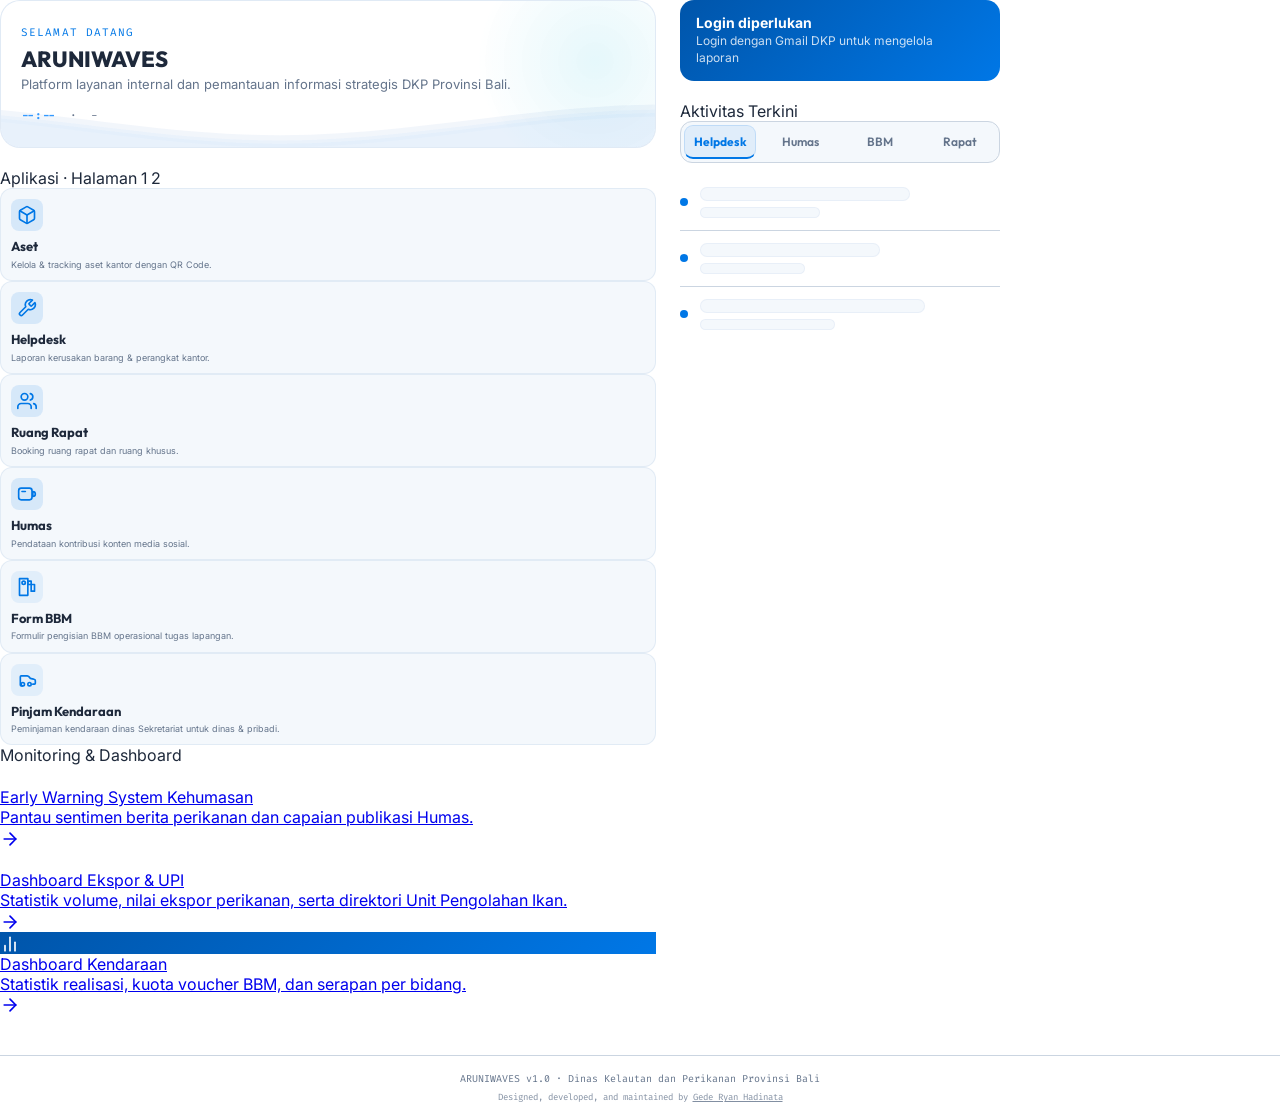
==== index.html @ 20b67aee "fix: restore missing portal CSS styles, add auth alias, and fix SW offline assets fallback" ====
<!DOCTYPE html>
<html lang="id">
<head>
<meta charset="UTF-8"/>
<meta name="viewport" content="width=device-width, initial-scale=1.0"/>
<meta name="theme-color" content="#061120"/>
<meta name="description" content="ARUNIWAVES - Sistem Informasi Internal Dinas Kelautan dan Perikanan Provinsi Bali"/>
<link rel="manifest" href="manifest.json"/>
<link rel="apple-touch-icon" href="icons/icon-192.png"/>
<link rel="icon" href="icons/icon-192.png" type="image/png"/>
<title>ARUNIWAVES</title>
<link href="https://fonts.googleapis.com/css2?family=Outfit:wght@300;400;500;600;700;800&family=Inter:wght@300;400;500;600;700;800&family=Fira+Code:wght@400;500;700&display=swap" rel="stylesheet"/>
<script src="https://accounts.google.com/gsi/client" async defer></script>
<link rel="stylesheet" href="assets/css/main.css">
<link rel="stylesheet" href="assets/css/component.css">
<link rel="stylesheet" href="assets/css/form.css">
<link rel="stylesheet" href="assets/css/table.css">
<link rel="stylesheet" href="assets/css/portal.css">
</head>
<body>



<main>
  <div class="desktop-layout">
    <div class="desktop-left">
      <div class="hero">
        <div class="hero-waves-wrap">
          <svg class="hero-waves" xmlns="http://www.w3.org/2000/svg" xmlns:xlink="http://www.w3.org/1999/xlink" viewBox="0 24 150 28" preserveAspectRatio="none" shape-rendering="auto">
            <defs>
              <path id="gentle-wave" d="M-160 44c30 0 58-18 88-18s58 18 88 18 58-18 88-18 58 18 88 18v44h-352z" />
            </defs>
            <g class="parallax-waves">
              <use xlink:href="#gentle-wave" x="48" y="0" fill="rgba(0, 85, 170, 0.05)" />
              <use xlink:href="#gentle-wave" x="48" y="3" fill="rgba(0, 119, 230, 0.03)" />
              <use xlink:href="#gentle-wave" x="48" y="5" fill="rgba(51, 153, 255, 0.03)" />
              <use xlink:href="#gentle-wave" x="48" y="7" fill="rgba(255, 255, 255, 0.15)" />
            </g>
          </svg>
        </div>
        <div class="sky-decor">
          <div class="cloud cloud-1"></div>
          <div class="cloud cloud-2"></div>
          <div class="bird bird-1">
            <svg viewBox="0 0 24 24">
              <path class="bird-wings" d="M2 12 C 6 6, 12 12, 12 12 C 12 12, 18 6, 22 12" />
            </svg>
          </div>
          <div class="bird bird-2">
            <svg viewBox="0 0 24 24">
              <path class="bird-wings" d="M2 12 C 6 6, 12 12, 12 12 C 12 12, 18 6, 22 12" />
            </svg>
          </div>
        </div>
        <div class="hero-content">
          <div class="hero-greeting">SELAMAT DATANG</div>
          <div class="hero-title">ARUNIWAVES</div>
          <div class="hero-sub">Platform layanan internal dan pemantauan informasi strategis DKP Provinsi Bali.</div>
          <div style="display: flex; justify-content: space-between; align-items: center; margin-top: 12px; flex-wrap: wrap; gap: 10px;">
            <div class="hero-time">
              <strong id="clock">--:--</strong> &nbsp;·&nbsp; <span id="date-display">-</span>
            </div>
            <button class="btn-install-hero" id="btn-install-hero" onclick="installPWA()" style="display: none; padding: 6px 12px; border-radius: 8px; background: linear-gradient(135deg, var(--sea), var(--wave)); border: none; color: #fff; font-family: var(--sans); font-size: 11px; font-weight: 700; cursor: pointer; transition: opacity .2s; z-index: 5;">
              Install
            </button>
          </div>
        </div>
      </div>

      <div class="section-title app-section-header">
        <span class="title-text">Aplikasi</span>
        <span class="title-dot">·</span>
        <span class="title-page-label">Halaman</span>
        <span class="title-page-btn active" onclick="scrollToPage(0)">1</span>
        <span class="title-page-btn" onclick="scrollToPage(1)">2</span>
      </div>
      <div class="app-grid">
        <div class="app-slide-page active">
          <a class="app-card app-card-aset" href="aset/index.html">
            <div class="app-icon icon-aset">
              <svg class="svg-icon" width="20" height="20" viewBox="0 0 24 24" fill="none" stroke="currentColor" stroke-width="2" stroke-linecap="round" stroke-linejoin="round" style="color: var(--wave)"><path d="M21 8a2 2 0 0 0-1-1.73l-7-4a2 2 0 0 0-2 0l-7 4A2 2 0 0 0 3 8v8a2 2 0 0 0 1 1.73l7 4a2 2 0 0 0 2 0l7-4A2 2 0 0 0 21 16Z"/><path d="m3.3 7 8.7 5 8.7-5"/><path d="M12 22V12"/></svg>
            </div>
            <div class="app-content">
              <div class="app-header-row">
                <span class="app-name">Aset</span>
              </div>
              <div class="app-desc">Kelola & tracking aset kantor dengan QR Code.</div>
            </div>
          </a>
          <a class="app-card app-card-helpdesk" href="helpdesk/index.html">
            <div class="app-icon icon-helpdesk">
              <svg class="svg-icon" width="20" height="20" viewBox="0 0 24 24" fill="none" stroke="currentColor" stroke-width="2" stroke-linecap="round" stroke-linejoin="round" style="color: var(--orange)"><path d="M14.7 6.3a1 1 0 0 0 0 1.4l1.6 1.6a1 1 0 0 0 1.4 0l3.77-3.77a6 6 0 0 1-7.94 7.94l-6.91 6.91a2.12 2.12 0 0 1-3-3l6.91-6.91a6 6 0 0 1 7.94-7.94l-3.76 3.76z"/></svg>
            </div>
            <div class="app-content">
              <div class="app-header-row">
                <span class="app-name">Helpdesk</span>
              </div>
              <div class="app-desc">Laporan kerusakan barang &amp; perangkat kantor.</div>
            </div>
          </a>
          <a class="app-card app-card-rapat" href="rapat/index.html">
            <div class="app-icon icon-rapat">
              <svg class="svg-icon" width="20" height="20" viewBox="0 0 24 24" fill="none" stroke="currentColor" stroke-width="2" stroke-linecap="round" stroke-linejoin="round" style="color: var(--indigo)"><path d="M17 21v-2a4 4 0 0 0-4-4H5a4 4 0 0 0-4 4v2"/><circle cx="9" cy="7" r="4"/><path d="M23 21v-2a4 4 0 0 0-3-3.87"/><path d="M16 3.13a4 4 0 0 1 0 7.75"/></svg>
            </div>
            <div class="app-content">
              <div class="app-header-row">
                <span class="app-name">Ruang Rapat</span>
              </div>
              <div class="app-desc">Booking ruang rapat dan ruang khusus.</div>
            </div>
          </a>
          <a class="app-card app-card-humas" href="humas/index.html">
            <div class="app-icon icon-humas">
              <svg class="svg-icon" width="20" height="20" viewBox="0 0 24 24" fill="none" stroke="currentColor" stroke-width="2" stroke-linecap="round" stroke-linejoin="round" style="color: var(--pink)"><path d="M18 8a3 3 0 0 0-3-3H5a3 3 0 0 0-3 3v8a3 3 0 0 0 3 3h10a3 3 0 0 0 3-3V8Z"/><path d="M22 12a3 3 0 0 0-3-3v6a3 3 0 0 0 3-3Z"/><path d="M6 9h4"/></svg>
            </div>
            <div class="app-content">
              <div class="app-header-row">
                <span class="app-name">Humas</span>
              </div>
              <div class="app-desc">Pendataan kontribusi konten media sosial.</div>
            </div>
          </a>
        </div>
        <div class="app-slide-page">
          <a class="app-card app-card-bbm" href="bbm/index.html">
            <div class="app-icon icon-bbm" style="background: rgba(0, 119, 230, 0.08);">
              <svg class="svg-icon" width="20" height="20" viewBox="0 0 24 24" fill="none" stroke="currentColor" stroke-width="2.5" stroke-linecap="round" stroke-linejoin="round" style="color: var(--wave)"><path d="M3 22V2h10v20H3z"/><path d="M17 9h4v8h-4z"/><circle cx="8" cy="7" r="2"/><path d="M13 5h4v4h-4z"/></svg>
            </div>
            <div class="app-content">
              <div class="app-header-row">
                <span class="app-name">Form BBM</span>
              </div>
              <div class="app-desc">Formulir pengisian BBM operasional tugas lapangan.</div>
            </div>
          </a>
          <a class="app-card app-card-kendaraan" href="kendaraan/index.html">
            <div class="app-icon icon-kendaraan" style="background: rgba(0, 119, 230, 0.08);">
              <svg class="svg-icon" width="20" height="20" viewBox="0 0 24 24" fill="none" stroke="currentColor" stroke-width="2" stroke-linecap="round" stroke-linejoin="round" style="color: var(--wave)"><path d="M19 17h2c.6 0 1-.4 1-1v-3c0-.9-.7-1.7-1.5-1.9C18.7 10.6 16 10 16 10s-1.3-1.4-2.2-2.3c-.5-.4-1.1-.7-1.8-.7H5c-.6 0-1 .4-1 1v10c0 .6.4 1 1 1h2"/><circle cx="7" cy="17" r="2"/><circle cx="15" cy="17" r="2"/></svg>
            </div>
            <div class="app-content">
              <div class="app-header-row">
                <span class="app-name">Pinjam Kendaraan</span>
              </div>
              <div class="app-desc">Peminjaman kendaraan dinas Sekretariat untuk dinas & pribadi.</div>
            </div>
          </a>
        </div>
      </div>

      <div class="section-title">Monitoring &amp; Dashboard</div>
      <a class="monitor-card" href="dashboard/dashboard_ews/index.html" style="margin-bottom: 12px;">
        <div class="monitor-icon">
          <svg class="svg-icon" width="22" height="22" viewBox="0 0 24 24" fill="none" stroke="#fff" stroke-width="2" stroke-linecap="round" stroke-linejoin="round"><polyline points="22 12 18 12 15 21 9 3 6 12 2 12"/></svg>
        </div>
        <div class="monitor-body">
          <div class="monitor-title">Early Warning System Kehumasan</div>
          <div class="monitor-desc">Pantau sentimen berita perikanan dan capaian publikasi Humas.</div>
        </div>
        <div class="monitor-arrow">
          <svg class="svg-icon" width="16" height="16" viewBox="0 0 24 24" fill="none" stroke="currentColor" stroke-width="2" stroke-linecap="round" stroke-linejoin="round"><line x1="5" y1="12" x2="19" y2="12"/><polyline points="12 5 19 12 12 19"/></svg>
        </div>
      </a>
      <a class="monitor-card" href="dashboard/dashboard_ekspor/index.html" style="margin-bottom: 12px;">
        <div class="monitor-icon">
          <svg class="svg-icon" width="22" height="22" viewBox="0 0 24 24" fill="none" stroke="#fff" stroke-width="2.5" stroke-linecap="round" stroke-linejoin="round"><circle cx="12" cy="12" r="10"/><path d="M2 12h20"/><path d="M12 2a15.3 15.3 0 0 1 4 10 15.3 15.3 0 0 1-4 10 15.3 15.3 0 0 1-4-10 15.3 15.3 0 0 1 4-10z"/></svg>
        </div>
        <div class="monitor-body">
          <div class="monitor-title">Dashboard Ekspor &amp; UPI</div>
          <div class="monitor-desc">Statistik volume, nilai ekspor perikanan, serta direktori Unit Pengolahan Ikan.</div>
        </div>
        <div class="monitor-arrow">
          <svg class="svg-icon" width="16" height="16" viewBox="0 0 24 24" fill="none" stroke="currentColor" stroke-width="2" stroke-linecap="round" stroke-linejoin="round"><line x1="5" y1="12" x2="19" y2="12"/><polyline points="12 5 19 12 12 19"/></svg>
        </div>
      </a>
      <a class="monitor-card" href="dashboard/dashboard_kendaraan/index.html" style="margin-bottom: 24px;">
        <div class="monitor-icon" style="background: linear-gradient(135deg, var(--sea), var(--wave));">
          <svg class="svg-icon" width="22" height="22" viewBox="0 0 24 24" fill="none" stroke="#fff" stroke-width="2.5" stroke-linecap="round" stroke-linejoin="round"><line x1="18" y1="20" x2="18" y2="10"/><line x1="12" y1="20" x2="12" y2="4"/><line x1="6" y1="20" x2="6" y2="14"/></svg>
        </div>
        <div class="monitor-body">
          <div class="monitor-title" style="display: flex; align-items: center; gap: 8px;">
            <span>Dashboard Kendaraan</span>
          </div>
          <div class="monitor-desc">Statistik realisasi, kuota voucher BBM, dan serapan per bidang.</div>
        </div>
        <div class="monitor-arrow">
          <svg class="svg-icon" width="16" height="16" viewBox="0 0 24 24" fill="none" stroke="currentColor" stroke-width="2" stroke-linecap="round" stroke-linejoin="round"><line x1="5" y1="12" x2="19" y2="12"/><polyline points="12 5 19 12 12 19"/></svg>
        </div>
      </a>
    </div>

    <div class="desktop-right">

      
      <!-- Google Login Bar -->
      <div id="login-bar">
        <div class="login-bar-text">
          <div class="login-bar-title">Login diperlukan</div>
          <div class="login-bar-sub">Login dengan Gmail DKP untuk mengelola laporan</div>
        </div>
        <div id="gis-btn-container"></div>
      </div>
      <div id="user-bar">
        <div>
          <div class="user-name" id="user-name">-</div>
          <div class="user-email" id="user-email">-</div>
        </div>
        <button class="btn-logout" onclick="logoutUser()">Keluar</button>
      </div>

      <div class="section-title" style="margin-top:20px;">Aktivitas Terkini</div>
      
      <!-- Tabs for Aktivitas Terkini -->
      <div class="tabs" style="margin-bottom:12px; display: flex; gap: 8px;">
        <div class="tab active" id="tab-act-helpdesk" onclick="switchActTab('helpdesk')" style="flex:1; text-align:center; padding:8px; font-size:12px;">Helpdesk</div>
        <div class="tab" id="tab-act-humas" onclick="switchActTab('humas')" style="flex:1; text-align:center; padding:8px; font-size:12px;">Humas</div>
        <div class="tab" id="tab-act-bbm" onclick="switchActTab('bbm')" style="flex:1; text-align:center; padding:8px; font-size:12px;">BBM</div>
        <div class="tab" id="tab-act-rapat" onclick="switchActTab('rapat')" style="flex:1; text-align:center; padding:8px; font-size:12px;">Rapat</div>
      </div>

      <div class="activity-list" id="activity-list">
        <div class="activity-item">
          <div class="act-dot dot-helpdesk"></div>
          <div class="act-content">
            <div class="shimmer" style="height:14px;width:70%;margin-bottom:6px"></div>
            <div class="shimmer" style="height:11px;width:40%"></div>
          </div>
        </div>
        <div class="activity-item">
          <div class="act-dot dot-booking"></div>
          <div class="act-content">
            <div class="shimmer" style="height:14px;width:60%;margin-bottom:6px"></div>
            <div class="shimmer" style="height:11px;width:35%"></div>
          </div>
        </div>
        <div class="activity-item">
          <div class="act-dot dot-humas"></div>
          <div class="act-content">
            <div class="shimmer" style="height:14px;width:75%;margin-bottom:6px"></div>
            <div class="shimmer" style="height:11px;width:45%"></div>
          </div>
        </div>
      </div>
    </div>
  </div>
</main>

<footer class="site-footer">
  <div>ARUNIWAVES v1.0 &middot; Dinas Kelautan dan Perikanan Provinsi Bali</div>
  <div style="margin-top: 6px; font-size: 9px; opacity: 0.8;">
    Designed, developed, and maintained by <a href="javascript:void(0)" style="color: inherit; text-decoration: underline;">Gede Ryan Hadinata</a>
  </div>
</footer>
<script src="assets/js/config.js"></script>
<script src="assets/js/utils.js"></script>
<script src="assets/js/api.js"></script>
<script src="assets/js/auth.js"></script>
<script src="assets/js/ui.js"></script>
<script src="assets/js/portal.js"></script>



  <!-- Modal Lapor BBM -->
  <div id="report-bbm-modal" class="modal-overlay">
    <div class="modal-content-card">
      <button type="button" onclick="closeModal('report-bbm-modal')" class="modal-close-btn">✕</button>
      <div class="modal-header-title">Lapor Penggunaan BBM</div>
      
      <div id="report-summary-info" class="modal-summary-card">
        <!-- Terisi dinamis -->
      </div>
      
      <form id="report-form" onsubmit="submitBbmReport(event)">
        <input type="hidden" id="rep-id-bbm"/>
        <input type="hidden" id="rep-max-vouchers"/>
        
        <div class="field" style="margin-bottom: 12px;">
          <label style="display:block;font-size:12px;font-weight:600;margin-bottom:4px;color:var(--text)">Jumlah Voucher yang Digunakan (pcs) <span style="color:var(--red)">*</span></label>
          <input type="number" id="f-rep-used" class="form-control" min="0" oninput="validateReportedVouchers(this)" required/>
          <div id="rep-returned-warning" style="display:none; font-size:11px; color:var(--yellow); background:rgba(202,138,4,0.08); border:1px solid rgba(202,138,4,0.15); border-radius:8px; padding:10px; margin-top:8px; line-height:1.4;"></div>
        </div>

        <!-- Extra Fields for Stok Internal / Tugas Mendadak -->
        <div id="rep-stok-adjust-fields" style="display: none; flex-direction: column; gap: 12px; margin-top: 16px; border-top: 1px dashed var(--border); padding-top: 16px;">
          <div style="font-size:12px; font-weight:700; color:var(--wave); margin-bottom:4px;">Lengkapi Detail Kegiatan (Stok Cadangan)</div>
          
          <div class="field">
            <label style="display:block;font-size:12px;font-weight:600;margin-bottom:4px;color:var(--text)">Tanggal Kegiatan <span style="color:var(--red)">*</span></label>
            <input type="date" id="f-rep-tanggal" class="form-control"/>
          </div>
          
          <div class="field">
            <label style="display:block;font-size:12px;font-weight:600;margin-bottom:4px;color:var(--text)">Lokasi Tujuan <span style="color:var(--red)">*</span></label>
            <select id="f-rep-lokasi" class="form-control">
              <option value="" disabled selected>-- Pilih Kabupaten/Kota --</option>
              <option value="Kota Denpasar">Kota Denpasar</option>
              <option value="Kabupaten Badung">Kabupaten Badung</option>
              <option value="Kabupaten Bangli">Kabupaten Bangli</option>
              <option value="Kabupaten Buleleng">Kabupaten Buleleng</option>
              <option value="Kabupaten Gianyar">Kabupaten Gianyar</option>
              <option value="Kabupaten Jembrana">Kabupaten Jembrana</option>
              <option value="Kabupaten Karangasem">Kabupaten Karangasem</option>
              <option value="Kabupaten Klungkung">Kabupaten Klungkung</option>
              <option value="Kabupaten Tabanan">Kabupaten Tabanan</option>
            </select>
          </div>
          
          <div class="field">
            <label style="display:block;font-size:12px;font-weight:600;margin-bottom:4px;color:var(--text)">Kecamatan <span style="color:var(--red)">*</span></label>
            <input type="text" id="f-rep-kecamatan" class="form-control" placeholder="Contoh: Baturiti"/>
          </div>
          
          <div class="field">
            <label style="display:block;font-size:12px;font-weight:600;margin-bottom:4px;color:var(--text)">Jenis Kendaraan <span style="color:var(--red)">*</span></label>
            <select id="f-rep-jenis-kendaraan" class="form-control" onchange="onRepJenisKendaraanChange()">
              <option value="dinas">Kendaraan Dinas</option>
              <option value="pribadi">Kendaraan Pribadi</option>
            </select>
          </div>
          
          <div class="field">
            <label id="lbl-rep-nopol" style="display:block;font-size:12px;font-weight:600;margin-bottom:4px;color:var(--text)">Nomor Polisi Kendaraan <span style="color:var(--red)">*</span></label>
            <select id="f-rep-nopol" class="form-control">
              <option value="" disabled selected>-- Pilih Nomor Polisi --</option>
              <option value="DK 39">DK 39</option>
              <option value="DK 420 I">DK 420 I</option>
              <option value="DK 421 I">DK 421 I</option>
              <option value="DK 1702 B">DK 1702 B</option>
              <option value="DK 423 I">DK 423 I</option>
              <option value="DK 1829 A">DK 1829 A</option>
              <option value="DK 1657 A">DK 1657 A</option>
              <option value="DK 8255 D">DK 8255 D</option>
              <option value="DK 7030 D">DK 7030 D</option>
              <option value="DK 1476 D">DK 1476 D</option>
            </select>
          </div>
          
          <div class="field">
            <label style="display:block;font-size:12px;font-weight:600;margin-bottom:4px;color:var(--text)">Deskripsi Kegiatan <span style="color:var(--red)">*</span></label>
            <textarea id="f-rep-deskripsi" class="form-control" rows="3" placeholder="Jelaskan secara rinci kegiatan dinas lapangan Anda..."></textarea>
          </div>
        </div>

        <div style="font-size:12px;font-weight:700;color:var(--text);margin-bottom:10px;margin-top:16px;">Unggah Dokumen Bukti Dukung</div>
        
        <div class="upload-grid">
          <!-- Foto Geotag -->
          <div class="upload-card" id="zone-rep-geotag" onclick="triggerUpload('f-rep-geotag')">
            <div class="upload-title">Foto Geotag <span style="color:var(--red)">*</span></div>
            <div class="upload-limit">Gambar - Maks 5MB</div>
            <input type="file" id="f-rep-geotag" class="upload-input" accept="image/*" onchange="handleRepFileSelect(event, 'geotag', 'image', 5)"/>
            <div class="file-preview" id="prev-rep-geotag">
              <button type="button" class="preview-remove" onclick="clearRepFile('geotag')">✕</button>
              <img class="preview-thumb" id="thumb-rep-geotag" src="" alt="Geotag Preview"/>
            </div>
          </div>

          <!-- Surat Tugas -->
          <div class="upload-card" id="zone-rep-surat" onclick="triggerUpload('f-rep-surat')">
            <div class="upload-title">Surat Tugas <span style="color:var(--red)">*</span></div>
            <div class="upload-limit">PDF Saja - Maks 10MB</div>
            <input type="file" id="f-rep-surat" class="upload-input" accept="application/pdf" onchange="handleRepFileSelect(event, 'surat', 'pdf', 10)"/>
            <div class="file-preview" id="prev-rep-surat">
              <button type="button" class="preview-remove" onclick="clearRepFile('surat')">✕</button>
              <div class="preview-name" id="name-rep-surat">file.pdf</div>
            </div>
          </div>

          <!-- Laporan Kegiatan -->
          <div class="upload-card" id="zone-rep-laporan" onclick="triggerUpload('f-rep-laporan')">
            <div class="upload-title">Laporan Kegiatan <span style="color:var(--red)">*</span></div>
            <div class="upload-limit">PDF Saja - Maks 10MB</div>
            <input type="file" id="f-rep-laporan" class="upload-input" accept="application/pdf" onchange="handleRepFileSelect(event, 'laporan', 'pdf', 10)"/>
            <div class="file-preview" id="prev-rep-laporan">
              <button type="button" class="preview-remove" onclick="clearRepFile('laporan')">✕</button>
              <div class="preview-name" id="name-rep-laporan">file.pdf</div>
            </div>
          </div>

          <!-- Nota Bensin -->
          <div class="upload-card" id="zone-rep-nota" onclick="triggerUpload('f-rep-nota')">
            <div class="upload-title">Nota Bensin <span style="color:var(--red)">*</span></div>
            <div class="upload-limit">Gambar - Maks 3MB</div>
            <input type="file" id="f-rep-nota" class="upload-input" accept="image/*" onchange="handleRepFileSelect(event, 'nota', 'image', 3)"/>
            <div class="file-preview" id="prev-rep-nota">
              <button type="button" class="preview-remove" onclick="clearRepFile('nota')">✕</button>
              <img class="preview-thumb" id="thumb-rep-nota" src="" alt="Nota Preview"/>
            </div>
          </div>
        </div>

        <button type="submit" class="btn-submit" id="btn-submit-report" style="width:100%;padding:12px;background:var(--wave);color:#fff;border:none;border-radius:8px;font-weight:700;cursor:pointer;">Kirim Laporan Penggunaan</button>
      </form>
    </div>
  </div>

  <!-- Modal Edit Booking Rapat -->
  <div id="edit-booking-modal" class="modal-overlay">
    <div class="modal-content-card">
      <button type="button" onclick="closeModal('edit-booking-modal')" class="modal-close-btn">✕</button>
      <div class="modal-header-title">Edit Booking Ruangan</div>
      <form id="edit-booking-form" onsubmit="submitEditBooking(event)">
        <input type="hidden" id="edit-book-id"/>
        <div class="field" style="margin-bottom: 12px;">
          <label style="display:block;font-size:12px;font-weight:600;margin-bottom:4px;color:var(--text)">Nama Acara/Kegiatan</label>
          <input type="text" id="edit-book-acara" class="form-control" required/>
        </div>
        <div class="field" style="margin-bottom: 12px;">
          <label style="display:block;font-size:12px;font-weight:600;margin-bottom:4px;color:var(--text)">Tanggal Booking</label>
          <input type="date" id="edit-book-tanggal" class="form-control" required/>
        </div>
        <div class="field" style="margin-bottom: 12px; display:grid; grid-template-columns: 1fr 1fr; gap: 10px;">
          <div>
            <label style="display:block;font-size:12px;font-weight:600;margin-bottom:4px;color:var(--text)">Jam Mulai</label>
            <input type="time" id="edit-book-mulai" class="form-control" required/>
          </div>
          <div>
            <label style="display:block;font-size:12px;font-weight:600;margin-bottom:4px;color:var(--text)">Jam Selesai</label>
            <input type="time" id="edit-book-selesai" class="form-control" required/>
          </div>
        </div>
        <button type="submit" class="btn-submit" style="width:100%;padding:12px;background:var(--wave);color:#fff;border:none;border-radius:8px;font-weight:700;cursor:pointer;">Simpan Perubahan</button>
      </form>
    </div>
  </div>
  <!-- Modal Detail Humas -->
  <div id="detail-humas-modal" class="modal-overlay">
    <div class="modal-content-card" style="max-width: 550px;">
      <button type="button" onclick="closeModal('detail-humas-modal')" class="modal-close-btn">✕</button>
      <div class="modal-header-title">Detail Konten Humas</div>
      
      <div style="display: flex; flex-direction: column; gap: 10px; font-size: 13px; color: var(--text);">
        <div style="display: grid; grid-template-columns: 120px 1fr; border-bottom: 1px dashed var(--border); padding-bottom: 6px;">
          <span style="color: var(--muted); font-weight: 600;">ID Konten</span>
          <span id="det-hum-id" style="font-family: var(--mono); font-weight: 700; color: var(--wave);"></span>
        </div>
        <div style="display: grid; grid-template-columns: 120px 1fr; border-bottom: 1px dashed var(--border); padding-bottom: 6px;">
          <span style="color: var(--muted); font-weight: 600;">Judul Konten</span>
          <span id="det-hum-judul" style="font-weight: 700;"></span>
        </div>
        <div style="display: grid; grid-template-columns: 120px 1fr; border-bottom: 1px dashed var(--border); padding-bottom: 6px;">
          <span style="color: var(--muted); font-weight: 600;">Nama Pemohon</span>
          <span id="det-hum-nama"></span>
        </div>
        <div style="display: grid; grid-template-columns: 120px 1fr; border-bottom: 1px dashed var(--border); padding-bottom: 6px;">
          <span style="color: var(--muted); font-weight: 600;">Bidang Kerja</span>
          <span id="det-hum-bidang"></span>
        </div>
        <div style="display: grid; grid-template-columns: 120px 1fr; border-bottom: 1px dashed var(--border); padding-bottom: 6px;">
          <span style="color: var(--muted); font-weight: 600;">Platform</span>
          <span id="det-hum-platform" style="font-weight: 600; color: var(--wave);"></span>
        </div>
        <div style="display: grid; grid-template-columns: 120px 1fr; border-bottom: 1px dashed var(--border); padding-bottom: 6px;">
          <span style="color: var(--muted); font-weight: 600;">Jenis Konten</span>
          <span id="det-hum-jenis"></span>
        </div>
        <div style="display: grid; grid-template-columns: 120px 1fr; border-bottom: 1px dashed var(--border); padding-bottom: 6px;">
          <span style="color: var(--muted); font-weight: 600;">Tanggal Posting</span>
          <span id="det-hum-tgl-post"></span>
        </div>
        <div style="display: grid; grid-template-columns: 120px 1fr; border-bottom: 1px dashed var(--border); padding-bottom: 6px;">
          <span style="color: var(--muted); font-weight: 600;">Link Konten</span>
          <a id="det-hum-link" href="#" target="_blank" style="color: var(--wave); font-weight: 600; text-decoration: underline; word-break: break-all;"></a>
        </div>
        <div style="display: flex; flex-direction: column; gap: 6px; margin-top: 6px;">
          <span style="color: var(--muted); font-weight: 600;">Bukti Screenshot / Posting:</span>
          <div style="border: 1px solid var(--border); border-radius: 10px; overflow: hidden; background: var(--light); display: flex; justify-content: center; align-items: center; min-height: 150px; max-height: 300px;">
            <img id="det-hum-ss" src="" alt="Screenshot Bukti" style="max-width: 100%; max-height: 300px; object-fit: contain;"/>
          </div>
        </div>
      </div>
    </div>
  </div>
</body>
</html>
---- assets/css/main.css ----
/* ===================================================================
   ARUNIWAVES - Shared Styles: Main (Variables, Reset, Keyframes)
   =================================================================== */

:root {
  --ink:        #FFFFFF; 
  --ink2:       #F4F8FC; 
  --ink3:       #E8F1F7;
  --card:       #FFFFFF;
  --sea:        #0055AA; 
  --sea2:       #004488; 
  --wave:       #0077E6;
  --foam:       #3399FF; 
  --sand:       #E6F2FF; 
  --light:      #F8FAFD;
  --text:       #1E293B; 
  --muted:      #64748B;
  --border:     #CBD5E1; 
  --border2:    #94A3B8;
  --green:      #0D9488; 
  --yellow:     #CA8A04; 
  --red:        #DC2626;
  --orange:     #0077E6; 
  --pink:       #0077E6; 
  --fuchsia:    #3399FF; 
  --indigo:     #0077E6; 
  --violet:     #0055AA;
  --mono:       'Fira Code', monospace; 
  --sans:       'Inter', sans-serif; 
  --title-sans: 'Outfit', sans-serif;
}

*, *::before, *::after {
  box-sizing: border-box;
  margin: 0;
  padding: 0;
}

html {
  scroll-behavior: smooth;
}

body {
  background: var(--ink);
  color: var(--text);
  font-family: var(--sans);
  min-height: 100vh;
  -webkit-font-smoothing: antialiased;
}

/* ── SVG ICONS ── */
.svg-icon {
  width: 20px;
  height: 20px;
  stroke: currentColor;
  stroke-width: 2;
  fill: none;
  stroke-linecap: round;
  stroke-linejoin: round;
  display: inline-block;
  vertical-align: middle;
}

.logo-mark .svg-icon, 
.nav-logo-mark .svg-icon, 
.nav-mark .svg-icon, 
.monitor-icon .svg-icon {
  stroke: #ffffff !important;
}

/* ── CUSTOM SCROLLBAR ── */
::-webkit-scrollbar {
  width: 6px;
  height: 6px;
}

::-webkit-scrollbar-track {
  background: var(--ink2);
}

::-webkit-scrollbar-thumb {
  background: var(--border2);
  border-radius: 4px;
}

::-webkit-scrollbar-thumb:hover {
  background: var(--wave);
}

/* ── KEYFRAMES & GLOBAL ANIMATIONS ── */
@keyframes shimmer {
  100% { transform: translateX(100%); }
}

@keyframes fadeUp {
  from { opacity: 0; transform: translateY(12px); }
  to { opacity: 1; transform: translateY(0); }
}

@keyframes slideUp {
  from { transform: translateY(100%); }
  to { transform: translateY(0); }
}

@keyframes spin {
  to { transform: rotate(360deg); }
}

/* ── SHIMMER SKELETON ── */
.shimmer, .shimmer-card {
  position: relative;
  overflow: hidden;
  background-color: var(--ink2);
  border-radius: 12px;
  border: 1px solid rgba(0, 85, 170, 0.05);
}

.shimmer::after, .shimmer-card::after {
  position: absolute;
  top: 0; right: 0; bottom: 0; left: 0;
  transform: translateX(-100%);
  background-image: linear-gradient(
    90deg,
    rgba(255, 255, 255, 0) 0%,
    rgba(255, 255, 255, 0.4) 20%,
    rgba(255, 255, 255, 0.7) 60%,
    rgba(255, 255, 255, 0) 100%
  );
  animation: shimmer 1.5s infinite;
  content: '';
}

.fade-up-element {
  animation: fadeUp .35s ease both;
}
---- assets/css/component.css ----
/* ===================================================================
   ARUNIWAVES - Shared Styles: Components (Headers, Nav, Cards, Modals, Toasts)
   =================================================================== */

/* ── SITE HEADER ── */
.site-header {
  position: sticky;
  top: 0;
  z-index: 200;
  background: rgba(255, 255, 255, .95);
  backdrop-filter: blur(16px);
  -webkit-backdrop-filter: blur(16px);
  border-bottom: 1px solid var(--border);
  box-shadow: 0 1px 3px rgba(0,0,0,0.05);
  padding: 0 16px;
  height: 56px;
  display: flex;
  align-items: center;
  gap: 12px;
}

.logo-wrap {
  display: flex;
  align-items: center;
  gap: 10px;
  flex: 1;
}

.logo-mark {
  width: 34px;
  height: 34px;
  border-radius: 9px;
  flex-shrink: 0;
  background: linear-gradient(135deg, var(--sea), var(--wave));
  display: flex;
  align-items: center;
  justify-content: center;
}

.logo-name {
  font-family: var(--title-sans);
  font-size: 15px;
  font-weight: 800;
  letter-spacing: -.01em;
}

.logo-sub {
  font-size: 9px;
  color: var(--muted);
  font-family: var(--mono);
  letter-spacing: .06em;
}

.btn-install {
  display: none;
  align-items: center;
  gap: 6px;
  padding: 7px 14px;
  border-radius: 8px;
  background: linear-gradient(135deg, var(--sea), var(--wave));
  border: none;
  color: #fff;
  font-family: var(--sans);
  font-size: 12px;
  font-weight: 700;
  cursor: pointer;
  transition: opacity .2s;
  white-space: nowrap;
}

.btn-install.show {
  display: flex;
}

.btn-install:hover {
  opacity: .9;
}

/* ── NAVIGATION (TOPNAV LEGACY / MODULENAV) ── */
nav.topnav {
  position: sticky;
  top: 0;
  z-index: 200;
  background: rgba(255, 255, 255, .95);
  backdrop-filter: blur(12px);
  -webkit-backdrop-filter: blur(12px);
  border-bottom: 1px solid var(--border);
  box-shadow: 0 1px 3px rgba(0,0,0,0.05);
  height: 54px;
  display: flex;
  align-items: center;
  padding: 0 16px;
  gap: 12px;
}

.nav-logo {
  display: flex;
  align-items: center;
  gap: 8px;
  text-decoration: none;
}

.nav-logo-mark, .nav-mark {
  width: 32px;
  height: 32px;
  border-radius: 8px;
  background: linear-gradient(135deg, var(--sea), var(--wave));
  display: flex;
  align-items: center;
  justify-content: center;
  font-size: 15px;
  flex-shrink: 0;
}

.nav-logo-text, .nav-title {
  font-family: var(--title-sans);
  font-size: 13px;
  font-weight: 700;
  color: var(--text);
  letter-spacing: .02em;
}

.nav-logo-sub, .nav-sub {
  font-size: 9px;
  color: var(--muted);
  font-family: var(--mono);
  letter-spacing: .06em;
}

.nav-spacer {
  flex: 1;
}

.btn-back-header {
  display: flex;
  align-items: center;
  gap: 6px;
  padding: 6px 12px;
  background: var(--ink3);
  border: 1px solid var(--border);
  border-radius: 8px;
  color: var(--text);
  font-size: 11px;
  font-weight: 700;
  text-decoration: none;
  font-family: var(--sans);
  transition: all .2s;
}

.btn-back-header:hover {
  background: var(--ink2);
  border-color: var(--border2);
}

/* ── BUTTONS ── */
.btn-primary {
  padding: 12px 24px;
  border-radius: 12px;
  background: linear-gradient(135deg, var(--sea), var(--wave));
  border: none;
  color: #fff;
  font-family: var(--sans);
  font-size: 14px;
  font-weight: 700;
  cursor: pointer;
  transition: opacity .2s, transform .1s;
  display: inline-flex;
  align-items: center;
  justify-content: center;
  gap: 8px;
}

.btn-primary:hover {
  opacity: 0.9;
}

.btn-primary:active {
  transform: scale(0.98);
}

.btn-primary:disabled {
  opacity: 0.6;
  cursor: not-allowed;
}

/* ── HERO BANNER & INSTALL BANNER ── */
.hero {
  background: rgba(255, 255, 255, 0.75);
  backdrop-filter: blur(12px);
  -webkit-backdrop-filter: blur(12px);
  border: 1px solid rgba(0, 85, 170, 0.12);
  border-radius: 20px;
  padding: 24px 20px;
  margin-bottom: 20px;
  position: relative;
  overflow: hidden;
}

.hero::before {
  content: '';
  position: absolute;
  top: -60px;
  right: -60px;
  width: 240px;
  height: 240px;
  background: radial-gradient(circle, rgba(0, 180, 216, .1) 0%, transparent 70%);
  pointer-events: none;
}

.hero-greeting {
  font-size: 11px;
  color: var(--wave);
  font-family: var(--mono);
  letter-spacing: .1em;
  margin-bottom: 6px;
}

.hero-title {
  font-family: var(--title-sans);
  font-size: 22px;
  font-weight: 800;
  margin-bottom: 4px;
  line-height: 1.2;
}

.hero-sub {
  font-size: 13px;
  color: var(--muted);
  margin-bottom: 16px;
}

.hero-time {
  font-family: var(--mono);
  font-size: 11px;
  color: var(--muted);
}

.hero-time strong {
  color: var(--foam);
}

.hero-content {
  position: relative;
  z-index: 2;
}

.install-banner {
  display: none;
  background: rgba(0, 180, 216, .08);
  border: 1px solid rgba(0, 180, 216, .2);
  border-radius: 12px;
  padding: 12px 14px;
  margin-bottom: 16px;
  flex-direction: row;
  align-items: center;
  gap: 12px;
}

.install-banner.show {
  display: flex;
}

.install-banner-text {
  flex: 1;
  font-size: 12px;
  line-height: 1.5;
}

.install-banner-text strong {
  color: var(--wave);
  display: block;
  margin-bottom: 2px;
}

.btn-install-banner {
  flex-shrink: 0;
  padding: 8px 16px;
  border-radius: 8px;
  background: linear-gradient(135deg, var(--sea), var(--wave));
  border: none;
  color: #fff;
  font-family: var(--sans);
  font-size: 12px;
  font-weight: 700;
  cursor: pointer;
}

/* ── STATS STRIP ── */
.stats-strip {
  display: grid;
  grid-template-columns: repeat(2, 1fr);
  gap: 10px;
  margin-bottom: 20px;
}

.stat-card {
  background: var(--ink2);
  border: 1px solid rgba(0, 85, 170, 0.08);
  border-radius: 12px;
  padding: 14px 12px;
  text-align: center;
  text-decoration: none;
  display: block;
  color: inherit;
  transition: transform 0.25s cubic-bezier(0.34, 1.56, 0.64, 1), border-color 0.25s, box-shadow 0.25s;
  cursor: pointer;
}

.stat-card:hover {
  transform: translateY(-3px);
  border-color: var(--wave);
  box-shadow: 0 8px 24px rgba(0, 85, 170, 0.08);
}

.stat-num {
  font-family: var(--title-sans);
  font-size: 26px;
  font-weight: 800;
  background: linear-gradient(135deg, var(--wave), var(--foam));
  -webkit-background-clip: text;
  -webkit-text-fill-color: transparent;
}

.stat-label {
  font-size: 10px;
  color: var(--muted);
  margin-top: 3px;
  font-family: var(--mono);
}

/* ── CARDS (APP & INFO) ── */
.app-card {
  width: 100%;
  flex: none;
  background: var(--ink2);
  border: 1px solid rgba(0, 85, 170, 0.08);
  border-radius: 12px;
  padding: 10px;
  text-decoration: none;
  display: flex;
  flex-direction: column;
  align-items: flex-start;
  gap: 8px;
  transition: transform 0.25s cubic-bezier(0.34, 1.56, 0.64, 1), border-color 0.25s, box-shadow 0.25s;
  position: relative;
  overflow: hidden;
}

.app-card::before {
  content: '';
  position: absolute;
  inset: 0;
  opacity: 0;
  transition: opacity .25s;
}

.app-card:hover {
  border-color: var(--wave);
  transform: translateY(-3px);
  box-shadow: 0 8px 24px rgba(0, 85, 170, 0.08);
}

.app-card:hover::before {
  opacity: .04;
}

.app-card-aset::before    { background: linear-gradient(135deg, var(--wave), var(--foam)); }
.app-card-helpdesk::before{ background: linear-gradient(135deg, var(--wave), var(--foam)); }
.app-card-rapat::before   { background: linear-gradient(135deg, var(--indigo), var(--violet)); }
.app-card-humas::before   { background: linear-gradient(135deg, var(--pink), var(--violet)); }

.app-icon {
  width: 32px;
  height: 32px;
  border-radius: 8px;
  display: flex;
  align-items: center;
  justify-content: center;
  font-size: 16px;
  flex-shrink: 0;
}

.icon-aset    { background: rgba(0, 119, 230, .12); }
.icon-helpdesk{ background: rgba(0, 119, 230, .12); }
.icon-rapat   { background: rgba(0, 119, 230, .12); }
.icon-humas   { background: rgba(0, 119, 230, .12); }

.app-content {
  display: flex;
  flex-direction: column;
  gap: 4px;
  width: 100%;
}

.app-header-row {
  display: flex;
  align-items: center;
  justify-content: flex-start;
  gap: 6px;
  flex-wrap: wrap;
}

.app-name {
  font-family: var(--title-sans);
  font-size: 13px;
  font-weight: 700;
  color: var(--text);
  line-height: 1.2;
}

.app-desc {
  font-size: 9px;
  color: var(--muted);
  line-height: 1.25;
  overflow: hidden;
  text-overflow: ellipsis;
  display: -webkit-box;
  -webkit-line-clamp: 2;
  -webkit-box-orient: vertical;
}

/* ── BADGES & CHIPS ── */
.app-badge {
  font-size: 8px;
  font-weight: 700;
  padding: 2px 6px;
  border-radius: 99px;
  font-family: var(--mono);
  display: inline-block;
  width: fit-content;
}

.badge-new {
  background: rgba(45, 212, 191, .12);
  color: var(--green);
}

.badge-count {
  background: rgba(0, 119, 230, 0.12);
  color: var(--wave);
}

.chip {
  display: inline-block;
  padding: 3px 8px;
  border-radius: 12px;
  font-size: 10px;
  font-weight: 700;
  font-family: var(--mono);
}

.chip-open    { background: rgba(249, 115, 22, .12); color: var(--orange); }
.chip-proses  { background: rgba(0, 180, 216, .12); color: var(--wave); }
.chip-selesai { background: rgba(45, 212, 191, .12); color: var(--green); }
.chip-ditolak { background: rgba(248, 113, 113, .12); color: var(--red); }

/* ── LIST GROUPS & ACTIVITES ── */
.activity-list {
  margin-bottom: 20px;
}

.activity-item {
  display: flex;
  align-items: center;
  gap: 12px;
  padding: 12px 0;
  border-bottom: 1px solid var(--border);
}

.activity-item:last-child {
  border-bottom: none;
}

.act-dot {
  width: 8px;
  height: 8px;
  border-radius: 50%;
  flex-shrink: 0;
}

.dot-helpdesk { background: var(--orange); }
.dot-booking  { background: var(--indigo); }
.dot-humas    { background: var(--pink); }
.dot-aset     { background: var(--wave); }

.act-content {
  flex: 1;
  min-width: 0;
}

.act-title {
  font-size: 13px;
  font-weight: 600;
  margin-bottom: 2px;
  color: var(--text);
  overflow: hidden;
  text-overflow: ellipsis;
  white-space: nowrap;
}

.act-meta {
  font-size: 11px;
  color: var(--muted);
  overflow: hidden;
  text-overflow: ellipsis;
  white-space: nowrap;
}

.act-time {
  font-size: 10px;
  color: var(--muted);
  font-family: var(--mono);
  flex-shrink: 0;
  margin-left: 8px;
  text-align: right;
}

/* ── SEGMENTED CONTROL TABS ── */
.tabs {
  display: flex;
  background: var(--ink2);
  border: 1px solid var(--border);
  border-radius: 12px;
  padding: 3px;
  margin-bottom: 20px;
  gap: 2px;
}

.tab {
  flex: 1;
  padding: 8px 12px;
  font-family: var(--title-sans);
  font-size: 13px;
  font-weight: 600;
  color: var(--muted);
  cursor: pointer;
  white-space: nowrap;
  background: transparent;
  border: 1px solid transparent;
  border-radius: 9px;
  text-align: center;
  transition: all .2s ease;
}

.tab.active {
  background: rgba(0, 119, 230, 0.08);
  color: var(--wave);
  border-color: rgba(0, 119, 230, 0.15);
  font-weight: 700;
}

/* ── DESKTOP & MOBILE NAVIGATION DUALITY ── */
.desktop-nav {
  display: none;
  gap: 16px;
  margin-left: 24px;
}

.desktop-nav-item {
  color: var(--muted);
  text-decoration: none;
  font-size: 13px;
  font-weight: 600;
  transition: color 0.2s, background 0.2s;
  padding: 6px 12px;
  border-radius: 6px;
}

.desktop-nav-item:hover {
  color: var(--text);
  background: var(--ink2);
}

.desktop-nav-item.active {
  color: var(--wave);
  background: rgba(0, 119, 230, 0.08);
}

.bottom-nav {
  position: fixed;
  bottom: 0;
  left: 0;
  right: 0;
  z-index: 100;
  background: rgba(255, 255, 255, .95);
  backdrop-filter: blur(16px);
  -webkit-backdrop-filter: blur(16px);
  border-top: 1px solid var(--border);
  box-shadow: 0 -2px 10px rgba(0,0,0,0.05);
  display: flex;
  padding: 8px 0 env(safe-area-inset-bottom);
}

.bottom-nav { 
  padding: 6px 0 env(safe-area-inset-bottom) !important; 
}

.bottom-nav .svg-icon { 
  width: 18px !important; 
  height: 18px !important; 
}

.nav-item {
  flex: 1;
  display: flex;
  flex-direction: column;
  align-items: center;
  gap: 3px;
  padding: 6px 4px;
  cursor: pointer;
  text-decoration: none;
  color: var(--muted);
  transition: color 0.2s, opacity 0.2s;
}

.nav-item:hover {
  opacity: .8;
}

.nav-icon {
  font-size: 20px;
  line-height: 1;
  display: flex;
  align-items: center;
  justify-content: center;
}

.nav-label {
  font-size: 9px;
  font-weight: 600;
  color: inherit;
  font-family: var(--mono);
}

.nav-item.active {
  color: var(--wave);
}

.nav-item.active .nav-icon {
  filter: drop-shadow(0 0 5px var(--wave));
}

/* ── MORE DRAWER ── */
.more-drawer {
  position: fixed;
  bottom: 64px;
  left: 0;
  right: 0;
  z-index: 150;
  background: var(--ink2);
  border-top: 1px solid var(--border);
  padding: 12px 16px;
  display: none;
  animation: slideUp .2s ease;
}

.more-drawer.open {
  display: block;
}

.more-grid {
  display: grid;
  grid-template-columns: repeat(3, 1fr);
  gap: 10px;
}

.more-item {
  display: flex;
  flex-direction: column;
  align-items: center;
  gap: 6px;
  padding: 14px 8px;
  background: var(--ink3);
  border: 1px solid var(--border);
  border-radius: 12px;
  cursor: pointer;
  text-decoration: none;
  transition: border-color .2s;
}

.more-item:hover {
  border-color: var(--border2);
}

.more-item-icon {
  font-size: 22px;
}

.more-item-label {
  font-size: 10px;
  color: var(--muted);
  font-family: var(--mono);
  text-align: center;
}

.more-item.active {
  border-color: var(--wave);
  background: rgba(0, 119, 230, 0.08);
}

.more-item.active .more-item-icon svg {
  stroke: var(--wave);
}

.more-item.active .more-item-label {
  color: var(--wave);
  font-weight: 700;
}

body.keyboard-open .bottom-nav,
body.keyboard-open .more-drawer {
  display: none !important;
}

/* ── MODALS ── */
.modal-overlay {
  display: none;
  position: fixed;
  top: 0;
  left: 0;
  right: 0;
  bottom: 0;
  background: rgba(0,0,0,0.6);
  z-index: 1000;
  align-items: center;
  justify-content: center;
  padding: 16px;
}

.modal-overlay.open {
  display: flex;
}

.modal-content-card {
  background: var(--card);
  border: 1px solid var(--border);
  border-radius: 16px;
  width: 100%;
  max-width: 500px;
  padding: 20px;
  position: relative;
  box-shadow: 0 20px 25px -5px rgba(0,0,0,0.1), 0 10px 10px -5px rgba(0,0,0,0.04);
  max-height: 90vh;
  overflow-y: auto;
  animation: fadeUp 0.3s ease both;
}

.modal-close-btn {
  position: absolute;
  top: 16px;
  right: 16px;
  background: transparent;
  border: none;
  color: var(--muted);
  font-size: 18px;
  cursor: pointer;
}

.modal-close-btn:hover {
  color: var(--red);
}

.modal-header-title {
  font-size: 16px;
  font-weight: 700;
  color: var(--sea);
  margin-bottom: 16px;
}

.modal-summary-card {
  background: var(--light);
  border: 1px solid var(--border);
  border-radius: 10px;
  padding: 12px;
  margin-bottom: 16px;
  font-size: 12px;
  line-height: 1.5;
  color: var(--text);
}

/* ── TOAST NOTIFICATIONS ── */
.toast {
  position: fixed;
  top: 70px;
  left: 50%;
  transform: translateX(-50%) translateY(-20px);
  background: var(--ink3);
  border: 1px solid var(--border2);
  border-radius: 10px;
  padding: 10px 18px;
  font-size: 13px;
  font-weight: 500;
  opacity: 0;
  transition: all 0.3s;
  pointer-events: none;
  white-space: nowrap;
  z-index: 2000;
}

.toast.show {
  opacity: 1;
  transform: translateX(-50%) translateY(0);
}

.toast.success {
  border-color: rgba(45, 212, 191, 0.4);
  color: var(--green);
  background: #ECFDF5;
}

.toast.error {
  border-color: rgba(248, 113, 113, 0.4);
  color: var(--red);
  background: #FEF2F2;
}

/* ── SITE FOOTER ── */
.site-footer {
  text-align: center;
  padding: 16px;
  font-size: 10px;
  color: var(--muted);
  font-family: var(--mono);
  border-top: 1px solid var(--border);
}
---- assets/css/form.css ----
/* ===================================================================
   ARUNIWAVES - Shared Styles: Forms (Inputs, Fields, Autocomplete)
   =================================================================== */

.field {
  margin-bottom: 14px;
  animation: fadeUp .3s ease both;
}

.field:focus-within {
  position: relative;
  z-index: 50;
}

.field label {
  display: block;
  font-size: 10px;
  font-weight: 700;
  color: var(--muted);
  text-transform: uppercase;
  letter-spacing: .08em;
  margin-bottom: 6px;
  font-family: var(--mono);
}

.req {
  color: var(--red);
  margin-left: 2px;
}

.field input, 
.field select, 
.field textarea {
  width: 100%;
  padding: 11px 14px;
  background: var(--ink2);
  border: 1px solid var(--border);
  border-radius: 10px;
  color: var(--text);
  font-family: var(--sans);
  font-size: 14px;
  transition: border-color .2s;
  -webkit-appearance: none;
  -moz-appearance: none;
  appearance: none;
}

.field input:focus, 
.field select:focus, 
.field textarea:focus {
  outline: none;
  border-color: var(--wave);
}

.field textarea {
  resize: vertical;
  min-height: 90px;
  line-height: 1.5;
}

.field input::placeholder, 
.field textarea::placeholder {
  color: var(--muted);
}

/* ── AUTOFILL DISPLAY ── */
.autofill {
  display: none;
  padding: 10px 14px;
  background: rgba(0, 180, 216, .06);
  border: 1px solid rgba(0, 180, 216, .15);
  border-radius: 10px;
  font-size: 13px;
  color: var(--wave);
  font-family: var(--mono);
}

.autofill.show {
  display: flex;
  align-items: center;
  gap: 8px;
}

/* ── SEARCH INPUT WRAPPER ── */
.search-wrap {
  position: relative;
  margin-bottom: 12px;
}

.search-wrap input {
  width: 100%;
  padding: 12px 16px 12px 42px;
  background: var(--ink2);
  border: 1px solid var(--border);
  border-radius: 12px;
  color: var(--text);
  font-family: var(--sans);
  font-size: 14px;
  transition: border-color .2s;
}

.search-wrap input:focus {
  outline: none;
  border-color: var(--wave);
}

.search-wrap input::placeholder {
  color: var(--muted);
}

.search-icon {
  position: absolute;
  left: 14px;
  top: 50%;
  transform: translateY(-50%);
  font-size: 16px;
  pointer-events: none;
  opacity: .5;
}

.search-clear {
  position: absolute;
  right: 12px;
  top: 50%;
  transform: translateY(-50%);
  background: var(--border2);
  border: none;
  color: var(--muted);
  width: 22px;
  height: 22px;
  border-radius: 50%;
  display: none;
  align-items: center;
  justify-content: center;
  font-size: 11px;
  cursor: pointer;
}

.search-clear.show {
  display: flex;
}

/* ── AUTOCOMPLETE & SUGGESTIONS LIST ── */
.autocomplete-wrap {
  position: relative;
}

.autocomplete-list {
  position: absolute;
  top: 100%;
  left: 0;
  right: 0;
  z-index: 1000;
  background: var(--ink3);
  border: 1px solid var(--border2);
  border-radius: 10px;
  margin-top: 4px;
  max-height: 200px;
  overflow-y: auto;
  display: none;
  box-shadow: 0 10px 15px -3px rgba(0,0,0,0.1), 0 4px 6px -2px rgba(0,0,0,0.05);
}

.autocomplete-item {
  padding: 10px 14px;
  cursor: pointer;
  font-size: 13px;
  border-bottom: 1px solid rgba(0, 85, 170, 0.08);
  text-align: left;
}

.autocomplete-item:last-child {
  border-bottom: none;
}

.autocomplete-item:hover {
  background: rgba(0, 119, 230, 0.08);
  color: var(--wave);
}

.autocomplete-item-sub {
  font-size: 10px;
  color: var(--muted);
  margin-top: 2px;
}
---- assets/css/table.css ----
/* ===================================================================
   ARUNIWAVES - Shared Styles: Tables (Responsive Data Grids, Desktop Grids)
   =================================================================== */

.table-responsive {
  overflow-x: auto;
  margin-top: 10px;
  border-radius: 10px;
  border: 1px solid var(--border);
  background: #fff;
}

table {
  width: 100%;
  border-collapse: collapse;
  text-align: left;
  font-size: 12px;
}

th {
  background: var(--ink3);
  color: var(--text);
  font-weight: 700;
  padding: 12px 14px;
  font-family: var(--title-sans);
  text-transform: uppercase;
  letter-spacing: .03em;
  font-size: 10px;
}

td {
  padding: 12px 14px;
  border-bottom: 1px solid var(--border);
  color: var(--text);
  background: #fff;
}

tr:last-child td {
  border-bottom: none;
}

.tr-hover:hover td {
  background: rgba(0, 119, 230, 0.02);
}

.pagination {
  display: flex;
  justify-content: space-between;
  align-items: center;
  margin-top: 14px;
  font-size: 12px;
}

/* ── EMPTY STATE & LOADERS ── */
.empty-state {
  text-align: center;
  padding: 48px 20px;
  color: var(--muted);
}

.empty-state span {
  font-size: 36px;
  display: block;
  margin-bottom: 10px;
}

.loading-row {
  display: flex;
  align-items: center;
  gap: 10px;
  padding: 20px;
  color: var(--muted);
  font-size: 13px;
}

.spin {
  width: 18px;
  height: 18px;
  border: 2px solid var(--border2);
  border-top-color: var(--wave);
  border-radius: 50%;
  animation: spin .7s linear infinite;
}

/* ── DESKTOP GRID LAYOUTS ── */
.form-grid {
  display: flex;
  flex-direction: column;
  gap: 14px;
}

.form-grid .full-width {
  width: 100%;
}

@media (min-width: 768px) {
  main {
    max-width: 1000px !important;
    padding-bottom: 40px !important;
  }
  
  .form-grid {
    display: grid;
    grid-template-columns: 1fr 1fr;
    gap: 16px;
  }
  
  .form-grid .full-width {
    grid-column: span 2;
  }
}
---- assets/css/portal.css ----
/* ===================================================================
   ARUNIWAVES - Portal Specific Styles (index.html components)
   =================================================================== */

/* ── HERO BANNER OVERRIDES ── */
.hero {
  background: rgba(255, 255, 255, 0.75);
  backdrop-filter: blur(12px);
  -webkit-backdrop-filter: blur(12px);
  border: 1px solid rgba(0, 85, 170, 0.12);
  border-radius: 20px;
  padding: 24px 20px;
  margin-bottom: 20px;
  position: relative;
  overflow: hidden;
}

/* ── SKY & OCEAN ANIMATIONS ── */
.sky-decor {
  position: absolute;
  top: 0; left: 0; right: 0; bottom: 0;
  pointer-events: none;
  z-index: 1;
  overflow: hidden;
}

.cloud {
  position: absolute;
  background: rgba(255, 255, 255, 0.4);
  border-radius: 99px;
  filter: blur(2px);
  animation: drift 35s linear infinite;
}

.cloud::before, .cloud::after {
  content: '';
  position: absolute;
  background: rgba(255, 255, 255, 0.4);
  border-radius: 50%;
}

.cloud-1 {
  width: 50px; height: 16px;
  top: 15%; left: -60px;
  animation-delay: 0s;
}

.cloud-1::before { width: 24px; height: 24px; top: -12px; left: 8px; }
.cloud-1::after { width: 20px; height: 20px; top: -8px; left: 22px; }

.cloud-2 {
  width: 70px; height: 20px;
  top: 35%; left: -80px;
  animation-duration: 45s;
  animation-delay: -15s;
  opacity: 0.6;
}

.cloud-2::before { width: 32px; height: 32px; top: -16px; left: 10px; }
.cloud-2::after { width: 24px; height: 24px; top: -10px; left: 30px; }

@keyframes drift {
  from { left: -80px; }
  to { left: 100%; }
}

.bird {
  position: absolute;
  width: 14px; height: 10px;
  color: rgba(0, 85, 170, 0.2);
  animation: fly 22s linear infinite;
}

.bird-1 { top: 12%; left: -20px; animation-delay: 4s; }
.bird-2 { top: 22%; left: -30px; animation-duration: 28s; animation-delay: -8s; transform: scale(0.75); }

@keyframes fly {
  0% { transform: translate(0, 0) rotate(5deg) scaleX(1); }
  50% { transform: translate(250px, -15px) rotate(-5deg) scaleX(1); }
  100% { transform: translate(550px, 0) rotate(5deg) scaleX(1); }
}

.bird svg, .bird svg path {
  width: 100%; height: 100%;
  stroke: currentColor !important;
  fill: none !important;
  stroke-width: 2.2;
  stroke-linecap: round;
  stroke-linejoin: round;
}

.bird-wings {
  animation: flap 0.5s ease-in-out infinite alternate;
  transform-origin: center;
}

@keyframes flap {
  from { transform: scaleY(1.2); }
  to { transform: scaleY(-0.4); }
}

/* ── SVG Wave Animation ── */
.hero-waves-wrap {
  position: absolute;
  bottom: -2px;
  left: 0;
  width: 100%;
  height: 48px;
  pointer-events: none;
  z-index: 1;
  overflow: hidden;
}

.hero-waves {
  width: 100%;
  height: 100%;
  min-height: 48px;
  max-height: 48px;
}

.parallax-waves > use {
  animation: move-forever 25s cubic-bezier(.55,.5,.45,.5) infinite;
}

.parallax-waves > use:nth-child(1) {
  animation-delay: -2s;
  animation-duration: 7s;
}

.parallax-waves > use:nth-child(2) {
  animation-delay: -3s;
  animation-duration: 10s;
}

.parallax-waves > use:nth-child(3) {
  animation-delay: -4s;
  animation-duration: 13s;
}

.parallax-waves > use:nth-child(4) {
  animation-delay: -5s;
  animation-duration: 20s;
}

@keyframes move-forever {
  0% { transform: translate3d(-90px, 0, 0); }
  100% { transform: translate3d(85px, 0, 0); }
}

/* ── HOMEPAGE CALENDAR WIDGET ── */
.calendar-card {
  background: var(--ink2);
  border: 1px solid var(--border);
  border-radius: 16px;
  padding: 16px;
  margin-bottom: 24px;
}

.calendar-header {
  display: flex;
  justify-content: space-between;
  align-items: center;
  margin-bottom: 12px;
}

.calendar-month-year {
  font-size: 14px;
  font-weight: 700;
  font-family: var(--sans);
  color: var(--text);
}

.btn-cal-nav {
  background: none;
  border: 1px solid var(--border);
  border-radius: 8px;
  width: 28px;
  height: 28px;
  display: flex;
  align-items: center;
  justify-content: center;
  cursor: pointer;
  color: var(--muted);
  transition: all 0.2s;
}

.btn-cal-nav:hover {
  background: var(--ink3);
  color: var(--text);
  border-color: var(--border2);
}

/* ── HOMEPAGE DATE STRIP CALENDAR ── */
.date-strip {
  display: flex;
  gap: 8px;
  overflow-x: auto;
  padding-bottom: 4px;
  margin-bottom: 12px;
  scrollbar-width: none;
}

.date-strip::-webkit-scrollbar {
  display: none;
}

.date-btn {
  flex: 1;
  min-width: 50px;
  background: var(--ink2);
  border: 1px solid var(--border);
  border-radius: 12px;
  padding: 8px 4px;
  text-align: center;
  cursor: pointer;
  transition: all 0.2s;
  user-select: none;
}

.date-btn:hover {
  border-color: var(--border2);
}

.date-btn.active {
  background: var(--wave);
  border-color: transparent;
  color: #fff;
}

.date-btn.active .date-day,
.date-btn.active .date-num {
  color: #fff;
}

.date-day {
  font-size: 9px;
  text-transform: uppercase;
  color: var(--muted);
  font-family: var(--sans);
  font-weight: 700;
}

.date-num {
  font-size: 14px;
  font-weight: 700;
  font-family: var(--mono);
  margin-top: 2px;
}

.date-btn.has-meeting {
  border-color: rgba(239, 68, 68, 0.35);
  background: rgba(239, 68, 68, 0.08);
}

.date-btn.has-meeting .date-num {
  color: var(--red);
}

.date-btn.active.has-meeting {
  background: var(--red);
  border-color: transparent;
}

.date-btn.active.has-meeting .date-num {
  color: #fff;
}

.calendar-bookings-list {
  border-top: 1px dashed var(--border);
  padding-top: 12px;
  margin-top: 12px;
}

.cal-booking-item {
  background: #fff;
  border: 1px solid rgba(0, 85, 170, 0.08);
  border-radius: 10px;
  padding: 10px 12px;
  margin-bottom: 8px;
  display: flex;
  flex-direction: column;
  gap: 4px;
  text-align: left;
  cursor: pointer;
  transition: transform 0.25s cubic-bezier(0.34, 1.56, 0.64, 1), border-color 0.25s, box-shadow 0.25s;
}

.cal-booking-item:last-child {
  margin-bottom: 0;
}

.cal-booking-item:hover {
  border-color: var(--wave);
  transform: translateY(-2px);
  box-shadow: 0 8px 24px rgba(0, 85, 170, 0.08);
}

.cal-booking-title {
  font-family: var(--title-sans);
  font-size: 13px;
  font-weight: 700;
  color: var(--text);
}

.cal-booking-meta {
  font-size: 11px;
  color: var(--muted);
  display: flex;
  justify-content: space-between;
}

.cal-booking-time {
  font-size: 11px;
  font-weight: 600;
  color: var(--indigo);
}

.cal-booking-empty {
  font-size: 12px;
  color: var(--muted);
  text-align: center;
  padding: 8px 0;
}

/* ── Google Login Bar ── */
#login-bar {
  display: flex;
  align-items: center;
  gap: 12px;
  background: linear-gradient(135deg, #0055AA, #0077E6);
  border-radius: 14px;
  padding: 14px 16px;
  margin-bottom: 16px;
}

#login-bar .login-bar-text {
  flex: 1;
}

#login-bar .login-bar-title {
  color: #fff;
  font-weight: 700;
  font-size: 14px;
  margin-bottom: 2px;
}

#login-bar .login-bar-sub {
  color: rgba(255, 255, 255, 0.8);
  font-size: 12px;
  line-height: 1.4;
}

#gis-btn-container {
  flex-shrink: 0;
}

#gis-btn-container > div {
  border-radius: 8px !important;
  overflow: hidden;
}

#user-bar {
  display: none;
  align-items: center;
  gap: 10px;
  background: rgba(16, 185, 129, 0.08);
  border: 1px solid rgba(16, 185, 129, 0.18);
  border-radius: 14px;
  padding: 10px 14px;
  margin-bottom: 16px;
}

#user-bar .user-name {
  font-weight: 600;
  font-size: 13px;
  color: var(--text);
}

#user-bar .user-email {
  font-size: 11px;
  color: var(--muted);
}

.btn-logout {
  margin-left: auto;
  background: transparent;
  border: 1px solid var(--border);
  color: var(--muted);
  border-radius: 8px;
  padding: 5px 12px;
  font-size: 12px;
  cursor: pointer;
}

.btn-logout:hover {
  border-color: var(--red);
  color: var(--red);
}

/* ── Tabs for Aktivitas Terkini ── */
.tabs {
  display: flex;
  border-bottom: 1px solid var(--border);
  margin-bottom: 16px;
  gap: 8px;
}

.tab {
  padding: 8px 16px;
  font-size: 13px;
  font-weight: 600;
  color: var(--muted);
  cursor: pointer;
  border-bottom: 2px solid transparent;
  transition: all .2s;
}

.tab:hover {
  color: var(--text);
}

.tab.active {
  color: var(--wave);
  border-bottom-color: var(--wave);
}

/* ── File Upload ── */
.upload-grid {
  display: grid;
  grid-template-columns: 1fr 1fr;
  gap: 10px;
  margin-bottom: 16px;
}

.upload-card {
  background: var(--light);
  border: 1px dashed var(--border);
  border-radius: 10px;
  padding: 12px 8px;
  text-align: center;
  cursor: pointer;
  position: relative;
}

.upload-card:hover {
  border-color: var(--wave);
}

.upload-title {
  font-size: 10px;
  font-weight: 600;
  color: var(--text);
  margin-bottom: 2px;
}

.upload-limit {
  font-size: 8px;
  color: var(--muted);
}

.upload-input {
  display: none;
}

.file-preview {
  display: none;
  position: absolute;
  top: 0; left: 0; right: 0; bottom: 0;
  background: var(--card);
  border-radius: 10px;
  padding: 8px;
  align-items: center;
  justify-content: center;
  flex-direction: column;
}

.preview-remove {
  position: absolute;
  top: 4px; right: 4px;
  background: var(--red);
  color: #fff;
  border: none;
  border-radius: 50%;
  width: 16px;
  height: 16px;
  font-size: 8px;
  cursor: pointer;
  display: flex;
  align-items: center;
  justify-content: center;
}

.preview-thumb {
  max-height: 100%;
  max-width: 100%;
  object-fit: contain;
  border-radius: 4px;
}

.preview-name {
  font-size: 8px;
  color: var(--text);
  word-break: break-all;
}

/* Action Buttons */
.act-actions {
  display: flex;
  gap: 6px;
  margin-top: 6px;
  flex-wrap: wrap;
  margin-left: 16px;
}

.act-btn {
  font-size: 10px;
  font-weight: 700;
  padding: 4px 8px;
  border-radius: 6px;
  cursor: pointer;
  border: 1px solid var(--border);
  background: var(--card);
  color: var(--text);
  transition: all .2s;
}

.act-btn:hover {
  background: var(--light);
  border-color: var(--border2);
  color: var(--text);
}

.act-btn-primary {
  background: var(--wave);
  color: #fff;
  border-color: transparent;
}

.act-btn-primary:hover {
  background: var(--sea);
  color: #fff;
  border-color: transparent;
}

.act-btn-danger {
  background: var(--red);
  color: #fff;
  border-color: transparent;
}

.act-btn-danger:hover {
  background: var(--red);
  color: #fff;
  border-color: transparent;
  opacity: .9;
}

.act-btn-success {
  background: var(--green);
  color: #fff;
  border-color: transparent;
}

.act-btn-success:hover {
  background: var(--green);
  color: #fff;
  border-color: transparent;
  opacity: .9;
}

.spin-loader {
  display: inline-block;
  width: 14px;
  height: 14px;
  border: 2px solid rgba(255, 255, 255, 0.3);
  border-top-color: #ffffff;
  border-radius: 50%;
  animation: spin 0.8s linear infinite;
  vertical-align: middle;
  margin-right: 8px;
}

/* ── DESKTOP SPLIT GRID ── */
@media (min-width: 1024px) {
  .desktop-layout {
    display: flex;
    gap: 24px;
    align-items: flex-start;
  }
  .desktop-left {
    flex: 1;
    min-width: 0;
  }
  .desktop-right {
    width: 320px;
    flex-shrink: 0;
  }
}
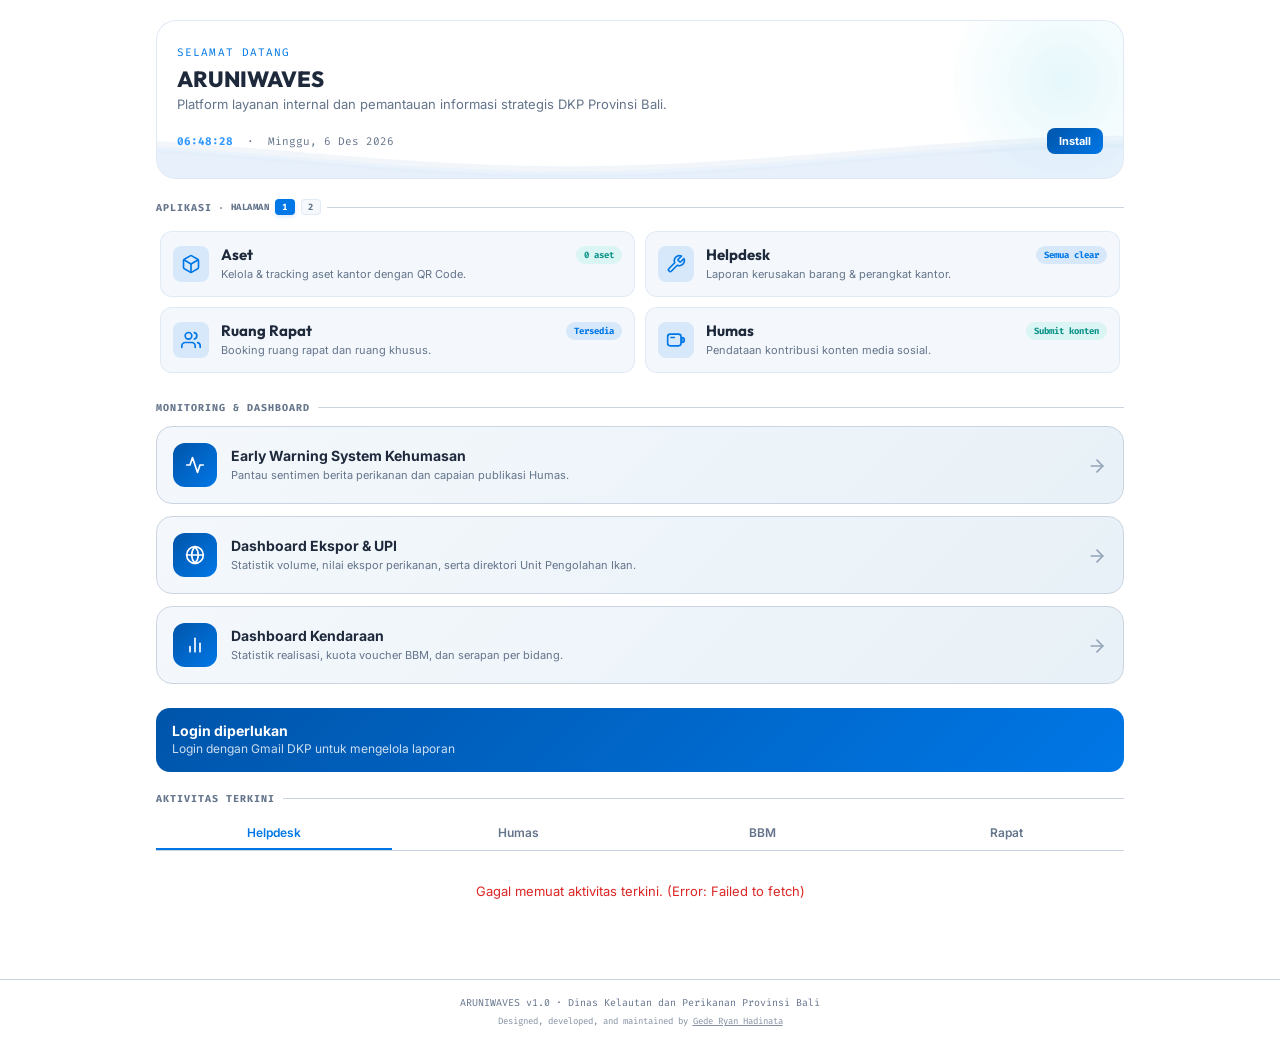
==== commit 767f6a79: "Add files via upload" ====
--- a/index.html
+++ b/index.html
@@ -7,15 +7,906 @@
 <meta name="description" content="ARUNIWAVES - Sistem Informasi Internal Dinas Kelautan dan Perikanan Provinsi Bali"/>
 <link rel="manifest" href="manifest.json"/>
 <link rel="apple-touch-icon" href="icons/icon-192.png"/>
-<link rel="icon" href="icons/icon-192.png" type="image/png"/>
 <title>ARUNIWAVES</title>
 <link href="https://fonts.googleapis.com/css2?family=Outfit:wght@300;400;500;600;700;800&family=Inter:wght@300;400;500;600;700;800&family=Fira+Code:wght@400;500;700&display=swap" rel="stylesheet"/>
 <script src="https://accounts.google.com/gsi/client" async defer></script>
-<link rel="stylesheet" href="assets/css/main.css">
-<link rel="stylesheet" href="assets/css/component.css">
-<link rel="stylesheet" href="assets/css/form.css">
-<link rel="stylesheet" href="assets/css/table.css">
-<link rel="stylesheet" href="assets/css/portal.css">
+<style>
+:root {
+  --ink:    #FFFFFF; --ink2: #F4F8FC; --ink3: #E8F1F7;
+  --card:   #FFFFFF;
+  --sea:    #0055AA; --sea2: #004488; --wave: #0077E6;
+  --foam:   #3399FF; --sand: #E6F2FF; --light: #F8FAFD;
+  --text:   #1E293B; --muted:#64748B;
+  --border: #CBD5E1; --border2:#94A3B8;
+  --green:  #0D9488; --yellow:#CA8A04; --red:#DC2626;
+  --orange: #0077E6; --pink: #0077E6; --fuchsia: #3399FF; --indigo:#0077E6; --violet:#0055AA;
+  --mono: 'Fira Code', monospace; --sans: 'Inter', sans-serif; --title-sans: 'Outfit', sans-serif;
+}
+*,*::before,*::after{box-sizing:border-box;margin:0;padding:0}
+html{scroll-behavior:smooth}
+body{
+  background:var(--ink);color:var(--text);
+  font-family:var(--sans);min-height:100vh;
+  -webkit-font-smoothing:antialiased;
+}
+.svg-icon {
+  width: 20px;
+  height: 20px;
+  stroke: currentColor;
+  stroke-width: 2;
+  fill: none;
+  stroke-linecap: round;
+  stroke-linejoin: round;
+  display: inline-block;
+  vertical-align: middle;
+}
+.logo-mark .svg-icon, .nav-logo-mark .svg-icon, .nav-mark .svg-icon, .monitor-icon .svg-icon {
+  stroke: #ffffff !important;
+}
+/* ── CUSTOM SCROLLBAR ── */
+::-webkit-scrollbar {
+  width: 6px;
+  height: 6px;
+}
+::-webkit-scrollbar-track {
+  background: var(--ink2);
+}
+::-webkit-scrollbar-thumb {
+  background: var(--border2);
+  border-radius: 4px;
+}
+::-webkit-scrollbar-thumb:hover {
+  background: var(--wave);
+}
+
+.site-header{
+  position:sticky;top:0;z-index:200;
+  background:rgba(255,255,255,.95);backdrop-filter:blur(16px);
+  border-bottom:1px solid var(--border);
+  box-shadow: 0 1px 3px rgba(0,0,0,0.05);
+  padding:0 16px;height:56px;
+  display:flex;align-items:center;gap:12px;
+}
+.logo-wrap{display:flex;align-items:center;gap:10px;flex:1}
+.logo-mark{
+  width:34px;height:34px;border-radius:9px;flex-shrink:0;
+  background:linear-gradient(135deg,var(--sea),var(--wave));
+  display:flex;align-items:center;justify-content:center;
+}
+.logo-name{font-family:var(--title-sans);font-size:15px;font-weight:800;letter-spacing:-.01em}
+.logo-sub{font-size:9px;color:var(--muted);font-family:var(--mono);letter-spacing:.06em}
+.btn-install{
+  display:none;align-items:center;gap:6px;
+  padding:7px 14px;border-radius:8px;
+  background:linear-gradient(135deg,var(--sea),var(--wave));
+  border:none;color:#fff;
+  font-family:var(--sans);font-size:12px;font-weight:700;
+  cursor:pointer;transition:opacity .2s;white-space:nowrap;
+}
+.btn-install.show{display:flex}
+.btn-install:hover{opacity:.9}
+main{max-width:520px;margin:0 auto;padding:20px 16px 100px}
+.hero{
+  background: rgba(255, 255, 255, 0.75);
+  backdrop-filter: blur(12px);
+  -webkit-backdrop-filter: blur(12px);
+  border: 1px solid rgba(0, 85, 170, 0.12);
+  border-radius: 20px;
+  padding: 24px 20px;margin-bottom:20px;
+  position:relative;overflow:hidden;
+}
+.hero::before{
+  content:'';position:absolute;
+  top:-60px;right:-60px;
+  width:240px;height:240px;
+  background:radial-gradient(circle,rgba(0,180,216,.1) 0%,transparent 70%);
+  pointer-events:none;
+}
+.hero-greeting{
+  font-size:11px;color:var(--wave);font-family:var(--mono);
+  letter-spacing:.1em;margin-bottom:6px;
+}
+.hero-title{font-family:var(--title-sans);font-size:22px;font-weight:800;margin-bottom:4px;line-height:1.2}
+.hero-sub{font-size:13px;color:var(--muted);margin-bottom:16px}
+.hero-time{font-family:var(--mono);font-size:11px;color:var(--muted)}
+.hero-time strong{color:var(--foam)}
+.hero-content{position:relative;z-index:2}
+#hero-waves{position:absolute;top:0;left:0;width:100%;height:100%;pointer-events:none;z-index:1}
+.install-banner{
+  display:none;
+  background:rgba(0,180,216,.08);border:1px solid rgba(0,180,216,.2);
+  border-radius:12px;padding:12px 14px;margin-bottom:16px;
+  flex-direction:row;align-items:center;gap:12px;
+}
+.install-banner.show{display:flex}
+.install-banner-text{flex:1;font-size:12px;line-height:1.5}
+.install-banner-text strong{color:var(--wave);display:block;margin-bottom:2px}
+.btn-install-banner{
+  flex-shrink:0;padding:8px 16px;border-radius:8px;
+  background:linear-gradient(135deg,var(--sea),var(--wave));
+  border:none;color:#fff;font-family:var(--sans);
+  font-size:12px;font-weight:700;cursor:pointer;
+}
+.stats-strip{
+  display:grid;grid-template-columns:repeat(2,1fr);
+  gap:10px;margin-bottom:20px;
+}
+.stat-card{
+  background:var(--ink2);border:1px solid rgba(0, 85, 170, 0.08);
+  border-radius:12px;padding:14px 12px;text-align:center;
+  text-decoration:none;display:block;color:inherit;
+  transition:transform 0.25s cubic-bezier(0.34, 1.56, 0.64, 1), border-color 0.25s, box-shadow 0.25s;
+  cursor:pointer;
+}
+.stat-card:hover{
+  transform:translateY(-3px);
+  border-color:var(--wave);
+  box-shadow: 0 8px 24px rgba(0, 85, 170, 0.08);
+}
+.stat-num{
+  font-family:var(--title-sans);font-size:26px;font-weight:800;
+  background:linear-gradient(135deg,var(--wave),var(--foam));
+  -webkit-background-clip:text;-webkit-text-fill-color:transparent;
+}
+.stat-label{font-size:10px;color:var(--muted);margin-top:3px;font-family:var(--mono)}
+.section-title{
+  font-size:10px;font-weight:700;color:var(--muted);
+  text-transform:uppercase;letter-spacing:.1em;
+  font-family:var(--mono);margin-bottom:12px;
+  display:flex;align-items:center;gap:8px;
+}
+.section-title::after{content:'';flex:1;height:1px;background:var(--border)}
+.app-slider-wrap {
+  position: relative;
+  margin-bottom: 24px;
+}
+.app-grid {
+  display: flex;
+  flex-wrap: nowrap;
+  overflow-x: auto;
+  gap: 0;
+  margin-bottom: 24px;
+  scrollbar-width: none;
+  -webkit-overflow-scrolling: touch;
+  scroll-snap-type: x mandatory;
+}
+.app-grid::-webkit-scrollbar {
+  display: none;
+}
+.app-slide-page {
+  flex: 0 0 100%;
+  width: 100%;
+  display: grid;
+  grid-template-columns: repeat(2, 1fr);
+  gap: 10px;
+  scroll-snap-align: start;
+  box-sizing: border-box;
+  padding: 4px;
+}
+.app-card {
+  width: 100%;
+  flex: none;
+  background:var(--ink2);border:1px solid rgba(0, 85, 170, 0.08);
+  border-radius:12px;padding:10px;
+  text-decoration:none;display:flex;flex-direction:column;align-items:flex-start;gap:8px;
+  transition:transform 0.25s cubic-bezier(0.34, 1.56, 0.64, 1), border-color 0.25s, box-shadow 0.25s;position:relative;overflow:hidden;
+}
+.app-card::before{
+  content:'';position:absolute;inset:0;
+  opacity:0;transition:opacity .25s;
+}
+.app-card:hover{
+  border-color:var(--wave);
+  transform:translateY(-3px);
+  box-shadow: 0 8px 24px rgba(0, 85, 170, 0.08);
+}
+.app-card:hover::before{opacity:.04}
+.app-card-aset::before   {background:linear-gradient(135deg,var(--wave),var(--foam))}
+.app-card-helpdesk::before{background:linear-gradient(135deg,var(--wave),var(--foam))}
+.app-card-rapat::before  {background:linear-gradient(135deg,var(--indigo),var(--violet))}
+.app-card-humas::before  {background:linear-gradient(135deg,var(--pink),var(--violet))}
+.app-icon{
+  width:32px;height:32px;border-radius:8px;
+  display:flex;align-items:center;justify-content:center;font-size:16px;
+  flex-shrink:0;
+}
+.icon-aset   {background:rgba(0,119,230,.12)}
+.icon-helpdesk{background:rgba(0,119,230,.12)}
+.icon-rapat  {background:rgba(0,119,230,.12)}
+.icon-humas  {background:rgba(0,119,230,.12)}
+.app-content{
+  display:flex;flex-direction:column;gap:4px;width:100%;
+}
+.app-header-row{
+  display:flex;align-items:center;justify-content:flex-start;gap:6px;flex-wrap:wrap;
+}
+.app-name{font-family:var(--title-sans);font-size:13px;font-weight:700;color:var(--text);line-height:1.2}
+.app-desc{font-size:9px;color:var(--muted);line-height:1.25;overflow:hidden;text-overflow:ellipsis;display:-webkit-box;-webkit-line-clamp:2;-webkit-box-orient:vertical}
+.app-badge{
+  font-size:8px;font-weight:700;padding:2px 6px;
+  border-radius:99px;font-family:var(--mono);
+  display:inline-block;width:fit-content;
+}
+.badge-new{background:rgba(45,212,191,.12);color:var(--green)}
+.badge-count{background:rgba(0, 119, 230, 0.12);color:var(--wave)}
+.activity-list{margin-bottom:20px}
+.activity-item{
+  display:flex;align-items:center;gap:12px;
+  padding:12px 0;border-bottom:1px solid var(--border);
+}
+.activity-item:last-child{border-bottom:none}
+.act-dot{
+  width:8px;height:8px;border-radius:50%;flex-shrink:0;
+}
+.dot-helpdesk{background:var(--orange)}
+.dot-booking {background:var(--indigo)}
+.dot-humas   {background:var(--pink)}
+.dot-aset    {background:var(--wave)}
+.act-content{flex:1;min-width:0}
+.act-title{font-size:13px;font-weight:600;margin-bottom:2px;color:var(--text);overflow:hidden;text-overflow:ellipsis;white-space:nowrap}
+.act-meta{font-size:11px;color:var(--muted);overflow:hidden;text-overflow:ellipsis;white-space:nowrap}
+.act-time{font-size:10px;color:var(--muted);font-family:var(--mono);flex-shrink:0;margin-left:8px;text-align:right}
+.quick-links{
+  display:grid;grid-template-columns:1fr 1fr;gap:8px;margin-bottom:20px;
+}
+.quick-link{
+  display:flex;align-items:center;gap:10px;
+  padding:12px 14px;
+  background:var(--ink2);border:1px solid var(--border);
+  border-radius:12px;text-decoration:none;
+  transition:border-color .2s;
+}
+.quick-link:hover{border-color:var(--border2)}
+.quick-link-icon{font-size:18px}
+.quick-link-text{font-size:12px;font-weight:600}
+.quick-link-sub{font-size:10px;color:var(--muted);margin-top:1px}
+.site-footer{
+  text-align:center;padding:16px;
+  font-size:10px;color:var(--muted);
+  font-family:var(--mono);
+  border-top:1px solid var(--border);
+}
+.bottom-nav{
+  position:fixed;bottom:0;left:0;right:0;z-index:100;
+  background:rgba(255,255,255,.95);backdrop-filter:blur(16px);
+  border-top:1px solid var(--border);
+  box-shadow: 0 -2px 10px rgba(0,0,0,0.05);
+  display:flex;padding:8px 0 env(safe-area-inset-bottom);
+}
+.nav-item{
+  flex:1;display:flex;flex-direction:column;align-items:center;gap:3px;
+  padding:6px 4px;cursor:pointer;text-decoration:none;
+  color:var(--muted);
+  transition:color 0.2s, opacity 0.2s;
+}
+.nav-item:hover{opacity:.8}
+.nav-icon{font-size:20px;line-height:1;display:flex;align-items:center;justify-content:center}
+.nav-label{font-size:9px;font-weight:600;color:inherit;font-family:var(--mono)}
+.nav-item.active{color:var(--wave)}
+.nav-item.active .nav-icon{filter:drop-shadow(0 0 5px var(--wave))}
+.more-drawer{
+  position:fixed;bottom:64px;left:0;right:0;z-index:150;
+  background:var(--ink2);border-top:1px solid var(--border);
+  padding:12px 16px;display:none;animation:slideUp .2s ease;
+}
+.more-drawer.open{display:block}
+.more-grid{display:grid;grid-template-columns:repeat(3,1fr);gap:10px}
+.more-item{
+  display:flex;flex-direction:column;align-items:center;gap:6px;
+  padding:14px 8px;background:var(--ink3);border:1px solid var(--border);
+  border-radius:12px;cursor:pointer;text-decoration:none;transition:border-color .2s;
+}
+.more-item:hover{border-color:var(--border2)}
+.more-item-icon{font-size:22px}
+.more-item-label{font-size:10px;color:var(--muted);font-family:var(--mono);text-align:center}
+/* ── SHIMMER SKELETON UTILITY ── */
+@keyframes shimmer {
+  100% { transform: translateX(100%); }
+}
+.shimmer, .shimmer-card {
+  position: relative;
+  overflow: hidden;
+  background-color: var(--ink2);
+  border-radius: 6px;
+}
+.shimmer::after, .shimmer-card::after {
+  position: absolute;
+  top: 0; right: 0; bottom: 0; left: 0;
+  transform: translateX(-100%);
+  background-image: linear-gradient(
+    90deg,
+    rgba(255, 255, 255, 0) 0%,
+    rgba(255, 255, 255, 0.4) 20%,
+    rgba(255, 255, 255, 0.7) 60%,
+    rgba(255, 255, 255, 0) 100%
+  );
+  animation: shimmer 1.5s infinite;
+  content: '';
+  pointer-events: none;
+}
+@keyframes fadeUp{from{opacity:0;transform:translateY(14px)}to{opacity:1;transform:translateY(0)}}
+@keyframes slideUp{from{transform:translateY(100%)}to{transform:translateY(0)}}
+.app-grid .app-card{animation:fadeUp .4s ease both}
+.app-card:nth-child(1){animation-delay:.05s}
+.app-card:nth-child(2){animation-delay:.1s}
+.app-card:nth-child(3){animation-delay:.15s}
+.app-card:nth-child(4){animation-delay:.2s}
+
+/* ── MONITORING TEASER ── */
+.monitor-card{
+  display:flex;align-items:center;gap:10px;
+  background:linear-gradient(135deg,var(--ink2) 0%,var(--ink3) 100%);
+  border:1px solid var(--border);border-radius:14px;
+  padding:12px;margin-bottom:24px;text-decoration:none;
+  transition:border-color .2s, transform .2s;
+}
+.monitor-card:hover{border-color:var(--border2);transform:translateY(-1px)}
+.monitor-icon{
+  width:36px;height:36px;border-radius:10px;flex-shrink:0;
+  background:linear-gradient(135deg,var(--sea),var(--wave));
+  display:flex;align-items:center;justify-content:center;font-size:16px;
+}
+.monitor-icon .svg-icon {
+  width: 18px;
+  height: 18px;
+}
+.monitor-body{flex:1;min-width:0}
+.monitor-title{font-size:13px;font-weight:700;color:var(--text);margin-bottom:2px}
+.monitor-desc{font-size:10px;color:var(--muted);line-height:1.4}
+.monitor-arrow{font-size:14px;color:var(--border2);flex-shrink:0}
+
+/* ── DESKTOP & KEYBOARD STYLES ── */
+.desktop-nav {
+  display: none;
+  gap: 16px;
+  margin-left: 24px;
+}
+.desktop-nav-item {
+  color: var(--muted);
+  text-decoration: none;
+  font-size: 13px;
+  font-weight: 600;
+  transition: color 0.2s, background 0.2s;
+  padding: 6px 12px;
+  border-radius: 6px;
+}
+.desktop-nav-item:hover {
+  color: var(--text);
+  background: var(--ink2);
+}
+.desktop-nav-item.active {
+  color: var(--wave);
+  background: rgba(0, 119, 182, 0.08);
+}
+.desktop-layout {
+  display: block;
+}
+
+/* ── HOMEPAGE CALENDAR WIDGET ── */
+.calendar-card {
+  background: var(--ink2);
+  border: 1px solid var(--border);
+  border-radius: 16px;
+  padding: 16px;
+  margin-bottom: 24px;
+}
+.calendar-header {
+  display: flex;
+  justify-content: space-between;
+  align-items: center;
+  margin-bottom: 12px;
+}
+.calendar-month-year {
+  font-size: 14px;
+  font-weight: 700;
+  font-family: var(--sans);
+  color: var(--text);
+}
+.btn-cal-nav {
+  background: none;
+  border: 1px solid var(--border);
+  border-radius: 8px;
+  width: 28px;
+  height: 28px;
+  display: flex;
+  align-items: center;
+  justify-content: center;
+  cursor: pointer;
+  color: var(--muted);
+  transition: all 0.2s;
+}
+.btn-cal-nav:hover {
+  background: var(--ink3);
+  color: var(--text);
+  border-color: var(--border2);
+}
+/* ── HOMEPAGE DATE STRIP CALENDAR ── */
+.date-strip {
+  display: flex;
+  gap: 8px;
+  overflow-x: auto;
+  padding-bottom: 4px;
+  margin-bottom: 12px;
+  scrollbar-width: none;
+}
+.date-strip::-webkit-scrollbar { display: none; }
+.date-btn {
+  flex: 1;
+  min-width: 50px;
+  background: var(--ink2);
+  border: 1px solid var(--border);
+  border-radius: 12px;
+  padding: 8px 4px;
+  text-align: center;
+  cursor: pointer;
+  transition: all 0.2s;
+  user-select: none;
+}
+.date-btn:hover { border-color: var(--border2); }
+.date-btn.active {
+  background: var(--wave);
+  border-color: transparent;
+  color: #fff;
+}
+.date-btn.active .date-day, .date-btn.active .date-num { color: #fff; }
+.date-day { font-size: 9px; text-transform: uppercase; color: var(--muted); font-family: var(--sans); font-weight: 700; }
+.date-num { font-size: 14px; font-weight: 700; font-family: var(--mono); margin-top: 2px; }
+.date-btn.has-meeting {
+  border-color: rgba(239, 68, 68, 0.35);
+  background: rgba(239, 68, 68, 0.08);
+}
+.date-btn.has-meeting .date-num { color: var(--red); }
+.date-btn.active.has-meeting {
+  background: var(--red);
+  border-color: transparent;
+}
+.date-btn.active.has-meeting .date-num { color: #fff; }
+.calendar-bookings-list {
+  border-top: 1px dashed var(--border);
+  padding-top: 12px;
+  margin-top: 12px;
+}
+.cal-booking-item {
+  background: #fff;
+  border: 1px solid rgba(0, 85, 170, 0.08);
+  border-radius: 10px;
+  padding: 10px 12px;
+  margin-bottom: 8px;
+  display: flex;
+  flex-direction: column;
+  gap: 4px;
+  text-align: left;
+  cursor: pointer;
+  transition: transform 0.25s cubic-bezier(0.34, 1.56, 0.64, 1), border-color 0.25s, box-shadow 0.25s;
+}
+.cal-booking-item:last-child {
+  margin-bottom: 0;
+}
+.cal-booking-item:hover {
+  border-color: var(--wave);
+  transform: translateY(-2px);
+  box-shadow: 0 8px 24px rgba(0, 85, 170, 0.08);
+}
+.cal-booking-title {
+  font-family: var(--title-sans);
+  font-size: 13px;
+  font-weight: 700;
+  color: var(--text);
+}
+.cal-booking-meta {
+  font-size: 11px;
+  color: var(--muted);
+  display: flex;
+  justify-content: space-between;
+}
+.cal-booking-time {
+  font-size: 11px;
+  font-weight: 600;
+  color: var(--indigo);
+}
+.cal-booking-empty {
+  font-size: 12px;
+  color: var(--muted);
+  text-align: center;
+  padding: 8px 0;
+}
+body.keyboard-open .bottom-nav {
+  display: none !important;
+}
+body.keyboard-open .more-drawer {
+  display: none !important;
+}
+@media (min-width: 768px) {
+  .desktop-nav {
+    display: flex;
+  }
+  .bottom-nav {
+    display: none !important;
+  }
+  main {
+    max-width: 1000px;
+    padding-bottom: 40px;
+  }
+  .app-card {
+    flex: 0 0 calc(25% - 7.5px);
+    flex-direction: row;
+    align-items: flex-start;
+    padding: 14px 12px;
+    gap: 12px;
+  }
+  .app-content {
+    flex: 1;
+    min-width: 0;
+  }
+  .app-header-row {
+    justify-content: space-between;
+    flex-wrap: nowrap;
+  }
+  .app-icon {
+    width: 36px;
+    height: 36px;
+    font-size: 18px;
+  }
+  .app-name {
+    font-size: 15px;
+  }
+  .app-desc {
+    font-size: 11px;
+  }
+  .app-badge {
+    font-size: 9px;
+    padding: 3px 8px;
+  }
+  .monitor-card {
+    padding: 16px;
+    gap: 14px;
+    border-radius: 16px;
+  }
+  .monitor-icon {
+    width: 44px;
+    height: 44px;
+    border-radius: 12px;
+    font-size: 20px;
+  }
+  .monitor-icon .svg-icon {
+    width: 20px;
+    height: 20px;
+  }
+  .monitor-title {
+    font-size: 14px;
+    margin-bottom: 3px;
+  }
+  .monitor-desc {
+    font-size: 11px;
+    line-height: 1.5;
+  }
+  .monitor-arrow {
+    font-size: 18px;
+  }
+}
+/* ── SKY & OCEAN ANIMATIONS ── */
+.sky-decor {
+  position: absolute;
+  top: 0; left: 0; right: 0; bottom: 0;
+  pointer-events: none;
+  z-index: 1;
+  overflow: hidden;
+}
+.cloud {
+  position: absolute;
+  background: rgba(255, 255, 255, 0.4);
+  border-radius: 99px;
+  -webkit-filter: blur(2px);
+  filter: blur(2px);
+  animation: drift 35s linear infinite;
+}
+.cloud::before, .cloud::after {
+  content: '';
+  position: absolute;
+  background: rgba(255, 255, 255, 0.4);
+  border-radius: 50%;
+}
+.cloud-1 {
+  width: 50px; height: 16px;
+  top: 15%; left: -60px;
+  animation-delay: 0s;
+}
+.cloud-1::before { width: 24px; height: 24px; top: -12px; left: 8px; }
+.cloud-1::after { width: 20px; height: 20px; top: -8px; left: 22px; }
+
+.cloud-2 {
+  width: 70px; height: 20px;
+  top: 35%; left: -80px;
+  animation-duration: 45s;
+  animation-delay: -15s;
+  opacity: 0.6;
+}
+.cloud-2::before { width: 32px; height: 32px; top: -16px; left: 10px; }
+.cloud-2::after { width: 24px; height: 24px; top: -10px; left: 30px; }
+
+@keyframes drift {
+  from { left: -80px; }
+  to { left: 100%; }
+}
+
+.bird {
+  position: absolute;
+  width: 14px; height: 10px;
+  color: rgba(0, 85, 170, 0.2);
+  animation: fly 22s linear infinite;
+}
+.bird-1 { top: 12%; left: -20px; animation-delay: 4s; }
+.bird-2 { top: 22%; left: -30px; animation-duration: 28s; animation-delay: -8s; transform: scale(0.75); }
+
+@keyframes fly {
+  0% { transform: translate(0, 0) rotate(5deg) scaleX(1); }
+  50% { transform: translate(250px, -15px) rotate(-5deg) scaleX(1); }
+  100% { transform: translate(550px, 0) rotate(5deg) scaleX(1); }
+}
+.bird svg, .bird svg path {
+  width: 100%; height: 100%;
+  stroke: currentColor !important;
+  fill: none !important;
+  stroke-width: 2.2;
+  stroke-linecap: round;
+  stroke-linejoin: round;
+}
+.bird-wings {
+  animation: flap 0.5s ease-in-out infinite alternate;
+  transform-origin: center;
+}
+@keyframes flap {
+  from { transform: scaleY(1.2); }
+  to { transform: scaleY(-0.4); }
+}
+
+.more-item.active {
+  border-color: var(--wave, #0077E6);
+  background: rgba(0, 119, 230, 0.08);
+}
+.more-item.active .more-item-icon svg {
+  stroke: var(--wave, #0077E6);
+}
+.more-item.active .more-item-label {
+  color: var(--wave, #0077E6);
+  font-weight: 700;
+}
+
+
+/* ── SVG Wave Animation ── */
+.hero-waves-wrap {
+  position: absolute;
+  bottom: -2px;
+  left: 0;
+  width: 100%;
+  height: 48px;
+  pointer-events: none;
+  z-index: 1;
+  overflow: hidden;
+}
+.hero-waves {
+  width: 100%;
+  height: 100%;
+  min-height: 48px;
+  max-height: 48px;
+}
+.parallax-waves > use {
+  animation: move-forever 25s cubic-bezier(.55,.5,.45,.5) infinite;
+}
+.parallax-waves > use:nth-child(1) {
+  animation-delay: -2s;
+  animation-duration: 7s;
+}
+.parallax-waves > use:nth-child(2) {
+  animation-delay: -3s;
+  animation-duration: 10s;
+}
+.parallax-waves > use:nth-child(3) {
+  animation-delay: -4s;
+  animation-duration: 13s;
+}
+.parallax-waves > use:nth-child(4) {
+  animation-delay: -5s;
+  animation-duration: 20s;
+}
+@keyframes move-forever {
+  0% {
+    transform: translate3d(-90px, 0, 0);
+  }
+  100% {
+    transform: translate3d(85px, 0, 0);
+  }
+}
+
+
+/* Navigation overrides for 6-item mobile bottom nav & centered desktop nav */
+.bottom-nav { display: none !important; }
+.more-drawer { display: none !important; }
+main { padding-bottom: 40px !important; }
+
+/* Integrated section header page buttons */
+.app-section-header {
+  display: flex;
+  align-items: center;
+  gap: 6px;
+}
+.title-dot {
+  color: var(--border2);
+  font-weight: bold;
+  user-select: none;
+}
+.title-page-label {
+  font-size: 9px;
+  color: var(--muted);
+  text-transform: uppercase;
+  font-family: var(--mono);
+  letter-spacing: 0.05em;
+  user-select: none;
+}
+.title-page-btn {
+  font-size: 9px;
+  font-weight: 700;
+  font-family: var(--mono);
+  color: var(--muted);
+  padding: 1px 6px;
+  border-radius: 4px;
+  cursor: pointer;
+  transition: all 0.2s ease;
+  background: rgba(0, 85, 170, 0.04);
+  border: 1px solid rgba(0, 85, 170, 0.08);
+  user-select: none;
+  display: inline-flex;
+  align-items: center;
+  justify-content: center;
+}
+.title-page-btn:hover {
+  color: var(--text);
+  background: rgba(0, 85, 170, 0.08);
+}
+.title-page-btn.active {
+  background: var(--wave);
+  border-color: transparent;
+  color: #fff;
+  box-shadow: 0 2px 4px rgba(0, 119, 230, 0.15);
+}
+
+@media (min-width: 768px) {
+  .site-header, .topnav { position: relative !important; }
+  .desktop-nav {
+    position: absolute !important;
+    left: 50% !important;
+    transform: translateX(-50%) !important;
+    display: flex !important;
+    align-items: center !important;
+    gap: 8px !important;
+    margin-left: 0 !important;
+  }
+  .desktop-nav-item {
+    font-size: 11px !important;
+    padding: 4px 8px !important;
+  }
+}
+@media (min-width: 1024px) {
+  .desktop-nav {
+    gap: 16px !important;
+  }
+  .desktop-nav-item {
+    font-size: 13px !important;
+    padding: 6px 12px !important;
+  }
+}
+
+/* ── Google Login Bar ── */
+#login-bar{display:flex;align-items:center;gap:12px;background:linear-gradient(135deg,#0055AA,#0077E6);border-radius:14px;padding:14px 16px;margin-bottom:16px;}
+#login-bar .login-bar-text{flex:1;}
+#login-bar .login-bar-title{color:#fff;font-weight:700;font-size:14px;margin-bottom:2px;}
+#login-bar .login-bar-sub{color:rgba(255,255,255,0.8);font-size:12px;line-height:1.4;}
+#gis-btn-container{flex-shrink:0;}
+#gis-btn-container>div{border-radius:8px!important;overflow:hidden;}
+
+@media (max-width: 576px) {
+  #login-bar {
+    flex-direction: column;
+    align-items: center;
+    text-align: center;
+    gap: 14px;
+    padding: 20px 16px;
+  }
+  #login-bar .login-bar-text {
+    width: 100%;
+  }
+  #gis-btn-container {
+    width: 100%;
+    display: flex;
+    justify-content: center;
+  }
+  #user-bar {
+    flex-direction: column;
+    align-items: center;
+    text-align: center;
+    gap: 12px;
+    padding: 16px;
+  }
+  .btn-logout {
+    margin-left: 0 !important;
+    width: 100%;
+    text-align: center;
+  }
+}
+#user-bar{display:none;align-items:center;gap:10px;background:rgba(16, 185, 129, 0.08);border:1px solid rgba(16, 185, 129, 0.18);border-radius:14px;padding:10px 14px;margin-bottom:16px;}
+#user-bar .user-name{font-weight:600;font-size:13px;color:var(--text);}
+#user-bar .user-email{font-size:11px;color:var(--muted);}
+.btn-logout{margin-left:auto;background:transparent;border:1px solid var(--border);color:var(--muted);border-radius:8px;padding:5px 12px;font-size:12px;cursor:pointer;}
+.btn-logout:hover{border-color:var(--red);color:var(--red);}
+
+/* ── Tabs for Aktivitas Terkini ── */
+.tabs{display:flex;border-bottom:1px solid var(--border);margin-bottom:16px;gap:8px;}
+.tab{padding:8px 16px;font-size:13px;font-weight:600;color:var(--muted);cursor:pointer;border-bottom:2px solid transparent;transition:all .2s;}
+.tab:hover{color:var(--text);}
+.tab.active{color:var(--wave);border-bottom-color:var(--wave);}
+
+/* ── Modals ── */
+.modal-overlay{display:none;position:fixed;top:0;left:0;right:0;bottom:0;background:rgba(0,0,0,0.6);z-index:1000;align-items:center;justify-content:center;padding:16px;}
+.modal-content-card{background:var(--card);border:1px solid var(--border);border-radius:16px;width:100%;max-width:500px;padding:20px;position:relative;box-shadow:0 20px 25px -5px rgba(0,0,0,0.1),0 10px 10px -5px rgba(0,0,0,0.04);max-height:90vh;overflow-y:auto;}
+.modal-close-btn{position:absolute;top:16px;right:16px;background:transparent;border:none;color:var(--muted);font-size:18px;cursor:pointer;}
+.modal-close-btn:hover{color:var(--red);}
+.modal-header-title{font-size:16px;font-weight:700;color:var(--sea);margin-bottom:16px;}
+.modal-summary-card{background:var(--light);border:1px solid var(--border);border-radius:10px;padding:12px;margin-bottom:16px;font-size:12px;line-height:1.5;color:var(--text);}
+
+/* ── File Upload ── */
+.upload-grid{display:grid;grid-template-columns:1fr 1fr;gap:10px;margin-bottom:16px;}
+.upload-card{background:var(--light);border:1px dashed var(--border);border-radius:10px;padding:12px 8px;text-align:center;cursor:pointer;position:relative;}
+.upload-card:hover{border-color:var(--wave);}
+.upload-title{font-size:10px;font-weight:600;color:var(--text);margin-bottom:2px;}
+.upload-limit{font-size:8px;color:var(--muted);}
+.upload-input{display:none;}
+.file-preview{display:none;position:absolute;top:0;left:0;right:0;bottom:0;background:var(--card);border-radius:10px;padding:8px;align-items:center;justify-content:center;flex-direction:column;}
+.preview-remove{position:absolute;top:4px;right:4px;background:var(--red);color:#fff;border:none;border-radius:50%;width:16px;height:16px;font-size:8px;cursor:pointer;display:flex;align-items:center;justify-content:center;}
+.preview-thumb{max-height:100%;max-width:100%;object-fit:contain;border-radius:4px;}
+.preview-name{font-size:8px;color:var(--text);word-break:break-all;}
+
+/* Action Buttons */
+.act-actions{display:flex;gap:6px;margin-top:6px;flex-wrap:wrap;margin-left:16px;}
+.act-btn{font-size:10px;font-weight:700;padding:4px 8px;border-radius:6px;cursor:pointer;border:1px solid var(--border);background:var(--card);color:var(--text);transition:all .2s;}
+.act-btn:hover{background:var(--light);border-color:var(--border2);color:var(--text);}
+.act-btn-primary{background:var(--wave);color:#fff;border-color:transparent;}
+.act-btn-primary:hover{background:var(--sea);color:#fff;border-color:transparent;}
+.act-btn-danger{background:var(--red);color:#fff;border-color:transparent;}
+.act-btn-danger:hover{background:var(--red);color:#fff;border-color:transparent;opacity:.9;}
+.act-btn-success{background:var(--green);color:#fff;border-color:transparent;}
+.act-btn-success:hover{background:var(--green);color:#fff;border-color:transparent;opacity:.9;}
+
+.form-control {
+  width: 100%;
+  padding: 8px 12px;
+  background: var(--light);
+  border: 1px solid var(--border);
+  color: var(--text);
+  border-radius: 8px;
+  font-size: 13px;
+  font-family: var(--sans);
+  transition: all 0.2s ease;
+}
+.form-control:focus {
+  outline: none;
+  border-color: var(--wave);
+  background: var(--card);
+}
+@keyframes spin {
+  to { transform: rotate(360deg); }
+}
+.spin-loader {
+  display: inline-block;
+  width: 14px;
+  height: 14px;
+  border: 2px solid rgba(255, 255, 255, 0.3);
+  border-top-color: #ffffff;
+  border-radius: 50%;
+  animation: spin 0.8s linear infinite;
+  vertical-align: middle;
+  margin-right: 8px;
+}
+</style>
 </head>
 <body>
 
@@ -75,7 +966,7 @@
         <span class="title-page-btn" onclick="scrollToPage(1)">2</span>
       </div>
       <div class="app-grid">
-        <div class="app-slide-page active">
+        <div class="app-slide-page">
           <a class="app-card app-card-aset" href="aset/index.html">
             <div class="app-icon icon-aset">
               <svg class="svg-icon" width="20" height="20" viewBox="0 0 24 24" fill="none" stroke="currentColor" stroke-width="2" stroke-linecap="round" stroke-linejoin="round" style="color: var(--wave)"><path d="M21 8a2 2 0 0 0-1-1.73l-7-4a2 2 0 0 0-2 0l-7 4A2 2 0 0 0 3 8v8a2 2 0 0 0 1 1.73l7 4a2 2 0 0 0 2 0l7-4A2 2 0 0 0 21 16Z"/><path d="m3.3 7 8.7 5 8.7-5"/><path d="M12 22V12"/></svg>
@@ -83,6 +974,7 @@
             <div class="app-content">
               <div class="app-header-row">
                 <span class="app-name">Aset</span>
+                <span class="app-badge badge-new" id="badge-aset">Memuat...</span>
               </div>
               <div class="app-desc">Kelola & tracking aset kantor dengan QR Code.</div>
             </div>
@@ -94,6 +986,7 @@
             <div class="app-content">
               <div class="app-header-row">
                 <span class="app-name">Helpdesk</span>
+                <span class="app-badge badge-count" id="badge-helpdesk">Memuat...</span>
               </div>
               <div class="app-desc">Laporan kerusakan barang &amp; perangkat kantor.</div>
             </div>
@@ -105,6 +998,7 @@
             <div class="app-content">
               <div class="app-header-row">
                 <span class="app-name">Ruang Rapat</span>
+                <span class="app-badge badge-count" id="badge-rapat">Memuat...</span>
               </div>
               <div class="app-desc">Booking ruang rapat dan ruang khusus.</div>
             </div>
@@ -116,6 +1010,7 @@
             <div class="app-content">
               <div class="app-header-row">
                 <span class="app-name">Humas</span>
+                <span class="app-badge badge-new" id="badge-humas">Memuat...</span>
               </div>
               <div class="app-desc">Pendataan kontribusi konten media sosial.</div>
             </div>
@@ -129,6 +1024,7 @@
             <div class="app-content">
               <div class="app-header-row">
                 <span class="app-name">Form BBM</span>
+                <span class="app-badge badge-count" id="badge-bbm">Memuat...</span>
               </div>
               <div class="app-desc">Formulir pengisian BBM operasional tugas lapangan.</div>
             </div>
@@ -140,6 +1036,7 @@
             <div class="app-content">
               <div class="app-header-row">
                 <span class="app-name">Pinjam Kendaraan</span>
+                <span class="app-badge badge-count" id="badge-kendaraan">Memuat...</span>
               </div>
               <div class="app-desc">Peminjaman kendaraan dinas Sekretariat untuk dinas & pribadi.</div>
             </div>
@@ -250,12 +1147,1328 @@
     Designed, developed, and maintained by <a href="javascript:void(0)" style="color: inherit; text-decoration: underline;">Gede Ryan Hadinata</a>
   </div>
 </footer>
-<script src="assets/js/config.js"></script>
-<script src="assets/js/utils.js"></script>
-<script src="assets/js/api.js"></script>
-<script src="assets/js/auth.js"></script>
-<script src="assets/js/ui.js"></script>
-<script src="assets/js/portal.js"></script>
+
+
+
+
+
+<script>
+const CFG = {
+  APPS_SCRIPT_URL: "https://script.google.com/macros/s/AKfycbwvaKzpcYW1OVdoe1wjJHjSW-sF_oK59Fm4lMuaL2dpJehEluD8mC0r1JPWF3wGmdAl/exec"
+};
+
+// ── GIS & User State ────────────────────────
+const GIS_CLIENT_ID = "980835671745-kovsr0jmtlnf6r3rq9hqnif5flc9i2g7.apps.googleusercontent.com";
+let currentUser = null; // { email, name, id_token, id_pegawai, is_admin, ... }
+
+// ── Aktivitas Terkini State ──────────────────
+let actHelpdesk   = [];
+let actHumas      = [];
+let actBbm        = [];
+let actRapat      = [];
+let currentActTab = 'helpdesk';
+
+// ── File Upload State ────────────────────────
+let filesData = {
+  geotag:  { base64: null, name: "" },
+  surat:   { base64: null, name: "" },
+  laporan: { base64: null, name: "" },
+  nota:    { base64: null, name: "" }
+};
+
+function escHtml(str) {
+  const d = document.createElement('div');
+  d.textContent = str || '';
+  return d.innerHTML;
+}
+
+// ── Google Sign-In (GIS) ─────────────────────
+function initGIS() {
+  google.accounts.id.initialize({
+    client_id: GIS_CLIENT_ID,
+    callback: onGoogleLogin,
+    auto_select: false,
+  });
+  google.accounts.id.renderButton(
+    document.getElementById('gis-btn-container'),
+    { theme: 'filled_white', size: 'medium', text: 'signin_with', shape: 'rectangular' }
+  );
+  
+  // Check session storage
+  const cached = sessionStorage.getItem("aruniwaves_user");
+  if (cached) {
+    currentUser = JSON.parse(cached);
+    showUserBar();
+  }
+}
+
+async function onGoogleLogin(response) {
+  const idToken = response.credential;
+  try {
+    document.getElementById('login-bar').style.opacity = '0.6';
+    const res  = await fetch(`${CFG.APPS_SCRIPT_URL}?action=checkUserByToken&id_token=${encodeURIComponent(idToken)}`);
+    const data = await res.json();
+    if (!data.success || !data.found) {
+      alert('Email Gmail Anda tidak terdaftar sebagai pegawai DKP. Hubungi admin.\n\nEmail: ' + (data.email || '-'));
+      document.getElementById('login-bar').style.opacity = '1';
+      return;
+    }
+    currentUser = { 
+      email: data.email, 
+      name: data.nama, 
+      id_token: idToken,
+      id_pegawai: data.id_pegawai, 
+      bidang: data.bidang, 
+      lokasi_kerja: data.lokasi_kerja,
+      is_admin: data.is_admin || false
+    };
+    // Save to session storage
+    sessionStorage.setItem("aruniwaves_user", JSON.stringify(currentUser));
+    showUserBar();
+  } catch (err) {
+    alert('Gagal verifikasi login. Coba lagi.');
+    document.getElementById('login-bar').style.opacity = '1';
+  }
+}
+
+function showUserBar() {
+  document.getElementById('login-bar').style.display = 'none';
+  document.getElementById('user-bar').style.display = 'flex';
+  document.getElementById('user-name').textContent  = currentUser.name + (currentUser.is_admin ? " (Admin IT)" : " (Pegawai)");
+  document.getElementById('user-email').textContent = currentUser.email;
+  
+  // Refresh activities rendering to show actions
+  renderActTab(currentActTab);
+}
+
+function logoutUser() {
+  currentUser = null;
+  sessionStorage.removeItem("aruniwaves_user");
+  google.accounts.id.disableAutoSelect();
+  document.getElementById('login-bar').style.display = 'flex';
+  document.getElementById('login-bar').style.opacity = '1';
+  document.getElementById('user-bar').style.display = 'none';
+  
+  // Refresh activities
+  renderActTab(currentActTab);
+}
+
+// ── Modals open/close ────────────────────────
+function openModal(id) {
+  document.getElementById(id).style.display = 'flex';
+}
+function closeModal(id) {
+  document.getElementById(id).style.display = 'none';
+}
+
+// ── File Upload Helpers ──────────────────────
+function triggerUpload(id) {
+  document.getElementById(id).click();
+}
+
+function compressImage(file, maxWidth, maxHeight, quality) {
+  return new Promise((resolve, reject) => {
+    const reader = new FileReader();
+    reader.readAsDataURL(file);
+    reader.onload = event => {
+      const img = new Image();
+      img.src = event.target.result;
+      img.onload = () => {
+        const canvas = document.createElement('canvas');
+        let width = img.width;
+        let height = img.height;
+        if (width > height) {
+          if (width > maxWidth) {
+            height = Math.round((height * maxWidth) / width);
+            width = maxWidth;
+          }
+        } else {
+          if (height > maxHeight) {
+            width = Math.round((width * maxHeight) / height);
+            height = maxHeight;
+          }
+        }
+        canvas.width = width;
+        canvas.height = height;
+        const ctx = canvas.getContext('2d');
+        ctx.drawImage(img, 0, 0, width, height);
+        resolve(canvas.toDataURL('image/jpeg', quality));
+      };
+      img.onerror = err => reject(err);
+    };
+    reader.onerror = err => reject(err);
+  });
+}
+
+function handleRepFileSelect(e, type, mimeType, maxSize) {
+  const file = e.target.files[0];
+  if (!file) return;
+  if (mimeType === 'pdf' && file.type !== 'application/pdf') {
+    alert('Format file harus PDF.');
+    e.target.value = '';
+    return;
+  }
+  if (mimeType === 'image' && !file.type.startsWith('image/')) {
+    alert('Format file harus Gambar.');
+    e.target.value = '';
+    return;
+  }
+  if (file.size > maxSize * 1024 * 1024) {
+    alert(`Ukuran file maksimal ${maxSize}MB.`);
+    e.target.value = '';
+    return;
+  }
+  
+  if (mimeType === 'image') {
+    document.getElementById(`prev-rep-${type}`).style.display = 'flex';
+    const thumb = document.getElementById(`thumb-rep-${type}`);
+    if (thumb) thumb.src = '';
+    
+    compressImage(file, 1200, 1200, 0.7).then(compressedBase64 => {
+      filesData[type].base64 = compressedBase64;
+      filesData[type].name = file.name;
+      if (thumb) thumb.src = compressedBase64;
+    }).catch(err => {
+      console.error("Compression error:", err);
+      alert("Gagal mengompres gambar.");
+    });
+  } else {
+    const reader = new FileReader();
+    reader.onload = ev => {
+      filesData[type].base64 = ev.target.result;
+      filesData[type].name = file.name;
+      
+      document.getElementById(`prev-rep-${type}`).style.display = 'flex';
+      const nameEl = document.getElementById(`name-rep-${type}`);
+      if (nameEl) nameEl.textContent = file.name;
+    };
+    reader.readAsDataURL(file);
+  }
+}
+
+function clearRepFile(type) {
+  filesData[type].base64 = null;
+  filesData[type].name = "";
+  document.getElementById(`prev-rep-${type}`).style.display = 'none';
+  document.getElementById(`f-rep-${type}`).value = '';
+  if (type === 'geotag' || type === 'nota') {
+    document.getElementById(`thumb-rep-${type}`).src = '';
+  }
+}
+// ── PWA Install ─────────────────────────────
+let deferredPrompt = null;
+
+window.addEventListener("beforeinstallprompt", e => {
+  e.preventDefault();
+  deferredPrompt = e;
+  const btnHero = document.getElementById("btn-install-hero");
+  if (btnHero) btnHero.style.display = "block";
+});
+
+window.addEventListener("appinstalled", () => {
+  const btnHero = document.getElementById("btn-install-hero");
+  if (btnHero) btnHero.style.display = "none";
+  deferredPrompt = null;
+});
+
+async function installPWA() {
+  if (deferredPrompt) {
+    deferredPrompt.prompt();
+    const { outcome } = await deferredPrompt.userChoice;
+    if (outcome === "accepted") {
+      const btnHero = document.getElementById("btn-install-hero");
+      if (btnHero) btnHero.style.display = "none";
+    }
+    deferredPrompt = null;
+  } else {
+    alert("Untuk menginstal ARUNIWAVES:\n\n" +
+          "• Android (Chrome): Klik tombol Menu (titik tiga) lalu pilih 'Tambahkan ke Layar Utama' / 'Instal Aplikasi'.\n" +
+          "• iPhone/iPad (Safari): Klik tombol 'Bagikan' (Share) lalu pilih 'Tambahkan ke Layar Utama'.\n" +
+          "• Desktop (Chrome/Edge): Klik ikon unduh/instal di sisi kanan address bar browser Anda.");
+  }
+}
+
+// Show install button if not in standalone PWA mode
+const isStandalone = window.matchMedia('(display-mode: standalone)').matches || window.navigator.standalone;
+if (!isStandalone) {
+  const btnHero = document.getElementById("btn-install-hero");
+  if (btnHero) btnHero.style.display = "block";
+}
+
+if ("serviceWorker" in navigator) {
+  navigator.serviceWorker.register("sw.js")
+    .catch(err => console.log("SW registration failed:", err));
+}
+
+// ── Clock & Date ────────────────────────────
+function updateClock() {
+  const now  = new Date();
+  const days = ["Minggu","Senin","Selasa","Rabu","Kamis","Jumat","Sabtu"];
+  const mons = ["Jan","Feb","Mar","Apr","Mei","Jun","Jul","Agu","Sep","Okt","Nov","Des"];
+  const hh   = String(now.getHours()).padStart(2,"0");
+  const mm   = String(now.getMinutes()).padStart(2,"0");
+  const ss   = String(now.getSeconds()).padStart(2,"0");
+  document.getElementById("clock").textContent = `${hh}:${mm}:${ss}`;
+  document.getElementById("date-display").textContent =
+    `${days[now.getDay()]}, ${now.getDate()} ${mons[now.getMonth()]} ${now.getFullYear()}`;
+}
+updateClock();
+setInterval(updateClock, 1000);
+
+
+
+// ── Value Count-up Animation ──────────────────
+function animateValue(id, start, end, duration) {
+  const obj = document.getElementById(id);
+  if (!obj) return;
+  if (start === end) {
+    obj.textContent = end;
+    return;
+  }
+  let startTimestamp = null;
+  const step = (timestamp) => {
+    if (!startTimestamp) startTimestamp = timestamp;
+    const progress = Math.min((timestamp - startTimestamp) / duration, 1);
+    obj.textContent = Math.floor(progress * (end - start) + start);
+    if (progress < 1) {
+      window.requestAnimationFrame(step);
+    }
+  };
+  window.requestAnimationFrame(step);
+}
+
+// ── Short Date Helper ────────────────────────
+function formatShortDate(dateStr) {
+  if (!dateStr) return "";
+  const parts = dateStr.trim().split(/\s+/);
+  const datePart = parts[0];
+  const timePart = parts[1];
+  
+  let day = "", month = "";
+  if (datePart.includes("-")) {
+    const [y, m, d] = datePart.split("-");
+    day = d; month = m;
+  } else if (datePart.includes("/")) {
+    const [d, m, y] = datePart.split("/");
+    day = d; month = m;
+  } else {
+    return datePart;
+  }
+  
+  const monthNames = ["Jan", "Feb", "Mar", "Apr", "Mei", "Jun", "Jul", "Agu", "Sep", "Okt", "Nov", "Des"];
+  const mName = monthNames[parseInt(month, 10) - 1] || month;
+  const timeFormatted = timePart ? ` · ${timePart.substring(0, 5)}` : "";
+  return `${parseInt(day, 10)} ${mName}${timeFormatted}`;
+}
+
+// ── Load Stats ──────────────────────────────
+async function loadStats() {
+  let rData = { success: false, helpdesk: [], booking: [], aset: [], bbm: [] };
+  try {
+    const res = await fetch(`${CFG.APPS_SCRIPT_URL}?action=getHomepageData`);
+    rData = await res.json();
+  } catch(e) { console.error("Homepage batch fetch error:", e); }
+
+  try {
+    const success = rData.success;
+    const hdData = rData.helpdesk || [];
+    const bkData = rData.booking || [];
+    const asData = rData.aset || [];
+    const bbmData = rData.bbm || [];
+
+    const tiketOpen      = success ? hdData.filter(t => t.status.toUpperCase() === "OPEN").length : 0;
+    const bookingPending = success ? bkData.filter(b => b.status.toUpperCase() === "OPEN").length : 0;
+    const totalAset      = success ? asData.length : 0;
+    const bbmPending     = success ? bbmData.filter(b => b.status.toUpperCase() === "OPEN").length : 0;
+
+    const kdrData = rData.kendaraan || [];
+const kdrPending = success ? kdrData.filter(k => k.status.toUpperCase() === "OPEN").length : 0;
+updateStats({ aset: totalAset, tiketOpen, bookingPending, bbmPending, kdrPending });
+    
+  } catch (err) {
+    console.error("loadStats processing error:", err);
+    updateStats({ aset: 0, tiketOpen: 0, bookingPending: 0, bbmPending: 0, kdrPending: 0 });
+    
+  }
+}
+
+function updateStats({ aset, tiketOpen, bookingPending, bbmPending, kdrPending }) {
+  document.getElementById("badge-aset").textContent      = `${aset} aset`;
+  document.getElementById("badge-helpdesk").textContent  = tiketOpen > 0 ? `${tiketOpen} open` : "Semua clear";
+  document.getElementById("badge-rapat").textContent     = bookingPending > 0 ? `${bookingPending} pending` : "Tersedia";
+  document.getElementById("badge-humas").textContent     = "Submit konten";
+  document.getElementById("badge-bbm").textContent       = bbmPending > 0 ? `${bbmPending} pending` : "Semua clear";
+if (document.getElementById("badge-kendaraan")) document.getElementById("badge-kendaraan").textContent = (kdrPending || 0) > 0 ? `${kdrPending} pending` : "Semua clear";
+}
+
+// ── 3-Tab Aktivitas Terkini ───────────────────
+function switchActTab(tab) {
+  currentActTab = tab;
+  ['helpdesk', 'humas', 'bbm', 'rapat'].forEach(t => {
+    const el = document.getElementById(`tab-act-${t}`);
+    if (el) el.classList.toggle('active', t === tab);
+  });
+  renderActTab(tab);
+}
+
+async function loadAktivitasTerkini() {
+  const listEl = document.getElementById("activity-list");
+  if (!listEl.innerHTML || listEl.innerHTML.includes('shimmer')) {
+    listEl.innerHTML = Array(3).fill().map(() => `
+      <div class="activity-item">
+        <div class="act-dot dot-helpdesk"></div>
+        <div class="act-content">
+          <div class="shimmer" style="height:14px;width:70%;margin-bottom:6px"></div>
+          <div class="shimmer" style="height:11px;width:40%"></div>
+        </div>
+      </div>`).join('');
+  }
+
+  try {
+    const res = await fetch(`${CFG.APPS_SCRIPT_URL}?action=getAktivitasTerkini`);
+    const json = await res.json();
+    if (json.success) {
+      actHelpdesk = json.helpdesk || [];
+      actHumas = json.humas || [];
+      actBbm = json.bbm || [];
+      actRapat = json.booking || [];
+      renderActTab(currentActTab);
+    } else {
+      console.error("Aktivitas Terkini API success false:", json);
+      listEl.innerHTML = `<div style="padding:20px;text-align:center;color:var(--red);font-size:13px">Gagal memuat aktivitas terkini: ${json.message || 'Error tidak dikenal'}</div>`;
+    }
+  } catch(e) { 
+    console.error("Aktivitas Terkini load error:", e);
+    listEl.innerHTML = `<div style="padding:20px;text-align:center;color:var(--red);font-size:13px">Gagal memuat aktivitas terkini. (Error: ${e.message || e})</div>`;
+  }
+}
+
+function renderActTab(tab) {
+  const listEl = document.getElementById("activity-list");
+  let htmlStr = '';
+
+  const isUserLogged = !!currentUser;
+  const loggedEmail = isUserLogged ? currentUser.email.toLowerCase() : '';
+  const loggedPegId = isUserLogged ? currentUser.id_pegawai : '';
+  const isLoggedAdmin = isUserLogged ? currentUser.is_admin : false;
+
+  if (tab === 'helpdesk') {
+    if (!actHelpdesk.length) {
+      listEl.innerHTML = '<div style="padding:20px;text-align:center;color:var(--muted);font-size:13px">Tidak ada permohonan helpdesk yang belum tertangani.</div>';
+      return;
+    }
+    htmlStr = actHelpdesk.map(t => {
+      const isStatusOpen = t.status.toUpperCase() === 'OPEN';
+      const badgeColor = isStatusOpen ? 'var(--orange)' : 'var(--wave)';
+      const statusLabel = isStatusOpen ? 'BARU' : t.status;
+      const actions = `<div class="act-actions">
+        <button class="act-btn act-btn-primary" onclick="event.stopPropagation(); editHelpdeskRedirect('${t.id}', '${escHtml(t.nama)}')">Edit</button>
+        <button class="act-btn act-btn-danger" onclick="event.stopPropagation(); deleteHelpdesk('${t.id}', '${escHtml(t.nama)}')">Hapus</button>
+      </div>`;
+
+      return `
+        <div class="activity-item" style="display:flex; justify-content:space-between; align-items:center; padding:12px 0; gap:12px; width:100%;">
+          <div style="display:flex; align-items:center; gap:8px; flex:1; min-width:0;">
+            <div class="act-dot" style="background:${badgeColor}"></div>
+            <div class="act-content" style="flex:1; min-width:0;">
+              <div class="act-title">${escHtml(t.judul)}</div>
+              <div class="act-meta">${escHtml(t.nama)} · ${escHtml(t.bidang)} · <span style="font-weight:700;color:${badgeColor}">${statusLabel}</span></div>
+            </div>
+          </div>
+          <div style="display:flex; align-items:center; gap:6px; flex-shrink:0;">
+            <div class="act-time" style="margin-right:8px;">${formatShortDate(t.tanggal)}</div>
+            ${actions}
+          </div>
+        </div>`;
+    }).join('');
+  } 
+  
+  else if (tab === 'humas') {
+    if (!actHumas.length) {
+      listEl.innerHTML = '<div style="padding:20px;text-align:center;color:var(--muted);font-size:13px">Tidak ada permohonan humas.</div>';
+      return;
+    }
+
+    const groups = {};
+    actHumas.forEach(h => {
+      const bidang = h.bidang ? h.bidang.split(" - ")[0].toUpperCase().trim() : "LAINNYA";
+      if (!groups[bidang]) groups[bidang] = [];
+      groups[bidang].push(h);
+    });
+
+    htmlStr = Object.entries(groups).map(([bidang, list], gIdx) => {
+      const marginStyle = gIdx > 0 ? 'margin-top:20px;' : 'margin-top:8px;';
+      const groupHeader = `<div style="font-size:11px; font-weight:700; color:var(--wave); ${marginStyle} margin-bottom:8px; text-transform:uppercase; letter-spacing:0.5px; border-bottom:1px dashed var(--border); padding-bottom:4px;">${bidang}</div>`;
+      
+      const itemsHtml = list.map(h => {
+        let actions = '';
+        let statusLabel = h.status || 'OPEN';
+        let statusColor = 'var(--muted)';
+
+        if (statusLabel === 'OPEN' || statusLabel === 'PENDING') {
+          statusLabel = 'MENUNGGU DISETUJUI';
+          statusColor = 'var(--orange)';
+        } else if (statusLabel === 'DISETUJUI') {
+          statusLabel = 'DISETUJUI';
+          statusColor = 'var(--green)';
+        } else if (statusLabel === 'DITOLAK') {
+          statusLabel = 'DITOLAK';
+          statusColor = 'var(--red)';
+        }
+
+        const isOwner = isUserLogged && (
+          (h.idPegawai && h.idPegawai === loggedPegId) ||
+          (h.namaPegawai && currentUser.name && h.namaPegawai.toLowerCase().trim() === currentUser.name.toLowerCase().trim())
+        );
+
+        if (isUserLogged && isLoggedAdmin) {
+          if (h.status === 'OPEN' || h.status === 'PENDING' || !h.status) {
+            actions = `<div class="act-actions">
+              <button class="act-btn act-btn-success" onclick="event.stopPropagation(); valHumas('${h.id}', 'DISETUJUI')">Setujui</button>
+              <button class="act-btn act-btn-danger" onclick="event.stopPropagation(); valHumas('${h.id}', 'DITOLAK')">Tolak</button>
+            </div>`;
+          }
+        } else {
+          actions = `<div class="act-actions">
+            <button class="act-btn act-btn-primary" onclick="event.stopPropagation(); editHumasRedirect('${h.id}', '${escHtml(h.namaPegawai)}')">Edit</button>
+            <button class="act-btn act-btn-danger" onclick="event.stopPropagation(); deleteHumas('${h.id}', '${escHtml(h.namaPegawai)}')">Hapus</button>
+          </div>`;
+        }
+
+        return `
+          <div class="activity-item" style="display:flex; justify-content:space-between; align-items:center; padding:12px 0; gap:12px; width:100%; cursor:pointer;" onclick="showDetailHumas('${h.id}')">
+            <div style="display:flex; align-items:center; gap:8px; flex:1; min-width:0;">
+              <div class="act-dot" style="background:${statusColor}"></div>
+              <div class="act-content" style="flex:1; min-width:0;">
+                <div class="act-title">${escHtml(h.namaKonten)}</div>
+                <div class="act-meta">${escHtml(h.namaPegawai)} · ${escHtml(h.platform)} · ${escHtml(h.jenisKonten)} · <span style="font-weight:700;color:${statusColor}">${statusLabel}</span></div>
+              </div>
+            </div>
+            <div style="display:flex; flex-direction:column; align-items:flex-end; gap:6px; flex-shrink:0;">
+              <div class="act-time" style="margin-bottom:0;">${formatShortDate(h.tanggalSubmit)}</div>
+              ${actions ? actions.replace('class="act-actions"', 'class="act-actions" style="margin-left:0; margin-top:0;"') : ''}
+            </div>
+          </div>`;
+      }).join('');
+
+      return groupHeader + itemsHtml;
+    }).join('');
+  } 
+  
+  else if (tab === 'bbm') {
+    const filteredBbmList = actBbm.filter(b => {
+      const statusUpper = b.status.toUpperCase();
+      return statusUpper === 'OPEN' || statusUpper === 'DISETUJUI';
+    });
+    if (!filteredBbmList.length) {
+      listEl.innerHTML = '<div style="padding:20px;text-align:center;color:var(--muted);font-size:13px">Tidak ada permohonan BBM yang aktif.</div>';
+      return;
+    }
+
+    const groups = {};
+    filteredBbmList.forEach(b => {
+      const bidang = b.bidang ? b.bidang.split(" - ")[0].toUpperCase().trim() : "LAINNYA";
+      if (!groups[bidang]) groups[bidang] = [];
+      groups[bidang].push(b);
+    });
+
+    htmlStr = Object.entries(groups).map(([bidang, list], gIdx) => {
+      const marginStyle = gIdx > 0 ? 'margin-top:20px;' : 'margin-top:8px;';
+      const groupHeader = `<div style="font-size:11px; font-weight:700; color:var(--wave); ${marginStyle} margin-bottom:8px; text-transform:uppercase; letter-spacing:0.5px; border-bottom:1px dashed var(--border); padding-bottom:4px;">${bidang}</div>`;
+      
+      const itemsHtml = list.map(b => {
+        const isOwner = isUserLogged && (
+          (b.id_pegawai && b.id_pegawai === loggedPegId) ||
+          (b.nama_penerima && currentUser.name && b.nama_penerima.toLowerCase().trim() === currentUser.name.toLowerCase().trim())
+        );
+        const isStatusOpen = b.status.toUpperCase() === 'OPEN';
+        const isStatusApproved = b.status.toUpperCase() === 'DISETUJUI';
+
+        let actions = '';
+        let statusLabel = b.status;
+        let statusColor = 'var(--muted)';
+
+        if (isStatusOpen) {
+          statusLabel = 'MENUNGGU DISETUJUI';
+          statusColor = 'var(--orange)';
+          if (isUserLogged && isLoggedAdmin) {
+            actions = `<div class="act-actions"><button class="act-btn act-btn-success" onclick="valBbm('${b.id_bbm}')">Setujui</button></div>`;
+          } else {
+            actions = `<div class="act-actions">
+              <button class="act-btn" onclick="editBbmRedirect('${b.id_bbm}', '${escHtml(b.nama_penerima)}')">Edit</button>
+              <button class="act-btn act-btn-danger" onclick="deleteBbm('${b.id_bbm}', '${escHtml(b.nama_penerima)}')">Hapus</button>
+            </div>`;
+          }
+        } else if (isStatusApproved) {
+          statusLabel = 'BELUM DILAPORKAN';
+          statusColor = 'var(--yellow)';
+          actions = `<div class="act-actions"><button class="act-btn act-btn-primary" onclick="openLaporBbmModal('${b.id_bbm}', ${b.jumlah}, '${escHtml(b.nama_penerima)}', '${b.jenis_voucher}', '${escHtml(b.lokasi_tujuan)}')">Lapor Penggunaan</button></div>`;
+        }
+
+        const name = (b.nama_penerima || '').toUpperCase();
+
+        return `
+          <div class="activity-item" style="display:flex; justify-content:space-between; align-items:center; padding:12px 0; gap:12px; width:100%;">
+            <div style="display:flex; align-items:center; gap:8px; flex:1; min-width:0;">
+              <div class="act-dot" style="background:${statusColor}"></div>
+              <div class="act-content" style="flex:1; min-width:0;">
+                <div class="act-title">${name} · ${escHtml(b.jenis_voucher)} (${b.jumlah} Pcs)</div>
+                <div class="act-meta">Tujuan: ${escHtml(b.lokasi_tujuan)} · <span style="font-weight:700;color:${statusColor}">${statusLabel}</span></div>
+              </div>
+            </div>
+            <div style="display:flex; flex-direction:column; align-items:flex-end; gap:6px; flex-shrink:0;">
+              <div class="act-time" style="margin-bottom:0;">${formatShortDate(b.tgl_submit)}</div>
+              ${actions ? actions.replace('class="act-actions"', 'class="act-actions" style="margin-left:0; margin-top:0;"') : ''}
+            </div>
+          </div>`;
+      }).join('');
+
+      return groupHeader + itemsHtml;
+    }).join('');
+  }
+
+    else if (tab === 'rapat') {
+  listEl.innerHTML = `
+    <div class="calendar-card" style="margin-top: 8px; border: 1px solid var(--border); border-radius: 16px; padding: 14px; background: var(--card);">
+      <div class="date-strip" id="date-strip" style="margin-bottom:12px;"></div>
+      <div class="calendar-bookings-list" id="calendar-bookings-list">
+        <div class="cal-booking-empty">Memuat jadwal...</div>
+      </div>
+    </div>
+  `;
+  initHomepageCalendar(actRapat);
+  return;
+}
+
+  listEl.innerHTML = htmlStr;
+}
+
+// ── POST ACTION WRAPPER ──────────────────────
+async function postAction(payload) {
+  if (!currentUser) { alert("Silakan login dengan Google terlebih dahulu."); return; }
+  payload.id_token = currentUser.id_token;
+  try {
+    const res = await fetch(CFG.APPS_SCRIPT_URL, {
+      method: "POST",
+      body: JSON.stringify(payload)
+    });
+    const data = await res.json();
+    if (data.success) {
+      alert(data.message || "Aksi berhasil!");
+      if (payload.action.toLowerCase().includes("delete") || payload.action.toLowerCase().includes("cancel")) {
+        window.location.reload();
+      } else {
+        loadStats(); loadAktivitasTerkini();
+      }
+    } else {
+      alert(data.message || "Aksi gagal.");
+    }
+    return data;
+  } catch (err) {
+    alert("Koneksi gagal: " + err.message);
+    return { success: false, message: err.message };
+  }
+}
+
+// ── Admin Actions ───────────────────────────
+async function valHumas(id, status){ await postAction({ action: "validateHumas", id_konten: id, status }); }
+async function valBbm(id)         { await postAction({ action: "validateBbm", id_bbm: id }); }
+async function selesaiBbm(id)     { await postAction({ action: "selesaiBbm", id_bbm: id }); }
+
+// ── User Actions (Edit & Delete) ──────────────
+let editHumasFotoB64 = null;
+
+function onEditPlatformChange() {
+  const p = document.getElementById("edit-hum-platform").value;
+  const jSel = document.getElementById("edit-hum-jenis");
+  const options = {
+    "Website":   ["Berita"],
+    "Instagram": ["Post", "Story", "Reels"],
+    "YouTube":   ["Video", "Shorts"],
+    "TikTok":    ["Video"],
+    "Facebook":  ["Post", "Reels"]
+  };
+  const list = options[p] || [];
+  jSel.innerHTML = list.map(j => `<option value="${j}">${j}</option>`).join("");
+}
+
+async function handleEditHumasFile(e) {
+  const file = e.target.files[0];
+  if (!file) return;
+  try {
+    const compressedDataUrl = await compressImage(file, 1600, 1600, 0.8);
+    editHumasFotoB64 = compressedDataUrl;
+    document.getElementById("edit-hum-ss-preview").src = compressedDataUrl;
+    document.getElementById("edit-hum-ss-preview-container").style.display = "block";
+  } catch (err) {
+    console.error("Compression error:", err);
+    alert("Gagal memproses foto.");
+  }
+}
+
+function getDriveViewUrl(url) {
+  if (!url) return "#";
+  const match = url.match(/id=([^&]+)/);
+  if (match && match[1]) {
+    return `https://drive.google.com/file/d/${match[1]}/view`;
+  }
+  return url;
+}
+
+function editHumasRedirect(id, ownerName) {
+  if (!currentUser) {
+    alert("Silakan login dengan Google terlebih dahulu untuk mengubah konten Humas.");
+    return;
+  }
+  if (!currentUser.is_admin && currentUser.name.toLowerCase().trim() !== ownerName.toLowerCase().trim()) {
+    alert(`Akses Ditolak. Hanya pemilik laporan (${ownerName}) atau Admin yang dapat mengedit konten ini.`);
+    return;
+  }
+  window.location.href = `humas/index.html?editHumas=${id}`;
+}
+
+function editHelpdeskRedirect(id, ownerName) {
+  if (!currentUser) {
+    alert("Silakan login dengan Google terlebih dahulu untuk mengubah tiket Helpdesk.");
+    return;
+  }
+  if (!currentUser.is_admin && currentUser.name.toLowerCase().trim() !== ownerName.toLowerCase().trim()) {
+    alert(`Akses Ditolak. Hanya pemilik laporan (${ownerName}) atau Admin yang dapat mengedit tiket ini.`);
+    return;
+  }
+  window.location.href = `helpdesk/index.html?editHelpdesk=${id}`;
+}
+
+async function deleteHelpdesk(id, ownerName) {
+  if (!currentUser) {
+    alert("Silakan login dengan Google terlebih dahulu untuk menghapus tiket Helpdesk.");
+    return;
+  }
+  if (!currentUser.is_admin && currentUser.name.toLowerCase().trim() !== ownerName.toLowerCase().trim()) {
+    alert(`Akses Ditolak. Hanya pemilik laporan (${ownerName}) atau Admin yang dapat menghapus tiket ini.`);
+    return;
+  }
+  if (confirm("Apakah Anda yakin ingin menghapus laporan helpdesk ini?")) {
+    await postAction({ action: "deleteHelpdesk", id_tiket: id });
+  }
+}
+
+async function deleteHumas(id, ownerName) {
+  if (!currentUser) {
+    alert("Silakan login dengan Google terlebih dahulu untuk menghapus konten Humas.");
+    return;
+  }
+  if (!currentUser.is_admin && currentUser.name.toLowerCase().trim() !== ownerName.toLowerCase().trim()) {
+    alert(`Akses Ditolak. Hanya pemilik laporan (${ownerName}) atau Admin yang dapat menghapus konten ini.`);
+    return;
+  }
+  if (confirm("Apakah Anda yakin ingin menghapus konten humas ini?")) {
+    await postAction({ action: "deleteHumas", id_konten: id });
+  }
+}
+
+function showDetailHumas(id) {
+  const h = actHumas.find(item => item.id === id);
+  if (!h) return;
+  
+  document.getElementById("det-hum-id").textContent = h.id;
+  document.getElementById("det-hum-judul").textContent = h.namaKonten || "-";
+  document.getElementById("det-hum-nama").textContent = h.namaPegawai || "-";
+  document.getElementById("det-hum-bidang").textContent = h.bidang || "-";
+  document.getElementById("det-hum-platform").textContent = h.platform || "-";
+  document.getElementById("det-hum-jenis").textContent = h.jenisKonten || "-";
+  document.getElementById("det-hum-tgl-post").textContent = formatShortDate(h.tanggalPosting) || "-";
+  
+  const linkEl = document.getElementById("det-hum-link");
+  if (h.linkKonten) {
+    linkEl.href = h.linkKonten;
+    linkEl.textContent = h.linkKonten;
+    linkEl.style.display = "inline";
+  } else {
+    linkEl.href = "#";
+    linkEl.textContent = "-";
+  }
+  
+  const ssEl = document.getElementById("det-hum-ss");
+  if (h.screenshotUrl) {
+    ssEl.src = h.screenshotUrl;
+    ssEl.style.display = "block";
+  } else {
+    ssEl.src = "";
+    ssEl.style.display = "none";
+  }
+  
+  openModal("detail-humas-modal");
+}
+
+function editBbmRedirect(id, ownerName) {
+  if (!currentUser) {
+    alert("Silakan login dengan Google terlebih dahulu untuk mengubah permohonan BBM.");
+    return;
+  }
+  if (!currentUser.is_admin && currentUser.name.toLowerCase().trim() !== ownerName.toLowerCase().trim()) {
+    alert(`Akses Ditolak. Hanya pemilik laporan (${ownerName}) atau Admin yang dapat mengedit permohonan ini.`);
+    return;
+  }
+  window.location.href = `bbm/index.html?editBbm=${id}`;
+}
+
+async function deleteBbm(id, ownerName) {
+  if (!currentUser) {
+    alert("Silakan login dengan Google terlebih dahulu untuk menghapus permohonan BBM.");
+    return;
+  }
+  if (!currentUser.is_admin && currentUser.name.toLowerCase().trim() !== ownerName.toLowerCase().trim()) {
+    alert(`Akses Ditolak. Hanya pemilik laporan (${ownerName}) atau Admin yang dapat menghapus permohonan ini.`);
+    return;
+  }
+  if (confirm("Apakah Anda yakin ingin menghapus permohonan BBM ini?")) {
+    await postAction({ action: "deleteBbm", id_bbm: id });
+  }
+}
+
+function openLaporBbmModal(id, maxVouchers, penerima, jenis, tujuan) {
+  if (!currentUser) {
+    alert("Silakan login dengan Google terlebih dahulu.");
+    if (typeof google !== 'undefined' && google.accounts && google.accounts.id) {
+      google.accounts.id.prompt();
+    }
+    const loginBar = document.getElementById("login-bar");
+    if (loginBar) {
+      loginBar.scrollIntoView({ behavior: 'smooth', block: 'center' });
+      loginBar.style.outline = "3px solid var(--wave)";
+      setTimeout(() => { loginBar.style.outline = "none"; }, 2000);
+    }
+    return;
+  }
+
+  document.getElementById('rep-id-bbm').value = id;
+  document.getElementById('rep-max-vouchers').value = maxVouchers;
+  document.getElementById('f-rep-used').max = maxVouchers;
+  document.getElementById('f-rep-used').value = maxVouchers;
+  
+  const isStok = (tujuan === "STOK INTERNAL");
+  
+  document.getElementById('report-summary-info').innerHTML = `
+    <strong>ID BBM:</strong> ${id}<br/>
+    <strong>Penerima:</strong> ${penerima}<br/>
+    <strong>Voucher:</strong> ${jenis} (${maxVouchers} Pcs)<br/>
+    ${isStok ? '<strong style="color:var(--yellow)">Tipe: Pengambilan Stok Cadangan (Tugas Mendadak)</strong>' : `<strong>Tujuan:</strong> ${tujuan}`}
+  `;
+  
+  // Toggle stok cadangan fields visibility
+  const stokFields = document.getElementById("rep-stok-adjust-fields");
+  if (isStok) {
+    stokFields.style.display = "flex";
+    document.getElementById("f-rep-tanggal").required = true;
+    document.getElementById("f-rep-lokasi").required = true;
+    document.getElementById("f-rep-kecamatan").required = true;
+    document.getElementById("f-rep-jenis-kendaraan").required = true;
+    document.getElementById("f-rep-nopol").required = true;
+    document.getElementById("f-rep-deskripsi").required = true;
+    
+    // reset values
+    document.getElementById("f-rep-tanggal").value = "";
+    document.getElementById("f-rep-lokasi").value = "";
+    document.getElementById("f-rep-kecamatan").value = "";
+    document.getElementById("f-rep-jenis-kendaraan").value = "dinas";
+    onRepJenisKendaraanChange();
+    document.getElementById("f-rep-nopol").value = "";
+    document.getElementById("f-rep-deskripsi").value = "";
+  } else {
+    stokFields.style.display = "none";
+    document.getElementById("f-rep-tanggal").required = false;
+    document.getElementById("f-rep-lokasi").required = false;
+    document.getElementById("f-rep-kecamatan").required = false;
+    document.getElementById("f-rep-jenis-kendaraan").required = false;
+    document.getElementById("f-rep-nopol").required = false;
+    document.getElementById("f-rep-deskripsi").required = false;
+  }
+  
+  // Clear any old files
+  ['geotag', 'surat', 'laporan', 'nota'].forEach(clearRepFile);
+  
+  // Reset and hide warning banner on load
+  updateReturnedInfo(maxVouchers, maxVouchers);
+  
+  openModal('report-bbm-modal');
+}
+
+function validateReportedVouchers(input) {
+  const maxV = parseInt(document.getElementById("rep-max-vouchers").value) || 0;
+  let val = parseInt(input.value) || 0;
+  
+  if (val > maxV) {
+    alert(`Peringatan: Jumlah voucher dilaporkan (${val} pcs) tidak boleh melebihi kuota voucher diambil (${maxV} pcs)!`);
+    input.value = maxV;
+    val = maxV;
+  } else if (val < 0) {
+    input.value = 1;
+    val = 1;
+  }
+  
+  updateReturnedInfo(val, maxV);
+}
+
+function updateReturnedInfo(val, maxV) {
+  const warningEl = document.getElementById("rep-returned-warning");
+  if (!warningEl) return;
+  
+  if (val > 0 && val < maxV) {
+    const returnedQty = maxV - val;
+    warningEl.innerHTML = `<strong>Pemberitahuan Pengembalian Voucher:</strong><br/>Anda melaporkan penggunaan <strong>${val} pcs</strong> voucher. Sisa <strong>${returnedQty} pcs</strong> voucher yang tidak digunakan wajib dikembalikan secara fisik ke Admin / Sekretariat.`;
+    warningEl.style.display = "block";
+  } else {
+    warningEl.style.display = "none";
+  }
+}
+
+function onRepJenisKendaraanChange() {
+  const type = document.getElementById("f-rep-jenis-kendaraan").value;
+  const nopolSelect = document.getElementById("f-rep-nopol");
+  const lblNopol = document.getElementById("lbl-rep-nopol");
+  
+  if (type === "pribadi") {
+    lblNopol.innerHTML = 'Tipe Kendaraan Pribadi <span style="color:var(--red)">*</span>';
+    nopolSelect.innerHTML = `
+      <option value="" disabled selected>-- Pilih Tipe Kendaraan --</option>
+      <option value="Pribadi - Motor">Motor</option>
+      <option value="Pribadi - Mobil">Mobil</option>
+    `;
+  } else {
+    lblNopol.innerHTML = 'Nomor Polisi Kendaraan <span style="color:var(--red)">*</span>';
+    nopolSelect.innerHTML = `
+      <option value="" disabled selected>-- Pilih Nomor Polisi --</option>
+      <option value="DK 39">DK 39</option>
+      <option value="DK 420 I">DK 420 I</option>
+      <option value="DK 421 I">DK 421 I</option>
+      <option value="DK 1702 B">DK 1702 B</option>
+      <option value="DK 423 I">DK 423 I</option>
+      <option value="DK 1829 A">DK 1829 A</option>
+      <option value="DK 1657 A">DK 1657 A</option>
+      <option value="DK 8255 D">DK 8255 D</option>
+      <option value="DK 7030 D">DK 7030 D</option>
+      <option value="DK 1476 D">DK 1476 D</option>
+    `;
+  }
+}
+
+// ── Submit Edit/Report Forms ──────────────────
+async function submitEditHumas(e) {
+  e.preventDefault();
+  const id = document.getElementById('edit-hum-id').value;
+  const nama = document.getElementById('edit-hum-nama').value;
+  const tanggal = document.getElementById('edit-hum-tanggal').value;
+  const link = document.getElementById('edit-hum-link').value;
+  const platform = document.getElementById('edit-hum-platform').value;
+  const jenis = document.getElementById('edit-hum-jenis').value;
+  
+  const payload = {
+    action: "updateHumas",
+    id_konten: id,
+    nama_konten: nama,
+    tanggal_posting: tanggal,
+    link_konten: link,
+    platform: platform,
+    jenis_konten: jenis
+  };
+  
+  if (editHumasFotoB64) {
+    payload.screenshot_base64 = editHumasFotoB64;
+  }
+  
+  closeModal('edit-humas-modal');
+  await postAction(payload);
+}
+
+async function submitEditBbm(e) {
+  e.preventDefault();
+  const id = document.getElementById('edit-bbm-id').value;
+  const jenis = document.getElementById('edit-bbm-jenis').value;
+  const jumlah = document.getElementById('edit-bbm-jumlah').value;
+  const tujuan = document.getElementById('edit-bbm-tujuan').value;
+  closeModal('edit-bbm-modal');
+  await postAction({ action: "updateBbm", id_bbm: id, jenis_voucher: jenis, jumlah, lokasi_tujuan: tujuan });
+}
+
+async function submitBbmReport(e) {
+  e.preventDefault();
+  const id = document.getElementById('rep-id-bbm').value;
+  const used = parseInt(document.getElementById('f-rep-used').value) || 0;
+  const max = parseInt(document.getElementById('rep-max-vouchers').value) || 0;
+  
+  if (used > max) {
+    alert(`Jumlah voucher yang dilaporkan (${used}) melebihi kuota permohonan (${max}).`);
+    return;
+  }
+  
+  const missingFiles = [];
+  if (!filesData.geotag.base64) missingFiles.push("Foto Geotag");
+  if (!filesData.surat.base64) missingFiles.push("Surat Tugas");
+  if (!filesData.laporan.base64) missingFiles.push("Laporan Kegiatan");
+  if (!filesData.nota.base64) missingFiles.push("Nota Bensin");
+
+  if (missingFiles.length > 0) {
+    alert(`Bukti dukung berikut wajib diunggah: ${missingFiles.join(", ")}.`);
+    return;
+  }
+
+  const isStok = (document.getElementById("rep-stok-adjust-fields").style.display === "flex");
+  const btn = document.getElementById('btn-submit-report');
+  const oldHtml = btn.innerHTML;
+  btn.disabled = true;
+  btn.innerHTML = '<span class="spin-loader"></span> Sedang mengunggah berkas & mengirim laporan...';
+
+  const payload = {
+    action: "submitBbmReport",
+    id_bbm: id,
+    jumlah_digunakan: used,
+    foto_geotag_base64: filesData.geotag.base64,
+    surat_base64: filesData.surat.base64,
+    dokumen_laporan_base64: filesData.laporan.base64,
+    nota_bensin_base64: filesData.nota.base64
+  };
+
+  if (isStok) {
+    payload.lokasi_tujuan = document.getElementById("f-rep-lokasi").value;
+    payload.kecamatan = document.getElementById("f-rep-kecamatan").value.trim();
+    payload.tgl_kegiatan = document.getElementById("f-rep-tanggal").value;
+    payload.deskripsi_kegiatan = document.getElementById("f-rep-deskripsi").value.trim();
+    
+    const repJenisKendaraan = document.getElementById("f-rep-jenis-kendaraan").value;
+    let repNopol = document.getElementById("f-rep-nopol").value;
+    let repPribadi = "-";
+    if (repJenisKendaraan === "pribadi") {
+      repPribadi = repNopol.replace("Pribadi - ", "");
+      repNopol = "-";
+    }
+    payload.nopol_kendaraan = repNopol;
+    payload.pribadi = repPribadi;
+  }
+
+  try {
+    await postAction(payload);
+    closeModal('report-bbm-modal');
+    window.location.href = window.location.pathname + "?actTab=bbm";
+  } catch (err) {
+    console.error(err);
+    alert('Gagal mengirim laporan. Coba lagi.');
+  } finally {
+    btn.disabled = false;
+    btn.innerHTML = oldHtml;
+  }
+}
+let homeBookings = [];
+let selectedHomeDate = new Date().toISOString().split("T")[0];
+
+function normalizeDate(dateStr) {
+  if (!dateStr) return "";
+  dateStr = dateStr.toString().trim();
+  if (/^\d{4}-\d{2}-\d{2}$/.test(dateStr)) return dateStr;
+  if (/^\d{4}-\d{2}-\d{2}\b/.test(dateStr)) return dateStr.substring(0, 10);
+  if (/^\d{1,2}\/\d{1,2}\/\d{4}$/.test(dateStr)) {
+    const [d, m, y] = dateStr.split("/");
+    return `${y}-${m.padStart(2, '0')}-${d.padStart(2, '0')}`;
+  }
+  if (/^\d{1,2}\/\d{1,2}\/\d{4}\b/.test(dateStr)) {
+    const parts = dateStr.split(" ")[0].split("/");
+    return `${parts[2]}-${parts[1].padStart(2, '0')}-${parts[0].padStart(2, '0')}`;
+  }
+  if (dateStr.includes("T")) return dateStr.split("T")[0];
+  try {
+    const d = new Date(dateStr);
+    if (!isNaN(d.getTime())) {
+      const year = d.getFullYear();
+      const month = String(d.getMonth() + 1).padStart(2, '0');
+      const day = String(d.getDate()).padStart(2, '0');
+      return `${year}-${month}-${day}`;
+    }
+  } catch (e) {}
+  return "";
+}
+
+function initHomepageCalendar(bookings) {
+  homeBookings = bookings || [];
+  buildHomeDateStrip();
+}
+
+function buildHomeDateStrip() {
+  const strip = document.getElementById("date-strip");
+  if (!strip) return;
+  strip.innerHTML = "";
+  const today = new Date();
+  const days  = ["Min","Sen","Sel","Rab","Kam","Jum","Sab"];
+
+  for (let i = 0; i < 7; i++) {
+    const d   = new Date(today);
+    d.setDate(today.getDate() + i);
+    const dateStr = d.toISOString().split("T")[0];
+    
+    const dayBookings = homeBookings.filter(b => 
+      normalizeDate(b.tanggal) === dateStr && b.status !== "DITOLAK" && b.status !== "DIBATALKAN"
+    );
+    const hasMeeting = dayBookings.length > 0;
+
+    const btn = document.createElement("div");
+    btn.className  = "date-btn" + (dateStr === selectedHomeDate ? " active" : "") + (hasMeeting ? " has-meeting" : "");
+    btn.dataset.date = dateStr;
+    btn.innerHTML  = `
+      <div class="date-day">${days[d.getDay()]}</div>
+      <div class="date-num">${d.getDate()}</div>
+    `;
+    btn.onclick = () => {
+      document.querySelectorAll(".date-btn").forEach(b => b.classList.remove("active"));
+      btn.classList.add("active");
+      selectedHomeDate = dateStr;
+      renderSelectedDayBookings(dateStr, dayBookings);
+    };
+    strip.appendChild(btn);
+  }
+  
+  // Render selected date bookings on load
+  const initialBookings = homeBookings.filter(b => 
+    normalizeDate(b.tanggal) === selectedHomeDate && b.status !== "DITOLAK" && b.status !== "DIBATALKAN"
+  );
+  renderSelectedDayBookings(selectedHomeDate, initialBookings);
+}
+
+function formatRuanganName(name) {
+  if (!name) return "";
+  const upper = name.toUpperCase().trim();
+  if (upper === "RUANG RAPAT TONGKOL") return "Ruang Rapat Tongkol";
+  if (upper === "RUANG RAPAT TUNA") return "Ruang Rapat Tuna";
+  if (upper === "RUANG LAKTASI") return "Ruang Laktasi";
+  if (upper === "RUANG PPID") return "Ruang PPID";
+  return name.toLowerCase().split(' ').map(word => word.charAt(0).toUpperCase() + word.slice(1)).join(' ');
+}
+
+function renderSelectedDayBookings(dateStr, bookings) {
+  const container = document.getElementById("calendar-bookings-list");
+  if (!container) return;
+  
+  const formattedDate = formatShortDate(dateStr);
+  
+  if (!bookings || bookings.length === 0) {
+    container.innerHTML = `
+      <div style="font-size:11px; font-weight:700; color:var(--muted); font-family:var(--mono); margin-bottom:8px; text-transform:uppercase;">JADWAL ${formattedDate}</div>
+      <div class="cal-booking-empty">Tidak ada booking ruang rapat</div>
+    `;
+    return;
+  }
+  
+  const isUserLogged = !!currentUser;
+  const loggedPegId = isUserLogged ? currentUser.id_pegawai : '';
+  const isLoggedAdmin = isUserLogged ? currentUser.is_admin : false;
+
+  container.innerHTML = `
+    <div style="font-size:11px; font-weight:700; color:var(--muted); font-family:var(--mono); margin-bottom:8px; text-transform:uppercase;">JADWAL ${formattedDate} (${bookings.length})</div>
+    <div style="display:flex; flex-direction:column; gap:8px;">
+      ${bookings.map(b => {
+        const actionsHtml = `
+          <div class="act-actions" style="margin-top: 8px; display: flex; gap: 8px; justify-content: flex-start; margin-left: 0;">
+            <button class="act-btn act-btn-primary" onclick="editBookingHome('${b.id}', '${escHtml(b.pemohon)}')">Edit</button>
+            <button class="act-btn act-btn-danger" onclick="cancelBookingHome('${b.id}', '${escHtml(b.pemohon)}')">Hapus</button>
+          </div>
+        `;
+
+        const bidangStr = (b.bidang && b.bidang.trim() !== "" && b.bidang.trim() !== "-") ? ` (${escHtml(b.bidang)})` : "";
+
+        return `
+          <div class="cal-booking-item" style="background: var(--ink2); border: 1px solid var(--border); box-shadow: 0 4px 12px rgba(0, 0, 0, 0.03); border-radius: 12px; padding: 16px; transition: all 0.2s ease; cursor: default;" onmouseover="this.style.borderColor='var(--border2)'; this.style.boxShadow='0 6px 16px rgba(0, 0, 0, 0.06)';" onmouseout="this.style.borderColor='var(--border)'; this.style.boxShadow='0 4px 12px rgba(0, 0, 0, 0.03)';">
+            
+            <!-- A. Nama Ruangan -->
+            <div style="font-size: 11px; font-weight: 700; color: var(--wave); text-transform: uppercase; letter-spacing: 0.5px; margin-bottom: 6px;">
+              ${escHtml(formatRuanganName(b.ruangan))}
+            </div>
+
+            <!-- B. Judul Acara dan Waktu -->
+            <div style="display: flex; justify-content: space-between; align-items: center; gap: 12px; margin-bottom: 8px;">
+              <div style="font-size: 15px; font-weight: 700; color: var(--text);">${escHtml(b.acara || b.keterangan || "Acara Rapat")}</div>
+              <div style="font-size: 11px; font-weight: 700; color: var(--wave); background: rgba(0, 119, 230, 0.08); border-radius: 6px; padding: 4px 8px; font-family: var(--mono); white-space: nowrap;">
+                ${escHtml(b.mulai || "--:--")} - ${escHtml(b.selesai || "--:--")}
+              </div>
+            </div>
+
+            <!-- C. Nama Pemohon -->
+            <div style="font-size: 12px; color: var(--muted); margin-bottom: 8px;">
+              Pemohon: <span style="font-weight: 600; color: var(--text);">${escHtml(b.pemohon || "-")}</span>${bidangStr}
+            </div>
+
+            <!-- D. Fasilitas yang diinginkan -->
+            <div style="font-size: 11px; color: var(--muted); margin-top: 8px; padding-top: 8px; border-top: 1px dashed var(--border); display: flex; align-items: center; gap: 4px;">
+              <span style="color: var(--wave); display: inline-flex; align-items: center;"><svg style="width: 12px; height: 12px; fill: none; stroke: currentColor; stroke-width: 2;" viewBox="0 0 24 24"><circle cx="12" cy="12" r="3"/><path d="M19.4 15a1.65 1.65 0 0 0 .33 1.82l.06.06a2 2 0 1 1-2.83 2.83l-.06-.06a1.65 1.65 0 0 0-1.82-.33 1.65 1.65 0 0 0-1 1.51V21a2 2 0 0 1-4 0v-.09A1.65 1.65 0 0 0 9 19.4a1.65 1.65 0 0 0-1.82.33l-.06.06a2 2 0 1 1-2.83-2.83l.06-.06a1.65 1.65 0 0 0 .33-1.82 1.65 1.65 0 0 0-1.51-1H3a2 2 0 0 1 0-4h.09A1.65 1.65 0 0 0 4.6 9a1.65 1.65 0 0 0-.33-1.82l-.06-.06a2 2 0 1 1 2.83-2.83l.06.06a1.65 1.65 0 0 0 1.82.33H9a1.65 1.65 0 0 0 1-1.51V3a2 2 0 0 1 4 0v.09a1.65 1.65 0 0 0 1 1.51 1.65 1.65 0 0 0 1.82-.33l.06-.06a2 2 0 1 1 2.83 2.83l-.06.06a1.65 1.65 0 0 0-.33 1.82V9a1.65 1.65 0 0 0 1.51 1H21a2 2 0 0 1 0 4h-.09a1.65 1.65 0 0 0-1.51 1z"/></svg></span>
+              <span>Fasilitas: <span style="font-style: italic; font-weight: 500; color: var(--text);">${escHtml(b.kebutuhan || "-")}</span></span>
+            </div>
+
+            ${actionsHtml}
+          </div>
+        `;
+      }).join("")}
+    </div>
+  `;
+}
+
+function editBookingHome(id, ownerName) {
+  if (!currentUser) {
+    alert("Silakan login dengan Google terlebih dahulu untuk mengubah booking.");
+    return;
+  }
+  if (!currentUser.is_admin && currentUser.name.toLowerCase().trim() !== ownerName.toLowerCase().trim()) {
+    alert(`Akses Ditolak. Hanya pemilik booking (${ownerName}) atau Admin yang dapat mengedit booking ini.`);
+    return;
+  }
+  window.location.href = `rapat/index.html?editBooking=${id}`;
+}
+
+async function cancelBookingHome(id, ownerName) {
+  if (!currentUser) {
+    alert("Silakan login dengan Google terlebih dahulu untuk membatalkan booking.");
+    return;
+  }
+  if (!currentUser.is_admin && currentUser.name.toLowerCase().trim() !== ownerName.toLowerCase().trim()) {
+    alert(`Akses Ditolak. Hanya pemilik booking (${ownerName}) atau Admin yang dapat membatalkan booking ini.`);
+    return;
+  }
+  if (confirm("Apakah Anda yakin ingin membatalkan booking ruang rapat ini?")) {
+    await postAction({ action: "cancelBooking", id_booking: id });
+  }
+}
+
+
+
+(async function initHomepage() {
+  await Promise.all([loadStats(), loadAktivitasTerkini()]);
+  const urlParams = new URLSearchParams(window.location.search);
+  const actTabParam = urlParams.get("actTab");
+  if (actTabParam) {
+    switchActTab(actTabParam);
+    const actWidget = document.querySelector(".activity-list");
+    if (actWidget) {
+      setTimeout(() => {
+        actWidget.scrollIntoView({ behavior: 'smooth', block: 'center' });
+      }, 500);
+    }
+  }
+})();
+  if (typeof google !== 'undefined') { initGIS(); }
+  else { document.querySelector('script[src*="accounts.google.com"]').addEventListener('load', initGIS); }
+
+// --- SCROLL TO PAGE FOR APP-GRID ---
+function scrollToPage(pageIndex) {
+  const slider = document.querySelector('.app-grid');
+  if (slider) {
+    slider.scrollTo({
+      left: pageIndex * slider.clientWidth,
+      behavior: 'smooth'
+    });
+  }
+}
+
+// --- DRAG TO SCROLL & SNAP FOR APP-GRID ---
+const slider = document.querySelector('.app-grid');
+if (slider) {
+  let isDown = false;
+  let startX;
+  let scrollLeft;
+
+  slider.addEventListener('mousedown', (e) => {
+    isDown = true;
+    slider.style.scrollSnapType = 'none';
+    slider.style.cursor = 'grabbing';
+    startX = e.pageX - slider.offsetLeft;
+    scrollLeft = slider.scrollLeft;
+  });
+
+  const handleDragEnd = () => {
+    if (!isDown) return;
+    isDown = false;
+    slider.style.cursor = 'grab';
+    slider.style.scrollSnapType = 'x mandatory';
+    // Calculate nearest page and scroll smoothly
+    const width = slider.clientWidth;
+    if (width > 0) {
+      const pageIndex = Math.round(slider.scrollLeft / width);
+      slider.scrollTo({
+        left: pageIndex * width,
+        behavior: 'smooth'
+      });
+    }
+  };
+
+  slider.addEventListener('mouseleave', handleDragEnd);
+  slider.addEventListener('mouseup', handleDragEnd);
+
+  slider.addEventListener('mousemove', (e) => {
+    if(!isDown) return;
+    e.preventDefault();
+    const x = e.pageX - slider.offsetLeft;
+    const walk = (x - startX) * 1.5;
+    slider.scrollLeft = scrollLeft - walk;
+  });
+
+  slider.addEventListener('scroll', () => {
+    const width = slider.clientWidth;
+    if (width > 0) {
+      const pageIndex = Math.round(slider.scrollLeft / width);
+      const dots = document.querySelectorAll('.title-page-btn');
+      dots.forEach((dot, idx) => {
+        dot.classList.toggle('active', idx === pageIndex);
+      });
+    }
+  });
+
+  slider.style.cursor = 'grab';
+}
+
+// Keyboard visual viewport handler
+document.addEventListener("focusin", e => {
+  if (e.target.tagName === "INPUT" || e.target.tagName === "TEXTAREA") {
+    document.body.classList.add("keyboard-open");
+  }
+});
+document.addEventListener("focusout", e => {
+  if (e.target.tagName === "INPUT" || e.target.tagName === "TEXTAREA") {
+    document.body.classList.remove("keyboard-open");
+  }
+});
+
+// ── Rapat Actions ───────────────────────────
+async function valBooking(id, status) {
+  if (confirm(`Tentukan status booking ini menjadi ${status}?`)) {
+    await postAction({ action: "validateBooking", id_booking: id, status });
+  }
+}
+async function cancelBooking(id) {
+  if (confirm("Apakah Anda yakin ingin membatalkan booking ruangan ini?")) {
+    await postAction({ action: "cancelBooking", id_booking: id });
+  }
+}
+function editBooking(id, acara, tanggal, mulai, selesai) {
+  document.getElementById('edit-book-id').value = id;
+  document.getElementById('edit-book-acara').value = acara;
+  document.getElementById('edit-book-tanggal').value = tanggal;
+  document.getElementById('edit-book-mulai').value = mulai;
+  document.getElementById('edit-book-selesai').value = selesai;
+  openModal('edit-booking-modal');
+}
+async function submitEditBooking(e) {
+  e.preventDefault();
+  const id = document.getElementById('edit-book-id').value;
+  const acara = document.getElementById('edit-book-acara').value;
+  const tanggal = document.getElementById('edit-book-tanggal').value;
+  const mulai = document.getElementById('edit-book-mulai').value;
+  const selesai = document.getElementById('edit-book-selesai').value;
+  closeModal('edit-booking-modal');
+  await postAction({
+    action: "updateBooking",
+    id_booking: id,
+    nama_acara: acara,
+    tanggal: tanggal,
+    jam_mulai: mulai,
+    jam_selesai: selesai
+  });
+}
+</script>
 
 
 
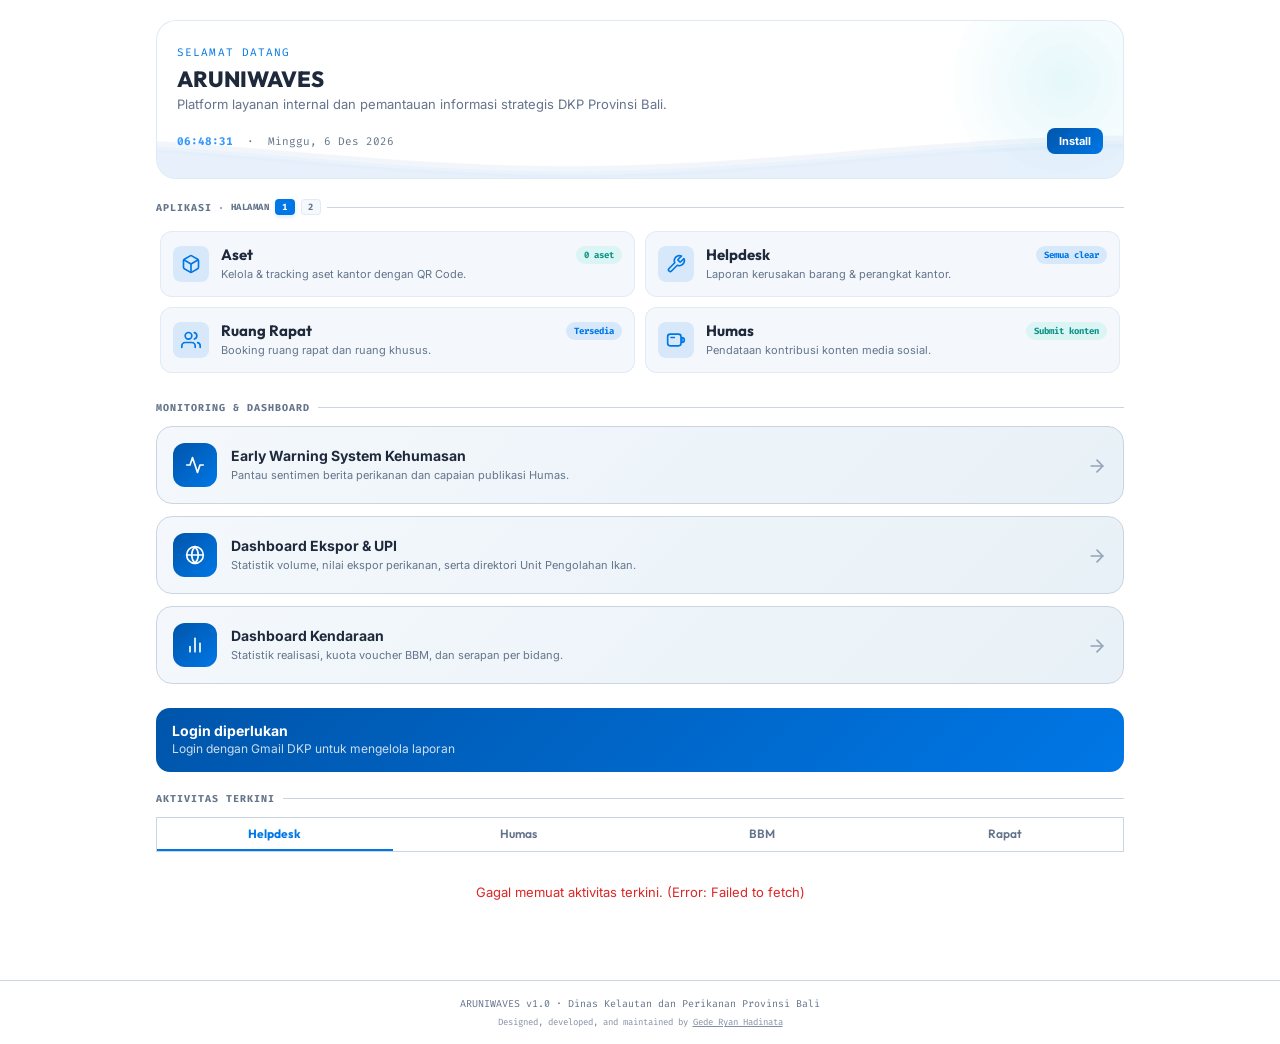
==== commit 9a838721: "Fix: Remove UTF-8 BOM from HTML files, restore missing Humas/Aset styles, and resolve navbar alignme" ====
--- a/index.html
+++ b/index.html
@@ -8,595 +8,66 @@
 <link rel="manifest" href="manifest.json"/>
 <link rel="apple-touch-icon" href="icons/icon-192.png"/>
 <title>ARUNIWAVES</title>
-<link href="https://fonts.googleapis.com/css2?family=Outfit:wght@300;400;500;600;700;800&family=Inter:wght@300;400;500;600;700;800&family=Fira+Code:wght@400;500;700&display=swap" rel="stylesheet"/>
+<link rel="stylesheet" href="shared.css"/>
 <script src="https://accounts.google.com/gsi/client" async defer></script>
 <style>
-:root {
-  --ink:    #FFFFFF; --ink2: #F4F8FC; --ink3: #E8F1F7;
-  --card:   #FFFFFF;
-  --sea:    #0055AA; --sea2: #004488; --wave: #0077E6;
-  --foam:   #3399FF; --sand: #E6F2FF; --light: #F8FAFD;
-  --text:   #1E293B; --muted:#64748B;
-  --border: #CBD5E1; --border2:#94A3B8;
-  --green:  #0D9488; --yellow:#CA8A04; --red:#DC2626;
-  --orange: #0077E6; --pink: #0077E6; --fuchsia: #3399FF; --indigo:#0077E6; --violet:#0055AA;
-  --mono: 'Fira Code', monospace; --sans: 'Inter', sans-serif; --title-sans: 'Outfit', sans-serif;
-}
-*,*::before,*::after{box-sizing:border-box;margin:0;padding:0}
-html{scroll-behavior:smooth}
-body{
-  background:var(--ink);color:var(--text);
-  font-family:var(--sans);min-height:100vh;
-  -webkit-font-smoothing:antialiased;
-}
-.svg-icon {
-  width: 20px;
-  height: 20px;
-  stroke: currentColor;
-  stroke-width: 2;
-  fill: none;
-  stroke-linecap: round;
-  stroke-linejoin: round;
-  display: inline-block;
-  vertical-align: middle;
-}
-.logo-mark .svg-icon, .nav-logo-mark .svg-icon, .nav-mark .svg-icon, .monitor-icon .svg-icon {
-  stroke: #ffffff !important;
-}
-/* ── CUSTOM SCROLLBAR ── */
-::-webkit-scrollbar {
-  width: 6px;
-  height: 6px;
-}
-::-webkit-scrollbar-track {
-  background: var(--ink2);
-}
-::-webkit-scrollbar-thumb {
-  background: var(--border2);
-  border-radius: 4px;
-}
-::-webkit-scrollbar-thumb:hover {
-  background: var(--wave);
-}
-
-.site-header{
-  position:sticky;top:0;z-index:200;
-  background:rgba(255,255,255,.95);backdrop-filter:blur(16px);
-  border-bottom:1px solid var(--border);
-  box-shadow: 0 1px 3px rgba(0,0,0,0.05);
-  padding:0 16px;height:56px;
-  display:flex;align-items:center;gap:12px;
-}
-.logo-wrap{display:flex;align-items:center;gap:10px;flex:1}
-.logo-mark{
-  width:34px;height:34px;border-radius:9px;flex-shrink:0;
-  background:linear-gradient(135deg,var(--sea),var(--wave));
-  display:flex;align-items:center;justify-content:center;
-}
-.logo-name{font-family:var(--title-sans);font-size:15px;font-weight:800;letter-spacing:-.01em}
-.logo-sub{font-size:9px;color:var(--muted);font-family:var(--mono);letter-spacing:.06em}
-.btn-install{
-  display:none;align-items:center;gap:6px;
-  padding:7px 14px;border-radius:8px;
-  background:linear-gradient(135deg,var(--sea),var(--wave));
-  border:none;color:#fff;
-  font-family:var(--sans);font-size:12px;font-weight:700;
-  cursor:pointer;transition:opacity .2s;white-space:nowrap;
-}
-.btn-install.show{display:flex}
-.btn-install:hover{opacity:.9}
-main{max-width:520px;margin:0 auto;padding:20px 16px 100px}
-.hero{
+/* ── INDEX.HTML — Page-specific styles only ──
+   Shared styles (variables, nav, tabs, forms, modal, toast)
+   sudah ada di shared.css. Jangan tambahkan CSS duplikat di sini.
+   ─────────────────────────────────────────── */
+
+main { max-width: 520px; margin: 0 auto; padding: 20px 16px 100px; }
+
+/* ── HERO SECTION ── */
+.hero {
   background: rgba(255, 255, 255, 0.75);
   backdrop-filter: blur(12px);
   -webkit-backdrop-filter: blur(12px);
   border: 1px solid rgba(0, 85, 170, 0.12);
   border-radius: 20px;
-  padding: 24px 20px;margin-bottom:20px;
-  position:relative;overflow:hidden;
-}
-.hero::before{
-  content:'';position:absolute;
-  top:-60px;right:-60px;
-  width:240px;height:240px;
-  background:radial-gradient(circle,rgba(0,180,216,.1) 0%,transparent 70%);
-  pointer-events:none;
-}
-.hero-greeting{
-  font-size:11px;color:var(--wave);font-family:var(--mono);
-  letter-spacing:.1em;margin-bottom:6px;
-}
-.hero-title{font-family:var(--title-sans);font-size:22px;font-weight:800;margin-bottom:4px;line-height:1.2}
-.hero-sub{font-size:13px;color:var(--muted);margin-bottom:16px}
-.hero-time{font-family:var(--mono);font-size:11px;color:var(--muted)}
-.hero-time strong{color:var(--foam)}
-.hero-content{position:relative;z-index:2}
-#hero-waves{position:absolute;top:0;left:0;width:100%;height:100%;pointer-events:none;z-index:1}
-.install-banner{
-  display:none;
-  background:rgba(0,180,216,.08);border:1px solid rgba(0,180,216,.2);
-  border-radius:12px;padding:12px 14px;margin-bottom:16px;
-  flex-direction:row;align-items:center;gap:12px;
-}
-.install-banner.show{display:flex}
-.install-banner-text{flex:1;font-size:12px;line-height:1.5}
-.install-banner-text strong{color:var(--wave);display:block;margin-bottom:2px}
-.btn-install-banner{
-  flex-shrink:0;padding:8px 16px;border-radius:8px;
-  background:linear-gradient(135deg,var(--sea),var(--wave));
-  border:none;color:#fff;font-family:var(--sans);
-  font-size:12px;font-weight:700;cursor:pointer;
-}
-.stats-strip{
-  display:grid;grid-template-columns:repeat(2,1fr);
-  gap:10px;margin-bottom:20px;
-}
-.stat-card{
-  background:var(--ink2);border:1px solid rgba(0, 85, 170, 0.08);
-  border-radius:12px;padding:14px 12px;text-align:center;
-  text-decoration:none;display:block;color:inherit;
-  transition:transform 0.25s cubic-bezier(0.34, 1.56, 0.64, 1), border-color 0.25s, box-shadow 0.25s;
-  cursor:pointer;
-}
-.stat-card:hover{
-  transform:translateY(-3px);
-  border-color:var(--wave);
-  box-shadow: 0 8px 24px rgba(0, 85, 170, 0.08);
-}
-.stat-num{
-  font-family:var(--title-sans);font-size:26px;font-weight:800;
-  background:linear-gradient(135deg,var(--wave),var(--foam));
-  -webkit-background-clip:text;-webkit-text-fill-color:transparent;
-}
-.stat-label{font-size:10px;color:var(--muted);margin-top:3px;font-family:var(--mono)}
-.section-title{
-  font-size:10px;font-weight:700;color:var(--muted);
-  text-transform:uppercase;letter-spacing:.1em;
-  font-family:var(--mono);margin-bottom:12px;
-  display:flex;align-items:center;gap:8px;
-}
-.section-title::after{content:'';flex:1;height:1px;background:var(--border)}
-.app-slider-wrap {
-  position: relative;
-  margin-bottom: 24px;
-}
-.app-grid {
-  display: flex;
-  flex-wrap: nowrap;
-  overflow-x: auto;
-  gap: 0;
-  margin-bottom: 24px;
-  scrollbar-width: none;
-  -webkit-overflow-scrolling: touch;
-  scroll-snap-type: x mandatory;
-}
-.app-grid::-webkit-scrollbar {
-  display: none;
-}
-.app-slide-page {
-  flex: 0 0 100%;
-  width: 100%;
-  display: grid;
-  grid-template-columns: repeat(2, 1fr);
-  gap: 10px;
-  scroll-snap-align: start;
-  box-sizing: border-box;
-  padding: 4px;
-}
-.app-card {
-  width: 100%;
-  flex: none;
-  background:var(--ink2);border:1px solid rgba(0, 85, 170, 0.08);
-  border-radius:12px;padding:10px;
-  text-decoration:none;display:flex;flex-direction:column;align-items:flex-start;gap:8px;
-  transition:transform 0.25s cubic-bezier(0.34, 1.56, 0.64, 1), border-color 0.25s, box-shadow 0.25s;position:relative;overflow:hidden;
-}
-.app-card::before{
-  content:'';position:absolute;inset:0;
-  opacity:0;transition:opacity .25s;
-}
-.app-card:hover{
-  border-color:var(--wave);
-  transform:translateY(-3px);
-  box-shadow: 0 8px 24px rgba(0, 85, 170, 0.08);
-}
-.app-card:hover::before{opacity:.04}
-.app-card-aset::before   {background:linear-gradient(135deg,var(--wave),var(--foam))}
-.app-card-helpdesk::before{background:linear-gradient(135deg,var(--wave),var(--foam))}
-.app-card-rapat::before  {background:linear-gradient(135deg,var(--indigo),var(--violet))}
-.app-card-humas::before  {background:linear-gradient(135deg,var(--pink),var(--violet))}
-.app-icon{
-  width:32px;height:32px;border-radius:8px;
-  display:flex;align-items:center;justify-content:center;font-size:16px;
-  flex-shrink:0;
-}
-.icon-aset   {background:rgba(0,119,230,.12)}
-.icon-helpdesk{background:rgba(0,119,230,.12)}
-.icon-rapat  {background:rgba(0,119,230,.12)}
-.icon-humas  {background:rgba(0,119,230,.12)}
-.app-content{
-  display:flex;flex-direction:column;gap:4px;width:100%;
-}
-.app-header-row{
-  display:flex;align-items:center;justify-content:flex-start;gap:6px;flex-wrap:wrap;
-}
-.app-name{font-family:var(--title-sans);font-size:13px;font-weight:700;color:var(--text);line-height:1.2}
-.app-desc{font-size:9px;color:var(--muted);line-height:1.25;overflow:hidden;text-overflow:ellipsis;display:-webkit-box;-webkit-line-clamp:2;-webkit-box-orient:vertical}
-.app-badge{
-  font-size:8px;font-weight:700;padding:2px 6px;
-  border-radius:99px;font-family:var(--mono);
-  display:inline-block;width:fit-content;
-}
-.badge-new{background:rgba(45,212,191,.12);color:var(--green)}
-.badge-count{background:rgba(0, 119, 230, 0.12);color:var(--wave)}
-.activity-list{margin-bottom:20px}
-.activity-item{
-  display:flex;align-items:center;gap:12px;
-  padding:12px 0;border-bottom:1px solid var(--border);
-}
-.activity-item:last-child{border-bottom:none}
-.act-dot{
-  width:8px;height:8px;border-radius:50%;flex-shrink:0;
-}
-.dot-helpdesk{background:var(--orange)}
-.dot-booking {background:var(--indigo)}
-.dot-humas   {background:var(--pink)}
-.dot-aset    {background:var(--wave)}
-.act-content{flex:1;min-width:0}
-.act-title{font-size:13px;font-weight:600;margin-bottom:2px;color:var(--text);overflow:hidden;text-overflow:ellipsis;white-space:nowrap}
-.act-meta{font-size:11px;color:var(--muted);overflow:hidden;text-overflow:ellipsis;white-space:nowrap}
-.act-time{font-size:10px;color:var(--muted);font-family:var(--mono);flex-shrink:0;margin-left:8px;text-align:right}
-.quick-links{
-  display:grid;grid-template-columns:1fr 1fr;gap:8px;margin-bottom:20px;
-}
-.quick-link{
-  display:flex;align-items:center;gap:10px;
-  padding:12px 14px;
-  background:var(--ink2);border:1px solid var(--border);
-  border-radius:12px;text-decoration:none;
-  transition:border-color .2s;
-}
-.quick-link:hover{border-color:var(--border2)}
-.quick-link-icon{font-size:18px}
-.quick-link-text{font-size:12px;font-weight:600}
-.quick-link-sub{font-size:10px;color:var(--muted);margin-top:1px}
-.site-footer{
-  text-align:center;padding:16px;
-  font-size:10px;color:var(--muted);
-  font-family:var(--mono);
-  border-top:1px solid var(--border);
-}
-.bottom-nav{
-  position:fixed;bottom:0;left:0;right:0;z-index:100;
-  background:rgba(255,255,255,.95);backdrop-filter:blur(16px);
-  border-top:1px solid var(--border);
-  box-shadow: 0 -2px 10px rgba(0,0,0,0.05);
-  display:flex;padding:8px 0 env(safe-area-inset-bottom);
-}
-.nav-item{
-  flex:1;display:flex;flex-direction:column;align-items:center;gap:3px;
-  padding:6px 4px;cursor:pointer;text-decoration:none;
-  color:var(--muted);
-  transition:color 0.2s, opacity 0.2s;
-}
-.nav-item:hover{opacity:.8}
-.nav-icon{font-size:20px;line-height:1;display:flex;align-items:center;justify-content:center}
-.nav-label{font-size:9px;font-weight:600;color:inherit;font-family:var(--mono)}
-.nav-item.active{color:var(--wave)}
-.nav-item.active .nav-icon{filter:drop-shadow(0 0 5px var(--wave))}
-.more-drawer{
-  position:fixed;bottom:64px;left:0;right:0;z-index:150;
-  background:var(--ink2);border-top:1px solid var(--border);
-  padding:12px 16px;display:none;animation:slideUp .2s ease;
-}
-.more-drawer.open{display:block}
-.more-grid{display:grid;grid-template-columns:repeat(3,1fr);gap:10px}
-.more-item{
-  display:flex;flex-direction:column;align-items:center;gap:6px;
-  padding:14px 8px;background:var(--ink3);border:1px solid var(--border);
-  border-radius:12px;cursor:pointer;text-decoration:none;transition:border-color .2s;
-}
-.more-item:hover{border-color:var(--border2)}
-.more-item-icon{font-size:22px}
-.more-item-label{font-size:10px;color:var(--muted);font-family:var(--mono);text-align:center}
-/* ── SHIMMER SKELETON UTILITY ── */
-@keyframes shimmer {
-  100% { transform: translateX(100%); }
-}
-.shimmer, .shimmer-card {
+  padding: 24px 20px;
+  margin-bottom: 20px;
   position: relative;
   overflow: hidden;
-  background-color: var(--ink2);
-  border-radius: 6px;
-}
-.shimmer::after, .shimmer-card::after {
+}
+.hero::before {
+  content: '';
   position: absolute;
-  top: 0; right: 0; bottom: 0; left: 0;
-  transform: translateX(-100%);
-  background-image: linear-gradient(
-    90deg,
-    rgba(255, 255, 255, 0) 0%,
-    rgba(255, 255, 255, 0.4) 20%,
-    rgba(255, 255, 255, 0.7) 60%,
-    rgba(255, 255, 255, 0) 100%
-  );
-  animation: shimmer 1.5s infinite;
-  content: '';
+  top: -60px; right: -60px;
+  width: 240px; height: 240px;
+  background: radial-gradient(circle, rgba(0, 180, 216, .1) 0%, transparent 70%);
   pointer-events: none;
 }
-@keyframes fadeUp{from{opacity:0;transform:translateY(14px)}to{opacity:1;transform:translateY(0)}}
-@keyframes slideUp{from{transform:translateY(100%)}to{transform:translateY(0)}}
-.app-grid .app-card{animation:fadeUp .4s ease both}
-.app-card:nth-child(1){animation-delay:.05s}
-.app-card:nth-child(2){animation-delay:.1s}
-.app-card:nth-child(3){animation-delay:.15s}
-.app-card:nth-child(4){animation-delay:.2s}
-
-/* ── MONITORING TEASER ── */
-.monitor-card{
-  display:flex;align-items:center;gap:10px;
-  background:linear-gradient(135deg,var(--ink2) 0%,var(--ink3) 100%);
-  border:1px solid var(--border);border-radius:14px;
-  padding:12px;margin-bottom:24px;text-decoration:none;
-  transition:border-color .2s, transform .2s;
-}
-.monitor-card:hover{border-color:var(--border2);transform:translateY(-1px)}
-.monitor-icon{
-  width:36px;height:36px;border-radius:10px;flex-shrink:0;
-  background:linear-gradient(135deg,var(--sea),var(--wave));
-  display:flex;align-items:center;justify-content:center;font-size:16px;
-}
-.monitor-icon .svg-icon {
-  width: 18px;
-  height: 18px;
-}
-.monitor-body{flex:1;min-width:0}
-.monitor-title{font-size:13px;font-weight:700;color:var(--text);margin-bottom:2px}
-.monitor-desc{font-size:10px;color:var(--muted);line-height:1.4}
-.monitor-arrow{font-size:14px;color:var(--border2);flex-shrink:0}
-
-/* ── DESKTOP & KEYBOARD STYLES ── */
-.desktop-nav {
-  display: none;
-  gap: 16px;
-  margin-left: 24px;
-}
-.desktop-nav-item {
-  color: var(--muted);
-  text-decoration: none;
-  font-size: 13px;
-  font-weight: 600;
-  transition: color 0.2s, background 0.2s;
-  padding: 6px 12px;
-  border-radius: 6px;
-}
-.desktop-nav-item:hover {
-  color: var(--text);
-  background: var(--ink2);
-}
-.desktop-nav-item.active {
-  color: var(--wave);
-  background: rgba(0, 119, 182, 0.08);
-}
-.desktop-layout {
-  display: block;
-}
-
-/* ── HOMEPAGE CALENDAR WIDGET ── */
-.calendar-card {
-  background: var(--ink2);
-  border: 1px solid var(--border);
-  border-radius: 16px;
-  padding: 16px;
-  margin-bottom: 24px;
-}
-.calendar-header {
-  display: flex;
-  justify-content: space-between;
-  align-items: center;
-  margin-bottom: 12px;
-}
-.calendar-month-year {
-  font-size: 14px;
-  font-weight: 700;
-  font-family: var(--sans);
-  color: var(--text);
-}
-.btn-cal-nav {
-  background: none;
-  border: 1px solid var(--border);
-  border-radius: 8px;
-  width: 28px;
-  height: 28px;
-  display: flex;
-  align-items: center;
-  justify-content: center;
-  cursor: pointer;
-  color: var(--muted);
-  transition: all 0.2s;
-}
-.btn-cal-nav:hover {
-  background: var(--ink3);
-  color: var(--text);
-  border-color: var(--border2);
-}
-/* ── HOMEPAGE DATE STRIP CALENDAR ── */
-.date-strip {
-  display: flex;
-  gap: 8px;
-  overflow-x: auto;
-  padding-bottom: 4px;
-  margin-bottom: 12px;
-  scrollbar-width: none;
-}
-.date-strip::-webkit-scrollbar { display: none; }
-.date-btn {
-  flex: 1;
-  min-width: 50px;
-  background: var(--ink2);
-  border: 1px solid var(--border);
-  border-radius: 12px;
-  padding: 8px 4px;
-  text-align: center;
-  cursor: pointer;
-  transition: all 0.2s;
-  user-select: none;
-}
-.date-btn:hover { border-color: var(--border2); }
-.date-btn.active {
-  background: var(--wave);
-  border-color: transparent;
-  color: #fff;
-}
-.date-btn.active .date-day, .date-btn.active .date-num { color: #fff; }
-.date-day { font-size: 9px; text-transform: uppercase; color: var(--muted); font-family: var(--sans); font-weight: 700; }
-.date-num { font-size: 14px; font-weight: 700; font-family: var(--mono); margin-top: 2px; }
-.date-btn.has-meeting {
-  border-color: rgba(239, 68, 68, 0.35);
-  background: rgba(239, 68, 68, 0.08);
-}
-.date-btn.has-meeting .date-num { color: var(--red); }
-.date-btn.active.has-meeting {
-  background: var(--red);
-  border-color: transparent;
-}
-.date-btn.active.has-meeting .date-num { color: #fff; }
-.calendar-bookings-list {
-  border-top: 1px dashed var(--border);
-  padding-top: 12px;
-  margin-top: 12px;
-}
-.cal-booking-item {
-  background: #fff;
-  border: 1px solid rgba(0, 85, 170, 0.08);
-  border-radius: 10px;
-  padding: 10px 12px;
-  margin-bottom: 8px;
-  display: flex;
-  flex-direction: column;
-  gap: 4px;
-  text-align: left;
-  cursor: pointer;
-  transition: transform 0.25s cubic-bezier(0.34, 1.56, 0.64, 1), border-color 0.25s, box-shadow 0.25s;
-}
-.cal-booking-item:last-child {
-  margin-bottom: 0;
-}
-.cal-booking-item:hover {
-  border-color: var(--wave);
-  transform: translateY(-2px);
-  box-shadow: 0 8px 24px rgba(0, 85, 170, 0.08);
-}
-.cal-booking-title {
-  font-family: var(--title-sans);
-  font-size: 13px;
-  font-weight: 700;
-  color: var(--text);
-}
-.cal-booking-meta {
-  font-size: 11px;
-  color: var(--muted);
-  display: flex;
-  justify-content: space-between;
-}
-.cal-booking-time {
-  font-size: 11px;
-  font-weight: 600;
-  color: var(--indigo);
-}
-.cal-booking-empty {
-  font-size: 12px;
-  color: var(--muted);
-  text-align: center;
-  padding: 8px 0;
-}
-body.keyboard-open .bottom-nav {
-  display: none !important;
-}
-body.keyboard-open .more-drawer {
-  display: none !important;
-}
-@media (min-width: 768px) {
-  .desktop-nav {
-    display: flex;
-  }
-  .bottom-nav {
-    display: none !important;
-  }
-  main {
-    max-width: 1000px;
-    padding-bottom: 40px;
-  }
-  .app-card {
-    flex: 0 0 calc(25% - 7.5px);
-    flex-direction: row;
-    align-items: flex-start;
-    padding: 14px 12px;
-    gap: 12px;
-  }
-  .app-content {
-    flex: 1;
-    min-width: 0;
-  }
-  .app-header-row {
-    justify-content: space-between;
-    flex-wrap: nowrap;
-  }
-  .app-icon {
-    width: 36px;
-    height: 36px;
-    font-size: 18px;
-  }
-  .app-name {
-    font-size: 15px;
-  }
-  .app-desc {
-    font-size: 11px;
-  }
-  .app-badge {
-    font-size: 9px;
-    padding: 3px 8px;
-  }
-  .monitor-card {
-    padding: 16px;
-    gap: 14px;
-    border-radius: 16px;
-  }
-  .monitor-icon {
-    width: 44px;
-    height: 44px;
-    border-radius: 12px;
-    font-size: 20px;
-  }
-  .monitor-icon .svg-icon {
-    width: 20px;
-    height: 20px;
-  }
-  .monitor-title {
-    font-size: 14px;
-    margin-bottom: 3px;
-  }
-  .monitor-desc {
-    font-size: 11px;
-    line-height: 1.5;
-  }
-  .monitor-arrow {
-    font-size: 18px;
-  }
-}
-/* ── SKY & OCEAN ANIMATIONS ── */
-.sky-decor {
-  position: absolute;
-  top: 0; left: 0; right: 0; bottom: 0;
-  pointer-events: none;
-  z-index: 1;
-  overflow: hidden;
-}
+.hero-greeting { font-size: 11px; color: var(--wave); font-family: var(--mono); letter-spacing: .1em; margin-bottom: 6px; }
+.hero-title    { font-family: var(--title-sans); font-size: 22px; font-weight: 800; margin-bottom: 4px; line-height: 1.2; }
+.hero-sub      { font-size: 13px; color: var(--muted); margin-bottom: 16px; }
+.hero-time     { font-family: var(--mono); font-size: 11px; color: var(--muted); }
+.hero-time strong { color: var(--foam); }
+.hero-content  { position: relative; z-index: 2; }
+
+/* ── HERO SVG WAVE ANIMATION ── */
+.hero-waves-wrap {
+  position: absolute; bottom: -2px; left: 0;
+  width: 100%; height: 48px;
+  pointer-events: none; z-index: 1; overflow: hidden;
+}
+.hero-waves { width: 100%; height: 100%; min-height: 48px; max-height: 48px; }
+.parallax-waves > use { animation: move-forever 25s cubic-bezier(.55,.5,.45,.5) infinite; }
+.parallax-waves > use:nth-child(1) { animation-delay: -2s;  animation-duration: 7s; }
+.parallax-waves > use:nth-child(2) { animation-delay: -3s;  animation-duration: 10s; }
+.parallax-waves > use:nth-child(3) { animation-delay: -4s;  animation-duration: 13s; }
+.parallax-waves > use:nth-child(4) { animation-delay: -5s;  animation-duration: 20s; }
+@keyframes move-forever {
+  0%   { transform: translate3d(-90px, 0, 0); }
+  100% { transform: translate3d(85px, 0, 0); }
+}
+
+/* ── SKY DECORATIONS (clouds & birds) ── */
+.sky-decor { position: absolute; top: 0; left: 0; right: 0; bottom: 0; pointer-events: none; z-index: 1; overflow: hidden; }
 .cloud {
   position: absolute;
   background: rgba(255, 255, 255, 0.4);
   border-radius: 99px;
-  -webkit-filter: blur(2px);
   filter: blur(2px);
   animation: drift 35s linear infinite;
 }
@@ -606,306 +77,259 @@
   background: rgba(255, 255, 255, 0.4);
   border-radius: 50%;
 }
-.cloud-1 {
-  width: 50px; height: 16px;
-  top: 15%; left: -60px;
-  animation-delay: 0s;
-}
+.cloud-1 { width: 50px; height: 16px; top: 15%; left: -60px; animation-delay: 0s; }
 .cloud-1::before { width: 24px; height: 24px; top: -12px; left: 8px; }
-.cloud-1::after { width: 20px; height: 20px; top: -8px; left: 22px; }
-
-.cloud-2 {
-  width: 70px; height: 20px;
-  top: 35%; left: -80px;
-  animation-duration: 45s;
-  animation-delay: -15s;
-  opacity: 0.6;
-}
+.cloud-1::after  { width: 20px; height: 20px; top: -8px;  left: 22px; }
+.cloud-2 { width: 70px; height: 20px; top: 35%; left: -80px; animation-duration: 45s; animation-delay: -15s; opacity: 0.6; }
 .cloud-2::before { width: 32px; height: 32px; top: -16px; left: 10px; }
-.cloud-2::after { width: 24px; height: 24px; top: -10px; left: 30px; }
-
-@keyframes drift {
-  from { left: -80px; }
-  to { left: 100%; }
-}
-
-.bird {
-  position: absolute;
-  width: 14px; height: 10px;
-  color: rgba(0, 85, 170, 0.2);
-  animation: fly 22s linear infinite;
-}
+.cloud-2::after  { width: 24px; height: 24px; top: -10px; left: 30px; }
+@keyframes drift { from { left: -80px; } to { left: 100%; } }
+
+.bird { position: absolute; width: 14px; height: 10px; color: rgba(0, 85, 170, 0.2); animation: fly 22s linear infinite; }
 .bird-1 { top: 12%; left: -20px; animation-delay: 4s; }
 .bird-2 { top: 22%; left: -30px; animation-duration: 28s; animation-delay: -8s; transform: scale(0.75); }
-
 @keyframes fly {
-  0% { transform: translate(0, 0) rotate(5deg) scaleX(1); }
-  50% { transform: translate(250px, -15px) rotate(-5deg) scaleX(1); }
+  0%   { transform: translate(0, 0) rotate(5deg) scaleX(1); }
+  50%  { transform: translate(250px, -15px) rotate(-5deg) scaleX(1); }
   100% { transform: translate(550px, 0) rotate(5deg) scaleX(1); }
 }
-.bird svg, .bird svg path {
-  width: 100%; height: 100%;
-  stroke: currentColor !important;
-  fill: none !important;
-  stroke-width: 2.2;
-  stroke-linecap: round;
-  stroke-linejoin: round;
-}
-.bird-wings {
-  animation: flap 0.5s ease-in-out infinite alternate;
-  transform-origin: center;
-}
-@keyframes flap {
-  from { transform: scaleY(1.2); }
-  to { transform: scaleY(-0.4); }
-}
-
-.more-item.active {
-  border-color: var(--wave, #0077E6);
-  background: rgba(0, 119, 230, 0.08);
-}
-.more-item.active .more-item-icon svg {
-  stroke: var(--wave, #0077E6);
-}
-.more-item.active .more-item-label {
-  color: var(--wave, #0077E6);
-  font-weight: 700;
-}
-
-
-/* ── SVG Wave Animation ── */
-.hero-waves-wrap {
-  position: absolute;
-  bottom: -2px;
-  left: 0;
-  width: 100%;
-  height: 48px;
-  pointer-events: none;
-  z-index: 1;
-  overflow: hidden;
-}
-.hero-waves {
-  width: 100%;
-  height: 100%;
-  min-height: 48px;
-  max-height: 48px;
-}
-.parallax-waves > use {
-  animation: move-forever 25s cubic-bezier(.55,.5,.45,.5) infinite;
-}
-.parallax-waves > use:nth-child(1) {
-  animation-delay: -2s;
-  animation-duration: 7s;
-}
-.parallax-waves > use:nth-child(2) {
-  animation-delay: -3s;
-  animation-duration: 10s;
-}
-.parallax-waves > use:nth-child(3) {
-  animation-delay: -4s;
-  animation-duration: 13s;
-}
-.parallax-waves > use:nth-child(4) {
-  animation-delay: -5s;
-  animation-duration: 20s;
-}
-@keyframes move-forever {
-  0% {
-    transform: translate3d(-90px, 0, 0);
-  }
-  100% {
-    transform: translate3d(85px, 0, 0);
-  }
-}
-
-
-/* Navigation overrides for 6-item mobile bottom nav & centered desktop nav */
-.bottom-nav { display: none !important; }
-.more-drawer { display: none !important; }
-main { padding-bottom: 40px !important; }
-
-/* Integrated section header page buttons */
-.app-section-header {
-  display: flex;
-  align-items: center;
-  gap: 6px;
-}
-.title-dot {
-  color: var(--border2);
-  font-weight: bold;
-  user-select: none;
-}
-.title-page-label {
-  font-size: 9px;
-  color: var(--muted);
-  text-transform: uppercase;
-  font-family: var(--mono);
-  letter-spacing: 0.05em;
-  user-select: none;
-}
+.bird svg, .bird svg path { width: 100%; height: 100%; stroke: currentColor !important; fill: none !important; stroke-width: 2.2; stroke-linecap: round; stroke-linejoin: round; }
+.bird-wings { animation: flap 0.5s ease-in-out infinite alternate; transform-origin: center; }
+@keyframes flap { from { transform: scaleY(1.2); } to { transform: scaleY(-0.4); } }
+
+/* ── STATS STRIP ── */
+.stats-strip { display: grid; grid-template-columns: repeat(2, 1fr); gap: 10px; margin-bottom: 20px; }
+.stat-card {
+  background: var(--ink2);
+  border: 1px solid rgba(0, 85, 170, 0.08);
+  border-radius: 12px; padding: 14px 12px; text-align: center;
+  text-decoration: none; display: block; color: inherit;
+  transition: transform 0.25s cubic-bezier(0.34, 1.56, 0.64, 1), border-color 0.25s, box-shadow 0.25s;
+  cursor: pointer;
+}
+.stat-card:hover { transform: translateY(-3px); border-color: var(--wave); box-shadow: 0 8px 24px rgba(0, 85, 170, 0.08); }
+.stat-num {
+  font-family: var(--title-sans); font-size: 26px; font-weight: 800;
+  background: linear-gradient(135deg, var(--wave), var(--foam));
+  -webkit-background-clip: text; -webkit-text-fill-color: transparent;
+}
+.stat-label { font-size: 10px; color: var(--muted); margin-top: 3px; font-family: var(--mono); }
+
+/* ── APP GRID (carousel) ── */
+.app-grid {
+  display: flex; flex-wrap: nowrap; overflow-x: auto;
+  gap: 0; margin-bottom: 24px;
+  scrollbar-width: none; -webkit-overflow-scrolling: touch;
+  scroll-snap-type: x mandatory;
+}
+.app-grid::-webkit-scrollbar { display: none; }
+.app-slide-page {
+  flex: 0 0 100%; width: 100%;
+  display: grid; grid-template-columns: repeat(2, 1fr);
+  gap: 10px; scroll-snap-align: start;
+  box-sizing: border-box; padding: 4px;
+}
+.app-card {
+  width: 100%; flex: none;
+  background: var(--ink2); border: 1px solid rgba(0, 85, 170, 0.08);
+  border-radius: 12px; padding: 10px;
+  text-decoration: none; display: flex; flex-direction: column;
+  align-items: flex-start; gap: 8px;
+  transition: transform 0.25s cubic-bezier(0.34, 1.56, 0.64, 1), border-color 0.25s, box-shadow 0.25s;
+  position: relative; overflow: hidden;
+  animation: fadeUp .4s ease both;
+}
+.app-card:nth-child(1) { animation-delay: .05s; }
+.app-card:nth-child(2) { animation-delay: .10s; }
+.app-card:nth-child(3) { animation-delay: .15s; }
+.app-card:nth-child(4) { animation-delay: .20s; }
+.app-card::before { content: ''; position: absolute; inset: 0; opacity: 0; transition: opacity .25s; }
+.app-card:hover { border-color: var(--wave); transform: translateY(-3px); box-shadow: 0 8px 24px rgba(0, 85, 170, 0.08); }
+.app-card:hover::before { opacity: .04; }
+.app-card-aset::before    { background: linear-gradient(135deg, var(--wave), var(--foam)); }
+.app-card-helpdesk::before{ background: linear-gradient(135deg, var(--wave), var(--foam)); }
+.app-card-rapat::before   { background: linear-gradient(135deg, var(--indigo), var(--violet)); }
+.app-card-humas::before   { background: linear-gradient(135deg, var(--pink), var(--violet)); }
+.app-icon { width: 32px; height: 32px; border-radius: 8px; display: flex; align-items: center; justify-content: center; font-size: 16px; flex-shrink: 0; }
+.icon-aset    { background: rgba(0, 119, 230, .12); }
+.icon-helpdesk{ background: rgba(0, 119, 230, .12); }
+.icon-rapat   { background: rgba(0, 119, 230, .12); }
+.icon-humas   { background: rgba(0, 119, 230, .12); }
+.app-content  { display: flex; flex-direction: column; gap: 4px; width: 100%; }
+.app-header-row { display: flex; align-items: center; justify-content: flex-start; gap: 6px; flex-wrap: wrap; }
+.app-name { font-family: var(--title-sans); font-size: 13px; font-weight: 700; color: var(--text); line-height: 1.2; }
+.app-desc { font-size: 9px; color: var(--muted); line-height: 1.25; overflow: hidden; text-overflow: ellipsis; display: -webkit-box; -webkit-line-clamp: 2; -webkit-box-orient: vertical; }
+
+/* ── APP SECTION HEADER (pagination dots) ── */
+.app-section-header { display: flex; align-items: center; gap: 6px; }
+.title-dot        { color: var(--border2); font-weight: bold; user-select: none; }
+.title-page-label { font-size: 9px; color: var(--muted); text-transform: uppercase; font-family: var(--mono); letter-spacing: 0.05em; user-select: none; }
 .title-page-btn {
-  font-size: 9px;
-  font-weight: 700;
-  font-family: var(--mono);
-  color: var(--muted);
-  padding: 1px 6px;
-  border-radius: 4px;
-  cursor: pointer;
-  transition: all 0.2s ease;
-  background: rgba(0, 85, 170, 0.04);
-  border: 1px solid rgba(0, 85, 170, 0.08);
-  user-select: none;
-  display: inline-flex;
-  align-items: center;
-  justify-content: center;
-}
-.title-page-btn:hover {
-  color: var(--text);
-  background: rgba(0, 85, 170, 0.08);
-}
-.title-page-btn.active {
-  background: var(--wave);
-  border-color: transparent;
-  color: #fff;
-  box-shadow: 0 2px 4px rgba(0, 119, 230, 0.15);
-}
-
+  font-size: 9px; font-weight: 700; font-family: var(--mono);
+  color: var(--muted); padding: 1px 6px; border-radius: 4px;
+  cursor: pointer; transition: all 0.2s ease;
+  background: rgba(0, 85, 170, 0.04); border: 1px solid rgba(0, 85, 170, 0.08);
+  user-select: none; display: inline-flex; align-items: center; justify-content: center;
+}
+.title-page-btn:hover  { color: var(--text); background: rgba(0, 85, 170, 0.08); }
+.title-page-btn.active { background: var(--wave); border-color: transparent; color: #fff; box-shadow: 0 2px 4px rgba(0, 119, 230, 0.15); }
+
+/* ── MONITOR / DASHBOARD CARDS ── */
+.monitor-card {
+  display: flex; align-items: center; gap: 10px;
+  background: linear-gradient(135deg, var(--ink2) 0%, var(--ink3) 100%);
+  border: 1px solid var(--border); border-radius: 14px;
+  padding: 12px; margin-bottom: 24px; text-decoration: none;
+  transition: border-color .2s, transform .2s;
+}
+.monitor-card:hover { border-color: var(--border2); transform: translateY(-1px); }
+.monitor-icon {
+  width: 36px; height: 36px; border-radius: 10px; flex-shrink: 0;
+  background: var(--brand-grad);
+  display: flex; align-items: center; justify-content: center; font-size: 16px;
+}
+.monitor-icon .svg-icon { width: 18px; height: 18px; }
+.monitor-body  { flex: 1; min-width: 0; }
+.monitor-title { font-size: 13px; font-weight: 700; color: var(--text); margin-bottom: 2px; }
+.monitor-desc  { font-size: 10px; color: var(--muted); line-height: 1.4; }
+.monitor-arrow { font-size: 14px; color: var(--border2); flex-shrink: 0; }
+
+/* ── ACTIVITY LIST ── */
+.activity-list { margin-bottom: 20px; }
+.activity-item {
+  display: flex; align-items: center; gap: 12px;
+  padding: 12px 0; border-bottom: 1px solid var(--border);
+}
+.activity-item:last-child { border-bottom: none; }
+.act-dot  { width: 8px; height: 8px; border-radius: 50%; flex-shrink: 0; }
+.dot-helpdesk { background: var(--orange); }
+.dot-booking  { background: var(--indigo); }
+.dot-humas    { background: var(--pink); }
+.dot-aset     { background: var(--wave); }
+.act-content  { flex: 1; min-width: 0; }
+.act-title    { font-size: 13px; font-weight: 600; margin-bottom: 2px; color: var(--text); overflow: hidden; text-overflow: ellipsis; white-space: nowrap; }
+.act-meta     { font-size: 11px; color: var(--muted); overflow: hidden; text-overflow: ellipsis; white-space: nowrap; }
+.act-time     { font-size: 10px; color: var(--muted); font-family: var(--mono); flex-shrink: 0; margin-left: 8px; text-align: right; }
+
+/* ── HOMEPAGE DATE STRIP CALENDAR ── */
+.date-strip { display: flex; gap: 8px; overflow-x: auto; padding-bottom: 4px; margin-bottom: 12px; scrollbar-width: none; }
+.date-strip::-webkit-scrollbar { display: none; }
+.date-btn {
+  flex: 1; min-width: 50px;
+  background: var(--ink2); border: 1px solid var(--border);
+  border-radius: 12px; padding: 8px 4px; text-align: center;
+  cursor: pointer; transition: all 0.2s; user-select: none;
+}
+.date-btn:hover { border-color: var(--border2); }
+.date-btn.active { background: var(--wave); border-color: transparent; color: #fff; }
+.date-btn.active .date-day, .date-btn.active .date-num { color: #fff; }
+.date-day { font-size: 9px; text-transform: uppercase; color: var(--muted); font-family: var(--sans); font-weight: 700; }
+.date-num { font-size: 14px; font-weight: 700; font-family: var(--mono); margin-top: 2px; }
+.date-btn.has-meeting { border-color: rgba(239, 68, 68, 0.35); background: rgba(239, 68, 68, 0.08); }
+.date-btn.has-meeting .date-num { color: var(--red); }
+.date-btn.active.has-meeting { background: var(--red); border-color: transparent; }
+.date-btn.active.has-meeting .date-num { color: #fff; }
+.calendar-bookings-list { border-top: 1px dashed var(--border); padding-top: 12px; margin-top: 12px; }
+.cal-booking-empty { font-size: 12px; color: var(--muted); text-align: center; padding: 8px 0; }
+
+/* ── GOOGLE LOGIN BAR ── */
+#login-bar {
+  display: flex; align-items: center; gap: 12px;
+  background: var(--brand-grad);
+  border-radius: 14px; padding: 14px 16px; margin-bottom: 16px;
+}
+#login-bar .login-bar-text { flex: 1; }
+#login-bar .login-bar-title { color: #fff; font-weight: 700; font-size: 14px; margin-bottom: 2px; }
+#login-bar .login-bar-sub   { color: rgba(255,255,255,0.8); font-size: 12px; line-height: 1.4; }
+#gis-btn-container { flex-shrink: 0; }
+#gis-btn-container > div { border-radius: 8px !important; overflow: hidden; }
+
+#user-bar {
+  display: none; align-items: center; gap: 10px;
+  background: rgba(16, 185, 129, 0.08);
+  border: 1px solid rgba(16, 185, 129, 0.18);
+  border-radius: 14px; padding: 10px 14px; margin-bottom: 16px;
+}
+#user-bar .user-name  { font-weight: 600; font-size: 13px; color: var(--text); }
+#user-bar .user-email { font-size: 11px; color: var(--muted); }
+.btn-logout { margin-left: auto; background: transparent; border: 1px solid var(--border); color: var(--muted); border-radius: 8px; padding: 5px 12px; font-size: 12px; cursor: pointer; }
+.btn-logout:hover { border-color: var(--red); color: var(--red); }
+
+/* ── QUICK LINKS ── */
+.quick-links { display: grid; grid-template-columns: 1fr 1fr; gap: 8px; margin-bottom: 20px; }
+.quick-link {
+  display: flex; align-items: center; gap: 10px;
+  padding: 12px 14px;
+  background: var(--ink2); border: 1px solid var(--border);
+  border-radius: 12px; text-decoration: none; transition: border-color .2s;
+}
+.quick-link:hover { border-color: var(--border2); }
+.quick-link-icon { font-size: 18px; }
+.quick-link-text { font-size: 12px; font-weight: 600; }
+.quick-link-sub  { font-size: 10px; color: var(--muted); margin-top: 1px; }
+
+/* ── DESKTOP LAYOUT ── */
+.desktop-layout { display: block; }
+
+/* ── RESPONSIVE (desktop overrides for this page) ── */
 @media (min-width: 768px) {
-  .site-header, .topnav { position: relative !important; }
-  .desktop-nav {
-    position: absolute !important;
-    left: 50% !important;
-    transform: translateX(-50%) !important;
-    display: flex !important;
-    align-items: center !important;
-    gap: 8px !important;
-    margin-left: 0 !important;
-  }
-  .desktop-nav-item {
-    font-size: 11px !important;
-    padding: 4px 8px !important;
-  }
-}
-@media (min-width: 1024px) {
-  .desktop-nav {
-    gap: 16px !important;
-  }
-  .desktop-nav-item {
-    font-size: 13px !important;
-    padding: 6px 12px !important;
-  }
-}
-
-/* ── Google Login Bar ── */
-#login-bar{display:flex;align-items:center;gap:12px;background:linear-gradient(135deg,#0055AA,#0077E6);border-radius:14px;padding:14px 16px;margin-bottom:16px;}
-#login-bar .login-bar-text{flex:1;}
-#login-bar .login-bar-title{color:#fff;font-weight:700;font-size:14px;margin-bottom:2px;}
-#login-bar .login-bar-sub{color:rgba(255,255,255,0.8);font-size:12px;line-height:1.4;}
-#gis-btn-container{flex-shrink:0;}
-#gis-btn-container>div{border-radius:8px!important;overflow:hidden;}
-
+  main { max-width: 1000px; padding-bottom: 40px !important; }
+  .app-card {
+    flex: 0 0 calc(25% - 7.5px);
+    flex-direction: row; align-items: flex-start;
+    padding: 14px 12px; gap: 12px;
+  }
+  .app-content { flex: 1; min-width: 0; }
+  .app-header-row { justify-content: space-between; flex-wrap: nowrap; }
+  .app-icon  { width: 36px; height: 36px; font-size: 18px; }
+  .app-name  { font-size: 15px; }
+  .app-desc  { font-size: 11px; }
+  .app-badge { font-size: 9px; padding: 3px 8px; }
+  .monitor-card { padding: 16px; gap: 14px; border-radius: 16px; }
+  .monitor-icon { width: 44px; height: 44px; border-radius: 12px; font-size: 20px; }
+  .monitor-icon .svg-icon { width: 20px; height: 20px; }
+  .monitor-title { font-size: 14px; margin-bottom: 3px; }
+  .monitor-desc  { font-size: 11px; line-height: 1.5; }
+  .monitor-arrow { font-size: 18px; }
+}
+
+/* ── MOBILE LOGIN BAR STACK ── */
 @media (max-width: 576px) {
   #login-bar {
-    flex-direction: column;
-    align-items: center;
-    text-align: center;
-    gap: 14px;
-    padding: 20px 16px;
-  }
-  #login-bar .login-bar-text {
-    width: 100%;
-  }
-  #gis-btn-container {
-    width: 100%;
-    display: flex;
-    justify-content: center;
-  }
-  #user-bar {
-    flex-direction: column;
-    align-items: center;
-    text-align: center;
-    gap: 12px;
-    padding: 16px;
-  }
-  .btn-logout {
-    margin-left: 0 !important;
-    width: 100%;
-    text-align: center;
-  }
-}
-#user-bar{display:none;align-items:center;gap:10px;background:rgba(16, 185, 129, 0.08);border:1px solid rgba(16, 185, 129, 0.18);border-radius:14px;padding:10px 14px;margin-bottom:16px;}
-#user-bar .user-name{font-weight:600;font-size:13px;color:var(--text);}
-#user-bar .user-email{font-size:11px;color:var(--muted);}
-.btn-logout{margin-left:auto;background:transparent;border:1px solid var(--border);color:var(--muted);border-radius:8px;padding:5px 12px;font-size:12px;cursor:pointer;}
-.btn-logout:hover{border-color:var(--red);color:var(--red);}
-
-/* ── Tabs for Aktivitas Terkini ── */
-.tabs{display:flex;border-bottom:1px solid var(--border);margin-bottom:16px;gap:8px;}
-.tab{padding:8px 16px;font-size:13px;font-weight:600;color:var(--muted);cursor:pointer;border-bottom:2px solid transparent;transition:all .2s;}
-.tab:hover{color:var(--text);}
-.tab.active{color:var(--wave);border-bottom-color:var(--wave);}
-
-/* ── Modals ── */
-.modal-overlay{display:none;position:fixed;top:0;left:0;right:0;bottom:0;background:rgba(0,0,0,0.6);z-index:1000;align-items:center;justify-content:center;padding:16px;}
-.modal-content-card{background:var(--card);border:1px solid var(--border);border-radius:16px;width:100%;max-width:500px;padding:20px;position:relative;box-shadow:0 20px 25px -5px rgba(0,0,0,0.1),0 10px 10px -5px rgba(0,0,0,0.04);max-height:90vh;overflow-y:auto;}
-.modal-close-btn{position:absolute;top:16px;right:16px;background:transparent;border:none;color:var(--muted);font-size:18px;cursor:pointer;}
-.modal-close-btn:hover{color:var(--red);}
-.modal-header-title{font-size:16px;font-weight:700;color:var(--sea);margin-bottom:16px;}
-.modal-summary-card{background:var(--light);border:1px solid var(--border);border-radius:10px;padding:12px;margin-bottom:16px;font-size:12px;line-height:1.5;color:var(--text);}
-
-/* ── File Upload ── */
-.upload-grid{display:grid;grid-template-columns:1fr 1fr;gap:10px;margin-bottom:16px;}
-.upload-card{background:var(--light);border:1px dashed var(--border);border-radius:10px;padding:12px 8px;text-align:center;cursor:pointer;position:relative;}
-.upload-card:hover{border-color:var(--wave);}
-.upload-title{font-size:10px;font-weight:600;color:var(--text);margin-bottom:2px;}
-.upload-limit{font-size:8px;color:var(--muted);}
-.upload-input{display:none;}
-.file-preview{display:none;position:absolute;top:0;left:0;right:0;bottom:0;background:var(--card);border-radius:10px;padding:8px;align-items:center;justify-content:center;flex-direction:column;}
-.preview-remove{position:absolute;top:4px;right:4px;background:var(--red);color:#fff;border:none;border-radius:50%;width:16px;height:16px;font-size:8px;cursor:pointer;display:flex;align-items:center;justify-content:center;}
-.preview-thumb{max-height:100%;max-width:100%;object-fit:contain;border-radius:4px;}
-.preview-name{font-size:8px;color:var(--text);word-break:break-all;}
-
-/* Action Buttons */
-.act-actions{display:flex;gap:6px;margin-top:6px;flex-wrap:wrap;margin-left:16px;}
-.act-btn{font-size:10px;font-weight:700;padding:4px 8px;border-radius:6px;cursor:pointer;border:1px solid var(--border);background:var(--card);color:var(--text);transition:all .2s;}
-.act-btn:hover{background:var(--light);border-color:var(--border2);color:var(--text);}
-.act-btn-primary{background:var(--wave);color:#fff;border-color:transparent;}
-.act-btn-primary:hover{background:var(--sea);color:#fff;border-color:transparent;}
-.act-btn-danger{background:var(--red);color:#fff;border-color:transparent;}
-.act-btn-danger:hover{background:var(--red);color:#fff;border-color:transparent;opacity:.9;}
-.act-btn-success{background:var(--green);color:#fff;border-color:transparent;}
-.act-btn-success:hover{background:var(--green);color:#fff;border-color:transparent;opacity:.9;}
-
-.form-control {
-  width: 100%;
-  padding: 8px 12px;
-  background: var(--light);
-  border: 1px solid var(--border);
-  color: var(--text);
-  border-radius: 8px;
+    flex-direction: column; align-items: center;
+    text-align: center; gap: 14px; padding: 20px 16px;
+  }
+  #login-bar .login-bar-text { width: 100%; }
+  #gis-btn-container { width: 100%; display: flex; justify-content: center; }
+  #user-bar { flex-direction: column; align-items: center; text-align: center; gap: 12px; padding: 16px; }
+  .btn-logout { margin-left: 0 !important; width: 100%; text-align: center; }
+}
+
+/* ── TABS FOR HOMEPAGE ACTIVITY ── */
+.tabs {
+  display: flex;
+  border-bottom: 1px solid var(--border);
+  margin-bottom: 16px;
+  gap: 8px;
+  background: none;
+  border-radius: 0;
+  padding: 0;
+}
+.tab {
+  padding: 8px 16px;
   font-size: 13px;
-  font-family: var(--sans);
-  transition: all 0.2s ease;
-}
-.form-control:focus {
-  outline: none;
-  border-color: var(--wave);
-  background: var(--card);
-}
-@keyframes spin {
-  to { transform: rotate(360deg); }
-}
-.spin-loader {
-  display: inline-block;
-  width: 14px;
-  height: 14px;
-  border: 2px solid rgba(255, 255, 255, 0.3);
-  border-top-color: #ffffff;
-  border-radius: 50%;
-  animation: spin 0.8s linear infinite;
-  vertical-align: middle;
-  margin-right: 8px;
-}
+  font-weight: 600;
+  color: var(--muted);
+  cursor: pointer;
+  border: none;
+  border-bottom: 2px solid transparent;
+  border-radius: 0;
+  background: none;
+  transition: all .2s;
+}
+.tab:hover { color: var(--text); }
+.tab.active { color: var(--wave); border-bottom-color: var(--wave); background: none; }
+
 </style>
 </head>
 <body>
--- a/shared.css
+++ b/shared.css
@@ -0,0 +1,1022 @@
+/* ═══════════════════════════════════════════════════════════
+   ARUNIWAVES — SHARED STYLESHEET
+   File ini di-link oleh semua halaman: index.html, helpdesk,
+   rapat, humas, bbm, kendaraan, aset.
+   Jangan hapus section mana pun tanpa memeriksa semua halaman!
+   ═══════════════════════════════════════════════════════════ */
+
+/* ── GOOGLE FONTS IMPORT ── */
+@import url('https://fonts.googleapis.com/css2?family=Outfit:wght@300;400;500;600;700;800&family=Inter:wght@300;400;500;600;700;800&family=Fira+Code:wght@400;500;700&display=swap');
+
+/* ── CSS VARIABLES (DESIGN TOKENS) ── */
+:root {
+  /* Backgrounds */
+  --ink:    #FFFFFF;
+  --ink2:   #F4F8FC;
+  --ink3:   #E8F1F7;
+  --light:  #F8FAFD;
+  --card:   #FFFFFF;
+  --sand:   #E6F2FF;
+
+  /* Brand Colors */
+  --sea:    #0055AA;
+  --sea2:   #004488;
+  --wave:   #0077E6;
+  --foam:   #3399FF;
+
+  /* Text */
+  --text:   #1E293B;
+  --muted:  #64748B;
+
+  /* Borders */
+  --border:  #CBD5E1;
+  --border2: #94A3B8;
+
+  /* Semantic */
+  --green:   #0D9488;
+  --yellow:  #CA8A04;
+  --red:     #DC2626;
+  --orange:  #0077E6;
+  --pink:    #0077E6;
+  --fuchsia: #3399FF;
+  --indigo:  #0077E6;
+  --violet:  #0055AA;
+
+  /* Gradients */
+  --brand-grad: linear-gradient(135deg, var(--sea), var(--wave));
+
+  /* Typography */
+  --sans:       'Inter', sans-serif;
+  --title-sans: 'Outfit', sans-serif;
+  --mono:       'Fira Code', monospace;
+}
+
+/* ── RESET & BASE ── */
+*, *::before, *::after {
+  box-sizing: border-box;
+  margin: 0;
+  padding: 0;
+}
+html {
+  scroll-behavior: smooth;
+}
+body {
+  background: var(--ink);
+  color: var(--text);
+  font-family: var(--sans);
+  min-height: 100vh;
+  -webkit-font-smoothing: antialiased;
+  overflow-x: hidden;
+}
+
+/* ── CUSTOM SCROLLBAR ── */
+::-webkit-scrollbar {
+  width: 6px;
+  height: 6px;
+}
+::-webkit-scrollbar-track {
+  background: var(--ink2);
+}
+::-webkit-scrollbar-thumb {
+  background: var(--border2);
+  border-radius: 4px;
+}
+::-webkit-scrollbar-thumb:hover {
+  background: var(--wave);
+}
+
+/* ── SVG ICON ── */
+.svg-icon {
+  width: 20px;
+  height: 20px;
+  stroke: currentColor;
+  stroke-width: 2;
+  fill: none;
+  stroke-linecap: round;
+  stroke-linejoin: round;
+  display: inline-block;
+  vertical-align: middle;
+}
+.logo-mark .svg-icon,
+.nav-logo-mark .svg-icon,
+.nav-mark .svg-icon,
+.monitor-icon .svg-icon {
+  stroke: #ffffff !important;
+}
+
+/* ── SHIMMER SKELETON ── */
+@keyframes shimmer {
+  100% { transform: translateX(100%); }
+}
+.shimmer, .shimmer-card {
+  position: relative;
+  overflow: hidden;
+  background-color: var(--ink2);
+  border-radius: 8px;
+}
+.shimmer::after, .shimmer-card::after {
+  content: '';
+  position: absolute;
+  top: 0; right: 0; bottom: 0; left: 0;
+  transform: translateX(-100%);
+  background-image: linear-gradient(
+    90deg,
+    rgba(255, 255, 255, 0) 0%,
+    rgba(255, 255, 255, 0.4) 20%,
+    rgba(255, 255, 255, 0.7) 60%,
+    rgba(255, 255, 255, 0) 100%
+  );
+  animation: shimmer 1.5s infinite;
+  pointer-events: none;
+}
+
+/* ── ANIMATIONS ── */
+@keyframes fadeUp {
+  from { opacity: 0; transform: translateY(12px); }
+  to   { opacity: 1; transform: translateY(0); }
+}
+@keyframes slideUp {
+  from { transform: translateY(100%); }
+  to   { transform: translateY(0); }
+}
+@keyframes spin {
+  to { transform: rotate(360deg); }
+}
+
+/* ── SITE HEADER (Beranda) ── */
+.site-header {
+  position: sticky;
+  top: 0;
+  z-index: 200;
+  background: rgba(255, 255, 255, .95);
+  backdrop-filter: blur(16px);
+  -webkit-backdrop-filter: blur(16px);
+  border-bottom: 1px solid var(--border);
+  box-shadow: 0 1px 3px rgba(0, 0, 0, 0.05);
+  padding: 0 16px;
+  height: 56px;
+  display: flex;
+  align-items: center;
+  gap: 12px;
+}
+.logo-wrap {
+  display: flex;
+  align-items: center;
+  gap: 10px;
+  flex: 1;
+  text-decoration: none;
+}
+.logo-mark {
+  width: 34px;
+  height: 34px;
+  border-radius: 9px;
+  flex-shrink: 0;
+  background: var(--brand-grad);
+  display: flex;
+  align-items: center;
+  justify-content: center;
+}
+.logo-name {
+  font-family: var(--title-sans);
+  font-size: 15px;
+  font-weight: 800;
+  letter-spacing: -.01em;
+  color: var(--text);
+}
+.logo-sub {
+  font-size: 9px;
+  color: var(--muted);
+  font-family: var(--mono);
+  letter-spacing: .06em;
+}
+
+/* ── TOP NAV (Sub-modul) ── */
+nav.topnav {
+  position: sticky;
+  top: 0;
+  z-index: 200;
+  background: rgba(255, 255, 255, .95);
+  backdrop-filter: blur(12px);
+  -webkit-backdrop-filter: blur(12px);
+  border-bottom: 1px solid var(--border);
+  box-shadow: 0 1px 3px rgba(0, 0, 0, 0.05);
+  height: 54px;
+  display: flex;
+  align-items: center;
+  padding: 0 16px;
+  gap: 12px;
+}
+.nav-logo {
+  display: flex;
+  align-items: center;
+  gap: 8px;
+  text-decoration: none;
+}
+.nav-mark, .nav-logo-mark {
+  width: 32px;
+  height: 32px;
+  border-radius: 8px;
+  flex-shrink: 0;
+  background: var(--brand-grad);
+  display: flex;
+  align-items: center;
+  justify-content: center;
+  font-size: 15px;
+}
+.nav-title, .nav-logo-text {
+  font-family: var(--title-sans);
+  font-size: 13px;
+  font-weight: 700;
+  color: var(--text);
+  letter-spacing: .02em;
+}
+.nav-sub, .nav-logo-sub {
+  font-size: 9px;
+  color: var(--muted);
+  font-family: var(--mono);
+  letter-spacing: .06em;
+}
+.nav-spacer {
+  flex: 1;
+}
+
+/* ── BACK BUTTON (Header) ── */
+.btn-back-header {
+  display: flex;
+  align-items: center;
+  gap: 6px;
+  padding: 6px 12px;
+  background: var(--ink3);
+  border: 1px solid var(--border);
+  border-radius: 8px;
+  color: var(--text);
+  font-size: 11px;
+  font-weight: 700;
+  text-decoration: none;
+  font-family: var(--sans);
+  transition: all .2s;
+  cursor: pointer;
+}
+.btn-back-header:hover {
+  background: var(--ink2);
+  border-color: var(--border2);
+}
+
+/* ── INSTALL BUTTON ── */
+.btn-install {
+  display: none;
+  align-items: center;
+  gap: 6px;
+  padding: 7px 14px;
+  border-radius: 8px;
+  background: var(--brand-grad);
+  border: none;
+  color: #fff;
+  font-family: var(--sans);
+  font-size: 12px;
+  font-weight: 700;
+  cursor: pointer;
+  transition: opacity .2s;
+  white-space: nowrap;
+}
+.btn-install.show { display: flex; }
+.btn-install:hover { opacity: .9; }
+
+/* ── SECTION TITLE ── */
+.section-title {
+  font-size: 10px;
+  font-weight: 700;
+  color: var(--muted);
+  text-transform: uppercase;
+  letter-spacing: .1em;
+  font-family: var(--mono);
+  margin-bottom: 12px;
+  display: flex;
+  align-items: center;
+  gap: 8px;
+}
+.section-title::after {
+  content: '';
+  flex: 1;
+  height: 1px;
+  background: var(--border);
+}
+
+/* ── DIVIDER ── */
+.divider {
+  font-size: 9px;
+  font-weight: 700;
+  color: var(--muted);
+  text-transform: uppercase;
+  letter-spacing: .12em;
+  margin: 20px 0 14px;
+  display: flex;
+  align-items: center;
+  gap: 10px;
+  font-family: var(--mono);
+}
+.divider::before, .divider::after {
+  content: '';
+  flex: 1;
+  height: 1px;
+  background: var(--border);
+}
+
+/* ── TABS (Segmented Control) ── */
+.tabs {
+  display: flex;
+  background: var(--ink2);
+  border: 1px solid var(--border);
+  border-radius: 12px;
+  padding: 3px;
+  margin-bottom: 20px;
+  gap: 2px;
+}
+.tab {
+  flex: 1;
+  padding: 8px 12px;
+  font-family: var(--title-sans);
+  font-size: 13px;
+  font-weight: 600;
+  color: var(--muted);
+  cursor: pointer;
+  white-space: nowrap;
+  background: transparent;
+  border: 1px solid transparent;
+  border-radius: 9px;
+  text-align: center;
+  transition: all .2s ease;
+}
+.tab.active {
+  background: rgba(0, 119, 230, 0.08);
+  color: var(--wave);
+  border-color: rgba(0, 119, 230, 0.15);
+  font-weight: 700;
+}
+.tab:hover:not(.active) {
+  color: var(--text);
+  background: rgba(0,0,0,0.03);
+}
+
+/* ── FORM CONTROL ── */
+.form-control {
+  width: 100%;
+  padding: 10px 14px;
+  background: var(--ink2);
+  border: 1.5px solid var(--border);
+  border-radius: 10px;
+  color: var(--text);
+  font-family: var(--sans);
+  font-size: 13px;
+  transition: all .2s ease;
+  -webkit-appearance: none;
+}
+.form-control:focus {
+  outline: none;
+  border-color: var(--wave);
+  background: #fff;
+  box-shadow: 0 0 0 3px rgba(0, 119, 230, 0.10);
+}
+.form-control::placeholder {
+  color: var(--border2);
+}
+.form-control[readonly] {
+  background: var(--ink3);
+  cursor: not-allowed;
+  border-color: var(--border);
+}
+.form-control[disabled] {
+  background: var(--ink3);
+  cursor: not-allowed;
+  opacity: 0.7;
+}
+
+/* ── FIELD / FORM GROUP ── */
+.field {
+  margin-bottom: 14px;
+  animation: fadeUp .3s ease both;
+}
+.field:focus-within {
+  position: relative;
+  z-index: 50;
+}
+.field label {
+  display: block;
+  font-size: 10px;
+  font-weight: 700;
+  color: var(--muted);
+  text-transform: uppercase;
+  letter-spacing: .08em;
+  margin-bottom: 6px;
+  font-family: var(--mono);
+}
+.field input, .field select, .field textarea {
+  width: 100%;
+  padding: 11px 14px;
+  background: var(--ink2);
+  border: 1px solid var(--border);
+  border-radius: 10px;
+  color: var(--text);
+  font-family: var(--sans);
+  font-size: 14px;
+  transition: border-color .2s;
+  -webkit-appearance: none;
+}
+.field input:focus, .field select:focus, .field textarea:focus {
+  outline: none;
+  border-color: var(--wave);
+  box-shadow: 0 0 0 3px rgba(0, 119, 230, 0.08);
+}
+.field textarea {
+  resize: vertical;
+  min-height: 90px;
+  line-height: 1.5;
+}
+.field input::placeholder, .field textarea::placeholder {
+  color: var(--muted);
+}
+.req { color: var(--red); margin-left: 2px; }
+
+/* ── FORM LABEL (alternate style) ── */
+.form-label {
+  display: block;
+  font-size: 12px;
+  font-weight: 700;
+  color: var(--text);
+  margin-bottom: 6px;
+  font-family: var(--title-sans);
+  text-transform: uppercase;
+  letter-spacing: .03em;
+}
+.form-label span { color: var(--red); margin-left: 2px; }
+.form-group { margin-bottom: 18px; position: relative; }
+
+/* ── BUTTONS ── */
+.btn-submit {
+  width: 100%;
+  padding: 13px;
+  border: none;
+  border-radius: 12px;
+  background: var(--brand-grad);
+  color: #fff;
+  font-family: var(--title-sans);
+  font-size: 14px;
+  font-weight: 700;
+  cursor: pointer;
+  box-shadow: 0 4px 12px rgba(0, 85, 170, 0.25);
+  display: flex;
+  align-items: center;
+  justify-content: center;
+  gap: 8px;
+  transition: all .25s ease;
+  margin-top: 8px;
+}
+.btn-submit:hover {
+  transform: translateY(-1px);
+  box-shadow: 0 6px 16px rgba(0, 85, 170, 0.35);
+  opacity: .95;
+}
+.btn-submit:active { transform: translateY(0); }
+.btn-submit:disabled {
+  background: var(--border2);
+  box-shadow: none;
+  cursor: not-allowed;
+  transform: none;
+  opacity: 1;
+}
+
+.btn-new {
+  padding: 12px 28px;
+  background: var(--ink2);
+  border: 1px solid var(--border2);
+  border-radius: 10px;
+  color: var(--text);
+  font-family: var(--sans);
+  font-size: 13px;
+  font-weight: 600;
+  cursor: pointer;
+  transition: all .2s;
+}
+.btn-new:hover {
+  border-color: var(--wave);
+  color: var(--wave);
+}
+
+/* Action Buttons (activity list) */
+.act-btn {
+  font-size: 10px;
+  font-weight: 700;
+  padding: 4px 8px;
+  border-radius: 6px;
+  cursor: pointer;
+  border: 1px solid var(--border);
+  background: var(--card);
+  color: var(--text);
+  transition: all .2s;
+}
+.act-btn:hover { background: var(--light); border-color: var(--border2); }
+.act-btn-primary { background: var(--wave); color: #fff; border-color: transparent; }
+.act-btn-primary:hover { background: var(--sea); color: #fff; border-color: transparent; }
+.act-btn-danger  { background: var(--red);  color: #fff; border-color: transparent; }
+.act-btn-danger:hover  { background: var(--red);  color: #fff; opacity: .85; }
+.act-btn-success { background: var(--green); color: #fff; border-color: transparent; }
+.act-btn-success:hover { background: var(--green); color: #fff; opacity: .85; }
+.act-actions { display: flex; gap: 6px; margin-top: 6px; flex-wrap: wrap; margin-left: 16px; }
+
+/* ── STATUS CHIP ── */
+.chip {
+  font-size: 10px;
+  font-weight: 700;
+  padding: 3px 10px;
+  border-radius: 99px;
+  font-family: var(--mono);
+  display: inline-block;
+  white-space: nowrap;
+}
+.chip-open     { background: rgba(249, 115, 22, .12); color: #EA580C; }
+.chip-proses   { background: rgba(0, 119, 230, .12);  color: var(--wave); }
+.chip-selesai  { background: rgba(13, 148, 136, .12); color: var(--green); }
+.chip-ditolak  { background: rgba(220, 38, 38, .12);  color: var(--red); }
+.chip-pending  { background: rgba(202, 138, 4, .12);  color: var(--yellow); }
+.chip-disetujui{ background: rgba(13, 148, 136, .12); color: var(--green); }
+
+/* ── APP BADGE ── */
+.app-badge {
+  font-size: 8px;
+  font-weight: 700;
+  padding: 2px 6px;
+  border-radius: 99px;
+  font-family: var(--mono);
+  display: inline-block;
+  width: fit-content;
+}
+.badge-new   { background: rgba(45, 212, 191, .12); color: var(--green); }
+.badge-count { background: rgba(0, 119, 230, .12);  color: var(--wave); }
+
+/* ── MODAL ── */
+.modal-overlay {
+  display: none;
+  position: fixed;
+  top: 0; left: 0; right: 0; bottom: 0;
+  background: rgba(0, 0, 0, 0.6);
+  z-index: 1000;
+  align-items: center;
+  justify-content: center;
+  padding: 16px;
+  backdrop-filter: blur(4px);
+}
+.modal-overlay.open { display: flex; }
+.modal-content-card {
+  background: var(--card);
+  border: 1px solid var(--border);
+  border-radius: 20px;
+  width: 100%;
+  max-width: 500px;
+  padding: 24px;
+  position: relative;
+  box-shadow: 0 25px 50px -12px rgba(0, 0, 0, 0.25);
+  max-height: 90vh;
+  overflow-y: auto;
+  animation: fadeUp .25s ease;
+}
+.modal-close-btn {
+  position: absolute;
+  top: 16px;
+  right: 16px;
+  background: var(--ink2);
+  border: 1px solid var(--border);
+  color: var(--muted);
+  font-size: 14px;
+  cursor: pointer;
+  border-radius: 8px;
+  width: 30px;
+  height: 30px;
+  display: flex;
+  align-items: center;
+  justify-content: center;
+  transition: all .2s;
+}
+.modal-close-btn:hover { background: var(--red); color: #fff; border-color: transparent; }
+.modal-header-title {
+  font-size: 16px;
+  font-weight: 700;
+  color: var(--sea);
+  margin-bottom: 16px;
+  padding-right: 32px;
+}
+.modal-summary-card {
+  background: var(--light);
+  border: 1px solid var(--border);
+  border-radius: 10px;
+  padding: 12px;
+  margin-bottom: 16px;
+  font-size: 12px;
+  line-height: 1.5;
+  color: var(--text);
+}
+
+/* ── TOAST NOTIFICATION ── */
+.toast {
+  position: fixed;
+  bottom: -80px;
+  left: 50%;
+  transform: translateX(-50%);
+  padding: 12px 20px;
+  border-radius: 12px;
+  z-index: 9999;
+  box-shadow: 0 10px 25px rgba(0, 0, 0, 0.15);
+  font-size: 13px;
+  font-weight: 600;
+  font-family: var(--sans);
+  transition: bottom .35s cubic-bezier(0.175, 0.885, 0.32, 1.275);
+  display: flex;
+  align-items: center;
+  gap: 8px;
+  white-space: nowrap;
+  max-width: calc(100vw - 32px);
+  pointer-events: none;
+}
+.toast.show { bottom: 24px; }
+.toast.success { background: #ECFDF5; color: var(--green); border: 1px solid rgba(13, 148, 136, 0.2); }
+.toast.error   { background: #FEF2F2; color: var(--red);   border: 1px solid rgba(220, 38, 38, 0.2); }
+.toast.info    { background: #EFF6FF; color: var(--wave);  border: 1px solid rgba(0, 119, 230, 0.2); }
+.toast.warning { background: #FFFBEB; color: var(--yellow);border: 1px solid rgba(202, 138, 4, 0.2); }
+
+/* ── SPINNER ── */
+.spin, .spin-loader {
+  display: inline-block;
+  width: 16px;
+  height: 16px;
+  border: 2px solid rgba(255, 255, 255, 0.3);
+  border-top-color: #fff;
+  border-radius: 50%;
+  animation: spin .7s linear infinite;
+  vertical-align: middle;
+}
+.spin-dark {
+  display: inline-block;
+  width: 16px;
+  height: 16px;
+  border: 2px solid var(--border);
+  border-top-color: var(--wave);
+  border-radius: 50%;
+  animation: spin .7s linear infinite;
+  vertical-align: middle;
+}
+
+/* ── UPLOAD ZONES ── */
+.upload-grid {
+  display: grid;
+  grid-template-columns: 1fr 1fr;
+  gap: 10px;
+  margin-bottom: 16px;
+}
+.upload-card {
+  background: var(--light);
+  border: 1.5px dashed var(--border2);
+  border-radius: 12px;
+  padding: 16px 8px;
+  text-align: center;
+  cursor: pointer;
+  position: relative;
+  transition: all .2s;
+  display: flex;
+  flex-direction: column;
+  align-items: center;
+  justify-content: center;
+  min-height: 90px;
+}
+.upload-card:hover { border-color: var(--wave); background: rgba(0, 119, 230, 0.03); }
+.upload-card.drag  { border-color: var(--wave); background: rgba(0, 119, 230, 0.05); }
+.upload-icon  { font-size: 22px; margin-bottom: 4px; line-height: 1; }
+.upload-title { font-size: 10px; font-weight: 700; color: var(--text); margin-bottom: 2px; }
+.upload-limit { font-size: 8px; color: var(--muted); font-family: var(--mono); }
+.upload-input { display: none; }
+.file-preview {
+  display: none;
+  position: absolute;
+  inset: 0;
+  background: var(--card);
+  border-radius: 12px;
+  padding: 8px;
+  align-items: center;
+  justify-content: center;
+  flex-direction: column;
+  gap: 4px;
+  border: 1.5px solid var(--border);
+}
+.preview-thumb {
+  max-height: 60px;
+  max-width: 100%;
+  object-fit: contain;
+  border-radius: 6px;
+  background: var(--ink2);
+}
+.preview-name {
+  font-size: 9px;
+  color: var(--text);
+  word-break: break-all;
+  font-family: var(--mono);
+  max-width: 100%;
+  overflow: hidden;
+  text-overflow: ellipsis;
+  white-space: nowrap;
+}
+.preview-remove {
+  position: absolute;
+  top: 5px;
+  right: 5px;
+  background: rgba(220, 38, 38, 0.1);
+  color: var(--red);
+  border: none;
+  border-radius: 50%;
+  width: 20px;
+  height: 20px;
+  font-size: 9px;
+  cursor: pointer;
+  display: flex;
+  align-items: center;
+  justify-content: center;
+  transition: all .2s;
+}
+.preview-remove:hover { background: var(--red); color: #fff; }
+
+/* ── FOTO UPLOAD ZONE (large, drag-drop) ── */
+.foto-zone {
+  border: 2px dashed var(--border2);
+  border-radius: 14px;
+  padding: 28px 20px;
+  text-align: center;
+  cursor: pointer;
+  transition: all .2s;
+  position: relative;
+}
+.foto-zone:hover, .foto-zone.drag { border-color: var(--wave); background: rgba(0, 119, 230, 0.04); }
+.foto-zone input { position: absolute; inset: 0; opacity: 0; cursor: pointer; }
+.foto-zone-icon { font-size: 32px; margin-bottom: 8px; }
+.foto-zone p { font-size: 13px; color: var(--muted); margin-bottom: 4px; }
+.foto-zone em { font-size: 11px; color: var(--border2); font-style: normal; }
+.foto-preview {
+  display: none;
+  border-radius: 12px;
+  overflow: hidden;
+  border: 1px solid var(--border2);
+  position: relative;
+}
+.foto-preview img { width: 100%; display: block; max-height: 220px; object-fit: cover; }
+.foto-remove {
+  position: absolute;
+  top: 8px;
+  right: 8px;
+  background: rgba(0, 0, 0, .7);
+  border: none;
+  color: #fff;
+  width: 30px;
+  height: 30px;
+  border-radius: 50%;
+  cursor: pointer;
+  font-size: 14px;
+  display: flex;
+  align-items: center;
+  justify-content: center;
+}
+.foto-required { font-size: 11px; color: var(--red); margin-top: 6px; display: none; }
+
+/* ── AUTOCOMPLETE ── */
+.autocomplete-wrap { position: relative; }
+.autocomplete-list {
+  position: absolute;
+  top: 100%;
+  left: 0;
+  right: 0;
+  z-index: 200;
+  background: var(--card);
+  border: 1.5px solid var(--border2);
+  border-radius: 10px;
+  margin-top: 4px;
+  max-height: 200px;
+  overflow-y: auto;
+  display: none;
+  box-shadow: 0 8px 16px rgba(0, 0, 0, 0.10);
+}
+.autocomplete-item {
+  padding: 10px 14px;
+  cursor: pointer;
+  font-size: 13px;
+  border-bottom: 1px solid var(--ink2);
+  transition: background .15s;
+}
+.autocomplete-item:last-child { border-bottom: none; }
+.autocomplete-item:hover { background: var(--ink2); color: var(--wave); }
+.autocomplete-item-sub { font-size: 10px; color: var(--muted); margin-top: 2px; font-family: var(--mono); }
+
+/* ── BOTTOM NAV (Mobile) ── */
+.bottom-nav {
+  position: fixed;
+  bottom: 0;
+  left: 0;
+  right: 0;
+  z-index: 100;
+  background: rgba(255, 255, 255, .95);
+  backdrop-filter: blur(16px);
+  -webkit-backdrop-filter: blur(16px);
+  border-top: 1px solid var(--border);
+  box-shadow: 0 -2px 10px rgba(0, 0, 0, 0.05);
+  display: flex;
+  padding: 8px 0 env(safe-area-inset-bottom);
+}
+.nav-item {
+  flex: 1;
+  display: flex;
+  flex-direction: column;
+  align-items: center;
+  gap: 3px;
+  padding: 6px 4px;
+  cursor: pointer;
+  text-decoration: none;
+  color: var(--muted);
+  transition: color .2s, opacity .2s;
+}
+.nav-item:hover { opacity: .8; }
+.nav-icon {
+  font-size: 20px;
+  line-height: 1;
+  display: flex;
+  align-items: center;
+  justify-content: center;
+}
+.nav-label {
+  font-size: 9px;
+  font-weight: 600;
+  color: inherit;
+  font-family: var(--mono);
+}
+.nav-item.active { color: var(--wave); }
+.nav-item.active .nav-icon { filter: drop-shadow(0 0 5px rgba(0, 119, 230, 0.4)); }
+
+/* ── MORE DRAWER (Mobile) ── */
+.more-drawer {
+  position: fixed;
+  bottom: 64px;
+  left: 0;
+  right: 0;
+  z-index: 150;
+  background: var(--ink2);
+  border-top: 1px solid var(--border);
+  padding: 12px 16px;
+  display: none;
+  animation: slideUp .2s ease;
+}
+.more-drawer.open { display: block; }
+.more-grid {
+  display: grid;
+  grid-template-columns: repeat(3, 1fr);
+  gap: 10px;
+}
+.more-item {
+  display: flex;
+  flex-direction: column;
+  align-items: center;
+  gap: 6px;
+  padding: 14px 8px;
+  background: var(--ink3);
+  border: 1px solid var(--border);
+  border-radius: 12px;
+  cursor: pointer;
+  text-decoration: none;
+  transition: border-color .2s;
+  color: var(--text);
+}
+.more-item:hover { border-color: var(--border2); }
+.more-item-icon  { font-size: 22px; }
+.more-item-label { font-size: 10px; color: var(--muted); font-family: var(--mono); text-align: center; }
+.more-item.active { border-color: var(--wave); background: rgba(0, 119, 230, 0.08); }
+.more-item.active .more-item-icon svg { stroke: var(--wave) !important; }
+.more-item.active .more-item-label { color: var(--wave); font-weight: 700; }
+
+/* ── DESKTOP NAV ── */
+.desktop-nav {
+  display: none;
+  gap: 16px;
+  margin-left: 24px;
+}
+.desktop-nav-item {
+  color: var(--muted);
+  text-decoration: none;
+  font-size: 13px;
+  font-weight: 600;
+  transition: color .2s, background .2s;
+  padding: 6px 12px;
+  border-radius: 6px;
+}
+.desktop-nav-item:hover { color: var(--text); background: var(--ink2); }
+.desktop-nav-item.active { color: var(--wave); background: rgba(0, 119, 182, 0.08); }
+
+/* ── SUCCESS SCREEN ── */
+#success-screen {
+  display: none;
+  flex-direction: column;
+  align-items: center;
+  text-align: center;
+  padding: 56px 20px;
+  gap: 14px;
+}
+.suc-ring {
+  width: 76px;
+  height: 76px;
+  border-radius: 50%;
+  background: rgba(13, 148, 136, .1);
+  border: 2px solid var(--green);
+  font-size: 34px;
+  display: flex;
+  align-items: center;
+  justify-content: center;
+}
+#success-screen h2 { font-size: 20px; font-weight: 700; }
+#success-screen p  { font-size: 13px; color: var(--muted); line-height: 1.6; }
+
+/* ── EMPTY STATE ── */
+.empty-state { text-align: center; padding: 48px 20px; color: var(--muted); }
+.empty-state span { font-size: 36px; display: block; margin-bottom: 10px; }
+
+/* ── KEYBOARD OPEN OVERRIDE ── */
+body.keyboard-open .bottom-nav  { display: none !important; }
+body.keyboard-open .more-drawer { display: none !important; }
+
+/* ── HERO BANNER (shared style) ── */
+.bbm-hero, .module-hero {
+  background: rgba(255, 255, 255, 0.75);
+  backdrop-filter: blur(12px);
+  -webkit-backdrop-filter: blur(12px);
+  border: 1px solid rgba(0, 119, 230, 0.12);
+  border-radius: 20px;
+  padding: 24px 20px;
+  margin-bottom: 24px;
+  position: relative;
+  overflow: hidden;
+}
+.bbm-hero::before, .module-hero::before {
+  content: '';
+  position: absolute;
+  top: -60px;
+  right: -60px;
+  width: 200px;
+  height: 200px;
+  background: radial-gradient(circle, rgba(0, 119, 230, .12) 0%, transparent 70%);
+  pointer-events: none;
+}
+.bbm-content, .module-hero-content { position: relative; z-index: 2; }
+.bbm-eyebrow {
+  font-size: 10px;
+  color: var(--wave);
+  font-family: var(--mono);
+  letter-spacing: .1em;
+  margin-bottom: 6px;
+  font-weight: 700;
+}
+.bbm-title {
+  font-family: var(--title-sans);
+  font-size: 22px;
+  font-weight: 800;
+  margin-bottom: 6px;
+  line-height: 1.2;
+}
+.bbm-sub { font-size: 13px; color: var(--muted); line-height: 1.5; }
+
+/* ── SITE FOOTER ── */
+.site-footer {
+  text-align: center;
+  padding: 16px;
+  font-size: 10px;
+  color: var(--muted);
+  font-family: var(--mono);
+  border-top: 1px solid var(--border);
+}
+
+/* ── RESPONSIVE: TABLET & DESKTOP ── */
+@media (min-width: 768px) {
+  .desktop-nav { display: flex; }
+  .bottom-nav  { display: none !important; }
+
+  /* Centered desktop nav */
+  .site-header, nav.topnav { position: relative !important; }
+  .desktop-nav {
+    position: absolute !important;
+    left: 50% !important;
+    transform: translateX(-50%) !important;
+    display: flex !important;
+    align-items: center !important;
+    gap: 8px !important;
+    margin-left: 0 !important;
+  }
+  .desktop-nav-item { font-size: 11px !important; padding: 4px 8px !important; }
+
+  main { padding-bottom: 40px; }
+
+  .upload-grid { grid-template-columns: 1fr 1fr; }
+}
+
+@media (min-width: 1024px) {
+  .desktop-nav { gap: 16px !important; }
+  .desktop-nav-item { font-size: 13px !important; padding: 6px 12px !important; }
+}
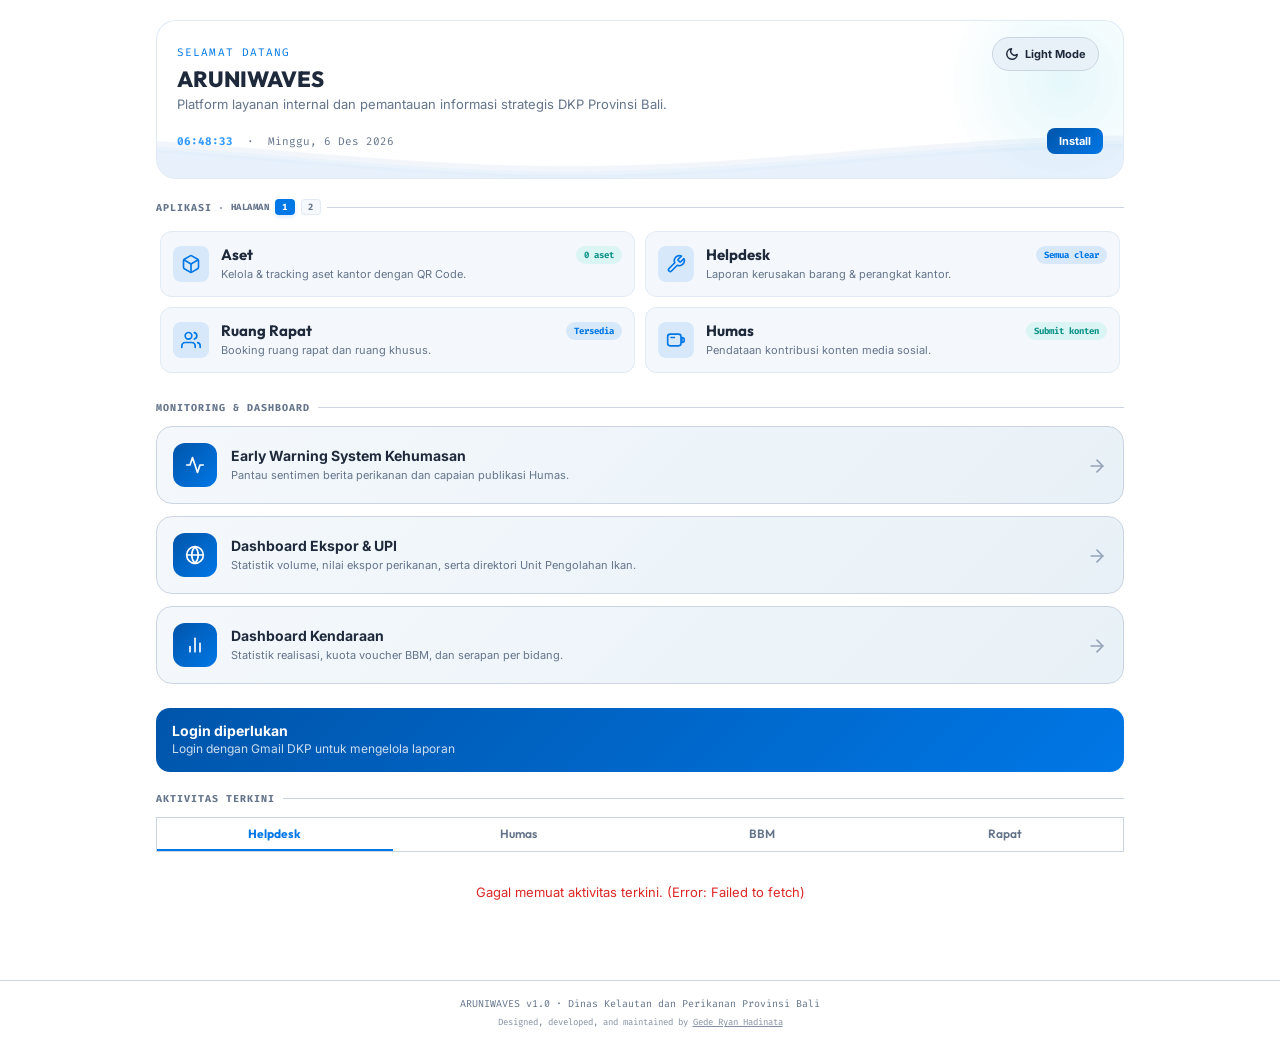
==== commit fb31f04f: "Fix: Move theme-toggle button out of sky-decor to be direct child of .hero to prevent z-index overla" ====
--- a/index.html
+++ b/index.html
@@ -1,6 +1,13 @@
 <!DOCTYPE html>
 <html lang="id">
-<head>
+<head>
+<script>
+  if (localStorage.getItem('theme') === 'dark' || (!('theme' in localStorage) && window.matchMedia('(prefers-color-scheme: dark)').matches)) {
+    document.documentElement.classList.add('dark');
+  } else {
+    document.documentElement.classList.remove('dark');
+  }
+</script>
 <meta charset="UTF-8"/>
 <meta name="viewport" content="width=device-width, initial-scale=1.0"/>
 <meta name="theme-color" content="#061120"/>
@@ -353,7 +360,8 @@
             </g>
           </svg>
         </div>
-        <div class="sky-decor">
+        <div class="sky-decor">
+        
           <div class="cloud cloud-1"></div>
           <div class="cloud cloud-2"></div>
           <div class="bird bird-1">
@@ -378,10 +386,15 @@
             <button class="btn-install-hero" id="btn-install-hero" onclick="installPWA()" style="display: none; padding: 6px 12px; border-radius: 8px; background: linear-gradient(135deg, var(--sea), var(--wave)); border: none; color: #fff; font-family: var(--sans); font-size: 11px; font-weight: 700; cursor: pointer; transition: opacity .2s; z-index: 5;">
               Install
             </button>
-          </div>
-        </div>
-      </div>
-
+          </div>
+        </div>
+        <button id="theme-toggle" class="theme-toggle-btn" aria-label="Toggle Dark Mode" style="position: absolute; top: 16px; right: 16px; z-index: 10;">
+    <svg class="theme-icon-dark" width="16" height="16" viewBox="0 0 24 24" fill="none" stroke="currentColor" stroke-width="2.5" stroke-linecap="round" stroke-linejoin="round"><path d="M21 12.79A9 9 0 1 1 11.21 3 7 7 0 0 0 21 12.79z"/></svg>
+    <svg class="theme-icon-light" style="display: none;" width="16" height="16" viewBox="0 0 24 24" fill="none" stroke="currentColor" stroke-width="2.5" stroke-linecap="round" stroke-linejoin="round"><circle cx="12" cy="12" r="5"/><line x1="12" y1="1" x2="12" y2="3"/><line x1="12" y1="21" x2="12" y2="23"/><line x1="4.22" y1="4.22" x2="5.64" y2="5.64"/><line x1="18.36" y1="18.36" x2="19.78" y2="19.78"/><line x1="1" y1="12" x2="3" y2="12"/><line x1="21" y1="12" x2="23" y2="12"/><line x1="4.22" y1="19.78" x2="5.64" y2="18.36"/><line x1="18.36" y1="4.22" x2="19.78" y2="5.64"/></svg>
+    <span class="theme-label"></span>
+  </button>
+      </div>
+
       <div class="section-title app-section-header">
         <span class="title-text">Aplikasi</span>
         <span class="title-dot">·</span>
@@ -2107,5 +2120,16 @@
       </div>
     </div>
   </div>
+
+<script>
+  // Bind Theme Toggle click event
+  const toggleBtn = document.getElementById('theme-toggle');
+  if (toggleBtn) {
+    toggleBtn.addEventListener('click', () => {
+      const isDark = document.documentElement.classList.toggle('dark');
+      localStorage.setItem('theme', isDark ? 'dark' : 'light');
+    });
+  }
+</script>
 </body>
 </html>
--- a/shared.css
+++ b/shared.css
@@ -45,10 +45,35 @@
   /* Gradients */
   --brand-grad: linear-gradient(135deg, var(--sea), var(--wave));
 
+  /* Theme elements */
+  --header-bg: rgba(255, 255, 255, 0.95);
+
   /* Typography */
   --sans:       'Inter', sans-serif;
   --title-sans: 'Outfit', sans-serif;
   --mono:       'Fira Code', monospace;
+}
+
+/* ── DARK THEME ── */
+html.dark {
+  /* Backgrounds */
+  --ink:      #0F172A; /* Slate 900 */
+  --ink2:     #1E293B; /* Slate 800 */
+  --ink3:     #334155; /* Slate 700 */
+  --light:    #020617; /* Slate 950 */
+  --card:     #1E293B; /* Slate 800 */
+  --sand:     #1E3A8A; /* Dark blue sand */
+
+  /* Text */
+  --text:     #F8FAFC; /* Slate 50 */
+  --muted:    #94A3B8; /* Slate 400 */
+
+  /* Borders */
+  --border:   #334155; /* Slate 700 */
+  --border2:  #475569; /* Slate 600 */
+
+  /* Theme elements */
+  --header-bg: rgba(15, 23, 42, 0.95);
 }
 
 /* ── RESET & BASE ── */
@@ -67,6 +92,11 @@
   min-height: 100vh;
   -webkit-font-smoothing: antialiased;
   overflow-x: hidden;
+}
+main {
+  max-width: 560px;
+  margin: 0 auto;
+  padding: 20px 16px 100px;
 }
 
 /* ── CUSTOM SCROLLBAR ── */
@@ -148,7 +178,7 @@
   position: sticky;
   top: 0;
   z-index: 200;
-  background: rgba(255, 255, 255, .95);
+  background: var(--header-bg);
   backdrop-filter: blur(16px);
   -webkit-backdrop-filter: blur(16px);
   border-bottom: 1px solid var(--border);
@@ -195,7 +225,7 @@
   position: sticky;
   top: 0;
   z-index: 200;
-  background: rgba(255, 255, 255, .95);
+  background: var(--header-bg);
   backdrop-filter: blur(12px);
   -webkit-backdrop-filter: blur(12px);
   border-bottom: 1px solid var(--border);
@@ -374,7 +404,7 @@
 .form-control:focus {
   outline: none;
   border-color: var(--wave);
-  background: #fff;
+  background: var(--ink);
   box-shadow: 0 0 0 3px rgba(0, 119, 230, 0.10);
 }
 .form-control::placeholder {
@@ -817,7 +847,7 @@
   left: 0;
   right: 0;
   z-index: 100;
-  background: rgba(255, 255, 255, .95);
+  background: var(--header-bg);
   backdrop-filter: blur(16px);
   -webkit-backdrop-filter: blur(16px);
   border-top: 1px solid var(--border);
@@ -1011,7 +1041,7 @@
   }
   .desktop-nav-item { font-size: 11px !important; padding: 4px 8px !important; }
 
-  main { padding-bottom: 40px; }
+  main { max-width: 1000px; padding-bottom: 40px; }
 
   .upload-grid { grid-template-columns: 1fr 1fr; }
 }
@@ -1020,3 +1050,78 @@
   .desktop-nav { gap: 16px !important; }
   .desktop-nav-item { font-size: 13px !important; padding: 6px 12px !important; }
 }
+
+.theme-toggle-btn {
+  background: var(--ink3);
+  border: 1px solid var(--border);
+  color: var(--text);
+  padding: 6px 12px;
+  border-radius: 20px;
+  cursor: pointer;
+  display: inline-flex;
+  align-items: center;
+  justify-content: center;
+  gap: 6px;
+  transition: all 0.2s ease;
+  height: 34px;
+  flex-shrink: 0;
+  margin-right: 8px;
+  outline: none;
+  user-select: none;
+}
+.theme-toggle-btn:hover {
+  background: var(--ink2);
+  border-color: var(--border2);
+}
+.theme-toggle-btn * {
+  pointer-events: none;
+}
+.theme-toggle-btn svg {
+  stroke: var(--text);
+  width: 14px;
+  height: 14px;
+}
+.theme-label {
+  font-family: var(--sans);
+  font-size: 11px;
+  font-weight: 700;
+  color: var(--text);
+}
+.theme-toggle-btn .theme-label::after {
+  content: "Light Mode";
+}
+html.dark .theme-toggle-btn .theme-label::after {
+  content: "Dark Mode";
+}
+.theme-icon-light { display: none !important; }
+html.dark .theme-icon-dark { display: none !important; }
+html.dark .theme-icon-light { display: block !important; }
+
+/* ── GLOBAL DARK MODE HERO & WAVES OVERRIDES ── */
+html.dark .bbm-hero,
+html.dark .module-hero,
+html.dark .ews-hero,
+html.dark .hero {
+  background: rgba(30, 41, 59, 0.45) !important;
+  border-color: rgba(51, 65, 85, 0.4) !important;
+}
+html.dark .parallax-waves use {
+  fill: rgba(30, 41, 59, 0.2) !important;
+}
+html.dark .parallax-waves use:nth-child(4) {
+  fill: rgba(15, 23, 42, 0.4) !important;
+}
+html.dark .toast.success { background: #064e3b !important; color: #34d399 !important; border-color: rgba(52, 211, 153, 0.2) !important; }
+html.dark .toast.error   { background: #7f1d1d !important; color: #f87171 !important; border-color: rgba(248, 113, 113, 0.2) !important; }
+html.dark .toast.info    { background: #1e3a8a !important; color: #60a5fa !important; border-color: rgba(96, 165, 250, 0.2) !important; }
+html.dark .toast.warning { background: #78350f !important; color: #fbbf24 !important; border-color: rgba(251, 191, 36, 0.2) !important; }
+
+/* ── GLOBAL DARK MODE CARD OVERRIDES ── */
+html.dark .form-card,
+html.dark .bbm-status-card,
+html.dark .status-card,
+html.dark .info-card {
+  background: var(--card) !important;
+  border-color: var(--border) !important;
+  color: var(--text) !important;
+}
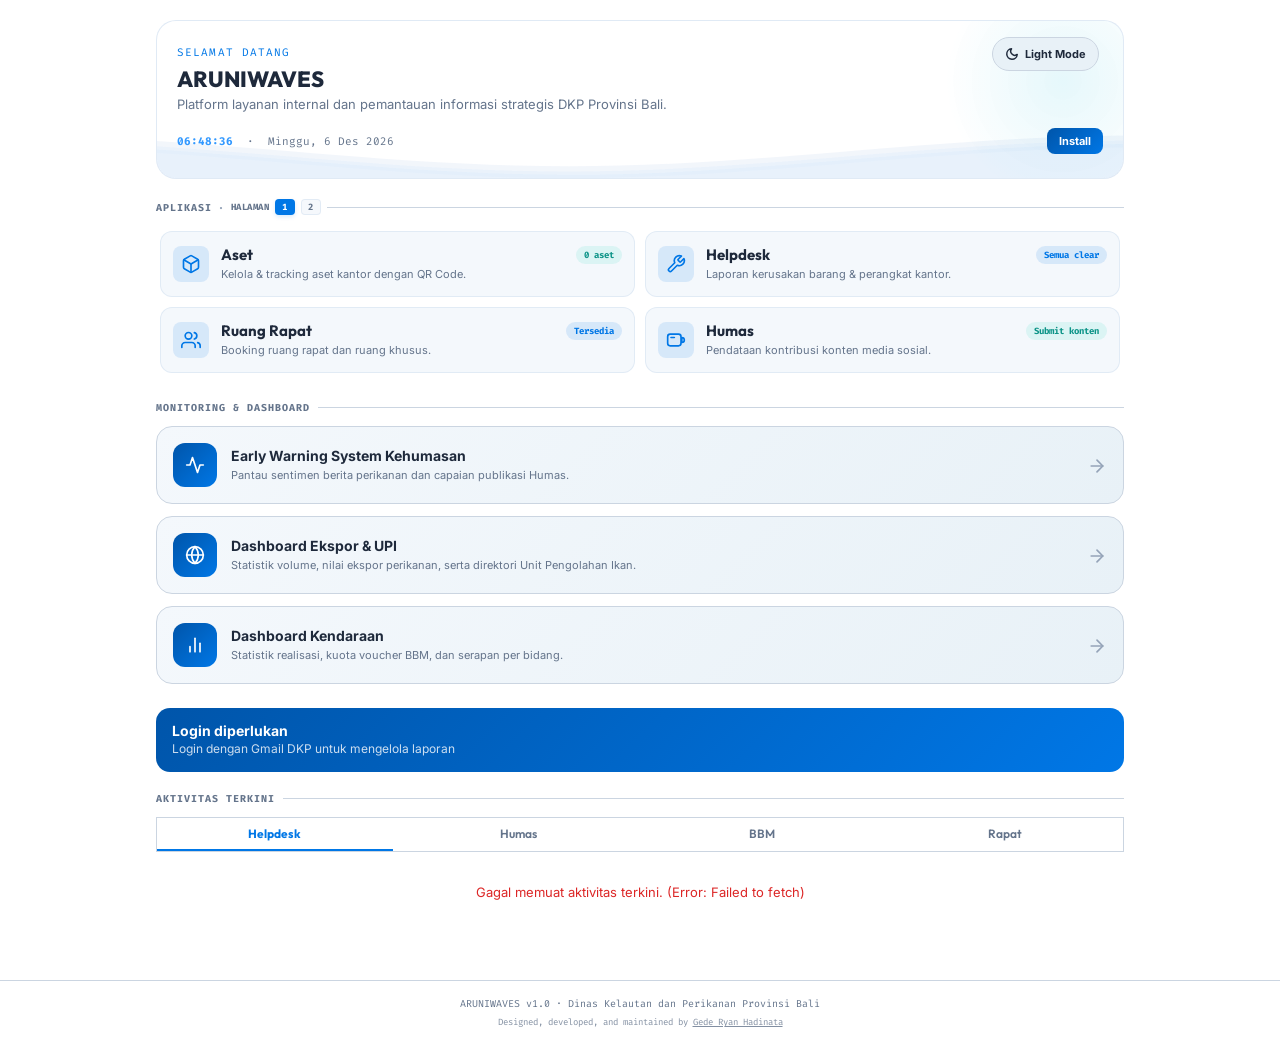
==== commit e080a4c6: "Fix: Remove cloud decorations and drift animation from the homepage (index.html)" ====
--- a/index.html
+++ b/index.html
@@ -71,26 +71,7 @@
 
 /* ── SKY DECORATIONS (clouds & birds) ── */
 .sky-decor { position: absolute; top: 0; left: 0; right: 0; bottom: 0; pointer-events: none; z-index: 1; overflow: hidden; }
-.cloud {
-  position: absolute;
-  background: rgba(255, 255, 255, 0.4);
-  border-radius: 99px;
-  filter: blur(2px);
-  animation: drift 35s linear infinite;
-}
-.cloud::before, .cloud::after {
-  content: '';
-  position: absolute;
-  background: rgba(255, 255, 255, 0.4);
-  border-radius: 50%;
-}
-.cloud-1 { width: 50px; height: 16px; top: 15%; left: -60px; animation-delay: 0s; }
-.cloud-1::before { width: 24px; height: 24px; top: -12px; left: 8px; }
-.cloud-1::after  { width: 20px; height: 20px; top: -8px;  left: 22px; }
-.cloud-2 { width: 70px; height: 20px; top: 35%; left: -80px; animation-duration: 45s; animation-delay: -15s; opacity: 0.6; }
-.cloud-2::before { width: 32px; height: 32px; top: -16px; left: 10px; }
-.cloud-2::after  { width: 24px; height: 24px; top: -10px; left: 30px; }
-@keyframes drift { from { left: -80px; } to { left: 100%; } }
+
 
 .bird { position: absolute; width: 14px; height: 10px; color: rgba(0, 85, 170, 0.2); animation: fly 22s linear infinite; }
 .bird-1 { top: 12%; left: -20px; animation-delay: 4s; }
@@ -362,8 +343,8 @@
         </div>
         <div class="sky-decor">
         
-          <div class="cloud cloud-1"></div>
-          <div class="cloud cloud-2"></div>
+          
+          
           <div class="bird bird-1">
             <svg viewBox="0 0 24 24">
               <path class="bird-wings" d="M2 12 C 6 6, 12 12, 12 12 C 12 12, 18 6, 22 12" />
--- a/shared.css
+++ b/shared.css
@@ -56,6 +56,7 @@
 
 /* ── DARK THEME ── */
 html.dark {
+  color-scheme: dark;
   /* Backgrounds */
   --ink:      #0F172A; /* Slate 900 */
   --ink2:     #1E293B; /* Slate 800 */
@@ -1125,3 +1126,27 @@
   border-color: var(--border) !important;
   color: var(--text) !important;
 }
+
+/* ── AUTOFILL & PICKER INDICATOR OVERRIDES ── */
+html.dark input::-webkit-calendar-picker-indicator {
+  filter: invert(1) !important;
+}
+html.dark input:-webkit-autofill,
+html.dark input:-webkit-autofill:hover, 
+html.dark input:-webkit-autofill:focus,
+html.dark textarea:-webkit-autofill,
+html.dark textarea:-webkit-autofill:hover,
+html.dark textarea:-webkit-autofill:focus,
+html.dark select:-webkit-autofill,
+html.dark select:-webkit-autofill:hover,
+html.dark select:-webkit-autofill:focus {
+  -webkit-text-fill-color: var(--text) !important;
+  -webkit-box-shadow: 0 0 0px 1000px var(--ink2) inset !important;
+  transition: background-color 5000s ease-in-out 0s;
+}
+
+/* ── GLOBAL DESKTOP DROPDOWN OVERRIDES ── */
+html.dark .desktop-dropdown-content {
+  background-color: var(--card) !important;
+  border-color: var(--border) !important;
+}
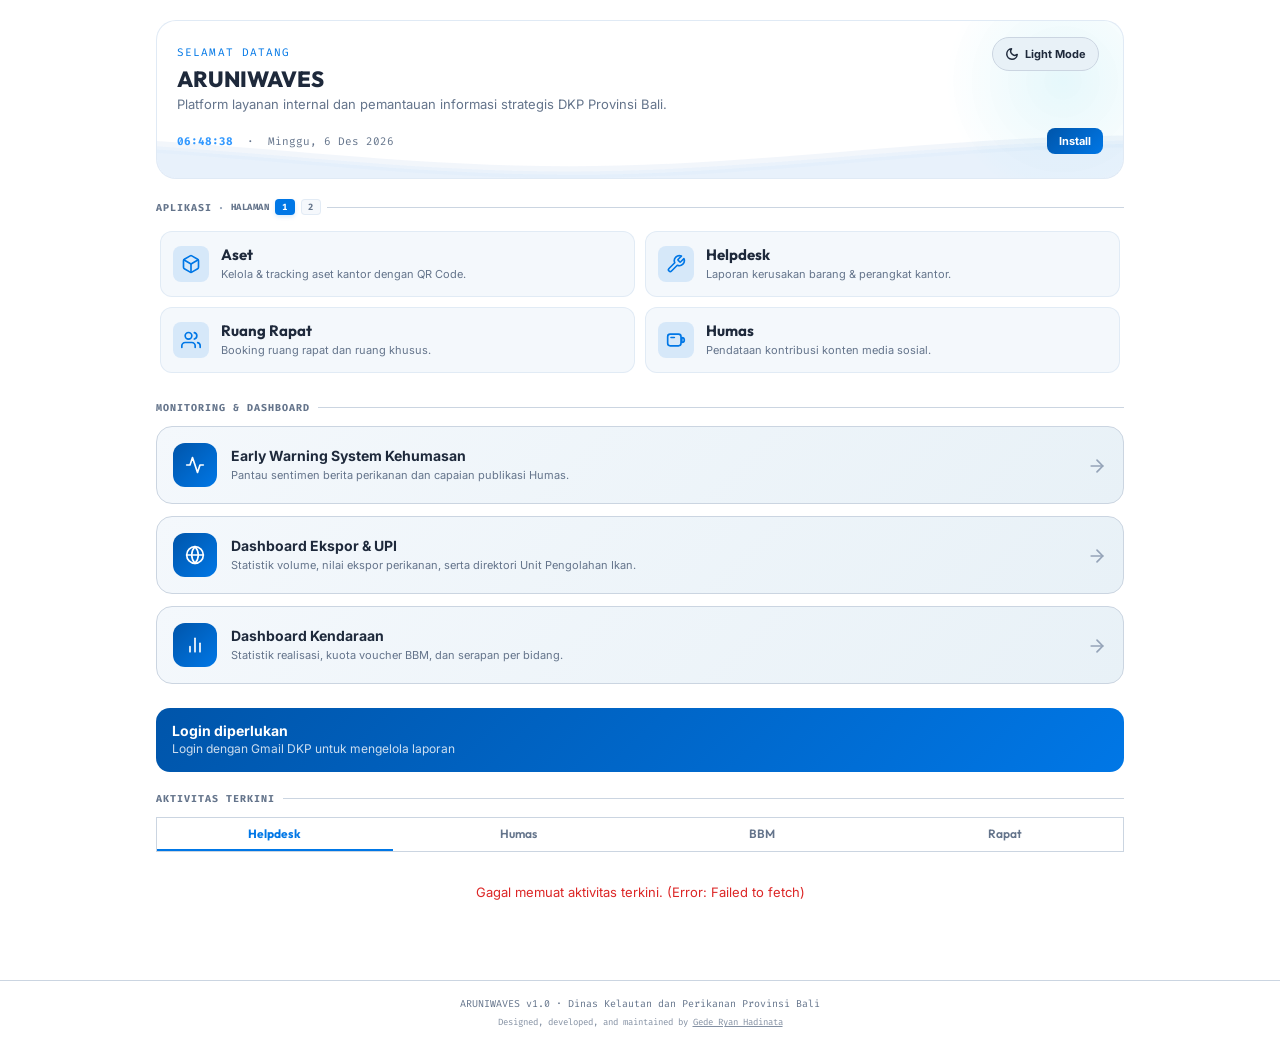
==== commit 0e15f9ed: "Fix: Remove dynamic count badges from homepage app-cards and disable background stats fetching to im" ====
--- a/index.html
+++ b/index.html
@@ -392,7 +392,7 @@
             <div class="app-content">
               <div class="app-header-row">
                 <span class="app-name">Aset</span>
-                <span class="app-badge badge-new" id="badge-aset">Memuat...</span>
+                
               </div>
               <div class="app-desc">Kelola & tracking aset kantor dengan QR Code.</div>
             </div>
@@ -404,7 +404,7 @@
             <div class="app-content">
               <div class="app-header-row">
                 <span class="app-name">Helpdesk</span>
-                <span class="app-badge badge-count" id="badge-helpdesk">Memuat...</span>
+                
               </div>
               <div class="app-desc">Laporan kerusakan barang &amp; perangkat kantor.</div>
             </div>
@@ -416,7 +416,7 @@
             <div class="app-content">
               <div class="app-header-row">
                 <span class="app-name">Ruang Rapat</span>
-                <span class="app-badge badge-count" id="badge-rapat">Memuat...</span>
+                
               </div>
               <div class="app-desc">Booking ruang rapat dan ruang khusus.</div>
             </div>
@@ -428,7 +428,7 @@
             <div class="app-content">
               <div class="app-header-row">
                 <span class="app-name">Humas</span>
-                <span class="app-badge badge-new" id="badge-humas">Memuat...</span>
+                
               </div>
               <div class="app-desc">Pendataan kontribusi konten media sosial.</div>
             </div>
@@ -442,7 +442,7 @@
             <div class="app-content">
               <div class="app-header-row">
                 <span class="app-name">Form BBM</span>
-                <span class="app-badge badge-count" id="badge-bbm">Memuat...</span>
+                
               </div>
               <div class="app-desc">Formulir pengisian BBM operasional tugas lapangan.</div>
             </div>
@@ -454,7 +454,7 @@
             <div class="app-content">
               <div class="app-header-row">
                 <span class="app-name">Pinjam Kendaraan</span>
-                <span class="app-badge badge-count" id="badge-kendaraan">Memuat...</span>
+                
               </div>
               <div class="app-desc">Peminjaman kendaraan dinas Sekretariat untuk dinas & pribadi.</div>
             </div>
@@ -879,44 +879,13 @@
   return `${parseInt(day, 10)} ${mName}${timeFormatted}`;
 }
 
-// ── Load Stats ──────────────────────────────
+// ── Load Stats (Disabled for Performance & Reliability) ──────────────────────────────
 async function loadStats() {
-  let rData = { success: false, helpdesk: [], booking: [], aset: [], bbm: [] };
-  try {
-    const res = await fetch(`${CFG.APPS_SCRIPT_URL}?action=getHomepageData`);
-    rData = await res.json();
-  } catch(e) { console.error("Homepage batch fetch error:", e); }
-
-  try {
-    const success = rData.success;
-    const hdData = rData.helpdesk || [];
-    const bkData = rData.booking || [];
-    const asData = rData.aset || [];
-    const bbmData = rData.bbm || [];
-
-    const tiketOpen      = success ? hdData.filter(t => t.status.toUpperCase() === "OPEN").length : 0;
-    const bookingPending = success ? bkData.filter(b => b.status.toUpperCase() === "OPEN").length : 0;
-    const totalAset      = success ? asData.length : 0;
-    const bbmPending     = success ? bbmData.filter(b => b.status.toUpperCase() === "OPEN").length : 0;
-
-    const kdrData = rData.kendaraan || [];
-const kdrPending = success ? kdrData.filter(k => k.status.toUpperCase() === "OPEN").length : 0;
-updateStats({ aset: totalAset, tiketOpen, bookingPending, bbmPending, kdrPending });
-    
-  } catch (err) {
-    console.error("loadStats processing error:", err);
-    updateStats({ aset: 0, tiketOpen: 0, bookingPending: 0, bbmPending: 0, kdrPending: 0 });
-    
-  }
-}
-
-function updateStats({ aset, tiketOpen, bookingPending, bbmPending, kdrPending }) {
-  document.getElementById("badge-aset").textContent      = `${aset} aset`;
-  document.getElementById("badge-helpdesk").textContent  = tiketOpen > 0 ? `${tiketOpen} open` : "Semua clear";
-  document.getElementById("badge-rapat").textContent     = bookingPending > 0 ? `${bookingPending} pending` : "Tersedia";
-  document.getElementById("badge-humas").textContent     = "Submit konten";
-  document.getElementById("badge-bbm").textContent       = bbmPending > 0 ? `${bbmPending} pending` : "Semua clear";
-if (document.getElementById("badge-kendaraan")) document.getElementById("badge-kendaraan").textContent = (kdrPending || 0) > 0 ? `${kdrPending} pending` : "Semua clear";
+  // Disabled to increase performance and eliminate dynamic status badges errors
+}
+
+function updateStats() {
+  // Disabled to increase performance and eliminate dynamic status badges errors
 }
 
 // ── 3-Tab Aktivitas Terkini ───────────────────
--- a/shared.css
+++ b/shared.css
@@ -441,7 +441,7 @@
   margin-bottom: 6px;
   font-family: var(--mono);
 }
-.field input, .field select, .field textarea {
+.field input:not([type="radio"]):not([type="checkbox"]), .field select, .field textarea {
   width: 100%;
   padding: 11px 14px;
   background: var(--ink2);
@@ -453,7 +453,7 @@
   transition: border-color .2s;
   -webkit-appearance: none;
 }
-.field input:focus, .field select:focus, .field textarea:focus {
+.field input:not([type="radio"]):not([type="checkbox"]):focus, .field select:focus, .field textarea:focus {
   outline: none;
   border-color: var(--wave);
   box-shadow: 0 0 0 3px rgba(0, 119, 230, 0.08);
@@ -463,7 +463,7 @@
   min-height: 90px;
   line-height: 1.5;
 }
-.field input::placeholder, .field textarea::placeholder {
+.field input:not([type="radio"]):not([type="checkbox"])::placeholder, .field textarea::placeholder {
   color: var(--muted);
 }
 .req { color: var(--red); margin-left: 2px; }
@@ -1150,3 +1150,35 @@
   background-color: var(--card) !important;
   border-color: var(--border) !important;
 }
+
+/* ── CUSTOM DATE/TIME PICKER ICONS ── */
+input[type="date"],
+input[type="time"] {
+  position: relative;
+  background-repeat: no-repeat !important;
+  background-position: right 14px center !important;
+  background-size: 16px !important;
+  padding-right: 40px !important;
+}
+
+input[type="date"] {
+  background-image: url("data:image/svg+xml,%3Csvg xmlns='http://www.w3.org/2000/svg' fill='none' viewBox='0 0 24 24' stroke='%2364748b' stroke-width='2.5'%3E%3Crect x='3' y='4' width='18' height='18' rx='2' ry='2'/%3E%3Cline x1='16' y1='2' x2='16' y2='6'/%3E%3Cline x1='8' y1='2' x2='8' y2='6'/%3E%3Cline x1='3' y1='10' x2='21' y2='10'/%3E%3C/svg%3E") !important;
+}
+
+input[type="time"] {
+  background-image: url("data:image/svg+xml,%3Csvg xmlns='http://www.w3.org/2000/svg' fill='none' viewBox='0 0 24 24' stroke='%2364748b' stroke-width='2.5'%3E%3Ccircle cx='12' cy='12' r='10'/%3E%3Cpolyline points='12 6 12 12 16 14'/%3E%3C/svg%3E") !important;
+}
+
+html.dark input[type="date"] {
+  background-image: url("data:image/svg+xml,%3Csvg xmlns='http://www.w3.org/2000/svg' fill='none' viewBox='0 0 24 24' stroke='%23f8fafc' stroke-width='2.5'%3E%3Crect x='3' y='4' width='18' height='18' rx='2' ry='2'/%3E%3Cline x1='16' y1='2' x2='16' y2='6'/%3E%3Cline x1='8' y1='2' x2='8' y2='6'/%3E%3Cline x1='3' y1='10' x2='21' y2='10'/%3E%3C/svg%3E") !important;
+}
+
+html.dark input[type="time"] {
+  background-image: url("data:image/svg+xml,%3Csvg xmlns='http://www.w3.org/2000/svg' fill='none' viewBox='0 0 24 24' stroke='%23f8fafc' stroke-width='2.5'%3E%3Ccircle cx='12' cy='12' r='10'/%3E%3Cpolyline points='12 6 12 12 16 14'/%3E%3C/svg%3E") !important;
+}
+
+/* Hide native indicator icon visually but keep it clickable */
+input::-webkit-calendar-picker-indicator {
+  opacity: 0 !important;
+  cursor: pointer !important;
+}
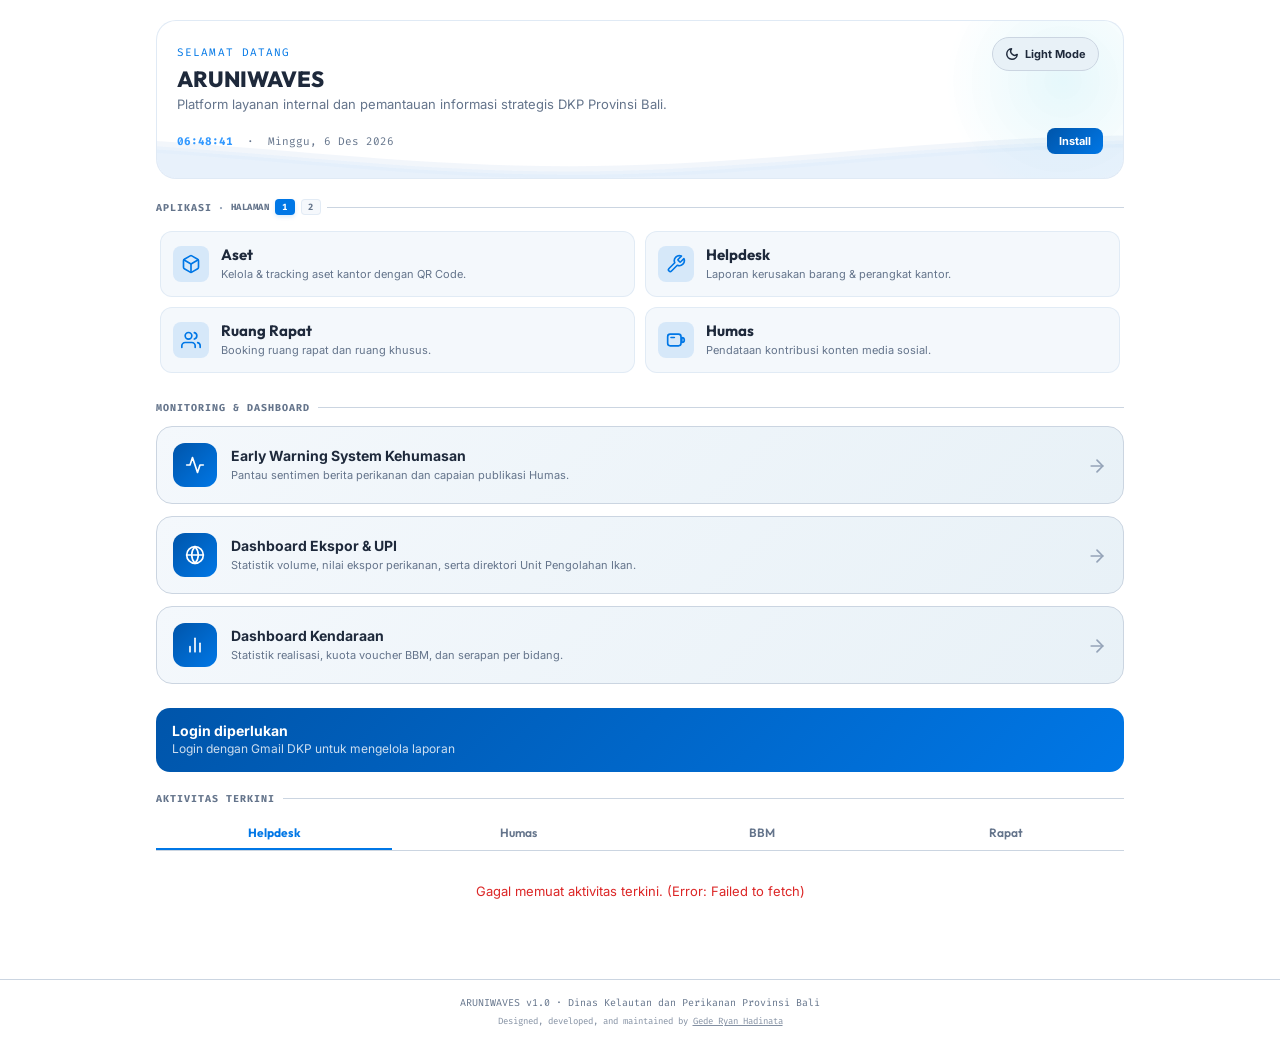
==== commit 793f63c6: "Fase 6: Centralize all Google Apps Script database URLs and Google API Client IDs into shared.js glo" ====
--- a/index.html
+++ b/index.html
@@ -1,5 +1,5 @@
-<!DOCTYPE html>
-<html lang="id">
+<!DOCTYPE html>
+<html lang="id">
 <head>
 <script>
   if (localStorage.getItem('theme') === 'dark' || (!('theme' in localStorage) && window.matchMedia('(prefers-color-scheme: dark)').matches)) {
@@ -7,366 +7,375 @@
   } else {
     document.documentElement.classList.remove('dark');
   }
-</script>
-<meta charset="UTF-8"/>
-<meta name="viewport" content="width=device-width, initial-scale=1.0"/>
-<meta name="theme-color" content="#061120"/>
-<meta name="description" content="ARUNIWAVES - Sistem Informasi Internal Dinas Kelautan dan Perikanan Provinsi Bali"/>
-<link rel="manifest" href="manifest.json"/>
-<link rel="apple-touch-icon" href="icons/icon-192.png"/>
-<title>ARUNIWAVES</title>
-<link rel="stylesheet" href="shared.css"/>
-<script src="https://accounts.google.com/gsi/client" async defer></script>
-<style>
-/* ── INDEX.HTML — Page-specific styles only ──
-   Shared styles (variables, nav, tabs, forms, modal, toast)
-   sudah ada di shared.css. Jangan tambahkan CSS duplikat di sini.
-   ─────────────────────────────────────────── */
-
-main { max-width: 520px; margin: 0 auto; padding: 20px 16px 100px; }
-
-/* ── HERO SECTION ── */
-.hero {
-  background: rgba(255, 255, 255, 0.75);
-  backdrop-filter: blur(12px);
-  -webkit-backdrop-filter: blur(12px);
-  border: 1px solid rgba(0, 85, 170, 0.12);
-  border-radius: 20px;
-  padding: 24px 20px;
-  margin-bottom: 20px;
-  position: relative;
-  overflow: hidden;
-}
-.hero::before {
-  content: '';
-  position: absolute;
-  top: -60px; right: -60px;
-  width: 240px; height: 240px;
-  background: radial-gradient(circle, rgba(0, 180, 216, .1) 0%, transparent 70%);
-  pointer-events: none;
-}
-.hero-greeting { font-size: 11px; color: var(--wave); font-family: var(--mono); letter-spacing: .1em; margin-bottom: 6px; }
-.hero-title    { font-family: var(--title-sans); font-size: 22px; font-weight: 800; margin-bottom: 4px; line-height: 1.2; }
-.hero-sub      { font-size: 13px; color: var(--muted); margin-bottom: 16px; }
-.hero-time     { font-family: var(--mono); font-size: 11px; color: var(--muted); }
-.hero-time strong { color: var(--foam); }
-.hero-content  { position: relative; z-index: 2; }
-
-/* ── HERO SVG WAVE ANIMATION ── */
-.hero-waves-wrap {
-  position: absolute; bottom: -2px; left: 0;
-  width: 100%; height: 48px;
-  pointer-events: none; z-index: 1; overflow: hidden;
-}
-.hero-waves { width: 100%; height: 100%; min-height: 48px; max-height: 48px; }
-.parallax-waves > use { animation: move-forever 25s cubic-bezier(.55,.5,.45,.5) infinite; }
-.parallax-waves > use:nth-child(1) { animation-delay: -2s;  animation-duration: 7s; }
-.parallax-waves > use:nth-child(2) { animation-delay: -3s;  animation-duration: 10s; }
-.parallax-waves > use:nth-child(3) { animation-delay: -4s;  animation-duration: 13s; }
-.parallax-waves > use:nth-child(4) { animation-delay: -5s;  animation-duration: 20s; }
-@keyframes move-forever {
-  0%   { transform: translate3d(-90px, 0, 0); }
-  100% { transform: translate3d(85px, 0, 0); }
-}
-
-/* ── SKY DECORATIONS (clouds & birds) ── */
-.sky-decor { position: absolute; top: 0; left: 0; right: 0; bottom: 0; pointer-events: none; z-index: 1; overflow: hidden; }
-
-
-.bird { position: absolute; width: 14px; height: 10px; color: rgba(0, 85, 170, 0.2); animation: fly 22s linear infinite; }
-.bird-1 { top: 12%; left: -20px; animation-delay: 4s; }
-.bird-2 { top: 22%; left: -30px; animation-duration: 28s; animation-delay: -8s; transform: scale(0.75); }
-@keyframes fly {
-  0%   { transform: translate(0, 0) rotate(5deg) scaleX(1); }
-  50%  { transform: translate(250px, -15px) rotate(-5deg) scaleX(1); }
-  100% { transform: translate(550px, 0) rotate(5deg) scaleX(1); }
-}
-.bird svg, .bird svg path { width: 100%; height: 100%; stroke: currentColor !important; fill: none !important; stroke-width: 2.2; stroke-linecap: round; stroke-linejoin: round; }
-.bird-wings { animation: flap 0.5s ease-in-out infinite alternate; transform-origin: center; }
-@keyframes flap { from { transform: scaleY(1.2); } to { transform: scaleY(-0.4); } }
-
-/* ── STATS STRIP ── */
-.stats-strip { display: grid; grid-template-columns: repeat(2, 1fr); gap: 10px; margin-bottom: 20px; }
-.stat-card {
-  background: var(--ink2);
-  border: 1px solid rgba(0, 85, 170, 0.08);
-  border-radius: 12px; padding: 14px 12px; text-align: center;
-  text-decoration: none; display: block; color: inherit;
-  transition: transform 0.25s cubic-bezier(0.34, 1.56, 0.64, 1), border-color 0.25s, box-shadow 0.25s;
-  cursor: pointer;
-}
-.stat-card:hover { transform: translateY(-3px); border-color: var(--wave); box-shadow: 0 8px 24px rgba(0, 85, 170, 0.08); }
-.stat-num {
-  font-family: var(--title-sans); font-size: 26px; font-weight: 800;
-  background: linear-gradient(135deg, var(--wave), var(--foam));
-  -webkit-background-clip: text; -webkit-text-fill-color: transparent;
-}
-.stat-label { font-size: 10px; color: var(--muted); margin-top: 3px; font-family: var(--mono); }
-
-/* ── APP GRID (carousel) ── */
-.app-grid {
-  display: flex; flex-wrap: nowrap; overflow-x: auto;
-  gap: 0; margin-bottom: 24px;
-  scrollbar-width: none; -webkit-overflow-scrolling: touch;
-  scroll-snap-type: x mandatory;
-}
-.app-grid::-webkit-scrollbar { display: none; }
-.app-slide-page {
-  flex: 0 0 100%; width: 100%;
-  display: grid; grid-template-columns: repeat(2, 1fr);
-  gap: 10px; scroll-snap-align: start;
-  box-sizing: border-box; padding: 4px;
-}
-.app-card {
-  width: 100%; flex: none;
-  background: var(--ink2); border: 1px solid rgba(0, 85, 170, 0.08);
-  border-radius: 12px; padding: 10px;
-  text-decoration: none; display: flex; flex-direction: column;
-  align-items: flex-start; gap: 8px;
-  transition: transform 0.25s cubic-bezier(0.34, 1.56, 0.64, 1), border-color 0.25s, box-shadow 0.25s;
-  position: relative; overflow: hidden;
-  animation: fadeUp .4s ease both;
-}
-.app-card:nth-child(1) { animation-delay: .05s; }
-.app-card:nth-child(2) { animation-delay: .10s; }
-.app-card:nth-child(3) { animation-delay: .15s; }
-.app-card:nth-child(4) { animation-delay: .20s; }
-.app-card::before { content: ''; position: absolute; inset: 0; opacity: 0; transition: opacity .25s; }
-.app-card:hover { border-color: var(--wave); transform: translateY(-3px); box-shadow: 0 8px 24px rgba(0, 85, 170, 0.08); }
-.app-card:hover::before { opacity: .04; }
-.app-card-aset::before    { background: linear-gradient(135deg, var(--wave), var(--foam)); }
-.app-card-helpdesk::before{ background: linear-gradient(135deg, var(--wave), var(--foam)); }
-.app-card-rapat::before   { background: linear-gradient(135deg, var(--indigo), var(--violet)); }
-.app-card-humas::before   { background: linear-gradient(135deg, var(--pink), var(--violet)); }
-.app-icon { width: 32px; height: 32px; border-radius: 8px; display: flex; align-items: center; justify-content: center; font-size: 16px; flex-shrink: 0; }
-.icon-aset    { background: rgba(0, 119, 230, .12); }
-.icon-helpdesk{ background: rgba(0, 119, 230, .12); }
-.icon-rapat   { background: rgba(0, 119, 230, .12); }
-.icon-humas   { background: rgba(0, 119, 230, .12); }
-.app-content  { display: flex; flex-direction: column; gap: 4px; width: 100%; }
-.app-header-row { display: flex; align-items: center; justify-content: flex-start; gap: 6px; flex-wrap: wrap; }
-.app-name { font-family: var(--title-sans); font-size: 13px; font-weight: 700; color: var(--text); line-height: 1.2; }
-.app-desc { font-size: 9px; color: var(--muted); line-height: 1.25; overflow: hidden; text-overflow: ellipsis; display: -webkit-box; -webkit-line-clamp: 2; -webkit-box-orient: vertical; }
-
-/* ── APP SECTION HEADER (pagination dots) ── */
-.app-section-header { display: flex; align-items: center; gap: 6px; }
-.title-dot        { color: var(--border2); font-weight: bold; user-select: none; }
-.title-page-label { font-size: 9px; color: var(--muted); text-transform: uppercase; font-family: var(--mono); letter-spacing: 0.05em; user-select: none; }
-.title-page-btn {
-  font-size: 9px; font-weight: 700; font-family: var(--mono);
-  color: var(--muted); padding: 1px 6px; border-radius: 4px;
-  cursor: pointer; transition: all 0.2s ease;
-  background: rgba(0, 85, 170, 0.04); border: 1px solid rgba(0, 85, 170, 0.08);
-  user-select: none; display: inline-flex; align-items: center; justify-content: center;
-}
-.title-page-btn:hover  { color: var(--text); background: rgba(0, 85, 170, 0.08); }
-.title-page-btn.active { background: var(--wave); border-color: transparent; color: #fff; box-shadow: 0 2px 4px rgba(0, 119, 230, 0.15); }
-
-/* ── MONITOR / DASHBOARD CARDS ── */
-.monitor-card {
-  display: flex; align-items: center; gap: 10px;
-  background: linear-gradient(135deg, var(--ink2) 0%, var(--ink3) 100%);
-  border: 1px solid var(--border); border-radius: 14px;
-  padding: 12px; margin-bottom: 24px; text-decoration: none;
-  transition: border-color .2s, transform .2s;
-}
-.monitor-card:hover { border-color: var(--border2); transform: translateY(-1px); }
-.monitor-icon {
-  width: 36px; height: 36px; border-radius: 10px; flex-shrink: 0;
-  background: var(--brand-grad);
-  display: flex; align-items: center; justify-content: center; font-size: 16px;
-}
-.monitor-icon .svg-icon { width: 18px; height: 18px; }
-.monitor-body  { flex: 1; min-width: 0; }
-.monitor-title { font-size: 13px; font-weight: 700; color: var(--text); margin-bottom: 2px; }
-.monitor-desc  { font-size: 10px; color: var(--muted); line-height: 1.4; }
-.monitor-arrow { font-size: 14px; color: var(--border2); flex-shrink: 0; }
-
-/* ── ACTIVITY LIST ── */
-.activity-list { margin-bottom: 20px; }
-.activity-item {
-  display: flex; align-items: center; gap: 12px;
-  padding: 12px 0; border-bottom: 1px solid var(--border);
-}
-.activity-item:last-child { border-bottom: none; }
-.act-dot  { width: 8px; height: 8px; border-radius: 50%; flex-shrink: 0; }
-.dot-helpdesk { background: var(--orange); }
-.dot-booking  { background: var(--indigo); }
-.dot-humas    { background: var(--pink); }
-.dot-aset     { background: var(--wave); }
-.act-content  { flex: 1; min-width: 0; }
-.act-title    { font-size: 13px; font-weight: 600; margin-bottom: 2px; color: var(--text); overflow: hidden; text-overflow: ellipsis; white-space: nowrap; }
-.act-meta     { font-size: 11px; color: var(--muted); overflow: hidden; text-overflow: ellipsis; white-space: nowrap; }
-.act-time     { font-size: 10px; color: var(--muted); font-family: var(--mono); flex-shrink: 0; margin-left: 8px; text-align: right; }
-
-/* ── HOMEPAGE DATE STRIP CALENDAR ── */
-.date-strip { display: flex; gap: 8px; overflow-x: auto; padding-bottom: 4px; margin-bottom: 12px; scrollbar-width: none; }
-.date-strip::-webkit-scrollbar { display: none; }
-.date-btn {
-  flex: 1; min-width: 50px;
-  background: var(--ink2); border: 1px solid var(--border);
-  border-radius: 12px; padding: 8px 4px; text-align: center;
-  cursor: pointer; transition: all 0.2s; user-select: none;
-}
-.date-btn:hover { border-color: var(--border2); }
-.date-btn.active { background: var(--wave); border-color: transparent; color: #fff; }
-.date-btn.active .date-day, .date-btn.active .date-num { color: #fff; }
-.date-day { font-size: 9px; text-transform: uppercase; color: var(--muted); font-family: var(--sans); font-weight: 700; }
-.date-num { font-size: 14px; font-weight: 700; font-family: var(--mono); margin-top: 2px; }
-.date-btn.has-meeting { border-color: rgba(239, 68, 68, 0.35); background: rgba(239, 68, 68, 0.08); }
-.date-btn.has-meeting .date-num { color: var(--red); }
-.date-btn.active.has-meeting { background: var(--red); border-color: transparent; }
-.date-btn.active.has-meeting .date-num { color: #fff; }
-.calendar-bookings-list { border-top: 1px dashed var(--border); padding-top: 12px; margin-top: 12px; }
-.cal-booking-empty { font-size: 12px; color: var(--muted); text-align: center; padding: 8px 0; }
-
-/* ── GOOGLE LOGIN BAR ── */
-#login-bar {
-  display: flex; align-items: center; gap: 12px;
-  background: var(--brand-grad);
-  border-radius: 14px; padding: 14px 16px; margin-bottom: 16px;
-}
-#login-bar .login-bar-text { flex: 1; }
-#login-bar .login-bar-title { color: #fff; font-weight: 700; font-size: 14px; margin-bottom: 2px; }
-#login-bar .login-bar-sub   { color: rgba(255,255,255,0.8); font-size: 12px; line-height: 1.4; }
-#gis-btn-container { flex-shrink: 0; }
-#gis-btn-container > div { border-radius: 8px !important; overflow: hidden; }
-
-#user-bar {
-  display: none; align-items: center; gap: 10px;
-  background: rgba(16, 185, 129, 0.08);
-  border: 1px solid rgba(16, 185, 129, 0.18);
-  border-radius: 14px; padding: 10px 14px; margin-bottom: 16px;
-}
-#user-bar .user-name  { font-weight: 600; font-size: 13px; color: var(--text); }
-#user-bar .user-email { font-size: 11px; color: var(--muted); }
-.btn-logout { margin-left: auto; background: transparent; border: 1px solid var(--border); color: var(--muted); border-radius: 8px; padding: 5px 12px; font-size: 12px; cursor: pointer; }
-.btn-logout:hover { border-color: var(--red); color: var(--red); }
-
-/* ── QUICK LINKS ── */
-.quick-links { display: grid; grid-template-columns: 1fr 1fr; gap: 8px; margin-bottom: 20px; }
-.quick-link {
-  display: flex; align-items: center; gap: 10px;
-  padding: 12px 14px;
-  background: var(--ink2); border: 1px solid var(--border);
-  border-radius: 12px; text-decoration: none; transition: border-color .2s;
-}
-.quick-link:hover { border-color: var(--border2); }
-.quick-link-icon { font-size: 18px; }
-.quick-link-text { font-size: 12px; font-weight: 600; }
-.quick-link-sub  { font-size: 10px; color: var(--muted); margin-top: 1px; }
-
-/* ── DESKTOP LAYOUT ── */
-.desktop-layout { display: block; }
-
-/* ── RESPONSIVE (desktop overrides for this page) ── */
-@media (min-width: 768px) {
-  main { max-width: 1000px; padding-bottom: 40px !important; }
-  .app-card {
-    flex: 0 0 calc(25% - 7.5px);
-    flex-direction: row; align-items: flex-start;
-    padding: 14px 12px; gap: 12px;
-  }
-  .app-content { flex: 1; min-width: 0; }
-  .app-header-row { justify-content: space-between; flex-wrap: nowrap; }
-  .app-icon  { width: 36px; height: 36px; font-size: 18px; }
-  .app-name  { font-size: 15px; }
-  .app-desc  { font-size: 11px; }
-  .app-badge { font-size: 9px; padding: 3px 8px; }
-  .monitor-card { padding: 16px; gap: 14px; border-radius: 16px; }
-  .monitor-icon { width: 44px; height: 44px; border-radius: 12px; font-size: 20px; }
-  .monitor-icon .svg-icon { width: 20px; height: 20px; }
-  .monitor-title { font-size: 14px; margin-bottom: 3px; }
-  .monitor-desc  { font-size: 11px; line-height: 1.5; }
-  .monitor-arrow { font-size: 18px; }
-}
-
-/* ── MOBILE LOGIN BAR STACK ── */
-@media (max-width: 576px) {
-  #login-bar {
-    flex-direction: column; align-items: center;
-    text-align: center; gap: 14px; padding: 20px 16px;
-  }
-  #login-bar .login-bar-text { width: 100%; }
-  #gis-btn-container { width: 100%; display: flex; justify-content: center; }
-  #user-bar { flex-direction: column; align-items: center; text-align: center; gap: 12px; padding: 16px; }
-  .btn-logout { margin-left: 0 !important; width: 100%; text-align: center; }
-}
-
-/* ── TABS FOR HOMEPAGE ACTIVITY ── */
-.tabs {
-  display: flex;
-  border-bottom: 1px solid var(--border);
-  margin-bottom: 16px;
-  gap: 8px;
-  background: none;
-  border-radius: 0;
-  padding: 0;
-}
-.tab {
-  padding: 8px 16px;
-  font-size: 13px;
-  font-weight: 600;
-  color: var(--muted);
-  cursor: pointer;
-  border: none;
-  border-bottom: 2px solid transparent;
-  border-radius: 0;
-  background: none;
-  transition: all .2s;
-}
-.tab:hover { color: var(--text); }
-.tab.active { color: var(--wave); border-bottom-color: var(--wave); background: none; }
-
-</style>
-</head>
-<body>
-
-
-
-<main>
-  <div class="desktop-layout">
-    <div class="desktop-left">
-      <div class="hero">
-        <div class="hero-waves-wrap">
-          <svg class="hero-waves" xmlns="http://www.w3.org/2000/svg" xmlns:xlink="http://www.w3.org/1999/xlink" viewBox="0 24 150 28" preserveAspectRatio="none" shape-rendering="auto">
-            <defs>
-              <path id="gentle-wave" d="M-160 44c30 0 58-18 88-18s58 18 88 18 58-18 88-18 58 18 88 18v44h-352z" />
-            </defs>
-            <g class="parallax-waves">
-              <use xlink:href="#gentle-wave" x="48" y="0" fill="rgba(0, 85, 170, 0.05)" />
-              <use xlink:href="#gentle-wave" x="48" y="3" fill="rgba(0, 119, 230, 0.03)" />
-              <use xlink:href="#gentle-wave" x="48" y="5" fill="rgba(51, 153, 255, 0.03)" />
-              <use xlink:href="#gentle-wave" x="48" y="7" fill="rgba(255, 255, 255, 0.15)" />
-            </g>
-          </svg>
-        </div>
+</script>
+<meta charset="UTF-8"/>
+<meta name="viewport" content="width=device-width, initial-scale=1.0"/>
+<meta name="theme-color" content="#061120"/>
+<meta name="description" content="ARUNIWAVES - Sistem Informasi Internal Dinas Kelautan dan Perikanan Provinsi Bali"/>
+<link rel="manifest" href="manifest.json"/>
+<link rel="apple-touch-icon" href="icons/icon-192.png"/>
+<title>ARUNIWAVES</title>
+<link rel="stylesheet" href="shared.css"/>
+<script src="shared.js"></script>
+<script src="https://accounts.google.com/gsi/client" async defer></script>
+<style>
+/* ── INDEX.HTML — Page-specific styles only ──
+   Shared styles (variables, nav, tabs, forms, modal, toast)
+   sudah ada di shared.css. Jangan tambahkan CSS duplikat di sini.
+   ─────────────────────────────────────────── */
+
+main { max-width: 520px; margin: 0 auto; padding: 20px 16px 100px; }
+
+/* ── HERO SECTION ── */
+.hero {
+  background: rgba(255, 255, 255, 0.75);
+  backdrop-filter: blur(12px);
+  -webkit-backdrop-filter: blur(12px);
+  border: 1px solid rgba(0, 85, 170, 0.12);
+  border-radius: 20px;
+  padding: 24px 20px;
+  margin-bottom: 20px;
+  position: relative;
+  overflow: hidden;
+}
+.hero::before {
+  content: '';
+  position: absolute;
+  top: -60px; right: -60px;
+  width: 240px; height: 240px;
+  background: radial-gradient(circle, rgba(0, 180, 216, .1) 0%, transparent 70%);
+  pointer-events: none;
+}
+.hero-greeting { font-size: 11px; color: var(--wave); font-family: var(--mono); letter-spacing: .1em; margin-bottom: 6px; }
+.hero-title    { font-family: var(--title-sans); font-size: 22px; font-weight: 800; margin-bottom: 4px; line-height: 1.2; }
+.hero-sub      { font-size: 13px; color: var(--muted); margin-bottom: 16px; }
+.hero-time     { font-family: var(--mono); font-size: 11px; color: var(--muted); }
+.hero-time strong { color: var(--foam); }
+.hero-content  { position: relative; z-index: 2; }
+
+/* ── HERO SVG WAVE ANIMATION ── */
+.hero-waves-wrap {
+  position: absolute; bottom: -2px; left: 0;
+  width: 100%; height: 48px;
+  pointer-events: none; z-index: 1; overflow: hidden;
+}
+.hero-waves { width: 100%; height: 100%; min-height: 48px; max-height: 48px; }
+.parallax-waves > use { animation: move-forever 25s cubic-bezier(.55,.5,.45,.5) infinite; }
+.parallax-waves > use:nth-child(1) { animation-delay: -2s;  animation-duration: 7s; }
+.parallax-waves > use:nth-child(2) { animation-delay: -3s;  animation-duration: 10s; }
+.parallax-waves > use:nth-child(3) { animation-delay: -4s;  animation-duration: 13s; }
+.parallax-waves > use:nth-child(4) { animation-delay: -5s;  animation-duration: 20s; }
+@keyframes move-forever {
+  0%   { transform: translate3d(-90px, 0, 0); }
+  100% { transform: translate3d(85px, 0, 0); }
+}
+
+/* ── SKY DECORATIONS (clouds & birds) ── */
+.sky-decor { position: absolute; top: 0; left: 0; right: 0; bottom: 0; pointer-events: none; z-index: 1; overflow: hidden; }
+
+
+.bird { position: absolute; width: 14px; height: 10px; color: rgba(0, 85, 170, 0.2); animation: fly 22s linear infinite; }
+.bird-1 { top: 12%; left: -20px; animation-delay: 4s; }
+.bird-2 { top: 22%; left: -30px; animation-duration: 28s; animation-delay: -8s; transform: scale(0.75); }
+@keyframes fly {
+  0%   { transform: translate(0, 0) rotate(5deg) scaleX(1); }
+  50%  { transform: translate(250px, -15px) rotate(-5deg) scaleX(1); }
+  100% { transform: translate(550px, 0) rotate(5deg) scaleX(1); }
+}
+.bird svg, .bird svg path { width: 100%; height: 100%; stroke: currentColor !important; fill: none !important; stroke-width: 2.2; stroke-linecap: round; stroke-linejoin: round; }
+.bird-wings { animation: flap 0.5s ease-in-out infinite alternate; transform-origin: center; }
+@keyframes flap { from { transform: scaleY(1.2); } to { transform: scaleY(-0.4); } }
+
+/* ── STATS STRIP ── */
+.stats-strip { display: grid; grid-template-columns: repeat(2, 1fr); gap: 10px; margin-bottom: 20px; }
+.stat-card {
+  background: var(--ink2);
+  border: 1px solid rgba(0, 85, 170, 0.08);
+  border-radius: 12px; padding: 14px 12px; text-align: center;
+  text-decoration: none; display: block; color: inherit;
+  transition: transform 0.25s cubic-bezier(0.34, 1.56, 0.64, 1), border-color 0.25s, box-shadow 0.25s;
+  cursor: pointer;
+}
+.stat-card:hover { transform: translateY(-3px); border-color: var(--wave); box-shadow: 0 8px 24px rgba(0, 85, 170, 0.08); }
+.stat-num {
+  font-family: var(--title-sans); font-size: 26px; font-weight: 800;
+  background: linear-gradient(135deg, var(--wave), var(--foam));
+  -webkit-background-clip: text; -webkit-text-fill-color: transparent;
+}
+.stat-label { font-size: 10px; color: var(--muted); margin-top: 3px; font-family: var(--mono); }
+
+/* ── APP GRID (carousel) ── */
+.app-grid {
+  display: flex; flex-wrap: nowrap; overflow-x: auto;
+  gap: 0; margin-bottom: 24px;
+  scrollbar-width: none; -webkit-overflow-scrolling: touch;
+  scroll-snap-type: x mandatory;
+}
+.app-grid::-webkit-scrollbar { display: none; }
+.app-slide-page {
+  flex: 0 0 100%; width: 100%;
+  display: grid; grid-template-columns: repeat(2, 1fr);
+  gap: 10px; scroll-snap-align: start;
+  box-sizing: border-box; padding: 4px;
+}
+.app-card {
+  width: 100%; flex: none;
+  background: var(--ink2); border: 1px solid rgba(0, 85, 170, 0.08);
+  border-radius: 12px; padding: 10px;
+  text-decoration: none; display: flex; flex-direction: column;
+  align-items: flex-start; gap: 8px;
+  transition: transform 0.25s cubic-bezier(0.34, 1.56, 0.64, 1), border-color 0.25s, box-shadow 0.25s;
+  position: relative; overflow: hidden;
+  animation: fadeUp .4s ease both;
+}
+.app-card:nth-child(1) { animation-delay: .05s; }
+.app-card:nth-child(2) { animation-delay: .10s; }
+.app-card:nth-child(3) { animation-delay: .15s; }
+.app-card:nth-child(4) { animation-delay: .20s; }
+.app-card::before { content: ''; position: absolute; inset: 0; opacity: 0; transition: opacity .25s; }
+.app-card:hover { border-color: var(--wave); transform: translateY(-3px); box-shadow: 0 8px 24px rgba(0, 85, 170, 0.08); }
+.app-card:hover::before { opacity: .04; }
+.app-card-aset::before    { background: linear-gradient(135deg, var(--wave), var(--foam)); }
+.app-card-helpdesk::before{ background: linear-gradient(135deg, var(--wave), var(--foam)); }
+.app-card-rapat::before   { background: linear-gradient(135deg, var(--indigo), var(--violet)); }
+.app-card-humas::before   { background: linear-gradient(135deg, var(--pink), var(--violet)); }
+.app-icon { width: 32px; height: 32px; border-radius: 8px; display: flex; align-items: center; justify-content: center; font-size: 16px; flex-shrink: 0; }
+.icon-aset    { background: rgba(0, 119, 230, .12); }
+.icon-helpdesk{ background: rgba(0, 119, 230, .12); }
+.icon-rapat   { background: rgba(0, 119, 230, .12); }
+.icon-humas   { background: rgba(0, 119, 230, .12); }
+.app-content  { display: flex; flex-direction: column; gap: 4px; width: 100%; }
+.app-header-row { display: flex; align-items: center; justify-content: flex-start; gap: 6px; flex-wrap: wrap; }
+.app-name { font-family: var(--title-sans); font-size: 13px; font-weight: 700; color: var(--text); line-height: 1.2; }
+.app-desc { font-size: 9px; color: var(--muted); line-height: 1.25; overflow: hidden; text-overflow: ellipsis; display: -webkit-box; -webkit-line-clamp: 2; -webkit-box-orient: vertical; }
+
+/* ── APP SECTION HEADER (pagination dots) ── */
+.app-section-header { display: flex; align-items: center; gap: 6px; }
+.title-dot        { color: var(--border2); font-weight: bold; user-select: none; }
+.title-page-label { font-size: 9px; color: var(--muted); text-transform: uppercase; font-family: var(--mono); letter-spacing: 0.05em; user-select: none; }
+.title-page-btn {
+  font-size: 9px; font-weight: 700; font-family: var(--mono);
+  color: var(--muted); padding: 1px 6px; border-radius: 4px;
+  cursor: pointer; transition: all 0.2s ease;
+  background: rgba(0, 85, 170, 0.04); border: 1px solid rgba(0, 85, 170, 0.08);
+  user-select: none; display: inline-flex; align-items: center; justify-content: center;
+}
+.title-page-btn:hover  { color: var(--text); background: rgba(0, 85, 170, 0.08); }
+.title-page-btn.active { background: var(--wave); border-color: transparent; color: #fff; box-shadow: 0 2px 4px rgba(0, 119, 230, 0.15); }
+
+/* ── MONITOR / DASHBOARD CARDS ── */
+.monitor-card {
+  display: flex; align-items: center; gap: 10px;
+  background: linear-gradient(135deg, var(--ink2) 0%, var(--ink3) 100%);
+  border: 1px solid var(--border); border-radius: 14px;
+  padding: 12px; margin-bottom: 24px; text-decoration: none;
+  transition: border-color .2s, transform .2s;
+}
+.monitor-card:hover { border-color: var(--border2); transform: translateY(-1px); }
+.monitor-icon {
+  width: 36px; height: 36px; border-radius: 10px; flex-shrink: 0;
+  background: var(--brand-grad);
+  display: flex; align-items: center; justify-content: center; font-size: 16px;
+}
+.monitor-icon .svg-icon { width: 18px; height: 18px; }
+.monitor-body  { flex: 1; min-width: 0; }
+.monitor-title { font-size: 13px; font-weight: 700; color: var(--text); margin-bottom: 2px; }
+.monitor-desc  { font-size: 10px; color: var(--muted); line-height: 1.4; }
+.monitor-arrow { font-size: 14px; color: var(--border2); flex-shrink: 0; }
+
+/* ── ACTIVITY LIST ── */
+.activity-list { margin-bottom: 20px; }
+.activity-item {
+  display: flex; align-items: center; gap: 12px;
+  padding: 12px 0; border-bottom: 1px solid var(--border);
+}
+.activity-item:last-child { border-bottom: none; }
+.act-dot  { width: 8px; height: 8px; border-radius: 50%; flex-shrink: 0; }
+.dot-helpdesk { background: var(--orange); }
+.dot-booking  { background: var(--indigo); }
+.dot-humas    { background: var(--pink); }
+.dot-aset     { background: var(--wave); }
+.act-content  { flex: 1; min-width: 0; }
+.act-title    { font-size: 13px; font-weight: 600; margin-bottom: 2px; color: var(--text); overflow: hidden; text-overflow: ellipsis; white-space: nowrap; }
+.act-meta     { font-size: 11px; color: var(--muted); overflow: hidden; text-overflow: ellipsis; white-space: nowrap; }
+.act-time     { font-size: 10px; color: var(--muted); font-family: var(--mono); flex-shrink: 0; margin-left: 8px; text-align: right; }
+
+/* ── HOMEPAGE DATE STRIP CALENDAR ── */
+.date-strip { display: flex; gap: 8px; overflow-x: auto; padding-bottom: 4px; margin-bottom: 12px; scrollbar-width: none; }
+.date-strip::-webkit-scrollbar { display: none; }
+.date-btn {
+  flex: 1; min-width: 50px;
+  background: var(--ink2); border: 1px solid var(--border);
+  border-radius: 12px; padding: 8px 4px; text-align: center;
+  cursor: pointer; transition: all 0.2s; user-select: none;
+}
+.date-btn:hover { border-color: var(--border2); }
+.date-btn.active { background: var(--wave); border-color: transparent; color: #fff; }
+.date-btn.active .date-day, .date-btn.active .date-num { color: #fff; }
+.date-day { font-size: 9px; text-transform: uppercase; color: var(--muted); font-family: var(--sans); font-weight: 700; }
+.date-num { font-size: 14px; font-weight: 700; font-family: var(--mono); margin-top: 2px; }
+.date-btn.has-meeting { border-color: rgba(239, 68, 68, 0.35); background: rgba(239, 68, 68, 0.08); }
+.date-btn.has-meeting .date-num { color: var(--red); }
+.date-btn.active.has-meeting { background: var(--red); border-color: transparent; }
+.date-btn.active.has-meeting .date-num { color: #fff; }
+.calendar-bookings-list { border-top: 1px dashed var(--border); padding-top: 12px; margin-top: 12px; }
+.cal-booking-empty { font-size: 12px; color: var(--muted); text-align: center; padding: 8px 0; }
+
+/* ── GOOGLE LOGIN BAR ── */
+#login-bar {
+  display: flex; align-items: center; gap: 12px;
+  background: var(--brand-grad);
+  border-radius: 14px; padding: 14px 16px; margin-bottom: 16px;
+}
+#login-bar .login-bar-text { flex: 1; }
+#login-bar .login-bar-title { color: #fff; font-weight: 700; font-size: 14px; margin-bottom: 2px; }
+#login-bar .login-bar-sub   { color: rgba(255,255,255,0.8); font-size: 12px; line-height: 1.4; }
+#gis-btn-container { flex-shrink: 0; }
+#gis-btn-container > div { border-radius: 8px !important; overflow: hidden; }
+
+#user-bar {
+  display: none; align-items: center; gap: 10px;
+  background: rgba(16, 185, 129, 0.08);
+  border: 1px solid rgba(16, 185, 129, 0.18);
+  border-radius: 14px; padding: 10px 14px; margin-bottom: 16px;
+}
+#user-bar .user-name  { font-weight: 600; font-size: 13px; color: var(--text); }
+#user-bar .user-email { font-size: 11px; color: var(--muted); }
+.btn-logout { margin-left: auto; background: transparent; border: 1px solid var(--border); color: var(--muted); border-radius: 8px; padding: 5px 12px; font-size: 12px; cursor: pointer; }
+.btn-logout:hover { border-color: var(--red); color: var(--red); }
+
+/* ── QUICK LINKS ── */
+.quick-links { display: grid; grid-template-columns: 1fr 1fr; gap: 8px; margin-bottom: 20px; }
+.quick-link {
+  display: flex; align-items: center; gap: 10px;
+  padding: 12px 14px;
+  background: var(--ink2); border: 1px solid var(--border);
+  border-radius: 12px; text-decoration: none; transition: border-color .2s;
+}
+.quick-link:hover { border-color: var(--border2); }
+.quick-link-icon { font-size: 18px; }
+.quick-link-text { font-size: 12px; font-weight: 600; }
+.quick-link-sub  { font-size: 10px; color: var(--muted); margin-top: 1px; }
+
+/* ── DESKTOP LAYOUT ── */
+.desktop-layout { display: block; }
+
+/* ── RESPONSIVE (desktop overrides for this page) ── */
+@media (min-width: 768px) {
+  main { max-width: 1000px; padding-bottom: 40px !important; }
+  .app-card {
+    flex: 0 0 calc(25% - 7.5px);
+    flex-direction: row; align-items: flex-start;
+    padding: 14px 12px; gap: 12px;
+  }
+  .app-content { flex: 1; min-width: 0; }
+  .app-header-row { justify-content: space-between; flex-wrap: nowrap; }
+  .app-icon  { width: 36px; height: 36px; font-size: 18px; }
+  .app-name  { font-size: 15px; }
+  .app-desc  { font-size: 11px; }
+  .app-badge { font-size: 9px; padding: 3px 8px; }
+  .monitor-card { padding: 16px; gap: 14px; border-radius: 16px; }
+  .monitor-icon { width: 44px; height: 44px; border-radius: 12px; font-size: 20px; }
+  .monitor-icon .svg-icon { width: 20px; height: 20px; }
+  .monitor-title { font-size: 14px; margin-bottom: 3px; }
+  .monitor-desc  { font-size: 11px; line-height: 1.5; }
+  .monitor-arrow { font-size: 18px; }
+}
+
+/* ── MOBILE LOGIN BAR STACK ── */
+@media (max-width: 576px) {
+  #login-bar {
+    flex-direction: column; align-items: center;
+    text-align: center; gap: 14px; padding: 20px 16px;
+  }
+  #login-bar .login-bar-text { width: 100%; }
+  #gis-btn-container { width: 100%; display: flex; justify-content: center; }
+  #user-bar { flex-direction: column; align-items: center; text-align: center; gap: 12px; padding: 16px; }
+  .btn-logout { margin-left: 0 !important; width: 100%; text-align: center; }
+}
+
+/* ── TABS FOR HOMEPAGE ACTIVITY ── */
+.tabs {
+  display: flex;
+  border: none !important;
+  border-bottom: 1px solid var(--border) !important;
+  margin-bottom: 16px;
+  gap: 8px;
+  background: none !important;
+  border-radius: 0 !important;
+  padding: 0 !important;
+}
+.tab {
+  padding: 8px 16px;
+  font-size: 13px;
+  font-weight: 600;
+  color: var(--muted) !important;
+  cursor: pointer;
+  border: none !important;
+  border-bottom: 2px solid transparent !important;
+  border-radius: 0 !important;
+  background: none !important;
+  transition: all .2s;
+}
+.tab:hover {
+  color: var(--text) !important;
+  background: none !important;
+}
+.tab.active {
+  color: var(--wave) !important;
+  border-bottom-color: var(--wave) !important;
+  background: none !important;
+}
+
+</style>
+</head>
+<body>
+
+
+
+<main>
+  <div class="desktop-layout">
+    <div class="desktop-left">
+      <div class="hero">
+        <div class="hero-waves-wrap">
+          <svg class="hero-waves" xmlns="http://www.w3.org/2000/svg" xmlns:xlink="http://www.w3.org/1999/xlink" viewBox="0 24 150 28" preserveAspectRatio="none" shape-rendering="auto">
+            <defs>
+              <path id="gentle-wave" d="M-160 44c30 0 58-18 88-18s58 18 88 18 58-18 88-18 58 18 88 18v44h-352z" />
+            </defs>
+            <g class="parallax-waves">
+              <use xlink:href="#gentle-wave" x="48" y="0" fill="rgba(0, 85, 170, 0.05)" />
+              <use xlink:href="#gentle-wave" x="48" y="3" fill="rgba(0, 119, 230, 0.03)" />
+              <use xlink:href="#gentle-wave" x="48" y="5" fill="rgba(51, 153, 255, 0.03)" />
+              <use xlink:href="#gentle-wave" x="48" y="7" fill="rgba(255, 255, 255, 0.15)" />
+            </g>
+          </svg>
+        </div>
         <div class="sky-decor">
-        
-          
-          
-          <div class="bird bird-1">
-            <svg viewBox="0 0 24 24">
-              <path class="bird-wings" d="M2 12 C 6 6, 12 12, 12 12 C 12 12, 18 6, 22 12" />
-            </svg>
-          </div>
-          <div class="bird bird-2">
-            <svg viewBox="0 0 24 24">
-              <path class="bird-wings" d="M2 12 C 6 6, 12 12, 12 12 C 12 12, 18 6, 22 12" />
-            </svg>
-          </div>
-        </div>
-        <div class="hero-content">
-          <div class="hero-greeting">SELAMAT DATANG</div>
-          <div class="hero-title">ARUNIWAVES</div>
-          <div class="hero-sub">Platform layanan internal dan pemantauan informasi strategis DKP Provinsi Bali.</div>
-          <div style="display: flex; justify-content: space-between; align-items: center; margin-top: 12px; flex-wrap: wrap; gap: 10px;">
-            <div class="hero-time">
-              <strong id="clock">--:--</strong> &nbsp;·&nbsp; <span id="date-display">-</span>
-            </div>
-            <button class="btn-install-hero" id="btn-install-hero" onclick="installPWA()" style="display: none; padding: 6px 12px; border-radius: 8px; background: linear-gradient(135deg, var(--sea), var(--wave)); border: none; color: #fff; font-family: var(--sans); font-size: 11px; font-weight: 700; cursor: pointer; transition: opacity .2s; z-index: 5;">
-              Install
-            </button>
+        
+          
+          
+          <div class="bird bird-1">
+            <svg viewBox="0 0 24 24">
+              <path class="bird-wings" d="M2 12 C 6 6, 12 12, 12 12 C 12 12, 18 6, 22 12" />
+            </svg>
+          </div>
+          <div class="bird bird-2">
+            <svg viewBox="0 0 24 24">
+              <path class="bird-wings" d="M2 12 C 6 6, 12 12, 12 12 C 12 12, 18 6, 22 12" />
+            </svg>
+          </div>
+        </div>
+        <div class="hero-content">
+          <div class="hero-greeting">SELAMAT DATANG</div>
+          <div class="hero-title">ARUNIWAVES</div>
+          <div class="hero-sub">Platform layanan internal dan pemantauan informasi strategis DKP Provinsi Bali.</div>
+          <div style="display: flex; justify-content: space-between; align-items: center; margin-top: 12px; flex-wrap: wrap; gap: 10px;">
+            <div class="hero-time">
+              <strong id="clock">--:--</strong> &nbsp;·&nbsp; <span id="date-display">-</span>
+            </div>
+            <button class="btn-install-hero" id="btn-install-hero" onclick="installPWA()" style="display: none; padding: 6px 12px; border-radius: 8px; background: linear-gradient(135deg, var(--sea), var(--wave)); border: none; color: #fff; font-family: var(--sans); font-size: 11px; font-weight: 700; cursor: pointer; transition: opacity .2s; z-index: 5;">
+              Install
+            </button>
           </div>
         </div>
         <button id="theme-toggle" class="theme-toggle-btn" aria-label="Toggle Dark Mode" style="position: absolute; top: 16px; right: 16px; z-index: 10;">
@@ -376,1700 +385,1700 @@
   </button>
       </div>
 
-      <div class="section-title app-section-header">
-        <span class="title-text">Aplikasi</span>
-        <span class="title-dot">·</span>
-        <span class="title-page-label">Halaman</span>
-        <span class="title-page-btn active" onclick="scrollToPage(0)">1</span>
-        <span class="title-page-btn" onclick="scrollToPage(1)">2</span>
-      </div>
-      <div class="app-grid">
-        <div class="app-slide-page">
-          <a class="app-card app-card-aset" href="aset/index.html">
-            <div class="app-icon icon-aset">
-              <svg class="svg-icon" width="20" height="20" viewBox="0 0 24 24" fill="none" stroke="currentColor" stroke-width="2" stroke-linecap="round" stroke-linejoin="round" style="color: var(--wave)"><path d="M21 8a2 2 0 0 0-1-1.73l-7-4a2 2 0 0 0-2 0l-7 4A2 2 0 0 0 3 8v8a2 2 0 0 0 1 1.73l7 4a2 2 0 0 0 2 0l7-4A2 2 0 0 0 21 16Z"/><path d="m3.3 7 8.7 5 8.7-5"/><path d="M12 22V12"/></svg>
-            </div>
-            <div class="app-content">
-              <div class="app-header-row">
-                <span class="app-name">Aset</span>
-                
-              </div>
-              <div class="app-desc">Kelola & tracking aset kantor dengan QR Code.</div>
-            </div>
-          </a>
-          <a class="app-card app-card-helpdesk" href="helpdesk/index.html">
-            <div class="app-icon icon-helpdesk">
-              <svg class="svg-icon" width="20" height="20" viewBox="0 0 24 24" fill="none" stroke="currentColor" stroke-width="2" stroke-linecap="round" stroke-linejoin="round" style="color: var(--orange)"><path d="M14.7 6.3a1 1 0 0 0 0 1.4l1.6 1.6a1 1 0 0 0 1.4 0l3.77-3.77a6 6 0 0 1-7.94 7.94l-6.91 6.91a2.12 2.12 0 0 1-3-3l6.91-6.91a6 6 0 0 1 7.94-7.94l-3.76 3.76z"/></svg>
-            </div>
-            <div class="app-content">
-              <div class="app-header-row">
-                <span class="app-name">Helpdesk</span>
-                
-              </div>
-              <div class="app-desc">Laporan kerusakan barang &amp; perangkat kantor.</div>
-            </div>
-          </a>
-          <a class="app-card app-card-rapat" href="rapat/index.html">
-            <div class="app-icon icon-rapat">
-              <svg class="svg-icon" width="20" height="20" viewBox="0 0 24 24" fill="none" stroke="currentColor" stroke-width="2" stroke-linecap="round" stroke-linejoin="round" style="color: var(--indigo)"><path d="M17 21v-2a4 4 0 0 0-4-4H5a4 4 0 0 0-4 4v2"/><circle cx="9" cy="7" r="4"/><path d="M23 21v-2a4 4 0 0 0-3-3.87"/><path d="M16 3.13a4 4 0 0 1 0 7.75"/></svg>
-            </div>
-            <div class="app-content">
-              <div class="app-header-row">
-                <span class="app-name">Ruang Rapat</span>
-                
-              </div>
-              <div class="app-desc">Booking ruang rapat dan ruang khusus.</div>
-            </div>
-          </a>
-          <a class="app-card app-card-humas" href="humas/index.html">
-            <div class="app-icon icon-humas">
-              <svg class="svg-icon" width="20" height="20" viewBox="0 0 24 24" fill="none" stroke="currentColor" stroke-width="2" stroke-linecap="round" stroke-linejoin="round" style="color: var(--pink)"><path d="M18 8a3 3 0 0 0-3-3H5a3 3 0 0 0-3 3v8a3 3 0 0 0 3 3h10a3 3 0 0 0 3-3V8Z"/><path d="M22 12a3 3 0 0 0-3-3v6a3 3 0 0 0 3-3Z"/><path d="M6 9h4"/></svg>
-            </div>
-            <div class="app-content">
-              <div class="app-header-row">
-                <span class="app-name">Humas</span>
-                
-              </div>
-              <div class="app-desc">Pendataan kontribusi konten media sosial.</div>
-            </div>
-          </a>
-        </div>
-        <div class="app-slide-page">
-          <a class="app-card app-card-bbm" href="bbm/index.html">
-            <div class="app-icon icon-bbm" style="background: rgba(0, 119, 230, 0.08);">
-              <svg class="svg-icon" width="20" height="20" viewBox="0 0 24 24" fill="none" stroke="currentColor" stroke-width="2.5" stroke-linecap="round" stroke-linejoin="round" style="color: var(--wave)"><path d="M3 22V2h10v20H3z"/><path d="M17 9h4v8h-4z"/><circle cx="8" cy="7" r="2"/><path d="M13 5h4v4h-4z"/></svg>
-            </div>
-            <div class="app-content">
-              <div class="app-header-row">
-                <span class="app-name">Form BBM</span>
-                
-              </div>
-              <div class="app-desc">Formulir pengisian BBM operasional tugas lapangan.</div>
-            </div>
-          </a>
-          <a class="app-card app-card-kendaraan" href="kendaraan/index.html">
-            <div class="app-icon icon-kendaraan" style="background: rgba(0, 119, 230, 0.08);">
-              <svg class="svg-icon" width="20" height="20" viewBox="0 0 24 24" fill="none" stroke="currentColor" stroke-width="2" stroke-linecap="round" stroke-linejoin="round" style="color: var(--wave)"><path d="M19 17h2c.6 0 1-.4 1-1v-3c0-.9-.7-1.7-1.5-1.9C18.7 10.6 16 10 16 10s-1.3-1.4-2.2-2.3c-.5-.4-1.1-.7-1.8-.7H5c-.6 0-1 .4-1 1v10c0 .6.4 1 1 1h2"/><circle cx="7" cy="17" r="2"/><circle cx="15" cy="17" r="2"/></svg>
-            </div>
-            <div class="app-content">
-              <div class="app-header-row">
-                <span class="app-name">Pinjam Kendaraan</span>
-                
-              </div>
-              <div class="app-desc">Peminjaman kendaraan dinas Sekretariat untuk dinas & pribadi.</div>
-            </div>
-          </a>
-        </div>
-      </div>
-
-      <div class="section-title">Monitoring &amp; Dashboard</div>
-      <a class="monitor-card" href="dashboard/dashboard_ews/index.html" style="margin-bottom: 12px;">
-        <div class="monitor-icon">
-          <svg class="svg-icon" width="22" height="22" viewBox="0 0 24 24" fill="none" stroke="#fff" stroke-width="2" stroke-linecap="round" stroke-linejoin="round"><polyline points="22 12 18 12 15 21 9 3 6 12 2 12"/></svg>
-        </div>
-        <div class="monitor-body">
-          <div class="monitor-title">Early Warning System Kehumasan</div>
-          <div class="monitor-desc">Pantau sentimen berita perikanan dan capaian publikasi Humas.</div>
-        </div>
-        <div class="monitor-arrow">
-          <svg class="svg-icon" width="16" height="16" viewBox="0 0 24 24" fill="none" stroke="currentColor" stroke-width="2" stroke-linecap="round" stroke-linejoin="round"><line x1="5" y1="12" x2="19" y2="12"/><polyline points="12 5 19 12 12 19"/></svg>
-        </div>
-      </a>
-      <a class="monitor-card" href="dashboard/dashboard_ekspor/index.html" style="margin-bottom: 12px;">
-        <div class="monitor-icon">
-          <svg class="svg-icon" width="22" height="22" viewBox="0 0 24 24" fill="none" stroke="#fff" stroke-width="2.5" stroke-linecap="round" stroke-linejoin="round"><circle cx="12" cy="12" r="10"/><path d="M2 12h20"/><path d="M12 2a15.3 15.3 0 0 1 4 10 15.3 15.3 0 0 1-4 10 15.3 15.3 0 0 1-4-10 15.3 15.3 0 0 1 4-10z"/></svg>
-        </div>
-        <div class="monitor-body">
-          <div class="monitor-title">Dashboard Ekspor &amp; UPI</div>
-          <div class="monitor-desc">Statistik volume, nilai ekspor perikanan, serta direktori Unit Pengolahan Ikan.</div>
-        </div>
-        <div class="monitor-arrow">
-          <svg class="svg-icon" width="16" height="16" viewBox="0 0 24 24" fill="none" stroke="currentColor" stroke-width="2" stroke-linecap="round" stroke-linejoin="round"><line x1="5" y1="12" x2="19" y2="12"/><polyline points="12 5 19 12 12 19"/></svg>
-        </div>
-      </a>
-      <a class="monitor-card" href="dashboard/dashboard_kendaraan/index.html" style="margin-bottom: 24px;">
-        <div class="monitor-icon" style="background: linear-gradient(135deg, var(--sea), var(--wave));">
-          <svg class="svg-icon" width="22" height="22" viewBox="0 0 24 24" fill="none" stroke="#fff" stroke-width="2.5" stroke-linecap="round" stroke-linejoin="round"><line x1="18" y1="20" x2="18" y2="10"/><line x1="12" y1="20" x2="12" y2="4"/><line x1="6" y1="20" x2="6" y2="14"/></svg>
-        </div>
-        <div class="monitor-body">
-          <div class="monitor-title" style="display: flex; align-items: center; gap: 8px;">
-            <span>Dashboard Kendaraan</span>
-          </div>
-          <div class="monitor-desc">Statistik realisasi, kuota voucher BBM, dan serapan per bidang.</div>
-        </div>
-        <div class="monitor-arrow">
-          <svg class="svg-icon" width="16" height="16" viewBox="0 0 24 24" fill="none" stroke="currentColor" stroke-width="2" stroke-linecap="round" stroke-linejoin="round"><line x1="5" y1="12" x2="19" y2="12"/><polyline points="12 5 19 12 12 19"/></svg>
-        </div>
-      </a>
-    </div>
-
-    <div class="desktop-right">
-
-      
-      <!-- Google Login Bar -->
-      <div id="login-bar">
-        <div class="login-bar-text">
-          <div class="login-bar-title">Login diperlukan</div>
-          <div class="login-bar-sub">Login dengan Gmail DKP untuk mengelola laporan</div>
-        </div>
-        <div id="gis-btn-container"></div>
-      </div>
-      <div id="user-bar">
-        <div>
-          <div class="user-name" id="user-name">-</div>
-          <div class="user-email" id="user-email">-</div>
-        </div>
-        <button class="btn-logout" onclick="logoutUser()">Keluar</button>
-      </div>
-
-      <div class="section-title" style="margin-top:20px;">Aktivitas Terkini</div>
-      
-      <!-- Tabs for Aktivitas Terkini -->
-      <div class="tabs" style="margin-bottom:12px; display: flex; gap: 8px;">
-        <div class="tab active" id="tab-act-helpdesk" onclick="switchActTab('helpdesk')" style="flex:1; text-align:center; padding:8px; font-size:12px;">Helpdesk</div>
-        <div class="tab" id="tab-act-humas" onclick="switchActTab('humas')" style="flex:1; text-align:center; padding:8px; font-size:12px;">Humas</div>
-        <div class="tab" id="tab-act-bbm" onclick="switchActTab('bbm')" style="flex:1; text-align:center; padding:8px; font-size:12px;">BBM</div>
-        <div class="tab" id="tab-act-rapat" onclick="switchActTab('rapat')" style="flex:1; text-align:center; padding:8px; font-size:12px;">Rapat</div>
-      </div>
-
-      <div class="activity-list" id="activity-list">
-        <div class="activity-item">
-          <div class="act-dot dot-helpdesk"></div>
-          <div class="act-content">
-            <div class="shimmer" style="height:14px;width:70%;margin-bottom:6px"></div>
-            <div class="shimmer" style="height:11px;width:40%"></div>
-          </div>
-        </div>
-        <div class="activity-item">
-          <div class="act-dot dot-booking"></div>
-          <div class="act-content">
-            <div class="shimmer" style="height:14px;width:60%;margin-bottom:6px"></div>
-            <div class="shimmer" style="height:11px;width:35%"></div>
-          </div>
-        </div>
-        <div class="activity-item">
-          <div class="act-dot dot-humas"></div>
-          <div class="act-content">
-            <div class="shimmer" style="height:14px;width:75%;margin-bottom:6px"></div>
-            <div class="shimmer" style="height:11px;width:45%"></div>
-          </div>
-        </div>
-      </div>
-    </div>
-  </div>
-</main>
-
-<footer class="site-footer">
-  <div>ARUNIWAVES v1.0 &middot; Dinas Kelautan dan Perikanan Provinsi Bali</div>
-  <div style="margin-top: 6px; font-size: 9px; opacity: 0.8;">
-    Designed, developed, and maintained by <a href="javascript:void(0)" style="color: inherit; text-decoration: underline;">Gede Ryan Hadinata</a>
-  </div>
-</footer>
-
-
-
-
-
-<script>
-const CFG = {
-  APPS_SCRIPT_URL: "https://script.google.com/macros/s/AKfycbwvaKzpcYW1OVdoe1wjJHjSW-sF_oK59Fm4lMuaL2dpJehEluD8mC0r1JPWF3wGmdAl/exec"
-};
-
-// ── GIS & User State ────────────────────────
-const GIS_CLIENT_ID = "980835671745-kovsr0jmtlnf6r3rq9hqnif5flc9i2g7.apps.googleusercontent.com";
-let currentUser = null; // { email, name, id_token, id_pegawai, is_admin, ... }
-
-// ── Aktivitas Terkini State ──────────────────
-let actHelpdesk   = [];
-let actHumas      = [];
-let actBbm        = [];
-let actRapat      = [];
-let currentActTab = 'helpdesk';
-
-// ── File Upload State ────────────────────────
-let filesData = {
-  geotag:  { base64: null, name: "" },
-  surat:   { base64: null, name: "" },
-  laporan: { base64: null, name: "" },
-  nota:    { base64: null, name: "" }
-};
-
-function escHtml(str) {
-  const d = document.createElement('div');
-  d.textContent = str || '';
-  return d.innerHTML;
-}
-
-// ── Google Sign-In (GIS) ─────────────────────
-function initGIS() {
-  google.accounts.id.initialize({
-    client_id: GIS_CLIENT_ID,
-    callback: onGoogleLogin,
-    auto_select: false,
-  });
-  google.accounts.id.renderButton(
-    document.getElementById('gis-btn-container'),
-    { theme: 'filled_white', size: 'medium', text: 'signin_with', shape: 'rectangular' }
-  );
-  
-  // Check session storage
-  const cached = sessionStorage.getItem("aruniwaves_user");
-  if (cached) {
-    currentUser = JSON.parse(cached);
-    showUserBar();
-  }
-}
-
-async function onGoogleLogin(response) {
-  const idToken = response.credential;
-  try {
-    document.getElementById('login-bar').style.opacity = '0.6';
-    const res  = await fetch(`${CFG.APPS_SCRIPT_URL}?action=checkUserByToken&id_token=${encodeURIComponent(idToken)}`);
-    const data = await res.json();
-    if (!data.success || !data.found) {
-      alert('Email Gmail Anda tidak terdaftar sebagai pegawai DKP. Hubungi admin.\n\nEmail: ' + (data.email || '-'));
-      document.getElementById('login-bar').style.opacity = '1';
-      return;
-    }
-    currentUser = { 
-      email: data.email, 
-      name: data.nama, 
-      id_token: idToken,
-      id_pegawai: data.id_pegawai, 
-      bidang: data.bidang, 
-      lokasi_kerja: data.lokasi_kerja,
-      is_admin: data.is_admin || false
-    };
-    // Save to session storage
-    sessionStorage.setItem("aruniwaves_user", JSON.stringify(currentUser));
-    showUserBar();
-  } catch (err) {
-    alert('Gagal verifikasi login. Coba lagi.');
-    document.getElementById('login-bar').style.opacity = '1';
-  }
-}
-
-function showUserBar() {
-  document.getElementById('login-bar').style.display = 'none';
-  document.getElementById('user-bar').style.display = 'flex';
-  document.getElementById('user-name').textContent  = currentUser.name + (currentUser.is_admin ? " (Admin IT)" : " (Pegawai)");
-  document.getElementById('user-email').textContent = currentUser.email;
-  
-  // Refresh activities rendering to show actions
-  renderActTab(currentActTab);
-}
-
-function logoutUser() {
-  currentUser = null;
-  sessionStorage.removeItem("aruniwaves_user");
-  google.accounts.id.disableAutoSelect();
-  document.getElementById('login-bar').style.display = 'flex';
-  document.getElementById('login-bar').style.opacity = '1';
-  document.getElementById('user-bar').style.display = 'none';
-  
-  // Refresh activities
-  renderActTab(currentActTab);
-}
-
-// ── Modals open/close ────────────────────────
-function openModal(id) {
-  document.getElementById(id).style.display = 'flex';
-}
-function closeModal(id) {
-  document.getElementById(id).style.display = 'none';
-}
-
-// ── File Upload Helpers ──────────────────────
-function triggerUpload(id) {
-  document.getElementById(id).click();
-}
-
-function compressImage(file, maxWidth, maxHeight, quality) {
-  return new Promise((resolve, reject) => {
-    const reader = new FileReader();
-    reader.readAsDataURL(file);
-    reader.onload = event => {
-      const img = new Image();
-      img.src = event.target.result;
-      img.onload = () => {
-        const canvas = document.createElement('canvas');
-        let width = img.width;
-        let height = img.height;
-        if (width > height) {
-          if (width > maxWidth) {
-            height = Math.round((height * maxWidth) / width);
-            width = maxWidth;
-          }
-        } else {
-          if (height > maxHeight) {
-            width = Math.round((width * maxHeight) / height);
-            height = maxHeight;
-          }
-        }
-        canvas.width = width;
-        canvas.height = height;
-        const ctx = canvas.getContext('2d');
-        ctx.drawImage(img, 0, 0, width, height);
-        resolve(canvas.toDataURL('image/jpeg', quality));
-      };
-      img.onerror = err => reject(err);
-    };
-    reader.onerror = err => reject(err);
-  });
-}
-
-function handleRepFileSelect(e, type, mimeType, maxSize) {
-  const file = e.target.files[0];
-  if (!file) return;
-  if (mimeType === 'pdf' && file.type !== 'application/pdf') {
-    alert('Format file harus PDF.');
-    e.target.value = '';
-    return;
-  }
-  if (mimeType === 'image' && !file.type.startsWith('image/')) {
-    alert('Format file harus Gambar.');
-    e.target.value = '';
-    return;
-  }
-  if (file.size > maxSize * 1024 * 1024) {
-    alert(`Ukuran file maksimal ${maxSize}MB.`);
-    e.target.value = '';
-    return;
-  }
-  
-  if (mimeType === 'image') {
-    document.getElementById(`prev-rep-${type}`).style.display = 'flex';
-    const thumb = document.getElementById(`thumb-rep-${type}`);
-    if (thumb) thumb.src = '';
-    
-    compressImage(file, 1200, 1200, 0.7).then(compressedBase64 => {
-      filesData[type].base64 = compressedBase64;
-      filesData[type].name = file.name;
-      if (thumb) thumb.src = compressedBase64;
-    }).catch(err => {
-      console.error("Compression error:", err);
-      alert("Gagal mengompres gambar.");
-    });
-  } else {
-    const reader = new FileReader();
-    reader.onload = ev => {
-      filesData[type].base64 = ev.target.result;
-      filesData[type].name = file.name;
-      
-      document.getElementById(`prev-rep-${type}`).style.display = 'flex';
-      const nameEl = document.getElementById(`name-rep-${type}`);
-      if (nameEl) nameEl.textContent = file.name;
-    };
-    reader.readAsDataURL(file);
-  }
-}
-
-function clearRepFile(type) {
-  filesData[type].base64 = null;
-  filesData[type].name = "";
-  document.getElementById(`prev-rep-${type}`).style.display = 'none';
-  document.getElementById(`f-rep-${type}`).value = '';
-  if (type === 'geotag' || type === 'nota') {
-    document.getElementById(`thumb-rep-${type}`).src = '';
-  }
-}
-// ── PWA Install ─────────────────────────────
-let deferredPrompt = null;
-
-window.addEventListener("beforeinstallprompt", e => {
-  e.preventDefault();
-  deferredPrompt = e;
-  const btnHero = document.getElementById("btn-install-hero");
-  if (btnHero) btnHero.style.display = "block";
-});
-
-window.addEventListener("appinstalled", () => {
-  const btnHero = document.getElementById("btn-install-hero");
-  if (btnHero) btnHero.style.display = "none";
-  deferredPrompt = null;
-});
-
-async function installPWA() {
-  if (deferredPrompt) {
-    deferredPrompt.prompt();
-    const { outcome } = await deferredPrompt.userChoice;
-    if (outcome === "accepted") {
-      const btnHero = document.getElementById("btn-install-hero");
-      if (btnHero) btnHero.style.display = "none";
-    }
-    deferredPrompt = null;
-  } else {
-    alert("Untuk menginstal ARUNIWAVES:\n\n" +
-          "• Android (Chrome): Klik tombol Menu (titik tiga) lalu pilih 'Tambahkan ke Layar Utama' / 'Instal Aplikasi'.\n" +
-          "• iPhone/iPad (Safari): Klik tombol 'Bagikan' (Share) lalu pilih 'Tambahkan ke Layar Utama'.\n" +
-          "• Desktop (Chrome/Edge): Klik ikon unduh/instal di sisi kanan address bar browser Anda.");
-  }
-}
-
-// Show install button if not in standalone PWA mode
-const isStandalone = window.matchMedia('(display-mode: standalone)').matches || window.navigator.standalone;
-if (!isStandalone) {
-  const btnHero = document.getElementById("btn-install-hero");
-  if (btnHero) btnHero.style.display = "block";
-}
-
-if ("serviceWorker" in navigator) {
-  navigator.serviceWorker.register("sw.js")
-    .catch(err => console.log("SW registration failed:", err));
-}
-
-// ── Clock & Date ────────────────────────────
-function updateClock() {
-  const now  = new Date();
-  const days = ["Minggu","Senin","Selasa","Rabu","Kamis","Jumat","Sabtu"];
-  const mons = ["Jan","Feb","Mar","Apr","Mei","Jun","Jul","Agu","Sep","Okt","Nov","Des"];
-  const hh   = String(now.getHours()).padStart(2,"0");
-  const mm   = String(now.getMinutes()).padStart(2,"0");
-  const ss   = String(now.getSeconds()).padStart(2,"0");
-  document.getElementById("clock").textContent = `${hh}:${mm}:${ss}`;
-  document.getElementById("date-display").textContent =
-    `${days[now.getDay()]}, ${now.getDate()} ${mons[now.getMonth()]} ${now.getFullYear()}`;
-}
-updateClock();
-setInterval(updateClock, 1000);
-
-
-
-// ── Value Count-up Animation ──────────────────
-function animateValue(id, start, end, duration) {
-  const obj = document.getElementById(id);
-  if (!obj) return;
-  if (start === end) {
-    obj.textContent = end;
-    return;
-  }
-  let startTimestamp = null;
-  const step = (timestamp) => {
-    if (!startTimestamp) startTimestamp = timestamp;
-    const progress = Math.min((timestamp - startTimestamp) / duration, 1);
-    obj.textContent = Math.floor(progress * (end - start) + start);
-    if (progress < 1) {
-      window.requestAnimationFrame(step);
-    }
-  };
-  window.requestAnimationFrame(step);
-}
-
-// ── Short Date Helper ────────────────────────
-function formatShortDate(dateStr) {
-  if (!dateStr) return "";
-  const parts = dateStr.trim().split(/\s+/);
-  const datePart = parts[0];
-  const timePart = parts[1];
-  
-  let day = "", month = "";
-  if (datePart.includes("-")) {
-    const [y, m, d] = datePart.split("-");
-    day = d; month = m;
-  } else if (datePart.includes("/")) {
-    const [d, m, y] = datePart.split("/");
-    day = d; month = m;
-  } else {
-    return datePart;
-  }
-  
-  const monthNames = ["Jan", "Feb", "Mar", "Apr", "Mei", "Jun", "Jul", "Agu", "Sep", "Okt", "Nov", "Des"];
-  const mName = monthNames[parseInt(month, 10) - 1] || month;
-  const timeFormatted = timePart ? ` · ${timePart.substring(0, 5)}` : "";
-  return `${parseInt(day, 10)} ${mName}${timeFormatted}`;
-}
-
-// ── Load Stats (Disabled for Performance & Reliability) ──────────────────────────────
-async function loadStats() {
-  // Disabled to increase performance and eliminate dynamic status badges errors
-}
-
-function updateStats() {
-  // Disabled to increase performance and eliminate dynamic status badges errors
-}
-
-// ── 3-Tab Aktivitas Terkini ───────────────────
-function switchActTab(tab) {
-  currentActTab = tab;
-  ['helpdesk', 'humas', 'bbm', 'rapat'].forEach(t => {
-    const el = document.getElementById(`tab-act-${t}`);
-    if (el) el.classList.toggle('active', t === tab);
-  });
-  renderActTab(tab);
-}
-
-async function loadAktivitasTerkini() {
-  const listEl = document.getElementById("activity-list");
-  if (!listEl.innerHTML || listEl.innerHTML.includes('shimmer')) {
-    listEl.innerHTML = Array(3).fill().map(() => `
-      <div class="activity-item">
-        <div class="act-dot dot-helpdesk"></div>
-        <div class="act-content">
-          <div class="shimmer" style="height:14px;width:70%;margin-bottom:6px"></div>
-          <div class="shimmer" style="height:11px;width:40%"></div>
-        </div>
-      </div>`).join('');
-  }
-
-  try {
-    const res = await fetch(`${CFG.APPS_SCRIPT_URL}?action=getAktivitasTerkini`);
-    const json = await res.json();
-    if (json.success) {
-      actHelpdesk = json.helpdesk || [];
-      actHumas = json.humas || [];
-      actBbm = json.bbm || [];
-      actRapat = json.booking || [];
-      renderActTab(currentActTab);
-    } else {
-      console.error("Aktivitas Terkini API success false:", json);
-      listEl.innerHTML = `<div style="padding:20px;text-align:center;color:var(--red);font-size:13px">Gagal memuat aktivitas terkini: ${json.message || 'Error tidak dikenal'}</div>`;
-    }
-  } catch(e) { 
-    console.error("Aktivitas Terkini load error:", e);
-    listEl.innerHTML = `<div style="padding:20px;text-align:center;color:var(--red);font-size:13px">Gagal memuat aktivitas terkini. (Error: ${e.message || e})</div>`;
-  }
-}
-
-function renderActTab(tab) {
-  const listEl = document.getElementById("activity-list");
-  let htmlStr = '';
-
-  const isUserLogged = !!currentUser;
-  const loggedEmail = isUserLogged ? currentUser.email.toLowerCase() : '';
-  const loggedPegId = isUserLogged ? currentUser.id_pegawai : '';
-  const isLoggedAdmin = isUserLogged ? currentUser.is_admin : false;
-
-  if (tab === 'helpdesk') {
-    if (!actHelpdesk.length) {
-      listEl.innerHTML = '<div style="padding:20px;text-align:center;color:var(--muted);font-size:13px">Tidak ada permohonan helpdesk yang belum tertangani.</div>';
-      return;
-    }
-    htmlStr = actHelpdesk.map(t => {
-      const isStatusOpen = t.status.toUpperCase() === 'OPEN';
-      const badgeColor = isStatusOpen ? 'var(--orange)' : 'var(--wave)';
-      const statusLabel = isStatusOpen ? 'BARU' : t.status;
-      const actions = `<div class="act-actions">
-        <button class="act-btn act-btn-primary" onclick="event.stopPropagation(); editHelpdeskRedirect('${t.id}', '${escHtml(t.nama)}')">Edit</button>
-        <button class="act-btn act-btn-danger" onclick="event.stopPropagation(); deleteHelpdesk('${t.id}', '${escHtml(t.nama)}')">Hapus</button>
-      </div>`;
-
-      return `
-        <div class="activity-item" style="display:flex; justify-content:space-between; align-items:center; padding:12px 0; gap:12px; width:100%;">
-          <div style="display:flex; align-items:center; gap:8px; flex:1; min-width:0;">
-            <div class="act-dot" style="background:${badgeColor}"></div>
-            <div class="act-content" style="flex:1; min-width:0;">
-              <div class="act-title">${escHtml(t.judul)}</div>
-              <div class="act-meta">${escHtml(t.nama)} · ${escHtml(t.bidang)} · <span style="font-weight:700;color:${badgeColor}">${statusLabel}</span></div>
-            </div>
-          </div>
-          <div style="display:flex; align-items:center; gap:6px; flex-shrink:0;">
-            <div class="act-time" style="margin-right:8px;">${formatShortDate(t.tanggal)}</div>
-            ${actions}
-          </div>
-        </div>`;
-    }).join('');
-  } 
-  
-  else if (tab === 'humas') {
-    if (!actHumas.length) {
-      listEl.innerHTML = '<div style="padding:20px;text-align:center;color:var(--muted);font-size:13px">Tidak ada permohonan humas.</div>';
-      return;
-    }
-
-    const groups = {};
-    actHumas.forEach(h => {
-      const bidang = h.bidang ? h.bidang.split(" - ")[0].toUpperCase().trim() : "LAINNYA";
-      if (!groups[bidang]) groups[bidang] = [];
-      groups[bidang].push(h);
-    });
-
-    htmlStr = Object.entries(groups).map(([bidang, list], gIdx) => {
-      const marginStyle = gIdx > 0 ? 'margin-top:20px;' : 'margin-top:8px;';
-      const groupHeader = `<div style="font-size:11px; font-weight:700; color:var(--wave); ${marginStyle} margin-bottom:8px; text-transform:uppercase; letter-spacing:0.5px; border-bottom:1px dashed var(--border); padding-bottom:4px;">${bidang}</div>`;
-      
-      const itemsHtml = list.map(h => {
-        let actions = '';
-        let statusLabel = h.status || 'OPEN';
-        let statusColor = 'var(--muted)';
-
-        if (statusLabel === 'OPEN' || statusLabel === 'PENDING') {
-          statusLabel = 'MENUNGGU DISETUJUI';
-          statusColor = 'var(--orange)';
-        } else if (statusLabel === 'DISETUJUI') {
-          statusLabel = 'DISETUJUI';
-          statusColor = 'var(--green)';
-        } else if (statusLabel === 'DITOLAK') {
-          statusLabel = 'DITOLAK';
-          statusColor = 'var(--red)';
-        }
-
-        const isOwner = isUserLogged && (
-          (h.idPegawai && h.idPegawai === loggedPegId) ||
-          (h.namaPegawai && currentUser.name && h.namaPegawai.toLowerCase().trim() === currentUser.name.toLowerCase().trim())
-        );
-
-        if (isUserLogged && isLoggedAdmin) {
-          if (h.status === 'OPEN' || h.status === 'PENDING' || !h.status) {
-            actions = `<div class="act-actions">
-              <button class="act-btn act-btn-success" onclick="event.stopPropagation(); valHumas('${h.id}', 'DISETUJUI')">Setujui</button>
-              <button class="act-btn act-btn-danger" onclick="event.stopPropagation(); valHumas('${h.id}', 'DITOLAK')">Tolak</button>
-            </div>`;
-          }
-        } else {
-          actions = `<div class="act-actions">
-            <button class="act-btn act-btn-primary" onclick="event.stopPropagation(); editHumasRedirect('${h.id}', '${escHtml(h.namaPegawai)}')">Edit</button>
-            <button class="act-btn act-btn-danger" onclick="event.stopPropagation(); deleteHumas('${h.id}', '${escHtml(h.namaPegawai)}')">Hapus</button>
-          </div>`;
-        }
-
-        return `
-          <div class="activity-item" style="display:flex; justify-content:space-between; align-items:center; padding:12px 0; gap:12px; width:100%; cursor:pointer;" onclick="showDetailHumas('${h.id}')">
-            <div style="display:flex; align-items:center; gap:8px; flex:1; min-width:0;">
-              <div class="act-dot" style="background:${statusColor}"></div>
-              <div class="act-content" style="flex:1; min-width:0;">
-                <div class="act-title">${escHtml(h.namaKonten)}</div>
-                <div class="act-meta">${escHtml(h.namaPegawai)} · ${escHtml(h.platform)} · ${escHtml(h.jenisKonten)} · <span style="font-weight:700;color:${statusColor}">${statusLabel}</span></div>
-              </div>
-            </div>
-            <div style="display:flex; flex-direction:column; align-items:flex-end; gap:6px; flex-shrink:0;">
-              <div class="act-time" style="margin-bottom:0;">${formatShortDate(h.tanggalSubmit)}</div>
-              ${actions ? actions.replace('class="act-actions"', 'class="act-actions" style="margin-left:0; margin-top:0;"') : ''}
-            </div>
-          </div>`;
-      }).join('');
-
-      return groupHeader + itemsHtml;
-    }).join('');
-  } 
-  
-  else if (tab === 'bbm') {
-    const filteredBbmList = actBbm.filter(b => {
-      const statusUpper = b.status.toUpperCase();
-      return statusUpper === 'OPEN' || statusUpper === 'DISETUJUI';
-    });
-    if (!filteredBbmList.length) {
-      listEl.innerHTML = '<div style="padding:20px;text-align:center;color:var(--muted);font-size:13px">Tidak ada permohonan BBM yang aktif.</div>';
-      return;
-    }
-
-    const groups = {};
-    filteredBbmList.forEach(b => {
-      const bidang = b.bidang ? b.bidang.split(" - ")[0].toUpperCase().trim() : "LAINNYA";
-      if (!groups[bidang]) groups[bidang] = [];
-      groups[bidang].push(b);
-    });
-
-    htmlStr = Object.entries(groups).map(([bidang, list], gIdx) => {
-      const marginStyle = gIdx > 0 ? 'margin-top:20px;' : 'margin-top:8px;';
-      const groupHeader = `<div style="font-size:11px; font-weight:700; color:var(--wave); ${marginStyle} margin-bottom:8px; text-transform:uppercase; letter-spacing:0.5px; border-bottom:1px dashed var(--border); padding-bottom:4px;">${bidang}</div>`;
-      
-      const itemsHtml = list.map(b => {
-        const isOwner = isUserLogged && (
-          (b.id_pegawai && b.id_pegawai === loggedPegId) ||
-          (b.nama_penerima && currentUser.name && b.nama_penerima.toLowerCase().trim() === currentUser.name.toLowerCase().trim())
-        );
-        const isStatusOpen = b.status.toUpperCase() === 'OPEN';
-        const isStatusApproved = b.status.toUpperCase() === 'DISETUJUI';
-
-        let actions = '';
-        let statusLabel = b.status;
-        let statusColor = 'var(--muted)';
-
-        if (isStatusOpen) {
-          statusLabel = 'MENUNGGU DISETUJUI';
-          statusColor = 'var(--orange)';
-          if (isUserLogged && isLoggedAdmin) {
-            actions = `<div class="act-actions"><button class="act-btn act-btn-success" onclick="valBbm('${b.id_bbm}')">Setujui</button></div>`;
-          } else {
-            actions = `<div class="act-actions">
-              <button class="act-btn" onclick="editBbmRedirect('${b.id_bbm}', '${escHtml(b.nama_penerima)}')">Edit</button>
-              <button class="act-btn act-btn-danger" onclick="deleteBbm('${b.id_bbm}', '${escHtml(b.nama_penerima)}')">Hapus</button>
-            </div>`;
-          }
-        } else if (isStatusApproved) {
-          statusLabel = 'BELUM DILAPORKAN';
-          statusColor = 'var(--yellow)';
-          actions = `<div class="act-actions"><button class="act-btn act-btn-primary" onclick="openLaporBbmModal('${b.id_bbm}', ${b.jumlah}, '${escHtml(b.nama_penerima)}', '${b.jenis_voucher}', '${escHtml(b.lokasi_tujuan)}')">Lapor Penggunaan</button></div>`;
-        }
-
-        const name = (b.nama_penerima || '').toUpperCase();
-
-        return `
-          <div class="activity-item" style="display:flex; justify-content:space-between; align-items:center; padding:12px 0; gap:12px; width:100%;">
-            <div style="display:flex; align-items:center; gap:8px; flex:1; min-width:0;">
-              <div class="act-dot" style="background:${statusColor}"></div>
-              <div class="act-content" style="flex:1; min-width:0;">
-                <div class="act-title">${name} · ${escHtml(b.jenis_voucher)} (${b.jumlah} Pcs)</div>
-                <div class="act-meta">Tujuan: ${escHtml(b.lokasi_tujuan)} · <span style="font-weight:700;color:${statusColor}">${statusLabel}</span></div>
-              </div>
-            </div>
-            <div style="display:flex; flex-direction:column; align-items:flex-end; gap:6px; flex-shrink:0;">
-              <div class="act-time" style="margin-bottom:0;">${formatShortDate(b.tgl_submit)}</div>
-              ${actions ? actions.replace('class="act-actions"', 'class="act-actions" style="margin-left:0; margin-top:0;"') : ''}
-            </div>
-          </div>`;
-      }).join('');
-
-      return groupHeader + itemsHtml;
-    }).join('');
-  }
-
-    else if (tab === 'rapat') {
-  listEl.innerHTML = `
-    <div class="calendar-card" style="margin-top: 8px; border: 1px solid var(--border); border-radius: 16px; padding: 14px; background: var(--card);">
-      <div class="date-strip" id="date-strip" style="margin-bottom:12px;"></div>
-      <div class="calendar-bookings-list" id="calendar-bookings-list">
-        <div class="cal-booking-empty">Memuat jadwal...</div>
-      </div>
-    </div>
-  `;
-  initHomepageCalendar(actRapat);
-  return;
-}
-
-  listEl.innerHTML = htmlStr;
-}
-
-// ── POST ACTION WRAPPER ──────────────────────
-async function postAction(payload) {
-  if (!currentUser) { alert("Silakan login dengan Google terlebih dahulu."); return; }
-  payload.id_token = currentUser.id_token;
-  try {
-    const res = await fetch(CFG.APPS_SCRIPT_URL, {
-      method: "POST",
-      body: JSON.stringify(payload)
-    });
-    const data = await res.json();
-    if (data.success) {
-      alert(data.message || "Aksi berhasil!");
-      if (payload.action.toLowerCase().includes("delete") || payload.action.toLowerCase().includes("cancel")) {
-        window.location.reload();
-      } else {
-        loadStats(); loadAktivitasTerkini();
-      }
-    } else {
-      alert(data.message || "Aksi gagal.");
-    }
-    return data;
-  } catch (err) {
-    alert("Koneksi gagal: " + err.message);
-    return { success: false, message: err.message };
-  }
-}
-
-// ── Admin Actions ───────────────────────────
-async function valHumas(id, status){ await postAction({ action: "validateHumas", id_konten: id, status }); }
-async function valBbm(id)         { await postAction({ action: "validateBbm", id_bbm: id }); }
-async function selesaiBbm(id)     { await postAction({ action: "selesaiBbm", id_bbm: id }); }
-
-// ── User Actions (Edit & Delete) ──────────────
-let editHumasFotoB64 = null;
-
-function onEditPlatformChange() {
-  const p = document.getElementById("edit-hum-platform").value;
-  const jSel = document.getElementById("edit-hum-jenis");
-  const options = {
-    "Website":   ["Berita"],
-    "Instagram": ["Post", "Story", "Reels"],
-    "YouTube":   ["Video", "Shorts"],
-    "TikTok":    ["Video"],
-    "Facebook":  ["Post", "Reels"]
-  };
-  const list = options[p] || [];
-  jSel.innerHTML = list.map(j => `<option value="${j}">${j}</option>`).join("");
-}
-
-async function handleEditHumasFile(e) {
-  const file = e.target.files[0];
-  if (!file) return;
-  try {
-    const compressedDataUrl = await compressImage(file, 1600, 1600, 0.8);
-    editHumasFotoB64 = compressedDataUrl;
-    document.getElementById("edit-hum-ss-preview").src = compressedDataUrl;
-    document.getElementById("edit-hum-ss-preview-container").style.display = "block";
-  } catch (err) {
-    console.error("Compression error:", err);
-    alert("Gagal memproses foto.");
-  }
-}
-
-function getDriveViewUrl(url) {
-  if (!url) return "#";
-  const match = url.match(/id=([^&]+)/);
-  if (match && match[1]) {
-    return `https://drive.google.com/file/d/${match[1]}/view`;
-  }
-  return url;
-}
-
-function editHumasRedirect(id, ownerName) {
-  if (!currentUser) {
-    alert("Silakan login dengan Google terlebih dahulu untuk mengubah konten Humas.");
-    return;
-  }
-  if (!currentUser.is_admin && currentUser.name.toLowerCase().trim() !== ownerName.toLowerCase().trim()) {
-    alert(`Akses Ditolak. Hanya pemilik laporan (${ownerName}) atau Admin yang dapat mengedit konten ini.`);
-    return;
-  }
-  window.location.href = `humas/index.html?editHumas=${id}`;
-}
-
-function editHelpdeskRedirect(id, ownerName) {
-  if (!currentUser) {
-    alert("Silakan login dengan Google terlebih dahulu untuk mengubah tiket Helpdesk.");
-    return;
-  }
-  if (!currentUser.is_admin && currentUser.name.toLowerCase().trim() !== ownerName.toLowerCase().trim()) {
-    alert(`Akses Ditolak. Hanya pemilik laporan (${ownerName}) atau Admin yang dapat mengedit tiket ini.`);
-    return;
-  }
-  window.location.href = `helpdesk/index.html?editHelpdesk=${id}`;
-}
-
-async function deleteHelpdesk(id, ownerName) {
-  if (!currentUser) {
-    alert("Silakan login dengan Google terlebih dahulu untuk menghapus tiket Helpdesk.");
-    return;
-  }
-  if (!currentUser.is_admin && currentUser.name.toLowerCase().trim() !== ownerName.toLowerCase().trim()) {
-    alert(`Akses Ditolak. Hanya pemilik laporan (${ownerName}) atau Admin yang dapat menghapus tiket ini.`);
-    return;
-  }
-  if (confirm("Apakah Anda yakin ingin menghapus laporan helpdesk ini?")) {
-    await postAction({ action: "deleteHelpdesk", id_tiket: id });
-  }
-}
-
-async function deleteHumas(id, ownerName) {
-  if (!currentUser) {
-    alert("Silakan login dengan Google terlebih dahulu untuk menghapus konten Humas.");
-    return;
-  }
-  if (!currentUser.is_admin && currentUser.name.toLowerCase().trim() !== ownerName.toLowerCase().trim()) {
-    alert(`Akses Ditolak. Hanya pemilik laporan (${ownerName}) atau Admin yang dapat menghapus konten ini.`);
-    return;
-  }
-  if (confirm("Apakah Anda yakin ingin menghapus konten humas ini?")) {
-    await postAction({ action: "deleteHumas", id_konten: id });
-  }
-}
-
-function showDetailHumas(id) {
-  const h = actHumas.find(item => item.id === id);
-  if (!h) return;
-  
-  document.getElementById("det-hum-id").textContent = h.id;
-  document.getElementById("det-hum-judul").textContent = h.namaKonten || "-";
-  document.getElementById("det-hum-nama").textContent = h.namaPegawai || "-";
-  document.getElementById("det-hum-bidang").textContent = h.bidang || "-";
-  document.getElementById("det-hum-platform").textContent = h.platform || "-";
-  document.getElementById("det-hum-jenis").textContent = h.jenisKonten || "-";
-  document.getElementById("det-hum-tgl-post").textContent = formatShortDate(h.tanggalPosting) || "-";
-  
-  const linkEl = document.getElementById("det-hum-link");
-  if (h.linkKonten) {
-    linkEl.href = h.linkKonten;
-    linkEl.textContent = h.linkKonten;
-    linkEl.style.display = "inline";
-  } else {
-    linkEl.href = "#";
-    linkEl.textContent = "-";
-  }
-  
-  const ssEl = document.getElementById("det-hum-ss");
-  if (h.screenshotUrl) {
-    ssEl.src = h.screenshotUrl;
-    ssEl.style.display = "block";
-  } else {
-    ssEl.src = "";
-    ssEl.style.display = "none";
-  }
-  
-  openModal("detail-humas-modal");
-}
-
-function editBbmRedirect(id, ownerName) {
-  if (!currentUser) {
-    alert("Silakan login dengan Google terlebih dahulu untuk mengubah permohonan BBM.");
-    return;
-  }
-  if (!currentUser.is_admin && currentUser.name.toLowerCase().trim() !== ownerName.toLowerCase().trim()) {
-    alert(`Akses Ditolak. Hanya pemilik laporan (${ownerName}) atau Admin yang dapat mengedit permohonan ini.`);
-    return;
-  }
-  window.location.href = `bbm/index.html?editBbm=${id}`;
-}
-
-async function deleteBbm(id, ownerName) {
-  if (!currentUser) {
-    alert("Silakan login dengan Google terlebih dahulu untuk menghapus permohonan BBM.");
-    return;
-  }
-  if (!currentUser.is_admin && currentUser.name.toLowerCase().trim() !== ownerName.toLowerCase().trim()) {
-    alert(`Akses Ditolak. Hanya pemilik laporan (${ownerName}) atau Admin yang dapat menghapus permohonan ini.`);
-    return;
-  }
-  if (confirm("Apakah Anda yakin ingin menghapus permohonan BBM ini?")) {
-    await postAction({ action: "deleteBbm", id_bbm: id });
-  }
-}
-
-function openLaporBbmModal(id, maxVouchers, penerima, jenis, tujuan) {
-  if (!currentUser) {
-    alert("Silakan login dengan Google terlebih dahulu.");
-    if (typeof google !== 'undefined' && google.accounts && google.accounts.id) {
-      google.accounts.id.prompt();
-    }
-    const loginBar = document.getElementById("login-bar");
-    if (loginBar) {
-      loginBar.scrollIntoView({ behavior: 'smooth', block: 'center' });
-      loginBar.style.outline = "3px solid var(--wave)";
-      setTimeout(() => { loginBar.style.outline = "none"; }, 2000);
-    }
-    return;
-  }
-
-  document.getElementById('rep-id-bbm').value = id;
-  document.getElementById('rep-max-vouchers').value = maxVouchers;
-  document.getElementById('f-rep-used').max = maxVouchers;
-  document.getElementById('f-rep-used').value = maxVouchers;
-  
-  const isStok = (tujuan === "STOK INTERNAL");
-  
-  document.getElementById('report-summary-info').innerHTML = `
-    <strong>ID BBM:</strong> ${id}<br/>
-    <strong>Penerima:</strong> ${penerima}<br/>
-    <strong>Voucher:</strong> ${jenis} (${maxVouchers} Pcs)<br/>
-    ${isStok ? '<strong style="color:var(--yellow)">Tipe: Pengambilan Stok Cadangan (Tugas Mendadak)</strong>' : `<strong>Tujuan:</strong> ${tujuan}`}
-  `;
-  
-  // Toggle stok cadangan fields visibility
-  const stokFields = document.getElementById("rep-stok-adjust-fields");
-  if (isStok) {
-    stokFields.style.display = "flex";
-    document.getElementById("f-rep-tanggal").required = true;
-    document.getElementById("f-rep-lokasi").required = true;
-    document.getElementById("f-rep-kecamatan").required = true;
-    document.getElementById("f-rep-jenis-kendaraan").required = true;
-    document.getElementById("f-rep-nopol").required = true;
-    document.getElementById("f-rep-deskripsi").required = true;
-    
-    // reset values
-    document.getElementById("f-rep-tanggal").value = "";
-    document.getElementById("f-rep-lokasi").value = "";
-    document.getElementById("f-rep-kecamatan").value = "";
-    document.getElementById("f-rep-jenis-kendaraan").value = "dinas";
-    onRepJenisKendaraanChange();
-    document.getElementById("f-rep-nopol").value = "";
-    document.getElementById("f-rep-deskripsi").value = "";
-  } else {
-    stokFields.style.display = "none";
-    document.getElementById("f-rep-tanggal").required = false;
-    document.getElementById("f-rep-lokasi").required = false;
-    document.getElementById("f-rep-kecamatan").required = false;
-    document.getElementById("f-rep-jenis-kendaraan").required = false;
-    document.getElementById("f-rep-nopol").required = false;
-    document.getElementById("f-rep-deskripsi").required = false;
-  }
-  
-  // Clear any old files
-  ['geotag', 'surat', 'laporan', 'nota'].forEach(clearRepFile);
-  
-  // Reset and hide warning banner on load
-  updateReturnedInfo(maxVouchers, maxVouchers);
-  
-  openModal('report-bbm-modal');
-}
-
-function validateReportedVouchers(input) {
-  const maxV = parseInt(document.getElementById("rep-max-vouchers").value) || 0;
-  let val = parseInt(input.value) || 0;
-  
-  if (val > maxV) {
-    alert(`Peringatan: Jumlah voucher dilaporkan (${val} pcs) tidak boleh melebihi kuota voucher diambil (${maxV} pcs)!`);
-    input.value = maxV;
-    val = maxV;
-  } else if (val < 0) {
-    input.value = 1;
-    val = 1;
-  }
-  
-  updateReturnedInfo(val, maxV);
-}
-
-function updateReturnedInfo(val, maxV) {
-  const warningEl = document.getElementById("rep-returned-warning");
-  if (!warningEl) return;
-  
-  if (val > 0 && val < maxV) {
-    const returnedQty = maxV - val;
-    warningEl.innerHTML = `<strong>Pemberitahuan Pengembalian Voucher:</strong><br/>Anda melaporkan penggunaan <strong>${val} pcs</strong> voucher. Sisa <strong>${returnedQty} pcs</strong> voucher yang tidak digunakan wajib dikembalikan secara fisik ke Admin / Sekretariat.`;
-    warningEl.style.display = "block";
-  } else {
-    warningEl.style.display = "none";
-  }
-}
-
-function onRepJenisKendaraanChange() {
-  const type = document.getElementById("f-rep-jenis-kendaraan").value;
-  const nopolSelect = document.getElementById("f-rep-nopol");
-  const lblNopol = document.getElementById("lbl-rep-nopol");
-  
-  if (type === "pribadi") {
-    lblNopol.innerHTML = 'Tipe Kendaraan Pribadi <span style="color:var(--red)">*</span>';
-    nopolSelect.innerHTML = `
-      <option value="" disabled selected>-- Pilih Tipe Kendaraan --</option>
-      <option value="Pribadi - Motor">Motor</option>
-      <option value="Pribadi - Mobil">Mobil</option>
-    `;
-  } else {
-    lblNopol.innerHTML = 'Nomor Polisi Kendaraan <span style="color:var(--red)">*</span>';
-    nopolSelect.innerHTML = `
-      <option value="" disabled selected>-- Pilih Nomor Polisi --</option>
-      <option value="DK 39">DK 39</option>
-      <option value="DK 420 I">DK 420 I</option>
-      <option value="DK 421 I">DK 421 I</option>
-      <option value="DK 1702 B">DK 1702 B</option>
-      <option value="DK 423 I">DK 423 I</option>
-      <option value="DK 1829 A">DK 1829 A</option>
-      <option value="DK 1657 A">DK 1657 A</option>
-      <option value="DK 8255 D">DK 8255 D</option>
-      <option value="DK 7030 D">DK 7030 D</option>
-      <option value="DK 1476 D">DK 1476 D</option>
-    `;
-  }
-}
-
-// ── Submit Edit/Report Forms ──────────────────
-async function submitEditHumas(e) {
-  e.preventDefault();
-  const id = document.getElementById('edit-hum-id').value;
-  const nama = document.getElementById('edit-hum-nama').value;
-  const tanggal = document.getElementById('edit-hum-tanggal').value;
-  const link = document.getElementById('edit-hum-link').value;
-  const platform = document.getElementById('edit-hum-platform').value;
-  const jenis = document.getElementById('edit-hum-jenis').value;
-  
-  const payload = {
-    action: "updateHumas",
-    id_konten: id,
-    nama_konten: nama,
-    tanggal_posting: tanggal,
-    link_konten: link,
-    platform: platform,
-    jenis_konten: jenis
-  };
-  
-  if (editHumasFotoB64) {
-    payload.screenshot_base64 = editHumasFotoB64;
-  }
-  
-  closeModal('edit-humas-modal');
-  await postAction(payload);
-}
-
-async function submitEditBbm(e) {
-  e.preventDefault();
-  const id = document.getElementById('edit-bbm-id').value;
-  const jenis = document.getElementById('edit-bbm-jenis').value;
-  const jumlah = document.getElementById('edit-bbm-jumlah').value;
-  const tujuan = document.getElementById('edit-bbm-tujuan').value;
-  closeModal('edit-bbm-modal');
-  await postAction({ action: "updateBbm", id_bbm: id, jenis_voucher: jenis, jumlah, lokasi_tujuan: tujuan });
-}
-
-async function submitBbmReport(e) {
-  e.preventDefault();
-  const id = document.getElementById('rep-id-bbm').value;
-  const used = parseInt(document.getElementById('f-rep-used').value) || 0;
-  const max = parseInt(document.getElementById('rep-max-vouchers').value) || 0;
-  
-  if (used > max) {
-    alert(`Jumlah voucher yang dilaporkan (${used}) melebihi kuota permohonan (${max}).`);
-    return;
-  }
-  
-  const missingFiles = [];
-  if (!filesData.geotag.base64) missingFiles.push("Foto Geotag");
-  if (!filesData.surat.base64) missingFiles.push("Surat Tugas");
-  if (!filesData.laporan.base64) missingFiles.push("Laporan Kegiatan");
-  if (!filesData.nota.base64) missingFiles.push("Nota Bensin");
-
-  if (missingFiles.length > 0) {
-    alert(`Bukti dukung berikut wajib diunggah: ${missingFiles.join(", ")}.`);
-    return;
-  }
-
-  const isStok = (document.getElementById("rep-stok-adjust-fields").style.display === "flex");
-  const btn = document.getElementById('btn-submit-report');
-  const oldHtml = btn.innerHTML;
-  btn.disabled = true;
-  btn.innerHTML = '<span class="spin-loader"></span> Sedang mengunggah berkas & mengirim laporan...';
-
-  const payload = {
-    action: "submitBbmReport",
-    id_bbm: id,
-    jumlah_digunakan: used,
-    foto_geotag_base64: filesData.geotag.base64,
-    surat_base64: filesData.surat.base64,
-    dokumen_laporan_base64: filesData.laporan.base64,
-    nota_bensin_base64: filesData.nota.base64
-  };
-
-  if (isStok) {
-    payload.lokasi_tujuan = document.getElementById("f-rep-lokasi").value;
-    payload.kecamatan = document.getElementById("f-rep-kecamatan").value.trim();
-    payload.tgl_kegiatan = document.getElementById("f-rep-tanggal").value;
-    payload.deskripsi_kegiatan = document.getElementById("f-rep-deskripsi").value.trim();
-    
-    const repJenisKendaraan = document.getElementById("f-rep-jenis-kendaraan").value;
-    let repNopol = document.getElementById("f-rep-nopol").value;
-    let repPribadi = "-";
-    if (repJenisKendaraan === "pribadi") {
-      repPribadi = repNopol.replace("Pribadi - ", "");
-      repNopol = "-";
-    }
-    payload.nopol_kendaraan = repNopol;
-    payload.pribadi = repPribadi;
-  }
-
-  try {
-    await postAction(payload);
-    closeModal('report-bbm-modal');
-    window.location.href = window.location.pathname + "?actTab=bbm";
-  } catch (err) {
-    console.error(err);
-    alert('Gagal mengirim laporan. Coba lagi.');
-  } finally {
-    btn.disabled = false;
-    btn.innerHTML = oldHtml;
-  }
-}
-let homeBookings = [];
-let selectedHomeDate = new Date().toISOString().split("T")[0];
-
-function normalizeDate(dateStr) {
-  if (!dateStr) return "";
-  dateStr = dateStr.toString().trim();
-  if (/^\d{4}-\d{2}-\d{2}$/.test(dateStr)) return dateStr;
-  if (/^\d{4}-\d{2}-\d{2}\b/.test(dateStr)) return dateStr.substring(0, 10);
-  if (/^\d{1,2}\/\d{1,2}\/\d{4}$/.test(dateStr)) {
-    const [d, m, y] = dateStr.split("/");
-    return `${y}-${m.padStart(2, '0')}-${d.padStart(2, '0')}`;
-  }
-  if (/^\d{1,2}\/\d{1,2}\/\d{4}\b/.test(dateStr)) {
-    const parts = dateStr.split(" ")[0].split("/");
-    return `${parts[2]}-${parts[1].padStart(2, '0')}-${parts[0].padStart(2, '0')}`;
-  }
-  if (dateStr.includes("T")) return dateStr.split("T")[0];
-  try {
-    const d = new Date(dateStr);
-    if (!isNaN(d.getTime())) {
-      const year = d.getFullYear();
-      const month = String(d.getMonth() + 1).padStart(2, '0');
-      const day = String(d.getDate()).padStart(2, '0');
-      return `${year}-${month}-${day}`;
-    }
-  } catch (e) {}
-  return "";
-}
-
-function initHomepageCalendar(bookings) {
-  homeBookings = bookings || [];
-  buildHomeDateStrip();
-}
-
-function buildHomeDateStrip() {
-  const strip = document.getElementById("date-strip");
-  if (!strip) return;
-  strip.innerHTML = "";
-  const today = new Date();
-  const days  = ["Min","Sen","Sel","Rab","Kam","Jum","Sab"];
-
-  for (let i = 0; i < 7; i++) {
-    const d   = new Date(today);
-    d.setDate(today.getDate() + i);
-    const dateStr = d.toISOString().split("T")[0];
-    
-    const dayBookings = homeBookings.filter(b => 
-      normalizeDate(b.tanggal) === dateStr && b.status !== "DITOLAK" && b.status !== "DIBATALKAN"
-    );
-    const hasMeeting = dayBookings.length > 0;
-
-    const btn = document.createElement("div");
-    btn.className  = "date-btn" + (dateStr === selectedHomeDate ? " active" : "") + (hasMeeting ? " has-meeting" : "");
-    btn.dataset.date = dateStr;
-    btn.innerHTML  = `
-      <div class="date-day">${days[d.getDay()]}</div>
-      <div class="date-num">${d.getDate()}</div>
-    `;
-    btn.onclick = () => {
-      document.querySelectorAll(".date-btn").forEach(b => b.classList.remove("active"));
-      btn.classList.add("active");
-      selectedHomeDate = dateStr;
-      renderSelectedDayBookings(dateStr, dayBookings);
-    };
-    strip.appendChild(btn);
-  }
-  
-  // Render selected date bookings on load
-  const initialBookings = homeBookings.filter(b => 
-    normalizeDate(b.tanggal) === selectedHomeDate && b.status !== "DITOLAK" && b.status !== "DIBATALKAN"
-  );
-  renderSelectedDayBookings(selectedHomeDate, initialBookings);
-}
-
-function formatRuanganName(name) {
-  if (!name) return "";
-  const upper = name.toUpperCase().trim();
-  if (upper === "RUANG RAPAT TONGKOL") return "Ruang Rapat Tongkol";
-  if (upper === "RUANG RAPAT TUNA") return "Ruang Rapat Tuna";
-  if (upper === "RUANG LAKTASI") return "Ruang Laktasi";
-  if (upper === "RUANG PPID") return "Ruang PPID";
-  return name.toLowerCase().split(' ').map(word => word.charAt(0).toUpperCase() + word.slice(1)).join(' ');
-}
-
-function renderSelectedDayBookings(dateStr, bookings) {
-  const container = document.getElementById("calendar-bookings-list");
-  if (!container) return;
-  
-  const formattedDate = formatShortDate(dateStr);
-  
-  if (!bookings || bookings.length === 0) {
-    container.innerHTML = `
-      <div style="font-size:11px; font-weight:700; color:var(--muted); font-family:var(--mono); margin-bottom:8px; text-transform:uppercase;">JADWAL ${formattedDate}</div>
-      <div class="cal-booking-empty">Tidak ada booking ruang rapat</div>
-    `;
-    return;
-  }
-  
-  const isUserLogged = !!currentUser;
-  const loggedPegId = isUserLogged ? currentUser.id_pegawai : '';
-  const isLoggedAdmin = isUserLogged ? currentUser.is_admin : false;
-
-  container.innerHTML = `
-    <div style="font-size:11px; font-weight:700; color:var(--muted); font-family:var(--mono); margin-bottom:8px; text-transform:uppercase;">JADWAL ${formattedDate} (${bookings.length})</div>
-    <div style="display:flex; flex-direction:column; gap:8px;">
-      ${bookings.map(b => {
-        const actionsHtml = `
-          <div class="act-actions" style="margin-top: 8px; display: flex; gap: 8px; justify-content: flex-start; margin-left: 0;">
-            <button class="act-btn act-btn-primary" onclick="editBookingHome('${b.id}', '${escHtml(b.pemohon)}')">Edit</button>
-            <button class="act-btn act-btn-danger" onclick="cancelBookingHome('${b.id}', '${escHtml(b.pemohon)}')">Hapus</button>
-          </div>
-        `;
-
-        const bidangStr = (b.bidang && b.bidang.trim() !== "" && b.bidang.trim() !== "-") ? ` (${escHtml(b.bidang)})` : "";
-
-        return `
-          <div class="cal-booking-item" style="background: var(--ink2); border: 1px solid var(--border); box-shadow: 0 4px 12px rgba(0, 0, 0, 0.03); border-radius: 12px; padding: 16px; transition: all 0.2s ease; cursor: default;" onmouseover="this.style.borderColor='var(--border2)'; this.style.boxShadow='0 6px 16px rgba(0, 0, 0, 0.06)';" onmouseout="this.style.borderColor='var(--border)'; this.style.boxShadow='0 4px 12px rgba(0, 0, 0, 0.03)';">
-            
-            <!-- A. Nama Ruangan -->
-            <div style="font-size: 11px; font-weight: 700; color: var(--wave); text-transform: uppercase; letter-spacing: 0.5px; margin-bottom: 6px;">
-              ${escHtml(formatRuanganName(b.ruangan))}
-            </div>
-
-            <!-- B. Judul Acara dan Waktu -->
-            <div style="display: flex; justify-content: space-between; align-items: center; gap: 12px; margin-bottom: 8px;">
-              <div style="font-size: 15px; font-weight: 700; color: var(--text);">${escHtml(b.acara || b.keterangan || "Acara Rapat")}</div>
-              <div style="font-size: 11px; font-weight: 700; color: var(--wave); background: rgba(0, 119, 230, 0.08); border-radius: 6px; padding: 4px 8px; font-family: var(--mono); white-space: nowrap;">
-                ${escHtml(b.mulai || "--:--")} - ${escHtml(b.selesai || "--:--")}
-              </div>
-            </div>
-
-            <!-- C. Nama Pemohon -->
-            <div style="font-size: 12px; color: var(--muted); margin-bottom: 8px;">
-              Pemohon: <span style="font-weight: 600; color: var(--text);">${escHtml(b.pemohon || "-")}</span>${bidangStr}
-            </div>
-
-            <!-- D. Fasilitas yang diinginkan -->
-            <div style="font-size: 11px; color: var(--muted); margin-top: 8px; padding-top: 8px; border-top: 1px dashed var(--border); display: flex; align-items: center; gap: 4px;">
-              <span style="color: var(--wave); display: inline-flex; align-items: center;"><svg style="width: 12px; height: 12px; fill: none; stroke: currentColor; stroke-width: 2;" viewBox="0 0 24 24"><circle cx="12" cy="12" r="3"/><path d="M19.4 15a1.65 1.65 0 0 0 .33 1.82l.06.06a2 2 0 1 1-2.83 2.83l-.06-.06a1.65 1.65 0 0 0-1.82-.33 1.65 1.65 0 0 0-1 1.51V21a2 2 0 0 1-4 0v-.09A1.65 1.65 0 0 0 9 19.4a1.65 1.65 0 0 0-1.82.33l-.06.06a2 2 0 1 1-2.83-2.83l.06-.06a1.65 1.65 0 0 0 .33-1.82 1.65 1.65 0 0 0-1.51-1H3a2 2 0 0 1 0-4h.09A1.65 1.65 0 0 0 4.6 9a1.65 1.65 0 0 0-.33-1.82l-.06-.06a2 2 0 1 1 2.83-2.83l.06.06a1.65 1.65 0 0 0 1.82.33H9a1.65 1.65 0 0 0 1-1.51V3a2 2 0 0 1 4 0v.09a1.65 1.65 0 0 0 1 1.51 1.65 1.65 0 0 0 1.82-.33l.06-.06a2 2 0 1 1 2.83 2.83l-.06.06a1.65 1.65 0 0 0-.33 1.82V9a1.65 1.65 0 0 0 1.51 1H21a2 2 0 0 1 0 4h-.09a1.65 1.65 0 0 0-1.51 1z"/></svg></span>
-              <span>Fasilitas: <span style="font-style: italic; font-weight: 500; color: var(--text);">${escHtml(b.kebutuhan || "-")}</span></span>
-            </div>
-
-            ${actionsHtml}
-          </div>
-        `;
-      }).join("")}
-    </div>
-  `;
-}
-
-function editBookingHome(id, ownerName) {
-  if (!currentUser) {
-    alert("Silakan login dengan Google terlebih dahulu untuk mengubah booking.");
-    return;
-  }
-  if (!currentUser.is_admin && currentUser.name.toLowerCase().trim() !== ownerName.toLowerCase().trim()) {
-    alert(`Akses Ditolak. Hanya pemilik booking (${ownerName}) atau Admin yang dapat mengedit booking ini.`);
-    return;
-  }
-  window.location.href = `rapat/index.html?editBooking=${id}`;
-}
-
-async function cancelBookingHome(id, ownerName) {
-  if (!currentUser) {
-    alert("Silakan login dengan Google terlebih dahulu untuk membatalkan booking.");
-    return;
-  }
-  if (!currentUser.is_admin && currentUser.name.toLowerCase().trim() !== ownerName.toLowerCase().trim()) {
-    alert(`Akses Ditolak. Hanya pemilik booking (${ownerName}) atau Admin yang dapat membatalkan booking ini.`);
-    return;
-  }
-  if (confirm("Apakah Anda yakin ingin membatalkan booking ruang rapat ini?")) {
-    await postAction({ action: "cancelBooking", id_booking: id });
-  }
-}
-
-
-
-(async function initHomepage() {
-  await Promise.all([loadStats(), loadAktivitasTerkini()]);
-  const urlParams = new URLSearchParams(window.location.search);
-  const actTabParam = urlParams.get("actTab");
-  if (actTabParam) {
-    switchActTab(actTabParam);
-    const actWidget = document.querySelector(".activity-list");
-    if (actWidget) {
-      setTimeout(() => {
-        actWidget.scrollIntoView({ behavior: 'smooth', block: 'center' });
-      }, 500);
-    }
-  }
-})();
-  if (typeof google !== 'undefined') { initGIS(); }
-  else { document.querySelector('script[src*="accounts.google.com"]').addEventListener('load', initGIS); }
-
-// --- SCROLL TO PAGE FOR APP-GRID ---
-function scrollToPage(pageIndex) {
-  const slider = document.querySelector('.app-grid');
-  if (slider) {
-    slider.scrollTo({
-      left: pageIndex * slider.clientWidth,
-      behavior: 'smooth'
-    });
-  }
-}
-
-// --- DRAG TO SCROLL & SNAP FOR APP-GRID ---
-const slider = document.querySelector('.app-grid');
-if (slider) {
-  let isDown = false;
-  let startX;
-  let scrollLeft;
-
-  slider.addEventListener('mousedown', (e) => {
-    isDown = true;
-    slider.style.scrollSnapType = 'none';
-    slider.style.cursor = 'grabbing';
-    startX = e.pageX - slider.offsetLeft;
-    scrollLeft = slider.scrollLeft;
-  });
-
-  const handleDragEnd = () => {
-    if (!isDown) return;
-    isDown = false;
-    slider.style.cursor = 'grab';
-    slider.style.scrollSnapType = 'x mandatory';
-    // Calculate nearest page and scroll smoothly
-    const width = slider.clientWidth;
-    if (width > 0) {
-      const pageIndex = Math.round(slider.scrollLeft / width);
-      slider.scrollTo({
-        left: pageIndex * width,
-        behavior: 'smooth'
-      });
-    }
-  };
-
-  slider.addEventListener('mouseleave', handleDragEnd);
-  slider.addEventListener('mouseup', handleDragEnd);
-
-  slider.addEventListener('mousemove', (e) => {
-    if(!isDown) return;
-    e.preventDefault();
-    const x = e.pageX - slider.offsetLeft;
-    const walk = (x - startX) * 1.5;
-    slider.scrollLeft = scrollLeft - walk;
-  });
-
-  slider.addEventListener('scroll', () => {
-    const width = slider.clientWidth;
-    if (width > 0) {
-      const pageIndex = Math.round(slider.scrollLeft / width);
-      const dots = document.querySelectorAll('.title-page-btn');
-      dots.forEach((dot, idx) => {
-        dot.classList.toggle('active', idx === pageIndex);
-      });
-    }
-  });
-
-  slider.style.cursor = 'grab';
-}
-
-// Keyboard visual viewport handler
-document.addEventListener("focusin", e => {
-  if (e.target.tagName === "INPUT" || e.target.tagName === "TEXTAREA") {
-    document.body.classList.add("keyboard-open");
-  }
-});
-document.addEventListener("focusout", e => {
-  if (e.target.tagName === "INPUT" || e.target.tagName === "TEXTAREA") {
-    document.body.classList.remove("keyboard-open");
-  }
-});
-
-// ── Rapat Actions ───────────────────────────
-async function valBooking(id, status) {
-  if (confirm(`Tentukan status booking ini menjadi ${status}?`)) {
-    await postAction({ action: "validateBooking", id_booking: id, status });
-  }
-}
-async function cancelBooking(id) {
-  if (confirm("Apakah Anda yakin ingin membatalkan booking ruangan ini?")) {
-    await postAction({ action: "cancelBooking", id_booking: id });
-  }
-}
-function editBooking(id, acara, tanggal, mulai, selesai) {
-  document.getElementById('edit-book-id').value = id;
-  document.getElementById('edit-book-acara').value = acara;
-  document.getElementById('edit-book-tanggal').value = tanggal;
-  document.getElementById('edit-book-mulai').value = mulai;
-  document.getElementById('edit-book-selesai').value = selesai;
-  openModal('edit-booking-modal');
-}
-async function submitEditBooking(e) {
-  e.preventDefault();
-  const id = document.getElementById('edit-book-id').value;
-  const acara = document.getElementById('edit-book-acara').value;
-  const tanggal = document.getElementById('edit-book-tanggal').value;
-  const mulai = document.getElementById('edit-book-mulai').value;
-  const selesai = document.getElementById('edit-book-selesai').value;
-  closeModal('edit-booking-modal');
-  await postAction({
-    action: "updateBooking",
-    id_booking: id,
-    nama_acara: acara,
-    tanggal: tanggal,
-    jam_mulai: mulai,
-    jam_selesai: selesai
-  });
-}
-</script>
-
-
-
-  <!-- Modal Lapor BBM -->
-  <div id="report-bbm-modal" class="modal-overlay">
-    <div class="modal-content-card">
-      <button type="button" onclick="closeModal('report-bbm-modal')" class="modal-close-btn">✕</button>
-      <div class="modal-header-title">Lapor Penggunaan BBM</div>
-      
-      <div id="report-summary-info" class="modal-summary-card">
-        <!-- Terisi dinamis -->
-      </div>
-      
-      <form id="report-form" onsubmit="submitBbmReport(event)">
-        <input type="hidden" id="rep-id-bbm"/>
-        <input type="hidden" id="rep-max-vouchers"/>
-        
-        <div class="field" style="margin-bottom: 12px;">
-          <label style="display:block;font-size:12px;font-weight:600;margin-bottom:4px;color:var(--text)">Jumlah Voucher yang Digunakan (pcs) <span style="color:var(--red)">*</span></label>
-          <input type="number" id="f-rep-used" class="form-control" min="0" oninput="validateReportedVouchers(this)" required/>
-          <div id="rep-returned-warning" style="display:none; font-size:11px; color:var(--yellow); background:rgba(202,138,4,0.08); border:1px solid rgba(202,138,4,0.15); border-radius:8px; padding:10px; margin-top:8px; line-height:1.4;"></div>
-        </div>
-
-        <!-- Extra Fields for Stok Internal / Tugas Mendadak -->
-        <div id="rep-stok-adjust-fields" style="display: none; flex-direction: column; gap: 12px; margin-top: 16px; border-top: 1px dashed var(--border); padding-top: 16px;">
-          <div style="font-size:12px; font-weight:700; color:var(--wave); margin-bottom:4px;">Lengkapi Detail Kegiatan (Stok Cadangan)</div>
-          
-          <div class="field">
-            <label style="display:block;font-size:12px;font-weight:600;margin-bottom:4px;color:var(--text)">Tanggal Kegiatan <span style="color:var(--red)">*</span></label>
-            <input type="date" id="f-rep-tanggal" class="form-control"/>
-          </div>
-          
-          <div class="field">
-            <label style="display:block;font-size:12px;font-weight:600;margin-bottom:4px;color:var(--text)">Lokasi Tujuan <span style="color:var(--red)">*</span></label>
-            <select id="f-rep-lokasi" class="form-control">
-              <option value="" disabled selected>-- Pilih Kabupaten/Kota --</option>
-              <option value="Kota Denpasar">Kota Denpasar</option>
-              <option value="Kabupaten Badung">Kabupaten Badung</option>
-              <option value="Kabupaten Bangli">Kabupaten Bangli</option>
-              <option value="Kabupaten Buleleng">Kabupaten Buleleng</option>
-              <option value="Kabupaten Gianyar">Kabupaten Gianyar</option>
-              <option value="Kabupaten Jembrana">Kabupaten Jembrana</option>
-              <option value="Kabupaten Karangasem">Kabupaten Karangasem</option>
-              <option value="Kabupaten Klungkung">Kabupaten Klungkung</option>
-              <option value="Kabupaten Tabanan">Kabupaten Tabanan</option>
-            </select>
-          </div>
-          
-          <div class="field">
-            <label style="display:block;font-size:12px;font-weight:600;margin-bottom:4px;color:var(--text)">Kecamatan <span style="color:var(--red)">*</span></label>
-            <input type="text" id="f-rep-kecamatan" class="form-control" placeholder="Contoh: Baturiti"/>
-          </div>
-          
-          <div class="field">
-            <label style="display:block;font-size:12px;font-weight:600;margin-bottom:4px;color:var(--text)">Jenis Kendaraan <span style="color:var(--red)">*</span></label>
-            <select id="f-rep-jenis-kendaraan" class="form-control" onchange="onRepJenisKendaraanChange()">
-              <option value="dinas">Kendaraan Dinas</option>
-              <option value="pribadi">Kendaraan Pribadi</option>
-            </select>
-          </div>
-          
-          <div class="field">
-            <label id="lbl-rep-nopol" style="display:block;font-size:12px;font-weight:600;margin-bottom:4px;color:var(--text)">Nomor Polisi Kendaraan <span style="color:var(--red)">*</span></label>
-            <select id="f-rep-nopol" class="form-control">
-              <option value="" disabled selected>-- Pilih Nomor Polisi --</option>
-              <option value="DK 39">DK 39</option>
-              <option value="DK 420 I">DK 420 I</option>
-              <option value="DK 421 I">DK 421 I</option>
-              <option value="DK 1702 B">DK 1702 B</option>
-              <option value="DK 423 I">DK 423 I</option>
-              <option value="DK 1829 A">DK 1829 A</option>
-              <option value="DK 1657 A">DK 1657 A</option>
-              <option value="DK 8255 D">DK 8255 D</option>
-              <option value="DK 7030 D">DK 7030 D</option>
-              <option value="DK 1476 D">DK 1476 D</option>
-            </select>
-          </div>
-          
-          <div class="field">
-            <label style="display:block;font-size:12px;font-weight:600;margin-bottom:4px;color:var(--text)">Deskripsi Kegiatan <span style="color:var(--red)">*</span></label>
-            <textarea id="f-rep-deskripsi" class="form-control" rows="3" placeholder="Jelaskan secara rinci kegiatan dinas lapangan Anda..."></textarea>
-          </div>
-        </div>
-
-        <div style="font-size:12px;font-weight:700;color:var(--text);margin-bottom:10px;margin-top:16px;">Unggah Dokumen Bukti Dukung</div>
-        
-        <div class="upload-grid">
-          <!-- Foto Geotag -->
-          <div class="upload-card" id="zone-rep-geotag" onclick="triggerUpload('f-rep-geotag')">
-            <div class="upload-title">Foto Geotag <span style="color:var(--red)">*</span></div>
-            <div class="upload-limit">Gambar - Maks 5MB</div>
-            <input type="file" id="f-rep-geotag" class="upload-input" accept="image/*" onchange="handleRepFileSelect(event, 'geotag', 'image', 5)"/>
-            <div class="file-preview" id="prev-rep-geotag">
-              <button type="button" class="preview-remove" onclick="clearRepFile('geotag')">✕</button>
-              <img class="preview-thumb" id="thumb-rep-geotag" src="" alt="Geotag Preview"/>
-            </div>
-          </div>
-
-          <!-- Surat Tugas -->
-          <div class="upload-card" id="zone-rep-surat" onclick="triggerUpload('f-rep-surat')">
-            <div class="upload-title">Surat Tugas <span style="color:var(--red)">*</span></div>
-            <div class="upload-limit">PDF Saja - Maks 10MB</div>
-            <input type="file" id="f-rep-surat" class="upload-input" accept="application/pdf" onchange="handleRepFileSelect(event, 'surat', 'pdf', 10)"/>
-            <div class="file-preview" id="prev-rep-surat">
-              <button type="button" class="preview-remove" onclick="clearRepFile('surat')">✕</button>
-              <div class="preview-name" id="name-rep-surat">file.pdf</div>
-            </div>
-          </div>
-
-          <!-- Laporan Kegiatan -->
-          <div class="upload-card" id="zone-rep-laporan" onclick="triggerUpload('f-rep-laporan')">
-            <div class="upload-title">Laporan Kegiatan <span style="color:var(--red)">*</span></div>
-            <div class="upload-limit">PDF Saja - Maks 10MB</div>
-            <input type="file" id="f-rep-laporan" class="upload-input" accept="application/pdf" onchange="handleRepFileSelect(event, 'laporan', 'pdf', 10)"/>
-            <div class="file-preview" id="prev-rep-laporan">
-              <button type="button" class="preview-remove" onclick="clearRepFile('laporan')">✕</button>
-              <div class="preview-name" id="name-rep-laporan">file.pdf</div>
-            </div>
-          </div>
-
-          <!-- Nota Bensin -->
-          <div class="upload-card" id="zone-rep-nota" onclick="triggerUpload('f-rep-nota')">
-            <div class="upload-title">Nota Bensin <span style="color:var(--red)">*</span></div>
-            <div class="upload-limit">Gambar - Maks 3MB</div>
-            <input type="file" id="f-rep-nota" class="upload-input" accept="image/*" onchange="handleRepFileSelect(event, 'nota', 'image', 3)"/>
-            <div class="file-preview" id="prev-rep-nota">
-              <button type="button" class="preview-remove" onclick="clearRepFile('nota')">✕</button>
-              <img class="preview-thumb" id="thumb-rep-nota" src="" alt="Nota Preview"/>
-            </div>
-          </div>
-        </div>
-
-        <button type="submit" class="btn-submit" id="btn-submit-report" style="width:100%;padding:12px;background:var(--wave);color:#fff;border:none;border-radius:8px;font-weight:700;cursor:pointer;">Kirim Laporan Penggunaan</button>
-      </form>
-    </div>
-  </div>
-
-  <!-- Modal Edit Booking Rapat -->
-  <div id="edit-booking-modal" class="modal-overlay">
-    <div class="modal-content-card">
-      <button type="button" onclick="closeModal('edit-booking-modal')" class="modal-close-btn">✕</button>
-      <div class="modal-header-title">Edit Booking Ruangan</div>
-      <form id="edit-booking-form" onsubmit="submitEditBooking(event)">
-        <input type="hidden" id="edit-book-id"/>
-        <div class="field" style="margin-bottom: 12px;">
-          <label style="display:block;font-size:12px;font-weight:600;margin-bottom:4px;color:var(--text)">Nama Acara/Kegiatan</label>
-          <input type="text" id="edit-book-acara" class="form-control" required/>
-        </div>
-        <div class="field" style="margin-bottom: 12px;">
-          <label style="display:block;font-size:12px;font-weight:600;margin-bottom:4px;color:var(--text)">Tanggal Booking</label>
-          <input type="date" id="edit-book-tanggal" class="form-control" required/>
-        </div>
-        <div class="field" style="margin-bottom: 12px; display:grid; grid-template-columns: 1fr 1fr; gap: 10px;">
-          <div>
-            <label style="display:block;font-size:12px;font-weight:600;margin-bottom:4px;color:var(--text)">Jam Mulai</label>
-            <input type="time" id="edit-book-mulai" class="form-control" required/>
-          </div>
-          <div>
-            <label style="display:block;font-size:12px;font-weight:600;margin-bottom:4px;color:var(--text)">Jam Selesai</label>
-            <input type="time" id="edit-book-selesai" class="form-control" required/>
-          </div>
-        </div>
-        <button type="submit" class="btn-submit" style="width:100%;padding:12px;background:var(--wave);color:#fff;border:none;border-radius:8px;font-weight:700;cursor:pointer;">Simpan Perubahan</button>
-      </form>
-    </div>
-  </div>
-  <!-- Modal Detail Humas -->
-  <div id="detail-humas-modal" class="modal-overlay">
-    <div class="modal-content-card" style="max-width: 550px;">
-      <button type="button" onclick="closeModal('detail-humas-modal')" class="modal-close-btn">✕</button>
-      <div class="modal-header-title">Detail Konten Humas</div>
-      
-      <div style="display: flex; flex-direction: column; gap: 10px; font-size: 13px; color: var(--text);">
-        <div style="display: grid; grid-template-columns: 120px 1fr; border-bottom: 1px dashed var(--border); padding-bottom: 6px;">
-          <span style="color: var(--muted); font-weight: 600;">ID Konten</span>
-          <span id="det-hum-id" style="font-family: var(--mono); font-weight: 700; color: var(--wave);"></span>
-        </div>
-        <div style="display: grid; grid-template-columns: 120px 1fr; border-bottom: 1px dashed var(--border); padding-bottom: 6px;">
-          <span style="color: var(--muted); font-weight: 600;">Judul Konten</span>
-          <span id="det-hum-judul" style="font-weight: 700;"></span>
-        </div>
-        <div style="display: grid; grid-template-columns: 120px 1fr; border-bottom: 1px dashed var(--border); padding-bottom: 6px;">
-          <span style="color: var(--muted); font-weight: 600;">Nama Pemohon</span>
-          <span id="det-hum-nama"></span>
-        </div>
-        <div style="display: grid; grid-template-columns: 120px 1fr; border-bottom: 1px dashed var(--border); padding-bottom: 6px;">
-          <span style="color: var(--muted); font-weight: 600;">Bidang Kerja</span>
-          <span id="det-hum-bidang"></span>
-        </div>
-        <div style="display: grid; grid-template-columns: 120px 1fr; border-bottom: 1px dashed var(--border); padding-bottom: 6px;">
-          <span style="color: var(--muted); font-weight: 600;">Platform</span>
-          <span id="det-hum-platform" style="font-weight: 600; color: var(--wave);"></span>
-        </div>
-        <div style="display: grid; grid-template-columns: 120px 1fr; border-bottom: 1px dashed var(--border); padding-bottom: 6px;">
-          <span style="color: var(--muted); font-weight: 600;">Jenis Konten</span>
-          <span id="det-hum-jenis"></span>
-        </div>
-        <div style="display: grid; grid-template-columns: 120px 1fr; border-bottom: 1px dashed var(--border); padding-bottom: 6px;">
-          <span style="color: var(--muted); font-weight: 600;">Tanggal Posting</span>
-          <span id="det-hum-tgl-post"></span>
-        </div>
-        <div style="display: grid; grid-template-columns: 120px 1fr; border-bottom: 1px dashed var(--border); padding-bottom: 6px;">
-          <span style="color: var(--muted); font-weight: 600;">Link Konten</span>
-          <a id="det-hum-link" href="#" target="_blank" style="color: var(--wave); font-weight: 600; text-decoration: underline; word-break: break-all;"></a>
-        </div>
-        <div style="display: flex; flex-direction: column; gap: 6px; margin-top: 6px;">
-          <span style="color: var(--muted); font-weight: 600;">Bukti Screenshot / Posting:</span>
-          <div style="border: 1px solid var(--border); border-radius: 10px; overflow: hidden; background: var(--light); display: flex; justify-content: center; align-items: center; min-height: 150px; max-height: 300px;">
-            <img id="det-hum-ss" src="" alt="Screenshot Bukti" style="max-width: 100%; max-height: 300px; object-fit: contain;"/>
-          </div>
-        </div>
-      </div>
-    </div>
-  </div>
+      <div class="section-title app-section-header">
+        <span class="title-text">Aplikasi</span>
+        <span class="title-dot">·</span>
+        <span class="title-page-label">Halaman</span>
+        <span class="title-page-btn active" onclick="scrollToPage(0)">1</span>
+        <span class="title-page-btn" onclick="scrollToPage(1)">2</span>
+      </div>
+      <div class="app-grid">
+        <div class="app-slide-page">
+          <a class="app-card app-card-aset" href="aset/index.html">
+            <div class="app-icon icon-aset">
+              <svg class="svg-icon" width="20" height="20" viewBox="0 0 24 24" fill="none" stroke="currentColor" stroke-width="2" stroke-linecap="round" stroke-linejoin="round" style="color: var(--wave)"><path d="M21 8a2 2 0 0 0-1-1.73l-7-4a2 2 0 0 0-2 0l-7 4A2 2 0 0 0 3 8v8a2 2 0 0 0 1 1.73l7 4a2 2 0 0 0 2 0l7-4A2 2 0 0 0 21 16Z"/><path d="m3.3 7 8.7 5 8.7-5"/><path d="M12 22V12"/></svg>
+            </div>
+            <div class="app-content">
+              <div class="app-header-row">
+                <span class="app-name">Aset</span>
+                
+              </div>
+              <div class="app-desc">Kelola & tracking aset kantor dengan QR Code.</div>
+            </div>
+          </a>
+          <a class="app-card app-card-helpdesk" href="helpdesk/index.html">
+            <div class="app-icon icon-helpdesk">
+              <svg class="svg-icon" width="20" height="20" viewBox="0 0 24 24" fill="none" stroke="currentColor" stroke-width="2" stroke-linecap="round" stroke-linejoin="round" style="color: var(--orange)"><path d="M14.7 6.3a1 1 0 0 0 0 1.4l1.6 1.6a1 1 0 0 0 1.4 0l3.77-3.77a6 6 0 0 1-7.94 7.94l-6.91 6.91a2.12 2.12 0 0 1-3-3l6.91-6.91a6 6 0 0 1 7.94-7.94l-3.76 3.76z"/></svg>
+            </div>
+            <div class="app-content">
+              <div class="app-header-row">
+                <span class="app-name">Helpdesk</span>
+                
+              </div>
+              <div class="app-desc">Laporan kerusakan barang &amp; perangkat kantor.</div>
+            </div>
+          </a>
+          <a class="app-card app-card-rapat" href="rapat/index.html">
+            <div class="app-icon icon-rapat">
+              <svg class="svg-icon" width="20" height="20" viewBox="0 0 24 24" fill="none" stroke="currentColor" stroke-width="2" stroke-linecap="round" stroke-linejoin="round" style="color: var(--indigo)"><path d="M17 21v-2a4 4 0 0 0-4-4H5a4 4 0 0 0-4 4v2"/><circle cx="9" cy="7" r="4"/><path d="M23 21v-2a4 4 0 0 0-3-3.87"/><path d="M16 3.13a4 4 0 0 1 0 7.75"/></svg>
+            </div>
+            <div class="app-content">
+              <div class="app-header-row">
+                <span class="app-name">Ruang Rapat</span>
+                
+              </div>
+              <div class="app-desc">Booking ruang rapat dan ruang khusus.</div>
+            </div>
+          </a>
+          <a class="app-card app-card-humas" href="humas/index.html">
+            <div class="app-icon icon-humas">
+              <svg class="svg-icon" width="20" height="20" viewBox="0 0 24 24" fill="none" stroke="currentColor" stroke-width="2" stroke-linecap="round" stroke-linejoin="round" style="color: var(--pink)"><path d="M18 8a3 3 0 0 0-3-3H5a3 3 0 0 0-3 3v8a3 3 0 0 0 3 3h10a3 3 0 0 0 3-3V8Z"/><path d="M22 12a3 3 0 0 0-3-3v6a3 3 0 0 0 3-3Z"/><path d="M6 9h4"/></svg>
+            </div>
+            <div class="app-content">
+              <div class="app-header-row">
+                <span class="app-name">Humas</span>
+                
+              </div>
+              <div class="app-desc">Pendataan kontribusi konten media sosial.</div>
+            </div>
+          </a>
+        </div>
+        <div class="app-slide-page">
+          <a class="app-card app-card-bbm" href="bbm/index.html">
+            <div class="app-icon icon-bbm" style="background: rgba(0, 119, 230, 0.08);">
+              <svg class="svg-icon" width="20" height="20" viewBox="0 0 24 24" fill="none" stroke="currentColor" stroke-width="2.5" stroke-linecap="round" stroke-linejoin="round" style="color: var(--wave)"><path d="M3 22V2h10v20H3z"/><path d="M17 9h4v8h-4z"/><circle cx="8" cy="7" r="2"/><path d="M13 5h4v4h-4z"/></svg>
+            </div>
+            <div class="app-content">
+              <div class="app-header-row">
+                <span class="app-name">Form BBM</span>
+                
+              </div>
+              <div class="app-desc">Formulir pengisian BBM operasional tugas lapangan.</div>
+            </div>
+          </a>
+          <a class="app-card app-card-kendaraan" href="kendaraan/index.html">
+            <div class="app-icon icon-kendaraan" style="background: rgba(0, 119, 230, 0.08);">
+              <svg class="svg-icon" width="20" height="20" viewBox="0 0 24 24" fill="none" stroke="currentColor" stroke-width="2" stroke-linecap="round" stroke-linejoin="round" style="color: var(--wave)"><path d="M19 17h2c.6 0 1-.4 1-1v-3c0-.9-.7-1.7-1.5-1.9C18.7 10.6 16 10 16 10s-1.3-1.4-2.2-2.3c-.5-.4-1.1-.7-1.8-.7H5c-.6 0-1 .4-1 1v10c0 .6.4 1 1 1h2"/><circle cx="7" cy="17" r="2"/><circle cx="15" cy="17" r="2"/></svg>
+            </div>
+            <div class="app-content">
+              <div class="app-header-row">
+                <span class="app-name">Pinjam Kendaraan</span>
+                
+              </div>
+              <div class="app-desc">Peminjaman kendaraan dinas Sekretariat untuk dinas & pribadi.</div>
+            </div>
+          </a>
+        </div>
+      </div>
+
+      <div class="section-title">Monitoring &amp; Dashboard</div>
+      <a class="monitor-card" href="dashboard/dashboard_ews/index.html" style="margin-bottom: 12px;">
+        <div class="monitor-icon">
+          <svg class="svg-icon" width="22" height="22" viewBox="0 0 24 24" fill="none" stroke="#fff" stroke-width="2" stroke-linecap="round" stroke-linejoin="round"><polyline points="22 12 18 12 15 21 9 3 6 12 2 12"/></svg>
+        </div>
+        <div class="monitor-body">
+          <div class="monitor-title">Early Warning System Kehumasan</div>
+          <div class="monitor-desc">Pantau sentimen berita perikanan dan capaian publikasi Humas.</div>
+        </div>
+        <div class="monitor-arrow">
+          <svg class="svg-icon" width="16" height="16" viewBox="0 0 24 24" fill="none" stroke="currentColor" stroke-width="2" stroke-linecap="round" stroke-linejoin="round"><line x1="5" y1="12" x2="19" y2="12"/><polyline points="12 5 19 12 12 19"/></svg>
+        </div>
+      </a>
+      <a class="monitor-card" href="dashboard/dashboard_ekspor/index.html" style="margin-bottom: 12px;">
+        <div class="monitor-icon">
+          <svg class="svg-icon" width="22" height="22" viewBox="0 0 24 24" fill="none" stroke="#fff" stroke-width="2.5" stroke-linecap="round" stroke-linejoin="round"><circle cx="12" cy="12" r="10"/><path d="M2 12h20"/><path d="M12 2a15.3 15.3 0 0 1 4 10 15.3 15.3 0 0 1-4 10 15.3 15.3 0 0 1-4-10 15.3 15.3 0 0 1 4-10z"/></svg>
+        </div>
+        <div class="monitor-body">
+          <div class="monitor-title">Dashboard Ekspor &amp; UPI</div>
+          <div class="monitor-desc">Statistik volume, nilai ekspor perikanan, serta direktori Unit Pengolahan Ikan.</div>
+        </div>
+        <div class="monitor-arrow">
+          <svg class="svg-icon" width="16" height="16" viewBox="0 0 24 24" fill="none" stroke="currentColor" stroke-width="2" stroke-linecap="round" stroke-linejoin="round"><line x1="5" y1="12" x2="19" y2="12"/><polyline points="12 5 19 12 12 19"/></svg>
+        </div>
+      </a>
+      <a class="monitor-card" href="dashboard/dashboard_kendaraan/index.html" style="margin-bottom: 24px;">
+        <div class="monitor-icon" style="background: linear-gradient(135deg, var(--sea), var(--wave));">
+          <svg class="svg-icon" width="22" height="22" viewBox="0 0 24 24" fill="none" stroke="#fff" stroke-width="2.5" stroke-linecap="round" stroke-linejoin="round"><line x1="18" y1="20" x2="18" y2="10"/><line x1="12" y1="20" x2="12" y2="4"/><line x1="6" y1="20" x2="6" y2="14"/></svg>
+        </div>
+        <div class="monitor-body">
+          <div class="monitor-title" style="display: flex; align-items: center; gap: 8px;">
+            <span>Dashboard Kendaraan</span>
+          </div>
+          <div class="monitor-desc">Statistik realisasi, kuota voucher BBM, dan serapan per bidang.</div>
+        </div>
+        <div class="monitor-arrow">
+          <svg class="svg-icon" width="16" height="16" viewBox="0 0 24 24" fill="none" stroke="currentColor" stroke-width="2" stroke-linecap="round" stroke-linejoin="round"><line x1="5" y1="12" x2="19" y2="12"/><polyline points="12 5 19 12 12 19"/></svg>
+        </div>
+      </a>
+    </div>
+
+    <div class="desktop-right">
+
+      
+      <!-- Google Login Bar -->
+      <div id="login-bar">
+        <div class="login-bar-text">
+          <div class="login-bar-title">Login diperlukan</div>
+          <div class="login-bar-sub">Login dengan Gmail DKP untuk mengelola laporan</div>
+        </div>
+        <div id="gis-btn-container"></div>
+      </div>
+      <div id="user-bar">
+        <div>
+          <div class="user-name" id="user-name">-</div>
+          <div class="user-email" id="user-email">-</div>
+        </div>
+        <button class="btn-logout" onclick="logoutUser()">Keluar</button>
+      </div>
+
+      <div class="section-title" style="margin-top:20px;">Aktivitas Terkini</div>
+      
+      <!-- Tabs for Aktivitas Terkini -->
+      <div class="tabs" style="margin-bottom:12px; display: flex; gap: 8px;">
+        <div class="tab active" id="tab-act-helpdesk" onclick="switchActTab('helpdesk')" style="flex:1; text-align:center; padding:8px; font-size:12px;">Helpdesk</div>
+        <div class="tab" id="tab-act-humas" onclick="switchActTab('humas')" style="flex:1; text-align:center; padding:8px; font-size:12px;">Humas</div>
+        <div class="tab" id="tab-act-bbm" onclick="switchActTab('bbm')" style="flex:1; text-align:center; padding:8px; font-size:12px;">BBM</div>
+        <div class="tab" id="tab-act-rapat" onclick="switchActTab('rapat')" style="flex:1; text-align:center; padding:8px; font-size:12px;">Rapat</div>
+      </div>
+
+      <div class="activity-list" id="activity-list">
+        <div class="activity-item">
+          <div class="act-dot dot-helpdesk"></div>
+          <div class="act-content">
+            <div class="shimmer" style="height:14px;width:70%;margin-bottom:6px"></div>
+            <div class="shimmer" style="height:11px;width:40%"></div>
+          </div>
+        </div>
+        <div class="activity-item">
+          <div class="act-dot dot-booking"></div>
+          <div class="act-content">
+            <div class="shimmer" style="height:14px;width:60%;margin-bottom:6px"></div>
+            <div class="shimmer" style="height:11px;width:35%"></div>
+          </div>
+        </div>
+        <div class="activity-item">
+          <div class="act-dot dot-humas"></div>
+          <div class="act-content">
+            <div class="shimmer" style="height:14px;width:75%;margin-bottom:6px"></div>
+            <div class="shimmer" style="height:11px;width:45%"></div>
+          </div>
+        </div>
+      </div>
+    </div>
+  </div>
+</main>
+
+<footer class="site-footer">
+  <div>ARUNIWAVES v1.0 &middot; Dinas Kelautan dan Perikanan Provinsi Bali</div>
+  <div style="margin-top: 6px; font-size: 9px; opacity: 0.8;">
+    Designed, developed, and maintained by <a href="javascript:void(0)" style="color: inherit; text-decoration: underline;">Gede Ryan Hadinata</a>
+  </div>
+</footer>
+
+
+
+
+
+<script>
+const CFG = {
+  APPS_SCRIPT_URL: window.ARUNIWAVES_CONFIG.APPS_SCRIPT_URL
+};
+
+// ── GIS & User State ────────────────────────
+const GIS_CLIENT_ID = window.ARUNIWAVES_CONFIG.GOOGLE_CLIENT_ID;
+let currentUser = null; // { email, name, id_token, id_pegawai, is_admin, ... }
+
+// ── Aktivitas Terkini State ──────────────────
+let actHelpdesk   = [];
+let actHumas      = [];
+let actBbm        = [];
+let actRapat      = [];
+let currentActTab = 'helpdesk';
+
+// ── File Upload State ────────────────────────
+let filesData = {
+  geotag:  { base64: null, name: "" },
+  surat:   { base64: null, name: "" },
+  laporan: { base64: null, name: "" },
+  nota:    { base64: null, name: "" }
+};
+
+function escHtml(str) {
+  const d = document.createElement('div');
+  d.textContent = str || '';
+  return d.innerHTML;
+}
+
+// ── Google Sign-In (GIS) ─────────────────────
+function initGIS() {
+  google.accounts.id.initialize({
+    client_id: GIS_CLIENT_ID,
+    callback: onGoogleLogin,
+    auto_select: false,
+  });
+  google.accounts.id.renderButton(
+    document.getElementById('gis-btn-container'),
+    { theme: 'filled_white', size: 'medium', text: 'signin_with', shape: 'rectangular' }
+  );
+  
+  // Check session storage
+  const cached = sessionStorage.getItem("aruniwaves_user");
+  if (cached) {
+    currentUser = JSON.parse(cached);
+    showUserBar();
+  }
+}
+
+async function onGoogleLogin(response) {
+  const idToken = response.credential;
+  try {
+    document.getElementById('login-bar').style.opacity = '0.6';
+    const res  = await fetch(`${CFG.APPS_SCRIPT_URL}?action=checkUserByToken&id_token=${encodeURIComponent(idToken)}`);
+    const data = await res.json();
+    if (!data.success || !data.found) {
+      alert('Email Gmail Anda tidak terdaftar sebagai pegawai DKP. Hubungi admin.\n\nEmail: ' + (data.email || '-'));
+      document.getElementById('login-bar').style.opacity = '1';
+      return;
+    }
+    currentUser = { 
+      email: data.email, 
+      name: data.nama, 
+      id_token: idToken,
+      id_pegawai: data.id_pegawai, 
+      bidang: data.bidang, 
+      lokasi_kerja: data.lokasi_kerja,
+      is_admin: data.is_admin || false
+    };
+    // Save to session storage
+    sessionStorage.setItem("aruniwaves_user", JSON.stringify(currentUser));
+    showUserBar();
+  } catch (err) {
+    alert('Gagal verifikasi login. Coba lagi.');
+    document.getElementById('login-bar').style.opacity = '1';
+  }
+}
+
+function showUserBar() {
+  document.getElementById('login-bar').style.display = 'none';
+  document.getElementById('user-bar').style.display = 'flex';
+  document.getElementById('user-name').textContent  = currentUser.name + (currentUser.is_admin ? " (Admin IT)" : " (Pegawai)");
+  document.getElementById('user-email').textContent = currentUser.email;
+  
+  // Refresh activities rendering to show actions
+  renderActTab(currentActTab);
+}
+
+function logoutUser() {
+  currentUser = null;
+  sessionStorage.removeItem("aruniwaves_user");
+  google.accounts.id.disableAutoSelect();
+  document.getElementById('login-bar').style.display = 'flex';
+  document.getElementById('login-bar').style.opacity = '1';
+  document.getElementById('user-bar').style.display = 'none';
+  
+  // Refresh activities
+  renderActTab(currentActTab);
+}
+
+// ── Modals open/close ────────────────────────
+function openModal(id) {
+  document.getElementById(id).style.display = 'flex';
+}
+function closeModal(id) {
+  document.getElementById(id).style.display = 'none';
+}
+
+// ── File Upload Helpers ──────────────────────
+function triggerUpload(id) {
+  document.getElementById(id).click();
+}
+
+function compressImage(file, maxWidth, maxHeight, quality) {
+  return new Promise((resolve, reject) => {
+    const reader = new FileReader();
+    reader.readAsDataURL(file);
+    reader.onload = event => {
+      const img = new Image();
+      img.src = event.target.result;
+      img.onload = () => {
+        const canvas = document.createElement('canvas');
+        let width = img.width;
+        let height = img.height;
+        if (width > height) {
+          if (width > maxWidth) {
+            height = Math.round((height * maxWidth) / width);
+            width = maxWidth;
+          }
+        } else {
+          if (height > maxHeight) {
+            width = Math.round((width * maxHeight) / height);
+            height = maxHeight;
+          }
+        }
+        canvas.width = width;
+        canvas.height = height;
+        const ctx = canvas.getContext('2d');
+        ctx.drawImage(img, 0, 0, width, height);
+        resolve(canvas.toDataURL('image/jpeg', quality));
+      };
+      img.onerror = err => reject(err);
+    };
+    reader.onerror = err => reject(err);
+  });
+}
+
+function handleRepFileSelect(e, type, mimeType, maxSize) {
+  const file = e.target.files[0];
+  if (!file) return;
+  if (mimeType === 'pdf' && file.type !== 'application/pdf') {
+    alert('Format file harus PDF.');
+    e.target.value = '';
+    return;
+  }
+  if (mimeType === 'image' && !file.type.startsWith('image/')) {
+    alert('Format file harus Gambar.');
+    e.target.value = '';
+    return;
+  }
+  if (file.size > maxSize * 1024 * 1024) {
+    alert(`Ukuran file maksimal ${maxSize}MB.`);
+    e.target.value = '';
+    return;
+  }
+  
+  if (mimeType === 'image') {
+    document.getElementById(`prev-rep-${type}`).style.display = 'flex';
+    const thumb = document.getElementById(`thumb-rep-${type}`);
+    if (thumb) thumb.src = '';
+    
+    compressImage(file, 1200, 1200, 0.7).then(compressedBase64 => {
+      filesData[type].base64 = compressedBase64;
+      filesData[type].name = file.name;
+      if (thumb) thumb.src = compressedBase64;
+    }).catch(err => {
+      console.error("Compression error:", err);
+      alert("Gagal mengompres gambar.");
+    });
+  } else {
+    const reader = new FileReader();
+    reader.onload = ev => {
+      filesData[type].base64 = ev.target.result;
+      filesData[type].name = file.name;
+      
+      document.getElementById(`prev-rep-${type}`).style.display = 'flex';
+      const nameEl = document.getElementById(`name-rep-${type}`);
+      if (nameEl) nameEl.textContent = file.name;
+    };
+    reader.readAsDataURL(file);
+  }
+}
+
+function clearRepFile(type) {
+  filesData[type].base64 = null;
+  filesData[type].name = "";
+  document.getElementById(`prev-rep-${type}`).style.display = 'none';
+  document.getElementById(`f-rep-${type}`).value = '';
+  if (type === 'geotag' || type === 'nota') {
+    document.getElementById(`thumb-rep-${type}`).src = '';
+  }
+}
+// ── PWA Install ─────────────────────────────
+let deferredPrompt = null;
+
+window.addEventListener("beforeinstallprompt", e => {
+  e.preventDefault();
+  deferredPrompt = e;
+  const btnHero = document.getElementById("btn-install-hero");
+  if (btnHero) btnHero.style.display = "block";
+});
+
+window.addEventListener("appinstalled", () => {
+  const btnHero = document.getElementById("btn-install-hero");
+  if (btnHero) btnHero.style.display = "none";
+  deferredPrompt = null;
+});
+
+async function installPWA() {
+  if (deferredPrompt) {
+    deferredPrompt.prompt();
+    const { outcome } = await deferredPrompt.userChoice;
+    if (outcome === "accepted") {
+      const btnHero = document.getElementById("btn-install-hero");
+      if (btnHero) btnHero.style.display = "none";
+    }
+    deferredPrompt = null;
+  } else {
+    alert("Untuk menginstal ARUNIWAVES:\n\n" +
+          "• Android (Chrome): Klik tombol Menu (titik tiga) lalu pilih 'Tambahkan ke Layar Utama' / 'Instal Aplikasi'.\n" +
+          "• iPhone/iPad (Safari): Klik tombol 'Bagikan' (Share) lalu pilih 'Tambahkan ke Layar Utama'.\n" +
+          "• Desktop (Chrome/Edge): Klik ikon unduh/instal di sisi kanan address bar browser Anda.");
+  }
+}
+
+// Show install button if not in standalone PWA mode
+const isStandalone = window.matchMedia('(display-mode: standalone)').matches || window.navigator.standalone;
+if (!isStandalone) {
+  const btnHero = document.getElementById("btn-install-hero");
+  if (btnHero) btnHero.style.display = "block";
+}
+
+if ("serviceWorker" in navigator) {
+  navigator.serviceWorker.register("sw.js")
+    .catch(err => console.log("SW registration failed:", err));
+}
+
+// ── Clock & Date ────────────────────────────
+function updateClock() {
+  const now  = new Date();
+  const days = ["Minggu","Senin","Selasa","Rabu","Kamis","Jumat","Sabtu"];
+  const mons = ["Jan","Feb","Mar","Apr","Mei","Jun","Jul","Agu","Sep","Okt","Nov","Des"];
+  const hh   = String(now.getHours()).padStart(2,"0");
+  const mm   = String(now.getMinutes()).padStart(2,"0");
+  const ss   = String(now.getSeconds()).padStart(2,"0");
+  document.getElementById("clock").textContent = `${hh}:${mm}:${ss}`;
+  document.getElementById("date-display").textContent =
+    `${days[now.getDay()]}, ${now.getDate()} ${mons[now.getMonth()]} ${now.getFullYear()}`;
+}
+updateClock();
+setInterval(updateClock, 1000);
+
+
+
+// ── Value Count-up Animation ──────────────────
+function animateValue(id, start, end, duration) {
+  const obj = document.getElementById(id);
+  if (!obj) return;
+  if (start === end) {
+    obj.textContent = end;
+    return;
+  }
+  let startTimestamp = null;
+  const step = (timestamp) => {
+    if (!startTimestamp) startTimestamp = timestamp;
+    const progress = Math.min((timestamp - startTimestamp) / duration, 1);
+    obj.textContent = Math.floor(progress * (end - start) + start);
+    if (progress < 1) {
+      window.requestAnimationFrame(step);
+    }
+  };
+  window.requestAnimationFrame(step);
+}
+
+// ── Short Date Helper ────────────────────────
+function formatShortDate(dateStr) {
+  if (!dateStr) return "";
+  const parts = dateStr.trim().split(/\s+/);
+  const datePart = parts[0];
+  const timePart = parts[1];
+  
+  let day = "", month = "";
+  if (datePart.includes("-")) {
+    const [y, m, d] = datePart.split("-");
+    day = d; month = m;
+  } else if (datePart.includes("/")) {
+    const [d, m, y] = datePart.split("/");
+    day = d; month = m;
+  } else {
+    return datePart;
+  }
+  
+  const monthNames = ["Jan", "Feb", "Mar", "Apr", "Mei", "Jun", "Jul", "Agu", "Sep", "Okt", "Nov", "Des"];
+  const mName = monthNames[parseInt(month, 10) - 1] || month;
+  const timeFormatted = timePart ? ` · ${timePart.substring(0, 5)}` : "";
+  return `${parseInt(day, 10)} ${mName}${timeFormatted}`;
+}
+
+// ── Load Stats (Disabled for Performance & Reliability) ──────────────────────────────
+async function loadStats() {
+  // Disabled to increase performance and eliminate dynamic status badges errors
+}
+
+function updateStats() {
+  // Disabled to increase performance and eliminate dynamic status badges errors
+}
+
+// ── 3-Tab Aktivitas Terkini ───────────────────
+function switchActTab(tab) {
+  currentActTab = tab;
+  ['helpdesk', 'humas', 'bbm', 'rapat'].forEach(t => {
+    const el = document.getElementById(`tab-act-${t}`);
+    if (el) el.classList.toggle('active', t === tab);
+  });
+  renderActTab(tab);
+}
+
+async function loadAktivitasTerkini() {
+  const listEl = document.getElementById("activity-list");
+  if (!listEl.innerHTML || listEl.innerHTML.includes('shimmer')) {
+    listEl.innerHTML = Array(3).fill().map(() => `
+      <div class="activity-item">
+        <div class="act-dot dot-helpdesk"></div>
+        <div class="act-content">
+          <div class="shimmer" style="height:14px;width:70%;margin-bottom:6px"></div>
+          <div class="shimmer" style="height:11px;width:40%"></div>
+        </div>
+      </div>`).join('');
+  }
+
+  try {
+    const res = await fetch(`${CFG.APPS_SCRIPT_URL}?action=getAktivitasTerkini`);
+    const json = await res.json();
+    if (json.success) {
+      actHelpdesk = json.helpdesk || [];
+      actHumas = json.humas || [];
+      actBbm = json.bbm || [];
+      actRapat = json.booking || [];
+      renderActTab(currentActTab);
+    } else {
+      console.error("Aktivitas Terkini API success false:", json);
+      listEl.innerHTML = `<div style="padding:20px;text-align:center;color:var(--red);font-size:13px">Gagal memuat aktivitas terkini: ${json.message || 'Error tidak dikenal'}</div>`;
+    }
+  } catch(e) { 
+    console.error("Aktivitas Terkini load error:", e);
+    listEl.innerHTML = `<div style="padding:20px;text-align:center;color:var(--red);font-size:13px">Gagal memuat aktivitas terkini. (Error: ${e.message || e})</div>`;
+  }
+}
+
+function renderActTab(tab) {
+  const listEl = document.getElementById("activity-list");
+  let htmlStr = '';
+
+  const isUserLogged = !!currentUser;
+  const loggedEmail = isUserLogged ? currentUser.email.toLowerCase() : '';
+  const loggedPegId = isUserLogged ? currentUser.id_pegawai : '';
+  const isLoggedAdmin = isUserLogged ? currentUser.is_admin : false;
+
+  if (tab === 'helpdesk') {
+    if (!actHelpdesk.length) {
+      listEl.innerHTML = '<div style="padding:20px;text-align:center;color:var(--muted);font-size:13px">Tidak ada permohonan helpdesk yang belum tertangani.</div>';
+      return;
+    }
+    htmlStr = actHelpdesk.map(t => {
+      const isStatusOpen = t.status.toUpperCase() === 'OPEN';
+      const badgeColor = isStatusOpen ? 'var(--orange)' : 'var(--wave)';
+      const statusLabel = isStatusOpen ? 'BARU' : t.status;
+      const actions = `<div class="act-actions">
+        <button class="act-btn act-btn-primary" onclick="event.stopPropagation(); editHelpdeskRedirect('${t.id}', '${escHtml(t.nama)}')">Edit</button>
+        <button class="act-btn act-btn-danger" onclick="event.stopPropagation(); deleteHelpdesk('${t.id}', '${escHtml(t.nama)}')">Hapus</button>
+      </div>`;
+
+      return `
+        <div class="activity-item" style="display:flex; justify-content:space-between; align-items:center; padding:12px 0; gap:12px; width:100%;">
+          <div style="display:flex; align-items:center; gap:8px; flex:1; min-width:0;">
+            <div class="act-dot" style="background:${badgeColor}"></div>
+            <div class="act-content" style="flex:1; min-width:0;">
+              <div class="act-title">${escHtml(t.judul)}</div>
+              <div class="act-meta">${escHtml(t.nama)} · ${escHtml(t.bidang)} · <span style="font-weight:700;color:${badgeColor}">${statusLabel}</span></div>
+            </div>
+          </div>
+          <div style="display:flex; align-items:center; gap:6px; flex-shrink:0;">
+            <div class="act-time" style="margin-right:8px;">${formatShortDate(t.tanggal)}</div>
+            ${actions}
+          </div>
+        </div>`;
+    }).join('');
+  } 
+  
+  else if (tab === 'humas') {
+    if (!actHumas.length) {
+      listEl.innerHTML = '<div style="padding:20px;text-align:center;color:var(--muted);font-size:13px">Tidak ada permohonan humas.</div>';
+      return;
+    }
+
+    const groups = {};
+    actHumas.forEach(h => {
+      const bidang = h.bidang ? h.bidang.split(" - ")[0].toUpperCase().trim() : "LAINNYA";
+      if (!groups[bidang]) groups[bidang] = [];
+      groups[bidang].push(h);
+    });
+
+    htmlStr = Object.entries(groups).map(([bidang, list], gIdx) => {
+      const marginStyle = gIdx > 0 ? 'margin-top:20px;' : 'margin-top:8px;';
+      const groupHeader = `<div style="font-size:11px; font-weight:700; color:var(--wave); ${marginStyle} margin-bottom:8px; text-transform:uppercase; letter-spacing:0.5px; border-bottom:1px dashed var(--border); padding-bottom:4px;">${bidang}</div>`;
+      
+      const itemsHtml = list.map(h => {
+        let actions = '';
+        let statusLabel = h.status || 'OPEN';
+        let statusColor = 'var(--muted)';
+
+        if (statusLabel === 'OPEN' || statusLabel === 'PENDING') {
+          statusLabel = 'MENUNGGU DISETUJUI';
+          statusColor = 'var(--orange)';
+        } else if (statusLabel === 'DISETUJUI') {
+          statusLabel = 'DISETUJUI';
+          statusColor = 'var(--green)';
+        } else if (statusLabel === 'DITOLAK') {
+          statusLabel = 'DITOLAK';
+          statusColor = 'var(--red)';
+        }
+
+        const isOwner = isUserLogged && (
+          (h.idPegawai && h.idPegawai === loggedPegId) ||
+          (h.namaPegawai && currentUser.name && h.namaPegawai.toLowerCase().trim() === currentUser.name.toLowerCase().trim())
+        );
+
+        if (isUserLogged && isLoggedAdmin) {
+          if (h.status === 'OPEN' || h.status === 'PENDING' || !h.status) {
+            actions = `<div class="act-actions">
+              <button class="act-btn act-btn-success" onclick="event.stopPropagation(); valHumas('${h.id}', 'DISETUJUI')">Setujui</button>
+              <button class="act-btn act-btn-danger" onclick="event.stopPropagation(); valHumas('${h.id}', 'DITOLAK')">Tolak</button>
+            </div>`;
+          }
+        } else {
+          actions = `<div class="act-actions">
+            <button class="act-btn act-btn-primary" onclick="event.stopPropagation(); editHumasRedirect('${h.id}', '${escHtml(h.namaPegawai)}')">Edit</button>
+            <button class="act-btn act-btn-danger" onclick="event.stopPropagation(); deleteHumas('${h.id}', '${escHtml(h.namaPegawai)}')">Hapus</button>
+          </div>`;
+        }
+
+        return `
+          <div class="activity-item" style="display:flex; justify-content:space-between; align-items:center; padding:12px 0; gap:12px; width:100%; cursor:pointer;" onclick="showDetailHumas('${h.id}')">
+            <div style="display:flex; align-items:center; gap:8px; flex:1; min-width:0;">
+              <div class="act-dot" style="background:${statusColor}"></div>
+              <div class="act-content" style="flex:1; min-width:0;">
+                <div class="act-title">${escHtml(h.namaKonten)}</div>
+                <div class="act-meta">${escHtml(h.namaPegawai)} · ${escHtml(h.platform)} · ${escHtml(h.jenisKonten)} · <span style="font-weight:700;color:${statusColor}">${statusLabel}</span></div>
+              </div>
+            </div>
+            <div style="display:flex; flex-direction:column; align-items:flex-end; gap:6px; flex-shrink:0;">
+              <div class="act-time" style="margin-bottom:0;">${formatShortDate(h.tanggalSubmit)}</div>
+              ${actions ? actions.replace('class="act-actions"', 'class="act-actions" style="margin-left:0; margin-top:0;"') : ''}
+            </div>
+          </div>`;
+      }).join('');
+
+      return groupHeader + itemsHtml;
+    }).join('');
+  } 
+  
+  else if (tab === 'bbm') {
+    const filteredBbmList = actBbm.filter(b => {
+      const statusUpper = b.status.toUpperCase();
+      return statusUpper === 'OPEN' || statusUpper === 'DISETUJUI';
+    });
+    if (!filteredBbmList.length) {
+      listEl.innerHTML = '<div style="padding:20px;text-align:center;color:var(--muted);font-size:13px">Tidak ada permohonan BBM yang aktif.</div>';
+      return;
+    }
+
+    const groups = {};
+    filteredBbmList.forEach(b => {
+      const bidang = b.bidang ? b.bidang.split(" - ")[0].toUpperCase().trim() : "LAINNYA";
+      if (!groups[bidang]) groups[bidang] = [];
+      groups[bidang].push(b);
+    });
+
+    htmlStr = Object.entries(groups).map(([bidang, list], gIdx) => {
+      const marginStyle = gIdx > 0 ? 'margin-top:20px;' : 'margin-top:8px;';
+      const groupHeader = `<div style="font-size:11px; font-weight:700; color:var(--wave); ${marginStyle} margin-bottom:8px; text-transform:uppercase; letter-spacing:0.5px; border-bottom:1px dashed var(--border); padding-bottom:4px;">${bidang}</div>`;
+      
+      const itemsHtml = list.map(b => {
+        const isOwner = isUserLogged && (
+          (b.id_pegawai && b.id_pegawai === loggedPegId) ||
+          (b.nama_penerima && currentUser.name && b.nama_penerima.toLowerCase().trim() === currentUser.name.toLowerCase().trim())
+        );
+        const isStatusOpen = b.status.toUpperCase() === 'OPEN';
+        const isStatusApproved = b.status.toUpperCase() === 'DISETUJUI';
+
+        let actions = '';
+        let statusLabel = b.status;
+        let statusColor = 'var(--muted)';
+
+        if (isStatusOpen) {
+          statusLabel = 'MENUNGGU DISETUJUI';
+          statusColor = 'var(--orange)';
+          if (isUserLogged && isLoggedAdmin) {
+            actions = `<div class="act-actions"><button class="act-btn act-btn-success" onclick="valBbm('${b.id_bbm}')">Setujui</button></div>`;
+          } else {
+            actions = `<div class="act-actions">
+              <button class="act-btn" onclick="editBbmRedirect('${b.id_bbm}', '${escHtml(b.nama_penerima)}')">Edit</button>
+              <button class="act-btn act-btn-danger" onclick="deleteBbm('${b.id_bbm}', '${escHtml(b.nama_penerima)}')">Hapus</button>
+            </div>`;
+          }
+        } else if (isStatusApproved) {
+          statusLabel = 'BELUM DILAPORKAN';
+          statusColor = 'var(--yellow)';
+          actions = `<div class="act-actions"><button class="act-btn act-btn-primary" onclick="openLaporBbmModal('${b.id_bbm}', ${b.jumlah}, '${escHtml(b.nama_penerima)}', '${b.jenis_voucher}', '${escHtml(b.lokasi_tujuan)}')">Lapor Penggunaan</button></div>`;
+        }
+
+        const name = (b.nama_penerima || '').toUpperCase();
+
+        return `
+          <div class="activity-item" style="display:flex; justify-content:space-between; align-items:center; padding:12px 0; gap:12px; width:100%;">
+            <div style="display:flex; align-items:center; gap:8px; flex:1; min-width:0;">
+              <div class="act-dot" style="background:${statusColor}"></div>
+              <div class="act-content" style="flex:1; min-width:0;">
+                <div class="act-title">${name} · ${escHtml(b.jenis_voucher)} (${b.jumlah} Pcs)</div>
+                <div class="act-meta">Tujuan: ${escHtml(b.lokasi_tujuan)} · <span style="font-weight:700;color:${statusColor}">${statusLabel}</span></div>
+              </div>
+            </div>
+            <div style="display:flex; flex-direction:column; align-items:flex-end; gap:6px; flex-shrink:0;">
+              <div class="act-time" style="margin-bottom:0;">${formatShortDate(b.tgl_submit)}</div>
+              ${actions ? actions.replace('class="act-actions"', 'class="act-actions" style="margin-left:0; margin-top:0;"') : ''}
+            </div>
+          </div>`;
+      }).join('');
+
+      return groupHeader + itemsHtml;
+    }).join('');
+  }
+
+    else if (tab === 'rapat') {
+  listEl.innerHTML = `
+    <div class="calendar-card" style="margin-top: 8px; border: 1px solid var(--border); border-radius: 16px; padding: 14px; background: var(--card);">
+      <div class="date-strip" id="date-strip" style="margin-bottom:12px;"></div>
+      <div class="calendar-bookings-list" id="calendar-bookings-list">
+        <div class="cal-booking-empty">Memuat jadwal...</div>
+      </div>
+    </div>
+  `;
+  initHomepageCalendar(actRapat);
+  return;
+}
+
+  listEl.innerHTML = htmlStr;
+}
+
+// ── POST ACTION WRAPPER ──────────────────────
+async function postAction(payload) {
+  if (!currentUser) { alert("Silakan login dengan Google terlebih dahulu."); return; }
+  payload.id_token = currentUser.id_token;
+  try {
+    const res = await fetch(CFG.APPS_SCRIPT_URL, {
+      method: "POST",
+      body: JSON.stringify(payload)
+    });
+    const data = await res.json();
+    if (data.success) {
+      alert(data.message || "Aksi berhasil!");
+      if (payload.action.toLowerCase().includes("delete") || payload.action.toLowerCase().includes("cancel")) {
+        window.location.reload();
+      } else {
+        loadStats(); loadAktivitasTerkini();
+      }
+    } else {
+      alert(data.message || "Aksi gagal.");
+    }
+    return data;
+  } catch (err) {
+    alert("Koneksi gagal: " + err.message);
+    return { success: false, message: err.message };
+  }
+}
+
+// ── Admin Actions ───────────────────────────
+async function valHumas(id, status){ await postAction({ action: "validateHumas", id_konten: id, status }); }
+async function valBbm(id)         { await postAction({ action: "validateBbm", id_bbm: id }); }
+async function selesaiBbm(id)     { await postAction({ action: "selesaiBbm", id_bbm: id }); }
+
+// ── User Actions (Edit & Delete) ──────────────
+let editHumasFotoB64 = null;
+
+function onEditPlatformChange() {
+  const p = document.getElementById("edit-hum-platform").value;
+  const jSel = document.getElementById("edit-hum-jenis");
+  const options = {
+    "Website":   ["Berita"],
+    "Instagram": ["Post", "Story", "Reels"],
+    "YouTube":   ["Video", "Shorts"],
+    "TikTok":    ["Video"],
+    "Facebook":  ["Post", "Reels"]
+  };
+  const list = options[p] || [];
+  jSel.innerHTML = list.map(j => `<option value="${j}">${j}</option>`).join("");
+}
+
+async function handleEditHumasFile(e) {
+  const file = e.target.files[0];
+  if (!file) return;
+  try {
+    const compressedDataUrl = await compressImage(file, 1600, 1600, 0.8);
+    editHumasFotoB64 = compressedDataUrl;
+    document.getElementById("edit-hum-ss-preview").src = compressedDataUrl;
+    document.getElementById("edit-hum-ss-preview-container").style.display = "block";
+  } catch (err) {
+    console.error("Compression error:", err);
+    alert("Gagal memproses foto.");
+  }
+}
+
+function getDriveViewUrl(url) {
+  if (!url) return "#";
+  const match = url.match(/id=([^&]+)/);
+  if (match && match[1]) {
+    return `https://drive.google.com/file/d/${match[1]}/view`;
+  }
+  return url;
+}
+
+function editHumasRedirect(id, ownerName) {
+  if (!currentUser) {
+    alert("Silakan login dengan Google terlebih dahulu untuk mengubah konten Humas.");
+    return;
+  }
+  if (!currentUser.is_admin && currentUser.name.toLowerCase().trim() !== ownerName.toLowerCase().trim()) {
+    alert(`Akses Ditolak. Hanya pemilik laporan (${ownerName}) atau Admin yang dapat mengedit konten ini.`);
+    return;
+  }
+  window.location.href = `humas/index.html?editHumas=${id}`;
+}
+
+function editHelpdeskRedirect(id, ownerName) {
+  if (!currentUser) {
+    alert("Silakan login dengan Google terlebih dahulu untuk mengubah tiket Helpdesk.");
+    return;
+  }
+  if (!currentUser.is_admin && currentUser.name.toLowerCase().trim() !== ownerName.toLowerCase().trim()) {
+    alert(`Akses Ditolak. Hanya pemilik laporan (${ownerName}) atau Admin yang dapat mengedit tiket ini.`);
+    return;
+  }
+  window.location.href = `helpdesk/index.html?editHelpdesk=${id}`;
+}
+
+async function deleteHelpdesk(id, ownerName) {
+  if (!currentUser) {
+    alert("Silakan login dengan Google terlebih dahulu untuk menghapus tiket Helpdesk.");
+    return;
+  }
+  if (!currentUser.is_admin && currentUser.name.toLowerCase().trim() !== ownerName.toLowerCase().trim()) {
+    alert(`Akses Ditolak. Hanya pemilik laporan (${ownerName}) atau Admin yang dapat menghapus tiket ini.`);
+    return;
+  }
+  if (await confirmPromise("Apakah Anda yakin ingin menghapus laporan helpdesk ini?")) {
+    await postAction({ action: "deleteHelpdesk", id_tiket: id });
+  }
+}
+
+async function deleteHumas(id, ownerName) {
+  if (!currentUser) {
+    alert("Silakan login dengan Google terlebih dahulu untuk menghapus konten Humas.");
+    return;
+  }
+  if (!currentUser.is_admin && currentUser.name.toLowerCase().trim() !== ownerName.toLowerCase().trim()) {
+    alert(`Akses Ditolak. Hanya pemilik laporan (${ownerName}) atau Admin yang dapat menghapus konten ini.`);
+    return;
+  }
+  if (await confirmPromise("Apakah Anda yakin ingin menghapus konten humas ini?")) {
+    await postAction({ action: "deleteHumas", id_konten: id });
+  }
+}
+
+function showDetailHumas(id) {
+  const h = actHumas.find(item => item.id === id);
+  if (!h) return;
+  
+  document.getElementById("det-hum-id").textContent = h.id;
+  document.getElementById("det-hum-judul").textContent = h.namaKonten || "-";
+  document.getElementById("det-hum-nama").textContent = h.namaPegawai || "-";
+  document.getElementById("det-hum-bidang").textContent = h.bidang || "-";
+  document.getElementById("det-hum-platform").textContent = h.platform || "-";
+  document.getElementById("det-hum-jenis").textContent = h.jenisKonten || "-";
+  document.getElementById("det-hum-tgl-post").textContent = formatShortDate(h.tanggalPosting) || "-";
+  
+  const linkEl = document.getElementById("det-hum-link");
+  if (h.linkKonten) {
+    linkEl.href = h.linkKonten;
+    linkEl.textContent = h.linkKonten;
+    linkEl.style.display = "inline";
+  } else {
+    linkEl.href = "#";
+    linkEl.textContent = "-";
+  }
+  
+  const ssEl = document.getElementById("det-hum-ss");
+  if (h.screenshotUrl) {
+    ssEl.src = h.screenshotUrl;
+    ssEl.style.display = "block";
+  } else {
+    ssEl.src = "";
+    ssEl.style.display = "none";
+  }
+  
+  openModal("detail-humas-modal");
+}
+
+function editBbmRedirect(id, ownerName) {
+  if (!currentUser) {
+    alert("Silakan login dengan Google terlebih dahulu untuk mengubah permohonan BBM.");
+    return;
+  }
+  if (!currentUser.is_admin && currentUser.name.toLowerCase().trim() !== ownerName.toLowerCase().trim()) {
+    alert(`Akses Ditolak. Hanya pemilik laporan (${ownerName}) atau Admin yang dapat mengedit permohonan ini.`);
+    return;
+  }
+  window.location.href = `bbm/index.html?editBbm=${id}`;
+}
+
+async function deleteBbm(id, ownerName) {
+  if (!currentUser) {
+    alert("Silakan login dengan Google terlebih dahulu untuk menghapus permohonan BBM.");
+    return;
+  }
+  if (!currentUser.is_admin && currentUser.name.toLowerCase().trim() !== ownerName.toLowerCase().trim()) {
+    alert(`Akses Ditolak. Hanya pemilik laporan (${ownerName}) atau Admin yang dapat menghapus permohonan ini.`);
+    return;
+  }
+  if (await confirmPromise("Apakah Anda yakin ingin menghapus permohonan BBM ini?")) {
+    await postAction({ action: "deleteBbm", id_bbm: id });
+  }
+}
+
+function openLaporBbmModal(id, maxVouchers, penerima, jenis, tujuan) {
+  if (!currentUser) {
+    alert("Silakan login dengan Google terlebih dahulu.");
+    if (typeof google !== 'undefined' && google.accounts && google.accounts.id) {
+      google.accounts.id.prompt();
+    }
+    const loginBar = document.getElementById("login-bar");
+    if (loginBar) {
+      loginBar.scrollIntoView({ behavior: 'smooth', block: 'center' });
+      loginBar.style.outline = "3px solid var(--wave)";
+      setTimeout(() => { loginBar.style.outline = "none"; }, 2000);
+    }
+    return;
+  }
+
+  document.getElementById('rep-id-bbm').value = id;
+  document.getElementById('rep-max-vouchers').value = maxVouchers;
+  document.getElementById('f-rep-used').max = maxVouchers;
+  document.getElementById('f-rep-used').value = maxVouchers;
+  
+  const isStok = (tujuan === "STOK INTERNAL");
+  
+  document.getElementById('report-summary-info').innerHTML = `
+    <strong>ID BBM:</strong> ${id}<br/>
+    <strong>Penerima:</strong> ${penerima}<br/>
+    <strong>Voucher:</strong> ${jenis} (${maxVouchers} Pcs)<br/>
+    ${isStok ? '<strong style="color:var(--yellow)">Tipe: Pengambilan Stok Cadangan (Tugas Mendadak)</strong>' : `<strong>Tujuan:</strong> ${tujuan}`}
+  `;
+  
+  // Toggle stok cadangan fields visibility
+  const stokFields = document.getElementById("rep-stok-adjust-fields");
+  if (isStok) {
+    stokFields.style.display = "flex";
+    document.getElementById("f-rep-tanggal").required = true;
+    document.getElementById("f-rep-lokasi").required = true;
+    document.getElementById("f-rep-kecamatan").required = true;
+    document.getElementById("f-rep-jenis-kendaraan").required = true;
+    document.getElementById("f-rep-nopol").required = true;
+    document.getElementById("f-rep-deskripsi").required = true;
+    
+    // reset values
+    document.getElementById("f-rep-tanggal").value = "";
+    document.getElementById("f-rep-lokasi").value = "";
+    document.getElementById("f-rep-kecamatan").value = "";
+    document.getElementById("f-rep-jenis-kendaraan").value = "dinas";
+    onRepJenisKendaraanChange();
+    document.getElementById("f-rep-nopol").value = "";
+    document.getElementById("f-rep-deskripsi").value = "";
+  } else {
+    stokFields.style.display = "none";
+    document.getElementById("f-rep-tanggal").required = false;
+    document.getElementById("f-rep-lokasi").required = false;
+    document.getElementById("f-rep-kecamatan").required = false;
+    document.getElementById("f-rep-jenis-kendaraan").required = false;
+    document.getElementById("f-rep-nopol").required = false;
+    document.getElementById("f-rep-deskripsi").required = false;
+  }
+  
+  // Clear any old files
+  ['geotag', 'surat', 'laporan', 'nota'].forEach(clearRepFile);
+  
+  // Reset and hide warning banner on load
+  updateReturnedInfo(maxVouchers, maxVouchers);
+  
+  openModal('report-bbm-modal');
+}
+
+function validateReportedVouchers(input) {
+  const maxV = parseInt(document.getElementById("rep-max-vouchers").value) || 0;
+  let val = parseInt(input.value) || 0;
+  
+  if (val > maxV) {
+    alert(`Peringatan: Jumlah voucher dilaporkan (${val} pcs) tidak boleh melebihi kuota voucher diambil (${maxV} pcs)!`);
+    input.value = maxV;
+    val = maxV;
+  } else if (val < 0) {
+    input.value = 1;
+    val = 1;
+  }
+  
+  updateReturnedInfo(val, maxV);
+}
+
+function updateReturnedInfo(val, maxV) {
+  const warningEl = document.getElementById("rep-returned-warning");
+  if (!warningEl) return;
+  
+  if (val > 0 && val < maxV) {
+    const returnedQty = maxV - val;
+    warningEl.innerHTML = `<strong>Pemberitahuan Pengembalian Voucher:</strong><br/>Anda melaporkan penggunaan <strong>${val} pcs</strong> voucher. Sisa <strong>${returnedQty} pcs</strong> voucher yang tidak digunakan wajib dikembalikan secara fisik ke Admin / Sekretariat.`;
+    warningEl.style.display = "block";
+  } else {
+    warningEl.style.display = "none";
+  }
+}
+
+function onRepJenisKendaraanChange() {
+  const type = document.getElementById("f-rep-jenis-kendaraan").value;
+  const nopolSelect = document.getElementById("f-rep-nopol");
+  const lblNopol = document.getElementById("lbl-rep-nopol");
+  
+  if (type === "pribadi") {
+    lblNopol.innerHTML = 'Tipe Kendaraan Pribadi <span style="color:var(--red)">*</span>';
+    nopolSelect.innerHTML = `
+      <option value="" disabled selected>-- Pilih Tipe Kendaraan --</option>
+      <option value="Pribadi - Motor">Motor</option>
+      <option value="Pribadi - Mobil">Mobil</option>
+    `;
+  } else {
+    lblNopol.innerHTML = 'Nomor Polisi Kendaraan <span style="color:var(--red)">*</span>';
+    nopolSelect.innerHTML = `
+      <option value="" disabled selected>-- Pilih Nomor Polisi --</option>
+      <option value="DK 39">DK 39</option>
+      <option value="DK 420 I">DK 420 I</option>
+      <option value="DK 421 I">DK 421 I</option>
+      <option value="DK 1702 B">DK 1702 B</option>
+      <option value="DK 423 I">DK 423 I</option>
+      <option value="DK 1829 A">DK 1829 A</option>
+      <option value="DK 1657 A">DK 1657 A</option>
+      <option value="DK 8255 D">DK 8255 D</option>
+      <option value="DK 7030 D">DK 7030 D</option>
+      <option value="DK 1476 D">DK 1476 D</option>
+    `;
+  }
+}
+
+// ── Submit Edit/Report Forms ──────────────────
+async function submitEditHumas(e) {
+  e.preventDefault();
+  const id = document.getElementById('edit-hum-id').value;
+  const nama = document.getElementById('edit-hum-nama').value;
+  const tanggal = document.getElementById('edit-hum-tanggal').value;
+  const link = document.getElementById('edit-hum-link').value;
+  const platform = document.getElementById('edit-hum-platform').value;
+  const jenis = document.getElementById('edit-hum-jenis').value;
+  
+  const payload = {
+    action: "updateHumas",
+    id_konten: id,
+    nama_konten: nama,
+    tanggal_posting: tanggal,
+    link_konten: link,
+    platform: platform,
+    jenis_konten: jenis
+  };
+  
+  if (editHumasFotoB64) {
+    payload.screenshot_base64 = editHumasFotoB64;
+  }
+  
+  closeModal('edit-humas-modal');
+  await postAction(payload);
+}
+
+async function submitEditBbm(e) {
+  e.preventDefault();
+  const id = document.getElementById('edit-bbm-id').value;
+  const jenis = document.getElementById('edit-bbm-jenis').value;
+  const jumlah = document.getElementById('edit-bbm-jumlah').value;
+  const tujuan = document.getElementById('edit-bbm-tujuan').value;
+  closeModal('edit-bbm-modal');
+  await postAction({ action: "updateBbm", id_bbm: id, jenis_voucher: jenis, jumlah, lokasi_tujuan: tujuan });
+}
+
+async function submitBbmReport(e) {
+  e.preventDefault();
+  const id = document.getElementById('rep-id-bbm').value;
+  const used = parseInt(document.getElementById('f-rep-used').value) || 0;
+  const max = parseInt(document.getElementById('rep-max-vouchers').value) || 0;
+  
+  if (used > max) {
+    alert(`Jumlah voucher yang dilaporkan (${used}) melebihi kuota permohonan (${max}).`);
+    return;
+  }
+  
+  const missingFiles = [];
+  if (!filesData.geotag.base64) missingFiles.push("Foto Geotag");
+  if (!filesData.surat.base64) missingFiles.push("Surat Tugas");
+  if (!filesData.laporan.base64) missingFiles.push("Laporan Kegiatan");
+  if (!filesData.nota.base64) missingFiles.push("Nota Bensin");
+
+  if (missingFiles.length > 0) {
+    alert(`Bukti dukung berikut wajib diunggah: ${missingFiles.join(", ")}.`);
+    return;
+  }
+
+  const isStok = (document.getElementById("rep-stok-adjust-fields").style.display === "flex");
+  const btn = document.getElementById('btn-submit-report');
+  const oldHtml = btn.innerHTML;
+  btn.disabled = true;
+  btn.innerHTML = '<span class="spin-loader"></span> Sedang mengunggah berkas & mengirim laporan...';
+
+  const payload = {
+    action: "submitBbmReport",
+    id_bbm: id,
+    jumlah_digunakan: used,
+    foto_geotag_base64: filesData.geotag.base64,
+    surat_base64: filesData.surat.base64,
+    dokumen_laporan_base64: filesData.laporan.base64,
+    nota_bensin_base64: filesData.nota.base64
+  };
+
+  if (isStok) {
+    payload.lokasi_tujuan = document.getElementById("f-rep-lokasi").value;
+    payload.kecamatan = document.getElementById("f-rep-kecamatan").value.trim();
+    payload.tgl_kegiatan = document.getElementById("f-rep-tanggal").value;
+    payload.deskripsi_kegiatan = document.getElementById("f-rep-deskripsi").value.trim();
+    
+    const repJenisKendaraan = document.getElementById("f-rep-jenis-kendaraan").value;
+    let repNopol = document.getElementById("f-rep-nopol").value;
+    let repPribadi = "-";
+    if (repJenisKendaraan === "pribadi") {
+      repPribadi = repNopol.replace("Pribadi - ", "");
+      repNopol = "-";
+    }
+    payload.nopol_kendaraan = repNopol;
+    payload.pribadi = repPribadi;
+  }
+
+  try {
+    await postAction(payload);
+    closeModal('report-bbm-modal');
+    window.location.href = window.location.pathname + "?actTab=bbm";
+  } catch (err) {
+    console.error(err);
+    alert('Gagal mengirim laporan. Coba lagi.');
+  } finally {
+    btn.disabled = false;
+    btn.innerHTML = oldHtml;
+  }
+}
+let homeBookings = [];
+let selectedHomeDate = new Date().toISOString().split("T")[0];
+
+function normalizeDate(dateStr) {
+  if (!dateStr) return "";
+  dateStr = dateStr.toString().trim();
+  if (/^\d{4}-\d{2}-\d{2}$/.test(dateStr)) return dateStr;
+  if (/^\d{4}-\d{2}-\d{2}\b/.test(dateStr)) return dateStr.substring(0, 10);
+  if (/^\d{1,2}\/\d{1,2}\/\d{4}$/.test(dateStr)) {
+    const [d, m, y] = dateStr.split("/");
+    return `${y}-${m.padStart(2, '0')}-${d.padStart(2, '0')}`;
+  }
+  if (/^\d{1,2}\/\d{1,2}\/\d{4}\b/.test(dateStr)) {
+    const parts = dateStr.split(" ")[0].split("/");
+    return `${parts[2]}-${parts[1].padStart(2, '0')}-${parts[0].padStart(2, '0')}`;
+  }
+  if (dateStr.includes("T")) return dateStr.split("T")[0];
+  try {
+    const d = new Date(dateStr);
+    if (!isNaN(d.getTime())) {
+      const year = d.getFullYear();
+      const month = String(d.getMonth() + 1).padStart(2, '0');
+      const day = String(d.getDate()).padStart(2, '0');
+      return `${year}-${month}-${day}`;
+    }
+  } catch (e) {}
+  return "";
+}
+
+function initHomepageCalendar(bookings) {
+  homeBookings = bookings || [];
+  buildHomeDateStrip();
+}
+
+function buildHomeDateStrip() {
+  const strip = document.getElementById("date-strip");
+  if (!strip) return;
+  strip.innerHTML = "";
+  const today = new Date();
+  const days  = ["Min","Sen","Sel","Rab","Kam","Jum","Sab"];
+
+  for (let i = 0; i < 7; i++) {
+    const d   = new Date(today);
+    d.setDate(today.getDate() + i);
+    const dateStr = d.toISOString().split("T")[0];
+    
+    const dayBookings = homeBookings.filter(b => 
+      normalizeDate(b.tanggal) === dateStr && b.status !== "DITOLAK" && b.status !== "DIBATALKAN"
+    );
+    const hasMeeting = dayBookings.length > 0;
+
+    const btn = document.createElement("div");
+    btn.className  = "date-btn" + (dateStr === selectedHomeDate ? " active" : "") + (hasMeeting ? " has-meeting" : "");
+    btn.dataset.date = dateStr;
+    btn.innerHTML  = `
+      <div class="date-day">${days[d.getDay()]}</div>
+      <div class="date-num">${d.getDate()}</div>
+    `;
+    btn.onclick = () => {
+      document.querySelectorAll(".date-btn").forEach(b => b.classList.remove("active"));
+      btn.classList.add("active");
+      selectedHomeDate = dateStr;
+      renderSelectedDayBookings(dateStr, dayBookings);
+    };
+    strip.appendChild(btn);
+  }
+  
+  // Render selected date bookings on load
+  const initialBookings = homeBookings.filter(b => 
+    normalizeDate(b.tanggal) === selectedHomeDate && b.status !== "DITOLAK" && b.status !== "DIBATALKAN"
+  );
+  renderSelectedDayBookings(selectedHomeDate, initialBookings);
+}
+
+function formatRuanganName(name) {
+  if (!name) return "";
+  const upper = name.toUpperCase().trim();
+  if (upper === "RUANG RAPAT TONGKOL") return "Ruang Rapat Tongkol";
+  if (upper === "RUANG RAPAT TUNA") return "Ruang Rapat Tuna";
+  if (upper === "RUANG LAKTASI") return "Ruang Laktasi";
+  if (upper === "RUANG PPID") return "Ruang PPID";
+  return name.toLowerCase().split(' ').map(word => word.charAt(0).toUpperCase() + word.slice(1)).join(' ');
+}
+
+function renderSelectedDayBookings(dateStr, bookings) {
+  const container = document.getElementById("calendar-bookings-list");
+  if (!container) return;
+  
+  const formattedDate = formatShortDate(dateStr);
+  
+  if (!bookings || bookings.length === 0) {
+    container.innerHTML = `
+      <div style="font-size:11px; font-weight:700; color:var(--muted); font-family:var(--mono); margin-bottom:8px; text-transform:uppercase;">JADWAL ${formattedDate}</div>
+      <div class="cal-booking-empty">Tidak ada booking ruang rapat</div>
+    `;
+    return;
+  }
+  
+  const isUserLogged = !!currentUser;
+  const loggedPegId = isUserLogged ? currentUser.id_pegawai : '';
+  const isLoggedAdmin = isUserLogged ? currentUser.is_admin : false;
+
+  container.innerHTML = `
+    <div style="font-size:11px; font-weight:700; color:var(--muted); font-family:var(--mono); margin-bottom:8px; text-transform:uppercase;">JADWAL ${formattedDate} (${bookings.length})</div>
+    <div style="display:flex; flex-direction:column; gap:8px;">
+      ${bookings.map(b => {
+        const actionsHtml = `
+          <div class="act-actions" style="margin-top: 8px; display: flex; gap: 8px; justify-content: flex-start; margin-left: 0;">
+            <button class="act-btn act-btn-primary" onclick="editBookingHome('${b.id}', '${escHtml(b.pemohon)}')">Edit</button>
+            <button class="act-btn act-btn-danger" onclick="cancelBookingHome('${b.id}', '${escHtml(b.pemohon)}')">Hapus</button>
+          </div>
+        `;
+
+        const bidangStr = (b.bidang && b.bidang.trim() !== "" && b.bidang.trim() !== "-") ? ` (${escHtml(b.bidang)})` : "";
+
+        return `
+          <div class="cal-booking-item" style="background: var(--ink2); border: 1px solid var(--border); box-shadow: 0 4px 12px rgba(0, 0, 0, 0.03); border-radius: 12px; padding: 16px; transition: all 0.2s ease; cursor: default;" onmouseover="this.style.borderColor='var(--border2)'; this.style.boxShadow='0 6px 16px rgba(0, 0, 0, 0.06)';" onmouseout="this.style.borderColor='var(--border)'; this.style.boxShadow='0 4px 12px rgba(0, 0, 0, 0.03)';">
+            
+            <!-- A. Nama Ruangan -->
+            <div style="font-size: 11px; font-weight: 700; color: var(--wave); text-transform: uppercase; letter-spacing: 0.5px; margin-bottom: 6px;">
+              ${escHtml(formatRuanganName(b.ruangan))}
+            </div>
+
+            <!-- B. Judul Acara dan Waktu -->
+            <div style="display: flex; justify-content: space-between; align-items: center; gap: 12px; margin-bottom: 8px;">
+              <div style="font-size: 15px; font-weight: 700; color: var(--text);">${escHtml(b.acara || b.keterangan || "Acara Rapat")}</div>
+              <div style="font-size: 11px; font-weight: 700; color: var(--wave); background: rgba(0, 119, 230, 0.08); border-radius: 6px; padding: 4px 8px; font-family: var(--mono); white-space: nowrap;">
+                ${escHtml(b.mulai || "--:--")} - ${escHtml(b.selesai || "--:--")}
+              </div>
+            </div>
+
+            <!-- C. Nama Pemohon -->
+            <div style="font-size: 12px; color: var(--muted); margin-bottom: 8px;">
+              Pemohon: <span style="font-weight: 600; color: var(--text);">${escHtml(b.pemohon || "-")}</span>${bidangStr}
+            </div>
+
+            <!-- D. Fasilitas yang diinginkan -->
+            <div style="font-size: 11px; color: var(--muted); margin-top: 8px; padding-top: 8px; border-top: 1px dashed var(--border); display: flex; align-items: center; gap: 4px;">
+              <span style="color: var(--wave); display: inline-flex; align-items: center;"><svg style="width: 12px; height: 12px; fill: none; stroke: currentColor; stroke-width: 2;" viewBox="0 0 24 24"><circle cx="12" cy="12" r="3"/><path d="M19.4 15a1.65 1.65 0 0 0 .33 1.82l.06.06a2 2 0 1 1-2.83 2.83l-.06-.06a1.65 1.65 0 0 0-1.82-.33 1.65 1.65 0 0 0-1 1.51V21a2 2 0 0 1-4 0v-.09A1.65 1.65 0 0 0 9 19.4a1.65 1.65 0 0 0-1.82.33l-.06.06a2 2 0 1 1-2.83-2.83l.06-.06a1.65 1.65 0 0 0 .33-1.82 1.65 1.65 0 0 0-1.51-1H3a2 2 0 0 1 0-4h.09A1.65 1.65 0 0 0 4.6 9a1.65 1.65 0 0 0-.33-1.82l-.06-.06a2 2 0 1 1 2.83-2.83l.06.06a1.65 1.65 0 0 0 1.82.33H9a1.65 1.65 0 0 0 1-1.51V3a2 2 0 0 1 4 0v.09a1.65 1.65 0 0 0 1 1.51 1.65 1.65 0 0 0 1.82-.33l.06-.06a2 2 0 1 1 2.83 2.83l-.06.06a1.65 1.65 0 0 0-.33 1.82V9a1.65 1.65 0 0 0 1.51 1H21a2 2 0 0 1 0 4h-.09a1.65 1.65 0 0 0-1.51 1z"/></svg></span>
+              <span>Fasilitas: <span style="font-style: italic; font-weight: 500; color: var(--text);">${escHtml(b.kebutuhan || "-")}</span></span>
+            </div>
+
+            ${actionsHtml}
+          </div>
+        `;
+      }).join("")}
+    </div>
+  `;
+}
+
+function editBookingHome(id, ownerName) {
+  if (!currentUser) {
+    alert("Silakan login dengan Google terlebih dahulu untuk mengubah booking.");
+    return;
+  }
+  if (!currentUser.is_admin && currentUser.name.toLowerCase().trim() !== ownerName.toLowerCase().trim()) {
+    alert(`Akses Ditolak. Hanya pemilik booking (${ownerName}) atau Admin yang dapat mengedit booking ini.`);
+    return;
+  }
+  window.location.href = `rapat/index.html?editBooking=${id}`;
+}
+
+async function cancelBookingHome(id, ownerName) {
+  if (!currentUser) {
+    alert("Silakan login dengan Google terlebih dahulu untuk membatalkan booking.");
+    return;
+  }
+  if (!currentUser.is_admin && currentUser.name.toLowerCase().trim() !== ownerName.toLowerCase().trim()) {
+    alert(`Akses Ditolak. Hanya pemilik booking (${ownerName}) atau Admin yang dapat membatalkan booking ini.`);
+    return;
+  }
+  if (await confirmPromise("Apakah Anda yakin ingin membatalkan booking ruang rapat ini?")) {
+    await postAction({ action: "cancelBooking", id_booking: id });
+  }
+}
+
+
+
+(async function initHomepage() {
+  await Promise.all([loadStats(), loadAktivitasTerkini()]);
+  const urlParams = new URLSearchParams(window.location.search);
+  const actTabParam = urlParams.get("actTab");
+  if (actTabParam) {
+    switchActTab(actTabParam);
+    const actWidget = document.querySelector(".activity-list");
+    if (actWidget) {
+      setTimeout(() => {
+        actWidget.scrollIntoView({ behavior: 'smooth', block: 'center' });
+      }, 500);
+    }
+  }
+})();
+  if (typeof google !== 'undefined') { initGIS(); }
+  else { document.querySelector('script[src*="accounts.google.com"]').addEventListener('load', initGIS); }
+
+// --- SCROLL TO PAGE FOR APP-GRID ---
+function scrollToPage(pageIndex) {
+  const slider = document.querySelector('.app-grid');
+  if (slider) {
+    slider.scrollTo({
+      left: pageIndex * slider.clientWidth,
+      behavior: 'smooth'
+    });
+  }
+}
+
+// --- DRAG TO SCROLL & SNAP FOR APP-GRID ---
+const slider = document.querySelector('.app-grid');
+if (slider) {
+  let isDown = false;
+  let startX;
+  let scrollLeft;
+
+  slider.addEventListener('mousedown', (e) => {
+    isDown = true;
+    slider.style.scrollSnapType = 'none';
+    slider.style.cursor = 'grabbing';
+    startX = e.pageX - slider.offsetLeft;
+    scrollLeft = slider.scrollLeft;
+  });
+
+  const handleDragEnd = () => {
+    if (!isDown) return;
+    isDown = false;
+    slider.style.cursor = 'grab';
+    slider.style.scrollSnapType = 'x mandatory';
+    // Calculate nearest page and scroll smoothly
+    const width = slider.clientWidth;
+    if (width > 0) {
+      const pageIndex = Math.round(slider.scrollLeft / width);
+      slider.scrollTo({
+        left: pageIndex * width,
+        behavior: 'smooth'
+      });
+    }
+  };
+
+  slider.addEventListener('mouseleave', handleDragEnd);
+  slider.addEventListener('mouseup', handleDragEnd);
+
+  slider.addEventListener('mousemove', (e) => {
+    if(!isDown) return;
+    e.preventDefault();
+    const x = e.pageX - slider.offsetLeft;
+    const walk = (x - startX) * 1.5;
+    slider.scrollLeft = scrollLeft - walk;
+  });
+
+  slider.addEventListener('scroll', () => {
+    const width = slider.clientWidth;
+    if (width > 0) {
+      const pageIndex = Math.round(slider.scrollLeft / width);
+      const dots = document.querySelectorAll('.title-page-btn');
+      dots.forEach((dot, idx) => {
+        dot.classList.toggle('active', idx === pageIndex);
+      });
+    }
+  });
+
+  slider.style.cursor = 'grab';
+}
+
+// Keyboard visual viewport handler
+document.addEventListener("focusin", e => {
+  if (e.target.tagName === "INPUT" || e.target.tagName === "TEXTAREA") {
+    document.body.classList.add("keyboard-open");
+  }
+});
+document.addEventListener("focusout", e => {
+  if (e.target.tagName === "INPUT" || e.target.tagName === "TEXTAREA") {
+    document.body.classList.remove("keyboard-open");
+  }
+});
+
+// ── Rapat Actions ───────────────────────────
+async function valBooking(id, status) {
+  if (await confirmPromise(`Tentukan status booking ini menjadi ${status}?`)) {
+    await postAction({ action: "validateBooking", id_booking: id, status });
+  }
+}
+async function cancelBooking(id) {
+  if (await confirmPromise("Apakah Anda yakin ingin membatalkan booking ruangan ini?")) {
+    await postAction({ action: "cancelBooking", id_booking: id });
+  }
+}
+function editBooking(id, acara, tanggal, mulai, selesai) {
+  document.getElementById('edit-book-id').value = id;
+  document.getElementById('edit-book-acara').value = acara;
+  document.getElementById('edit-book-tanggal').value = tanggal;
+  document.getElementById('edit-book-mulai').value = mulai;
+  document.getElementById('edit-book-selesai').value = selesai;
+  openModal('edit-booking-modal');
+}
+async function submitEditBooking(e) {
+  e.preventDefault();
+  const id = document.getElementById('edit-book-id').value;
+  const acara = document.getElementById('edit-book-acara').value;
+  const tanggal = document.getElementById('edit-book-tanggal').value;
+  const mulai = document.getElementById('edit-book-mulai').value;
+  const selesai = document.getElementById('edit-book-selesai').value;
+  closeModal('edit-booking-modal');
+  await postAction({
+    action: "updateBooking",
+    id_booking: id,
+    nama_acara: acara,
+    tanggal: tanggal,
+    jam_mulai: mulai,
+    jam_selesai: selesai
+  });
+}
+</script>
+
+
+
+  <!-- Modal Lapor BBM -->
+  <div id="report-bbm-modal" class="modal-overlay">
+    <div class="modal-content-card">
+      <button type="button" onclick="closeModal('report-bbm-modal')" class="modal-close-btn">✕</button>
+      <div class="modal-header-title">Lapor Penggunaan BBM</div>
+      
+      <div id="report-summary-info" class="modal-summary-card">
+        <!-- Terisi dinamis -->
+      </div>
+      
+      <form id="report-form" onsubmit="submitBbmReport(event)">
+        <input type="hidden" id="rep-id-bbm"/>
+        <input type="hidden" id="rep-max-vouchers"/>
+        
+        <div class="field" style="margin-bottom: 12px;">
+          <label style="display:block;font-size:12px;font-weight:600;margin-bottom:4px;color:var(--text)">Jumlah Voucher yang Digunakan (pcs) <span style="color:var(--red)">*</span></label>
+          <input type="number" id="f-rep-used" class="form-control" min="0" oninput="validateReportedVouchers(this)" required/>
+          <div id="rep-returned-warning" style="display:none; font-size:11px; color:var(--yellow); background:rgba(202,138,4,0.08); border:1px solid rgba(202,138,4,0.15); border-radius:8px; padding:10px; margin-top:8px; line-height:1.4;"></div>
+        </div>
+
+        <!-- Extra Fields for Stok Internal / Tugas Mendadak -->
+        <div id="rep-stok-adjust-fields" style="display: none; flex-direction: column; gap: 12px; margin-top: 16px; border-top: 1px dashed var(--border); padding-top: 16px;">
+          <div style="font-size:12px; font-weight:700; color:var(--wave); margin-bottom:4px;">Lengkapi Detail Kegiatan (Stok Cadangan)</div>
+          
+          <div class="field">
+            <label style="display:block;font-size:12px;font-weight:600;margin-bottom:4px;color:var(--text)">Tanggal Kegiatan <span style="color:var(--red)">*</span></label>
+            <input type="date" id="f-rep-tanggal" class="form-control"/>
+          </div>
+          
+          <div class="field">
+            <label style="display:block;font-size:12px;font-weight:600;margin-bottom:4px;color:var(--text)">Lokasi Tujuan <span style="color:var(--red)">*</span></label>
+            <select id="f-rep-lokasi" class="form-control">
+              <option value="" disabled selected>-- Pilih Kabupaten/Kota --</option>
+              <option value="Kota Denpasar">Kota Denpasar</option>
+              <option value="Kabupaten Badung">Kabupaten Badung</option>
+              <option value="Kabupaten Bangli">Kabupaten Bangli</option>
+              <option value="Kabupaten Buleleng">Kabupaten Buleleng</option>
+              <option value="Kabupaten Gianyar">Kabupaten Gianyar</option>
+              <option value="Kabupaten Jembrana">Kabupaten Jembrana</option>
+              <option value="Kabupaten Karangasem">Kabupaten Karangasem</option>
+              <option value="Kabupaten Klungkung">Kabupaten Klungkung</option>
+              <option value="Kabupaten Tabanan">Kabupaten Tabanan</option>
+            </select>
+          </div>
+          
+          <div class="field">
+            <label style="display:block;font-size:12px;font-weight:600;margin-bottom:4px;color:var(--text)">Kecamatan <span style="color:var(--red)">*</span></label>
+            <input type="text" id="f-rep-kecamatan" class="form-control" placeholder="Contoh: Baturiti"/>
+          </div>
+          
+          <div class="field">
+            <label style="display:block;font-size:12px;font-weight:600;margin-bottom:4px;color:var(--text)">Jenis Kendaraan <span style="color:var(--red)">*</span></label>
+            <select id="f-rep-jenis-kendaraan" class="form-control" onchange="onRepJenisKendaraanChange()">
+              <option value="dinas">Kendaraan Dinas</option>
+              <option value="pribadi">Kendaraan Pribadi</option>
+            </select>
+          </div>
+          
+          <div class="field">
+            <label id="lbl-rep-nopol" style="display:block;font-size:12px;font-weight:600;margin-bottom:4px;color:var(--text)">Nomor Polisi Kendaraan <span style="color:var(--red)">*</span></label>
+            <select id="f-rep-nopol" class="form-control">
+              <option value="" disabled selected>-- Pilih Nomor Polisi --</option>
+              <option value="DK 39">DK 39</option>
+              <option value="DK 420 I">DK 420 I</option>
+              <option value="DK 421 I">DK 421 I</option>
+              <option value="DK 1702 B">DK 1702 B</option>
+              <option value="DK 423 I">DK 423 I</option>
+              <option value="DK 1829 A">DK 1829 A</option>
+              <option value="DK 1657 A">DK 1657 A</option>
+              <option value="DK 8255 D">DK 8255 D</option>
+              <option value="DK 7030 D">DK 7030 D</option>
+              <option value="DK 1476 D">DK 1476 D</option>
+            </select>
+          </div>
+          
+          <div class="field">
+            <label style="display:block;font-size:12px;font-weight:600;margin-bottom:4px;color:var(--text)">Deskripsi Kegiatan <span style="color:var(--red)">*</span></label>
+            <textarea id="f-rep-deskripsi" class="form-control" rows="3" placeholder="Jelaskan secara rinci kegiatan dinas lapangan Anda..."></textarea>
+          </div>
+        </div>
+
+        <div style="font-size:12px;font-weight:700;color:var(--text);margin-bottom:10px;margin-top:16px;">Unggah Dokumen Bukti Dukung</div>
+        
+        <div class="upload-grid">
+          <!-- Foto Geotag -->
+          <div class="upload-card" id="zone-rep-geotag" onclick="triggerUpload('f-rep-geotag')">
+            <div class="upload-title">Foto Geotag <span style="color:var(--red)">*</span></div>
+            <div class="upload-limit">Gambar - Maks 5MB</div>
+            <input type="file" id="f-rep-geotag" class="upload-input" accept="image/*" onchange="handleRepFileSelect(event, 'geotag', 'image', 5)"/>
+            <div class="file-preview" id="prev-rep-geotag">
+              <button type="button" class="preview-remove" onclick="clearRepFile('geotag')">✕</button>
+              <img class="preview-thumb" id="thumb-rep-geotag" src="" alt="Geotag Preview"/>
+            </div>
+          </div>
+
+          <!-- Surat Tugas -->
+          <div class="upload-card" id="zone-rep-surat" onclick="triggerUpload('f-rep-surat')">
+            <div class="upload-title">Surat Tugas <span style="color:var(--red)">*</span></div>
+            <div class="upload-limit">PDF Saja - Maks 10MB</div>
+            <input type="file" id="f-rep-surat" class="upload-input" accept="application/pdf" onchange="handleRepFileSelect(event, 'surat', 'pdf', 10)"/>
+            <div class="file-preview" id="prev-rep-surat">
+              <button type="button" class="preview-remove" onclick="clearRepFile('surat')">✕</button>
+              <div class="preview-name" id="name-rep-surat">file.pdf</div>
+            </div>
+          </div>
+
+          <!-- Laporan Kegiatan -->
+          <div class="upload-card" id="zone-rep-laporan" onclick="triggerUpload('f-rep-laporan')">
+            <div class="upload-title">Laporan Kegiatan <span style="color:var(--red)">*</span></div>
+            <div class="upload-limit">PDF Saja - Maks 10MB</div>
+            <input type="file" id="f-rep-laporan" class="upload-input" accept="application/pdf" onchange="handleRepFileSelect(event, 'laporan', 'pdf', 10)"/>
+            <div class="file-preview" id="prev-rep-laporan">
+              <button type="button" class="preview-remove" onclick="clearRepFile('laporan')">✕</button>
+              <div class="preview-name" id="name-rep-laporan">file.pdf</div>
+            </div>
+          </div>
+
+          <!-- Nota Bensin -->
+          <div class="upload-card" id="zone-rep-nota" onclick="triggerUpload('f-rep-nota')">
+            <div class="upload-title">Nota Bensin <span style="color:var(--red)">*</span></div>
+            <div class="upload-limit">Gambar - Maks 3MB</div>
+            <input type="file" id="f-rep-nota" class="upload-input" accept="image/*" onchange="handleRepFileSelect(event, 'nota', 'image', 3)"/>
+            <div class="file-preview" id="prev-rep-nota">
+              <button type="button" class="preview-remove" onclick="clearRepFile('nota')">✕</button>
+              <img class="preview-thumb" id="thumb-rep-nota" src="" alt="Nota Preview"/>
+            </div>
+          </div>
+        </div>
+
+        <button type="submit" class="btn-submit" id="btn-submit-report" style="width:100%;padding:12px;background:var(--wave);color:#fff;border:none;border-radius:8px;font-weight:700;cursor:pointer;">Kirim Laporan Penggunaan</button>
+      </form>
+    </div>
+  </div>
+
+  <!-- Modal Edit Booking Rapat -->
+  <div id="edit-booking-modal" class="modal-overlay">
+    <div class="modal-content-card">
+      <button type="button" onclick="closeModal('edit-booking-modal')" class="modal-close-btn">✕</button>
+      <div class="modal-header-title">Edit Booking Ruangan</div>
+      <form id="edit-booking-form" onsubmit="submitEditBooking(event)">
+        <input type="hidden" id="edit-book-id"/>
+        <div class="field" style="margin-bottom: 12px;">
+          <label style="display:block;font-size:12px;font-weight:600;margin-bottom:4px;color:var(--text)">Nama Acara/Kegiatan</label>
+          <input type="text" id="edit-book-acara" class="form-control" required/>
+        </div>
+        <div class="field" style="margin-bottom: 12px;">
+          <label style="display:block;font-size:12px;font-weight:600;margin-bottom:4px;color:var(--text)">Tanggal Booking</label>
+          <input type="date" id="edit-book-tanggal" class="form-control" required/>
+        </div>
+        <div class="field" style="margin-bottom: 12px; display:grid; grid-template-columns: 1fr 1fr; gap: 10px;">
+          <div>
+            <label style="display:block;font-size:12px;font-weight:600;margin-bottom:4px;color:var(--text)">Jam Mulai</label>
+            <input type="time" id="edit-book-mulai" class="form-control" required/>
+          </div>
+          <div>
+            <label style="display:block;font-size:12px;font-weight:600;margin-bottom:4px;color:var(--text)">Jam Selesai</label>
+            <input type="time" id="edit-book-selesai" class="form-control" required/>
+          </div>
+        </div>
+        <button type="submit" class="btn-submit" style="width:100%;padding:12px;background:var(--wave);color:#fff;border:none;border-radius:8px;font-weight:700;cursor:pointer;">Simpan Perubahan</button>
+      </form>
+    </div>
+  </div>
+  <!-- Modal Detail Humas -->
+  <div id="detail-humas-modal" class="modal-overlay">
+    <div class="modal-content-card" style="max-width: 550px;">
+      <button type="button" onclick="closeModal('detail-humas-modal')" class="modal-close-btn">✕</button>
+      <div class="modal-header-title">Detail Konten Humas</div>
+      
+      <div style="display: flex; flex-direction: column; gap: 10px; font-size: 13px; color: var(--text);">
+        <div style="display: grid; grid-template-columns: 120px 1fr; border-bottom: 1px dashed var(--border); padding-bottom: 6px;">
+          <span style="color: var(--muted); font-weight: 600;">ID Konten</span>
+          <span id="det-hum-id" style="font-family: var(--mono); font-weight: 700; color: var(--wave);"></span>
+        </div>
+        <div style="display: grid; grid-template-columns: 120px 1fr; border-bottom: 1px dashed var(--border); padding-bottom: 6px;">
+          <span style="color: var(--muted); font-weight: 600;">Judul Konten</span>
+          <span id="det-hum-judul" style="font-weight: 700;"></span>
+        </div>
+        <div style="display: grid; grid-template-columns: 120px 1fr; border-bottom: 1px dashed var(--border); padding-bottom: 6px;">
+          <span style="color: var(--muted); font-weight: 600;">Nama Pemohon</span>
+          <span id="det-hum-nama"></span>
+        </div>
+        <div style="display: grid; grid-template-columns: 120px 1fr; border-bottom: 1px dashed var(--border); padding-bottom: 6px;">
+          <span style="color: var(--muted); font-weight: 600;">Bidang Kerja</span>
+          <span id="det-hum-bidang"></span>
+        </div>
+        <div style="display: grid; grid-template-columns: 120px 1fr; border-bottom: 1px dashed var(--border); padding-bottom: 6px;">
+          <span style="color: var(--muted); font-weight: 600;">Platform</span>
+          <span id="det-hum-platform" style="font-weight: 600; color: var(--wave);"></span>
+        </div>
+        <div style="display: grid; grid-template-columns: 120px 1fr; border-bottom: 1px dashed var(--border); padding-bottom: 6px;">
+          <span style="color: var(--muted); font-weight: 600;">Jenis Konten</span>
+          <span id="det-hum-jenis"></span>
+        </div>
+        <div style="display: grid; grid-template-columns: 120px 1fr; border-bottom: 1px dashed var(--border); padding-bottom: 6px;">
+          <span style="color: var(--muted); font-weight: 600;">Tanggal Posting</span>
+          <span id="det-hum-tgl-post"></span>
+        </div>
+        <div style="display: grid; grid-template-columns: 120px 1fr; border-bottom: 1px dashed var(--border); padding-bottom: 6px;">
+          <span style="color: var(--muted); font-weight: 600;">Link Konten</span>
+          <a id="det-hum-link" href="#" target="_blank" style="color: var(--wave); font-weight: 600; text-decoration: underline; word-break: break-all;"></a>
+        </div>
+        <div style="display: flex; flex-direction: column; gap: 6px; margin-top: 6px;">
+          <span style="color: var(--muted); font-weight: 600;">Bukti Screenshot / Posting:</span>
+          <div style="border: 1px solid var(--border); border-radius: 10px; overflow: hidden; background: var(--light); display: flex; justify-content: center; align-items: center; min-height: 150px; max-height: 300px;">
+            <img id="det-hum-ss" src="" alt="Screenshot Bukti" style="max-width: 100%; max-height: 300px; object-fit: contain;"/>
+          </div>
+        </div>
+      </div>
+    </div>
+  </div>
 
 <script>
   // Bind Theme Toggle click event
@@ -2081,5 +2090,5 @@
     });
   }
 </script>
-</body>
-</html>
+</body>
+</html>
--- a/shared.css
+++ b/shared.css
@@ -1182,3 +1182,14 @@
   opacity: 0 !important;
   cursor: pointer !important;
 }
+
+/* ── GLOBAL DESKTOP DROPDOWN HOVER BRIDGE ── */
+.desktop-dropdown-content::before {
+  content: "";
+  position: absolute;
+  top: -12px;
+  left: 0;
+  right: 0;
+  height: 12px;
+  background: transparent;
+}
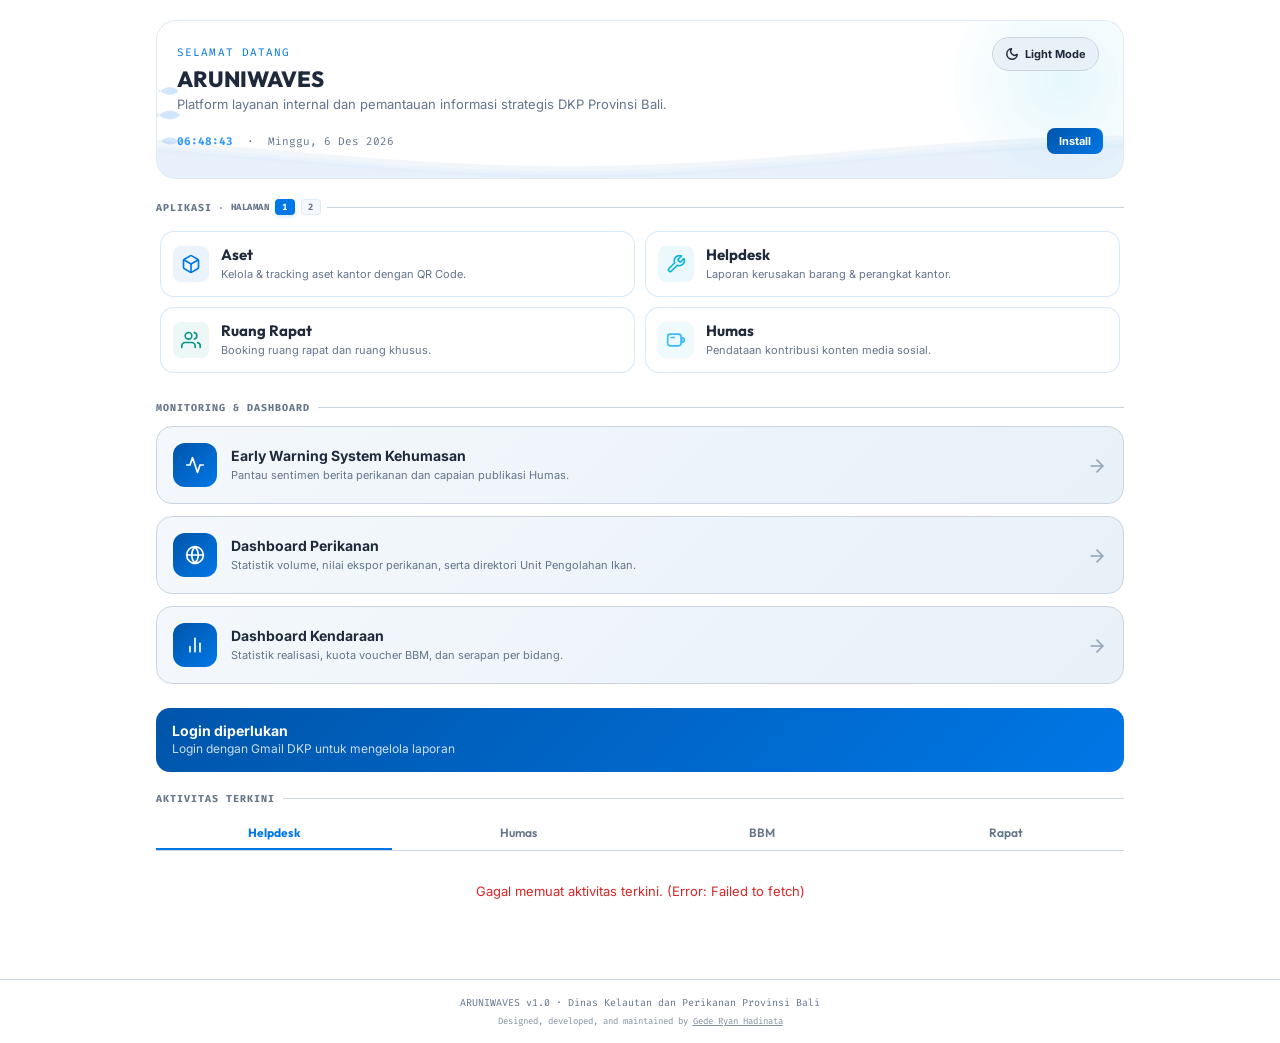
==== commit 4c50b61e: "Branding: Rename 'Dashboard Ekspor & UPI' to 'Dashboard Perikanan' on homepage and dashboard headers" ====
--- a/index.html
+++ b/index.html
@@ -86,6 +86,30 @@
 .bird-wings { animation: flap 0.5s ease-in-out infinite alternate; transform-origin: center; }
 @keyframes flap { from { transform: scaleY(1.2); } to { transform: scaleY(-0.4); } }
 
+/* ── FISH DECORATIONS (swimming fish) ── */
+.fish { position: absolute; width: 24px; height: 14px; color: rgba(0, 119, 230, 0.18); pointer-events: none; z-index: 1; filter: drop-shadow(0 2px 4px rgba(0,0,0,0.02)); }
+html.dark .fish { color: rgba(51, 153, 255, 0.15); filter: drop-shadow(0 2px 8px rgba(0, 119, 230, 0.2)); }
+.fish svg { width: 100%; height: 100%; display: block; }
+.fish-1 { top: 55%; animation: swim-right 16s linear infinite; }
+.fish-2 { top: 72%; animation: swim-left 22s linear infinite; transform: scale(0.8); }
+.fish-3 { top: 40%; animation: swim-right 28s linear infinite; animation-delay: -5s; transform: scale(0.85); }
+
+@keyframes swim-right {
+  0% { left: -40px; transform: translateY(0) scaleX(1); }
+  25% { transform: translateY(-8px) scaleX(1); }
+  50% { transform: translateY(8px) scaleX(1); }
+  75% { transform: translateY(-4px) scaleX(1); }
+  100% { left: 105%; transform: translateY(0) scaleX(1); }
+}
+
+@keyframes swim-left {
+  0% { right: -40px; left: auto; transform: translateY(0) scaleX(-1); }
+  25% { transform: translateY(6px) scaleX(-1); }
+  50% { transform: translateY(-6px) scaleX(-1); }
+  75% { transform: translateY(3px) scaleX(-1); }
+  100% { right: 105%; left: auto; transform: translateY(0) scaleX(-1); }
+}
+
 /* ── STATS STRIP ── */
 .stats-strip { display: grid; grid-template-columns: repeat(2, 1fr); gap: 10px; margin-bottom: 20px; }
 .stat-card {
@@ -120,30 +144,43 @@
 }
 .app-card {
   width: 100%; flex: none;
-  background: var(--ink2); border: 1px solid rgba(0, 85, 170, 0.08);
-  border-radius: 12px; padding: 10px;
+  background: rgba(255, 255, 255, 0.85);
+  backdrop-filter: blur(12px); -webkit-backdrop-filter: blur(12px);
+  border: 1px solid rgba(0, 119, 230, 0.16);
+  border-radius: 14px; padding: 12px;
   text-decoration: none; display: flex; flex-direction: column;
   align-items: flex-start; gap: 8px;
-  transition: transform 0.25s cubic-bezier(0.34, 1.56, 0.64, 1), border-color 0.25s, box-shadow 0.25s;
+  transition: transform 0.3s cubic-bezier(0.34, 1.56, 0.64, 1), border-color 0.3s, box-shadow 0.3s, background-color 0.3s;
   position: relative; overflow: hidden;
   animation: fadeUp .4s ease both;
+}
+html.dark .app-card {
+  background: rgba(30, 41, 59, 0.6);
+  border-color: rgba(51, 153, 255, 0.08);
 }
 .app-card:nth-child(1) { animation-delay: .05s; }
 .app-card:nth-child(2) { animation-delay: .10s; }
 .app-card:nth-child(3) { animation-delay: .15s; }
 .app-card:nth-child(4) { animation-delay: .20s; }
 .app-card::before { content: ''; position: absolute; inset: 0; opacity: 0; transition: opacity .25s; }
-.app-card:hover { border-color: var(--wave); transform: translateY(-3px); box-shadow: 0 8px 24px rgba(0, 85, 170, 0.08); }
-.app-card:hover::before { opacity: .04; }
-.app-card-aset::before    { background: linear-gradient(135deg, var(--wave), var(--foam)); }
-.app-card-helpdesk::before{ background: linear-gradient(135deg, var(--wave), var(--foam)); }
-.app-card-rapat::before   { background: linear-gradient(135deg, var(--indigo), var(--violet)); }
-.app-card-humas::before   { background: linear-gradient(135deg, var(--pink), var(--violet)); }
+.app-card:hover {
+  border-color: var(--wave);
+  transform: translateY(-4px);
+  box-shadow: 0 10px 25px rgba(0, 119, 230, 0.12);
+  background: rgba(255, 255, 255, 0.95);
+}
+html.dark .app-card:hover {
+  box-shadow: 0 10px 25px rgba(0, 119, 230, 0.25);
+  background: rgba(30, 41, 59, 0.8);
+}
+.app-card:hover::before { opacity: .02; }
 .app-icon { width: 32px; height: 32px; border-radius: 8px; display: flex; align-items: center; justify-content: center; font-size: 16px; flex-shrink: 0; }
-.icon-aset    { background: rgba(0, 119, 230, .12); }
-.icon-helpdesk{ background: rgba(0, 119, 230, .12); }
-.icon-rapat   { background: rgba(0, 119, 230, .12); }
-.icon-humas   { background: rgba(0, 119, 230, .12); }
+.icon-aset       { background: rgba(0, 119, 230, 0.08); }
+.icon-helpdesk   { background: rgba(6, 182, 212, 0.08); }
+.icon-rapat      { background: rgba(13, 148, 136, 0.08); }
+.icon-humas      { background: rgba(56, 189, 248, 0.08); }
+.icon-bbm        { background: rgba(29, 78, 216, 0.08); }
+.icon-kendaraan  { background: rgba(37, 99, 235, 0.08); }
 .app-content  { display: flex; flex-direction: column; gap: 4px; width: 100%; }
 .app-header-row { display: flex; align-items: center; justify-content: flex-start; gap: 6px; flex-wrap: wrap; }
 .app-name { font-family: var(--title-sans); font-size: 13px; font-weight: 700; color: var(--text); line-height: 1.2; }
@@ -351,6 +388,16 @@
           </svg>
         </div>
         <div class="sky-decor">
+          <!-- Swimming Fish Elements -->
+          <div class="fish fish-1">
+            <svg viewBox="0 0 24 14"><path d="M23,7 C20,3 15,2 10,3 C5,4 2,7 2,7 C2,7 5,10 10,11 C15,12 20,11 23,7 Z" fill="currentColor"/><path d="M2,7 L0,5 L0,9 Z" fill="currentColor"/></svg>
+          </div>
+          <div class="fish fish-2">
+            <svg viewBox="0 0 24 14"><path d="M23,7 C20,3 15,2 10,3 C5,4 2,7 2,7 C2,7 5,10 10,11 C15,12 20,11 23,7 Z" fill="currentColor"/><path d="M2,7 L0,5 L0,9 Z" fill="currentColor"/></svg>
+          </div>
+          <div class="fish fish-3">
+            <svg viewBox="0 0 24 14"><path d="M23,7 C20,3 15,2 10,3 C5,4 2,7 2,7 C2,7 5,10 10,11 C15,12 20,11 23,7 Z" fill="currentColor"/><path d="M2,7 L0,5 L0,9 Z" fill="currentColor"/></svg>
+          </div>
         
           
           
@@ -408,7 +455,7 @@
           </a>
           <a class="app-card app-card-helpdesk" href="helpdesk/index.html">
             <div class="app-icon icon-helpdesk">
-              <svg class="svg-icon" width="20" height="20" viewBox="0 0 24 24" fill="none" stroke="currentColor" stroke-width="2" stroke-linecap="round" stroke-linejoin="round" style="color: var(--orange)"><path d="M14.7 6.3a1 1 0 0 0 0 1.4l1.6 1.6a1 1 0 0 0 1.4 0l3.77-3.77a6 6 0 0 1-7.94 7.94l-6.91 6.91a2.12 2.12 0 0 1-3-3l6.91-6.91a6 6 0 0 1 7.94-7.94l-3.76 3.76z"/></svg>
+              <svg class="svg-icon" width="20" height="20" viewBox="0 0 24 24" fill="none" stroke="currentColor" stroke-width="2" stroke-linecap="round" stroke-linejoin="round" style="color: #06b6d4"><path d="M14.7 6.3a1 1 0 0 0 0 1.4l1.6 1.6a1 1 0 0 0 1.4 0l3.77-3.77a6 6 0 0 1-7.94 7.94l-6.91 6.91a2.12 2.12 0 0 1-3-3l6.91-6.91a6 6 0 0 1 7.94-7.94l-3.76 3.76z"/></svg>
             </div>
             <div class="app-content">
               <div class="app-header-row">
@@ -420,7 +467,7 @@
           </a>
           <a class="app-card app-card-rapat" href="rapat/index.html">
             <div class="app-icon icon-rapat">
-              <svg class="svg-icon" width="20" height="20" viewBox="0 0 24 24" fill="none" stroke="currentColor" stroke-width="2" stroke-linecap="round" stroke-linejoin="round" style="color: var(--indigo)"><path d="M17 21v-2a4 4 0 0 0-4-4H5a4 4 0 0 0-4 4v2"/><circle cx="9" cy="7" r="4"/><path d="M23 21v-2a4 4 0 0 0-3-3.87"/><path d="M16 3.13a4 4 0 0 1 0 7.75"/></svg>
+              <svg class="svg-icon" width="20" height="20" viewBox="0 0 24 24" fill="none" stroke="currentColor" stroke-width="2" stroke-linecap="round" stroke-linejoin="round" style="color: #0d9488"><path d="M17 21v-2a4 4 0 0 0-4-4H5a4 4 0 0 0-4 4v2"/><circle cx="9" cy="7" r="4"/><path d="M23 21v-2a4 4 0 0 0-3-3.87"/><path d="M16 3.13a4 4 0 0 1 0 7.75"/></svg>
             </div>
             <div class="app-content">
               <div class="app-header-row">
@@ -432,7 +479,7 @@
           </a>
           <a class="app-card app-card-humas" href="humas/index.html">
             <div class="app-icon icon-humas">
-              <svg class="svg-icon" width="20" height="20" viewBox="0 0 24 24" fill="none" stroke="currentColor" stroke-width="2" stroke-linecap="round" stroke-linejoin="round" style="color: var(--pink)"><path d="M18 8a3 3 0 0 0-3-3H5a3 3 0 0 0-3 3v8a3 3 0 0 0 3 3h10a3 3 0 0 0 3-3V8Z"/><path d="M22 12a3 3 0 0 0-3-3v6a3 3 0 0 0 3-3Z"/><path d="M6 9h4"/></svg>
+              <svg class="svg-icon" width="20" height="20" viewBox="0 0 24 24" fill="none" stroke="currentColor" stroke-width="2" stroke-linecap="round" stroke-linejoin="round" style="color: #38bdf8"><path d="M18 8a3 3 0 0 0-3-3H5a3 3 0 0 0-3 3v8a3 3 0 0 0 3 3h10a3 3 0 0 0 3-3V8Z"/><path d="M22 12a3 3 0 0 0-3-3v6a3 3 0 0 0 3-3Z"/><path d="M6 9h4"/></svg>
             </div>
             <div class="app-content">
               <div class="app-header-row">
@@ -445,8 +492,8 @@
         </div>
         <div class="app-slide-page">
           <a class="app-card app-card-bbm" href="bbm/index.html">
-            <div class="app-icon icon-bbm" style="background: rgba(0, 119, 230, 0.08);">
-              <svg class="svg-icon" width="20" height="20" viewBox="0 0 24 24" fill="none" stroke="currentColor" stroke-width="2.5" stroke-linecap="round" stroke-linejoin="round" style="color: var(--wave)"><path d="M3 22V2h10v20H3z"/><path d="M17 9h4v8h-4z"/><circle cx="8" cy="7" r="2"/><path d="M13 5h4v4h-4z"/></svg>
+            <div class="app-icon icon-bbm">
+              <svg class="svg-icon" width="20" height="20" viewBox="0 0 24 24" fill="none" stroke="currentColor" stroke-width="2" stroke-linecap="round" stroke-linejoin="round" style="color: #1d4ed8"><path d="M3 22V2h10v20H3z"/><path d="M17 9h4v8h-4z"/><circle cx="8" cy="7" r="2"/><path d="M13 5h4v4h-4z"/></svg>
             </div>
             <div class="app-content">
               <div class="app-header-row">
@@ -457,8 +504,8 @@
             </div>
           </a>
           <a class="app-card app-card-kendaraan" href="kendaraan/index.html">
-            <div class="app-icon icon-kendaraan" style="background: rgba(0, 119, 230, 0.08);">
-              <svg class="svg-icon" width="20" height="20" viewBox="0 0 24 24" fill="none" stroke="currentColor" stroke-width="2" stroke-linecap="round" stroke-linejoin="round" style="color: var(--wave)"><path d="M19 17h2c.6 0 1-.4 1-1v-3c0-.9-.7-1.7-1.5-1.9C18.7 10.6 16 10 16 10s-1.3-1.4-2.2-2.3c-.5-.4-1.1-.7-1.8-.7H5c-.6 0-1 .4-1 1v10c0 .6.4 1 1 1h2"/><circle cx="7" cy="17" r="2"/><circle cx="15" cy="17" r="2"/></svg>
+            <div class="app-icon icon-kendaraan">
+              <svg class="svg-icon" width="20" height="20" viewBox="0 0 24 24" fill="none" stroke="currentColor" stroke-width="2" stroke-linecap="round" stroke-linejoin="round" style="color: #2563eb"><path d="M19 17h2c.6 0 1-.4 1-1v-3c0-.9-.7-1.7-1.5-1.9C18.7 10.6 16 10 16 10s-1.3-1.4-2.2-2.3c-.5-.4-1.1-.7-1.8-.7H5c-.6 0-1 .4-1 1v10c0 .6.4 1 1 1h2"/><circle cx="7" cy="17" r="2"/><circle cx="15" cy="17" r="2"/></svg>
             </div>
             <div class="app-content">
               <div class="app-header-row">
@@ -489,7 +536,7 @@
           <svg class="svg-icon" width="22" height="22" viewBox="0 0 24 24" fill="none" stroke="#fff" stroke-width="2.5" stroke-linecap="round" stroke-linejoin="round"><circle cx="12" cy="12" r="10"/><path d="M2 12h20"/><path d="M12 2a15.3 15.3 0 0 1 4 10 15.3 15.3 0 0 1-4 10 15.3 15.3 0 0 1-4-10 15.3 15.3 0 0 1 4-10z"/></svg>
         </div>
         <div class="monitor-body">
-          <div class="monitor-title">Dashboard Ekspor &amp; UPI</div>
+          <div class="monitor-title">Dashboard Perikanan</div>
           <div class="monitor-desc">Statistik volume, nilai ekspor perikanan, serta direktori Unit Pengolahan Ikan.</div>
         </div>
         <div class="monitor-arrow">
